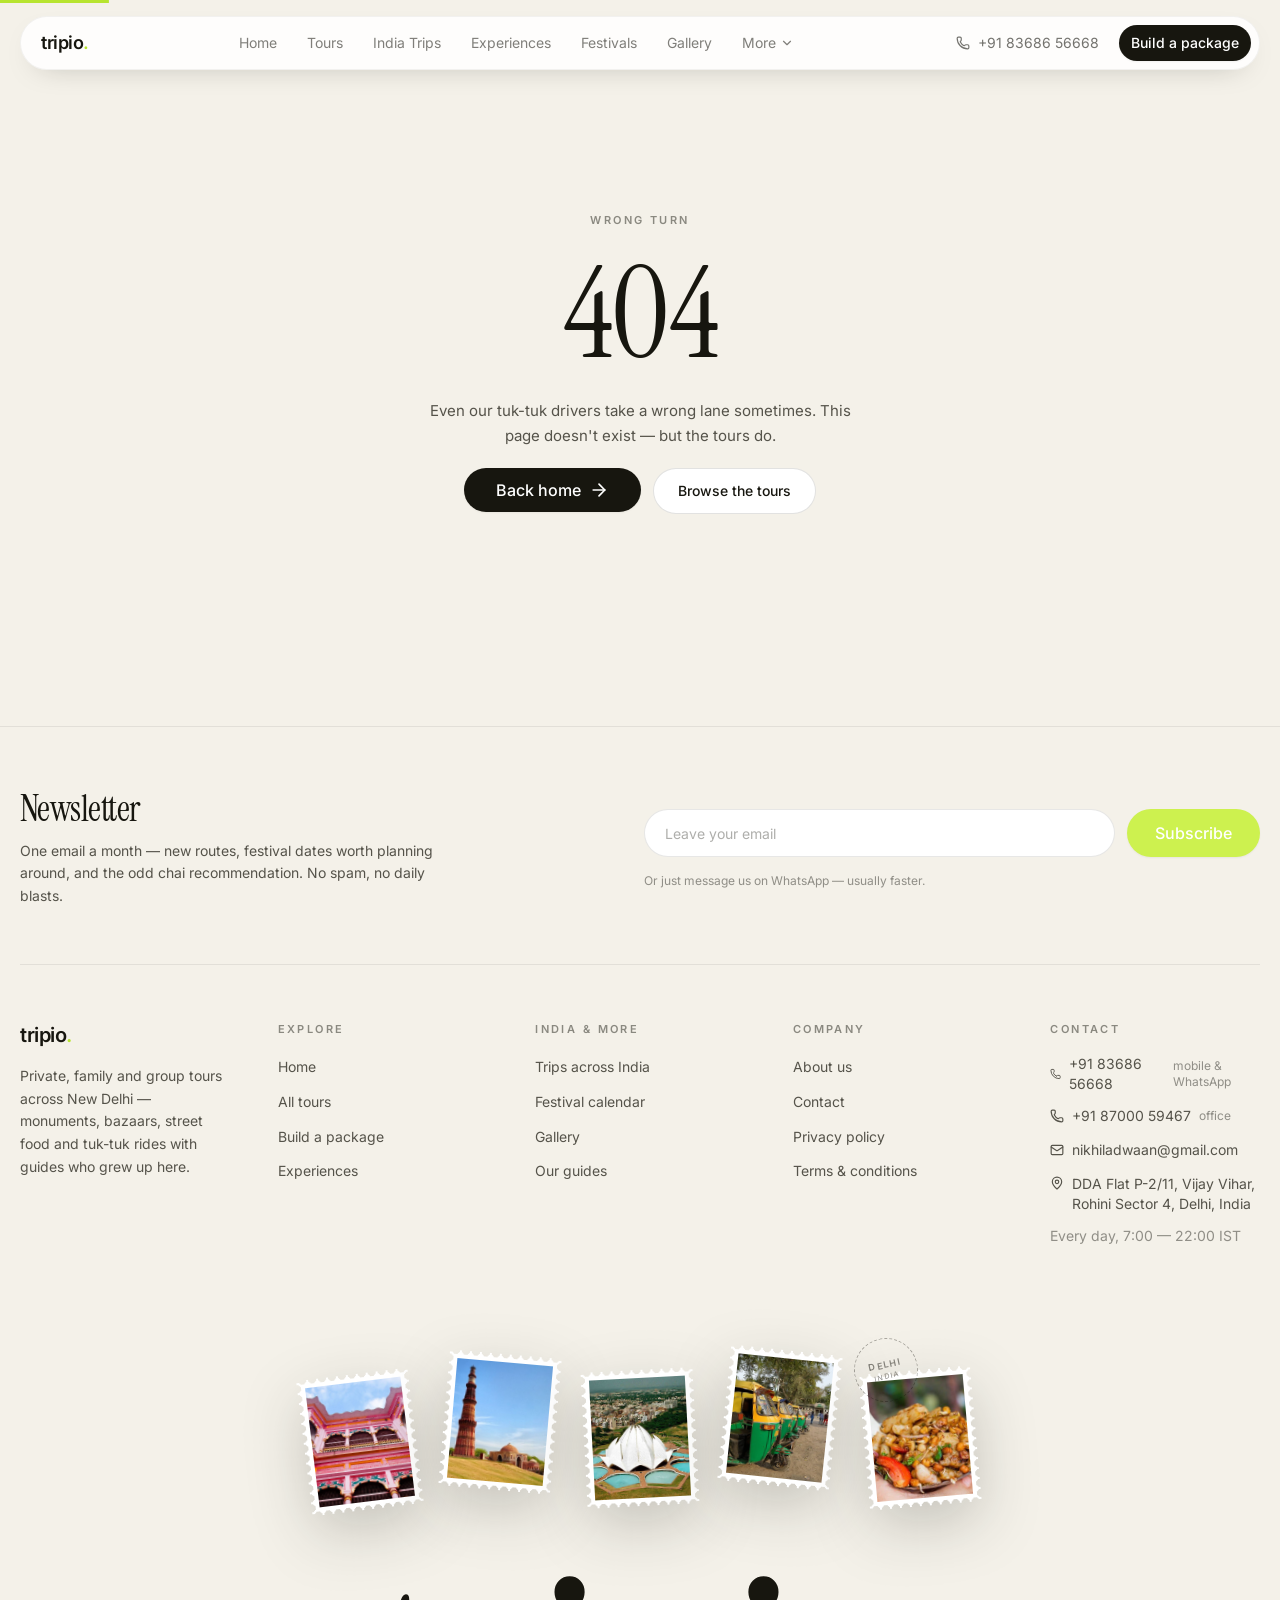
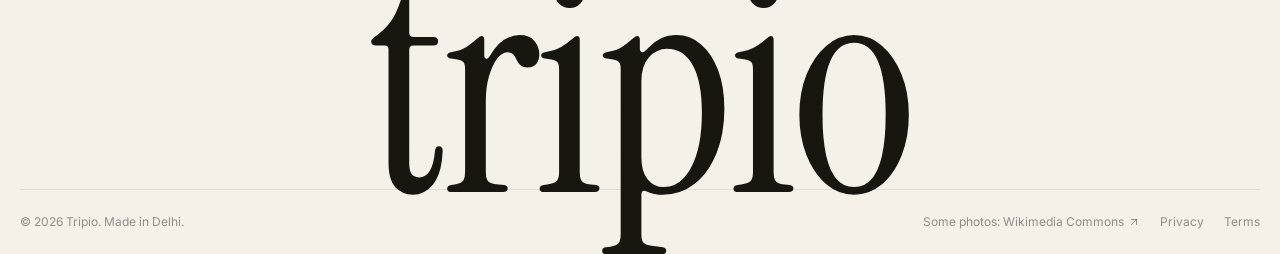
==== about/index.html @ 0447c82b "Deploy 2026-11-09 18:26" ====
<!doctype html>
<html lang="en">
  <head>
    <meta charset="UTF-8" />
    <link rel="icon" href="/favicon.ico" />
    <meta
      name="viewport"
      content="width=device-width, initial-scale=1.0, maximum-scale=1.0, user-scalable=no, viewport-fit=cover"
    />
    <meta name="theme-color" content="#f4f1e9" />
    <meta
      name="description"
      content="Tripio — Delhi tours, walking tours, street food crawls and tuk-tuk rides with local guides. Build your own package and book a guide for New Delhi."
    />
    <title>Tripio — Delhi Tours, Guides & Tuk-Tuk Rides</title>
    <script type="module" crossorigin src="/assets/index-ZAX_zfXi.js"></script>
    <link rel="stylesheet" crossorigin href="/assets/index-BX2Y0q62.css">
  </head>
  <body>
    <div id="root"></div>
  </body>
</html>
---- assets/index-BX2Y0q62.css ----
@font-face{font-family:Instrument Serif;font-style:normal;font-display:swap;font-weight:400;src:url(/assets/instrument-serif-latin-ext-400-normal-C2je3j2s.woff2)format("woff2"),url(/assets/instrument-serif-latin-ext-400-normal-CFCUzsTy.woff)format("woff");unicode-range:U+100-2BA,U+2BD-2C5,U+2C7-2CC,U+2CE-2D7,U+2DD-2FF,U+304,U+308,U+329,U+1D00-1DBF,U+1E00-1E9F,U+1EF2-1EFF,U+2020,U+20A0-20AB,U+20AD-20C0,U+2113,U+2C60-2C7F,U+A720-A7FF}@font-face{font-family:Instrument Serif;font-style:normal;font-display:swap;font-weight:400;src:url(/assets/instrument-serif-latin-400-normal-DnYpCC2O.woff2)format("woff2"),url(/assets/instrument-serif-latin-400-normal-BVbkICAY.woff)format("woff");unicode-range:U+??,U+131,U+152-153,U+2BB-2BC,U+2C6,U+2DA,U+2DC,U+304,U+308,U+329,U+2000-206F,U+20AC,U+2122,U+2191,U+2193,U+2212,U+2215,U+FEFF,U+FFFD}@font-face{font-family:Instrument Serif;font-style:italic;font-display:swap;font-weight:400;src:url(/assets/instrument-serif-latin-ext-400-italic-C9HzH3YL.woff2)format("woff2"),url(/assets/instrument-serif-latin-ext-400-italic-D7-lnxEk.woff)format("woff");unicode-range:U+100-2BA,U+2BD-2C5,U+2C7-2CC,U+2CE-2D7,U+2DD-2FF,U+304,U+308,U+329,U+1D00-1DBF,U+1E00-1E9F,U+1EF2-1EFF,U+2020,U+20A0-20AB,U+20AD-20C0,U+2113,U+2C60-2C7F,U+A720-A7FF}@font-face{font-family:Instrument Serif;font-style:italic;font-display:swap;font-weight:400;src:url(/assets/instrument-serif-latin-400-italic-DKMiL14s.woff2)format("woff2"),url(/assets/instrument-serif-latin-400-italic-u__WvvIK.woff)format("woff");unicode-range:U+??,U+131,U+152-153,U+2BB-2BC,U+2C6,U+2DA,U+2DC,U+304,U+308,U+329,U+2000-206F,U+20AC,U+2122,U+2191,U+2193,U+2212,U+2215,U+FEFF,U+FFFD}@font-face{font-family:Inter Variable;font-style:normal;font-display:swap;font-weight:100 900;src:url(/assets/inter-cyrillic-ext-wght-normal-BOeWTOD4.woff2)format("woff2-variations");unicode-range:U+460-52F,U+1C80-1C8A,U+20B4,U+2DE0-2DFF,U+A640-A69F,U+FE2E-FE2F}@font-face{font-family:Inter Variable;font-style:normal;font-display:swap;font-weight:100 900;src:url(/assets/inter-cyrillic-wght-normal-DqGufNeO.woff2)format("woff2-variations");unicode-range:U+301,U+400-45F,U+490-491,U+4B0-4B1,U+2116}@font-face{font-family:Inter Variable;font-style:normal;font-display:swap;font-weight:100 900;src:url(/assets/inter-greek-ext-wght-normal-DlzME5K_.woff2)format("woff2-variations");unicode-range:U+1F??}@font-face{font-family:Inter Variable;font-style:normal;font-display:swap;font-weight:100 900;src:url(/assets/inter-greek-wght-normal-CkhJZR-_.woff2)format("woff2-variations");unicode-range:U+370-377,U+37A-37F,U+384-38A,U+38C,U+38E-3A1,U+3A3-3FF}@font-face{font-family:Inter Variable;font-style:normal;font-display:swap;font-weight:100 900;src:url(/assets/inter-vietnamese-wght-normal-CBcvBZtf.woff2)format("woff2-variations");unicode-range:U+102-103,U+110-111,U+128-129,U+168-169,U+1A0-1A1,U+1AF-1B0,U+300-301,U+303-304,U+308-309,U+323,U+329,U+1EA0-1EF9,U+20AB}@font-face{font-family:Inter Variable;font-style:normal;font-display:swap;font-weight:100 900;src:url(/assets/inter-latin-ext-wght-normal-DO1Apj_S.woff2)format("woff2-variations");unicode-range:U+100-2BA,U+2BD-2C5,U+2C7-2CC,U+2CE-2D7,U+2DD-2FF,U+304,U+308,U+329,U+1D00-1DBF,U+1E00-1E9F,U+1EF2-1EFF,U+2020,U+20A0-20AB,U+20AD-20C0,U+2113,U+2C60-2C7F,U+A720-A7FF}@font-face{font-family:Inter Variable;font-style:normal;font-display:swap;font-weight:100 900;src:url(/assets/inter-latin-wght-normal-Dx4kXJAl.woff2)format("woff2-variations");unicode-range:U+??,U+131,U+152-153,U+2BB-2BC,U+2C6,U+2DA,U+2DC,U+304,U+308,U+329,U+2000-206F,U+20AC,U+2122,U+2191,U+2193,U+2212,U+2215,U+FEFF,U+FFFD}@layer properties{@supports (((-webkit-hyphens:none)) and (not (margin-trim:inline))) or ((-moz-orient:inline) and (not (color:rgb(from red r g b)))){*,:before,:after,::backdrop{--tw-translate-x:0;--tw-translate-y:0;--tw-translate-z:0;--tw-scale-x:1;--tw-scale-y:1;--tw-scale-z:1;--tw-rotate-x:initial;--tw-rotate-y:initial;--tw-rotate-z:initial;--tw-skew-x:initial;--tw-skew-y:initial;--tw-scroll-snap-strictness:proximity;--tw-divide-y-reverse:0;--tw-border-style:solid;--tw-gradient-position:initial;--tw-gradient-from:#0000;--tw-gradient-via:#0000;--tw-gradient-to:#0000;--tw-gradient-stops:initial;--tw-gradient-via-stops:initial;--tw-gradient-from-position:0%;--tw-gradient-via-position:50%;--tw-gradient-to-position:100%;--tw-leading:initial;--tw-font-weight:initial;--tw-tracking:initial;--tw-ordinal:initial;--tw-slashed-zero:initial;--tw-numeric-figure:initial;--tw-numeric-spacing:initial;--tw-numeric-fraction:initial;--tw-shadow:0 0 #0000;--tw-shadow-color:initial;--tw-shadow-alpha:100%;--tw-inset-shadow:0 0 #0000;--tw-inset-shadow-color:initial;--tw-inset-shadow-alpha:100%;--tw-ring-color:initial;--tw-ring-shadow:0 0 #0000;--tw-inset-ring-color:initial;--tw-inset-ring-shadow:0 0 #0000;--tw-ring-inset:initial;--tw-ring-offset-width:0px;--tw-ring-offset-color:#fff;--tw-ring-offset-shadow:0 0 #0000;--tw-outline-style:solid;--tw-blur:initial;--tw-brightness:initial;--tw-contrast:initial;--tw-grayscale:initial;--tw-hue-rotate:initial;--tw-invert:initial;--tw-opacity:initial;--tw-saturate:initial;--tw-sepia:initial;--tw-drop-shadow:initial;--tw-drop-shadow-color:initial;--tw-drop-shadow-alpha:100%;--tw-drop-shadow-size:initial;--tw-backdrop-blur:initial;--tw-backdrop-brightness:initial;--tw-backdrop-contrast:initial;--tw-backdrop-grayscale:initial;--tw-backdrop-hue-rotate:initial;--tw-backdrop-invert:initial;--tw-backdrop-opacity:initial;--tw-backdrop-saturate:initial;--tw-backdrop-sepia:initial;--tw-duration:initial;--tw-ease:initial;--tw-text-shadow-color:initial;--tw-text-shadow-alpha:100%}}}@layer theme{:root,:host{--font-sans:"Inter Variable", Inter, ui-sans-serif, system-ui, sans-serif;--font-mono:ui-monospace, SFMono-Regular, Menlo, Monaco, Consolas, "Liberation Mono", "Courier New", monospace;--color-red-500:oklch(63.7% .237 25.331);--color-black:#000;--color-white:#fff;--spacing:.25rem;--container-xs:20rem;--container-sm:24rem;--container-md:28rem;--container-xl:36rem;--container-2xl:42rem;--container-3xl:48rem;--container-4xl:56rem;--container-5xl:64rem;--container-6xl:72rem;--container-7xl:80rem;--text-xs:.75rem;--text-xs--line-height:calc(1 / .75);--text-sm:.875rem;--text-sm--line-height:calc(1.25 / .875);--text-base:1rem;--text-base--line-height:calc(1.5 / 1);--text-lg:1.125rem;--text-lg--line-height:calc(1.75 / 1.125);--text-xl:1.25rem;--text-xl--line-height:calc(1.75 / 1.25);--text-2xl:1.5rem;--text-2xl--line-height:calc(2 / 1.5);--text-3xl:1.875rem;--text-3xl--line-height:calc(2.25 / 1.875);--text-4xl:2.25rem;--text-4xl--line-height:calc(2.5 / 2.25);--text-5xl:3rem;--text-5xl--line-height:1;--text-6xl:3.75rem;--text-6xl--line-height:1;--font-weight-medium:500;--font-weight-semibold:600;--font-weight-bold:700;--tracking-tight:-.025em;--tracking-wide:.025em;--tracking-wider:.05em;--tracking-widest:.1em;--leading-tight:1.25;--leading-snug:1.375;--leading-relaxed:1.625;--radius-sm:.25rem;--radius-md:.375rem;--radius-lg:.5rem;--radius-xl:.75rem;--radius-2xl:1rem;--radius-3xl:1.5rem;--drop-shadow-sm:0 1px 2px #00000026;--ease-out:cubic-bezier(0, 0, .2, 1);--animate-spin:spin 1s linear infinite;--blur-sm:8px;--blur-md:12px;--default-transition-duration:.15s;--default-transition-timing-function:cubic-bezier(.4, 0, .2, 1);--default-font-family:var(--font-sans);--default-mono-font-family:var(--font-mono);--font-display:"Instrument Serif", "Iowan Old Style", Georgia, serif;--color-cream:#f4f1e9;--color-sage:#e7ebd5;--color-sage-deep:#dbe3c2;--color-ink:#17160f;--color-ink-soft:#55534a;--color-background:#fff;--color-foreground:#17160f;--color-primary:#17160f;--color-primary-foreground:#fdfcf8;--color-secondary:#efece1;--color-secondary-foreground:#17160f;--color-destructive:#e5484d;--color-ring:#17160f;--color-smooth-900:#2b2a22;--color-brand:#cdf14f;--color-brand-secondary:#b7e42f;--color-amber:#f2b53c;--color-amber-fg:#241c05;--color-amber-hover:#e5a726;--color-blue:#4c7df0;--color-blue-fg:#fff;--color-blue-hover:#3d6ee2;--color-green:#3ea36a;--color-green-fg:#fff;--color-green-hover:#359059;--shadow-card:0 24px 60px -32px #17160f47}}@layer base{*,:after,:before,::backdrop{box-sizing:border-box;border:0 solid;margin:0;padding:0}::file-selector-button{box-sizing:border-box;border:0 solid;margin:0;padding:0}html,:host{-webkit-text-size-adjust:100%;tab-size:4;line-height:1.5;font-family:var(--default-font-family,-apple-system, BlinkMacSystemFont, "Segoe UI", Roboto, "Helvetica Neue", "Noto Sans", Arial, sans-serif, "Apple Color Emoji", "Segoe UI Emoji", "Segoe UI Symbol", "Noto Color Emoji");font-feature-settings:var(--default-font-feature-settings,normal);font-variation-settings:var(--default-font-variation-settings,normal);-webkit-tap-highlight-color:transparent}hr{height:0;color:inherit;border-top-width:1px}abbr:where([title]){-webkit-text-decoration:underline dotted;text-decoration:underline dotted}h1,h2,h3,h4,h5,h6{font-size:inherit;font-weight:inherit}a{color:inherit;-webkit-text-decoration:inherit;-webkit-text-decoration:inherit;-webkit-text-decoration:inherit;-webkit-text-decoration:inherit;text-decoration:inherit}b,strong{font-weight:bolder}code,kbd,samp,pre{font-family:var(--default-mono-font-family,ui-monospace, SFMono-Regular, Menlo, Monaco, Consolas, "Liberation Mono", "Courier New", monospace);font-feature-settings:var(--default-mono-font-feature-settings,normal);font-variation-settings:var(--default-mono-font-variation-settings,normal);font-size:1em}small{font-size:80%}sub,sup{vertical-align:baseline;font-size:75%;line-height:0;position:relative}sub{bottom:-.25em}sup{top:-.5em}table{text-indent:0;border-color:inherit;border-collapse:collapse}:-moz-focusring:where(:not(iframe)){outline:auto}progress{vertical-align:baseline}summary{display:list-item}ol,ul,menu{list-style:none}img,svg,video,canvas,audio,iframe,embed,object{vertical-align:middle;display:block}img,video{max-width:100%;height:auto}button,input,select,optgroup,textarea{font:inherit;font-feature-settings:inherit;font-variation-settings:inherit;letter-spacing:inherit;color:inherit;opacity:1;background-color:#0000;border-radius:0}::file-selector-button{font:inherit;font-feature-settings:inherit;font-variation-settings:inherit;letter-spacing:inherit;color:inherit;opacity:1;background-color:#0000;border-radius:0}:where(select:is([multiple],[size])) optgroup{font-weight:bolder}:where(select:is([multiple],[size])) optgroup option{padding-inline-start:20px}::file-selector-button{margin-inline-end:4px}::placeholder{opacity:1}@supports (not ((-webkit-appearance:-apple-pay-button))) or (contain-intrinsic-size:1px){::placeholder{color:currentColor}@supports (color:color-mix(in lab, red, red)){::placeholder{color:color-mix(in oklab, currentcolor 50%, transparent)}}}textarea{resize:vertical}::-webkit-search-decoration{-webkit-appearance:none}::-webkit-date-and-time-value{min-height:1lh;text-align:inherit}::-webkit-datetime-edit{display:inline-flex}::-webkit-datetime-edit-fields-wrapper{padding:0}::-webkit-datetime-edit{padding-block:0}::-webkit-datetime-edit-year-field{padding-block:0}::-webkit-datetime-edit-month-field{padding-block:0}::-webkit-datetime-edit-day-field{padding-block:0}::-webkit-datetime-edit-hour-field{padding-block:0}::-webkit-datetime-edit-minute-field{padding-block:0}::-webkit-datetime-edit-second-field{padding-block:0}::-webkit-datetime-edit-millisecond-field{padding-block:0}::-webkit-datetime-edit-meridiem-field{padding-block:0}::-webkit-calendar-picker-indicator{line-height:1}:-moz-ui-invalid{box-shadow:none}button,input:where([type=button],[type=reset],[type=submit]){appearance:button}::file-selector-button{appearance:button}::-webkit-inner-spin-button{height:auto}::-webkit-outer-spin-button{height:auto}[hidden]:where(:not([hidden=until-found])){display:none!important}}@layer components;@layer utilities{.pointer-events-auto{pointer-events:auto}.pointer-events-none{pointer-events:none}.invisible{visibility:hidden}.visible{visibility:visible}.sr-only{clip-path:inset(50%);white-space:nowrap;border-width:0;width:1px;height:1px;margin:-1px;padding:0;position:absolute;overflow:hidden}.absolute{position:absolute}.fixed{position:fixed}.relative{position:relative}.static{position:static}.inset-0{inset:0}.inset-x-0{inset-inline:0}.inset-x-6{inset-inline:calc(var(--spacing) * 6)}.inset-y-0{inset-block:0}.-top-3{top:calc(var(--spacing) * -3)}.-top-4{top:calc(var(--spacing) * -4)}.-top-12{top:calc(var(--spacing) * -12)}.top-0{top:0}.top-1{top:var(--spacing)}.top-1\/2{top:50%}.top-3{top:calc(var(--spacing) * 3)}.top-3\.5{top:calc(var(--spacing) * 3.5)}.top-4{top:calc(var(--spacing) * 4)}.top-5{top:calc(var(--spacing) * 5)}.top-7{top:calc(var(--spacing) * 7)}.top-8{top:calc(var(--spacing) * 8)}.top-full{top:100%}.-right-2{right:calc(var(--spacing) * -2)}.-right-3{right:calc(var(--spacing) * -3)}.-right-6{right:calc(var(--spacing) * -6)}.right-0{right:0}.right-3{right:calc(var(--spacing) * 3)}.right-3\.5{right:calc(var(--spacing) * 3.5)}.right-4{right:calc(var(--spacing) * 4)}.right-5{right:calc(var(--spacing) * 5)}.right-6{right:calc(var(--spacing) * 6)}.right-10{right:calc(var(--spacing) * 10)}.right-\[6\%\]{right:6%}.-bottom-10{bottom:calc(var(--spacing) * -10)}.-bottom-\[0\.18em\]{bottom:-.18em}.bottom-0{bottom:0}.bottom-3{bottom:calc(var(--spacing) * 3)}.bottom-3\.5{bottom:calc(var(--spacing) * 3.5)}.bottom-4{bottom:calc(var(--spacing) * 4)}.bottom-5{bottom:calc(var(--spacing) * 5)}.bottom-6{bottom:calc(var(--spacing) * 6)}.bottom-10{bottom:calc(var(--spacing) * 10)}.bottom-16{bottom:calc(var(--spacing) * 16)}.bottom-24{bottom:calc(var(--spacing) * 24)}.-left-2{left:calc(var(--spacing) * -2)}.-left-\[26px\]{left:-26px}.left-0{left:0}.left-1\/2{left:50%}.left-3{left:calc(var(--spacing) * 3)}.left-3\.5{left:calc(var(--spacing) * 3.5)}.left-4{left:calc(var(--spacing) * 4)}.left-5{left:calc(var(--spacing) * 5)}.left-6{left:calc(var(--spacing) * 6)}.-z-10{z-index:calc(10 * -1)}.z-10{z-index:10}.z-20{z-index:20}.z-30{z-index:30}.z-40{z-index:40}.z-50{z-index:50}.z-\[60\]{z-index:60}.z-\[70\]{z-index:70}.col-span-3{grid-column:span 3/span 3}.container{width:100%}@media (width>=30rem){.container{max-width:30rem}}@media (width>=40rem){.container{max-width:40rem}}@media (width>=48rem){.container{max-width:48rem}}@media (width>=64rem){.container{max-width:64rem}}@media (width>=80rem){.container{max-width:80rem}}@media (width>=96rem){.container{max-width:96rem}}.-mx-3{margin-inline:calc(var(--spacing) * -3)}.-mx-5{margin-inline:calc(var(--spacing) * -5)}.mx-auto{margin-inline:auto}.-mt-4{margin-top:calc(var(--spacing) * -4)}.mt-0\.5{margin-top:calc(var(--spacing) * .5)}.mt-1{margin-top:var(--spacing)}.mt-1\.5{margin-top:calc(var(--spacing) * 1.5)}.mt-2{margin-top:calc(var(--spacing) * 2)}.mt-2\.5{margin-top:calc(var(--spacing) * 2.5)}.mt-3{margin-top:calc(var(--spacing) * 3)}.mt-4{margin-top:calc(var(--spacing) * 4)}.mt-5{margin-top:calc(var(--spacing) * 5)}.mt-6{margin-top:calc(var(--spacing) * 6)}.mt-7{margin-top:calc(var(--spacing) * 7)}.mt-8{margin-top:calc(var(--spacing) * 8)}.mt-10{margin-top:calc(var(--spacing) * 10)}.mt-12{margin-top:calc(var(--spacing) * 12)}.mt-14{margin-top:calc(var(--spacing) * 14)}.mt-20{margin-top:calc(var(--spacing) * 20)}.mt-24{margin-top:calc(var(--spacing) * 24)}.mt-auto{margin-top:auto}.mr-2{margin-right:calc(var(--spacing) * 2)}.-mb-\[0\.18em\]{margin-bottom:-.18em}.mb-5{margin-bottom:calc(var(--spacing) * 5)}.mb-10{margin-bottom:calc(var(--spacing) * 10)}.mb-12{margin-bottom:calc(var(--spacing) * 12)}.ml-1\.5{margin-left:calc(var(--spacing) * 1.5)}.ml-2{margin-left:calc(var(--spacing) * 2)}.block{display:block}.flex{display:flex}.grid{display:grid}.hidden{display:none}.inline{display:inline}.inline-block{display:inline-block}.inline-flex{display:inline-flex}.table{display:table}.aspect-\[3\/4\]{aspect-ratio:3/4}.aspect-\[4\/3\]{aspect-ratio:4/3}.aspect-\[4\/5\]{aspect-ratio:4/5}.aspect-\[16\/9\]{aspect-ratio:16/9}.aspect-\[16\/10\]{aspect-ratio:16/10}.aspect-square{aspect-ratio:1}.size-2\.5{width:calc(var(--spacing) * 2.5);height:calc(var(--spacing) * 2.5)}.size-3{width:calc(var(--spacing) * 3);height:calc(var(--spacing) * 3)}.size-3\.5{width:calc(var(--spacing) * 3.5);height:calc(var(--spacing) * 3.5)}.size-4{width:calc(var(--spacing) * 4);height:calc(var(--spacing) * 4)}.size-5{width:calc(var(--spacing) * 5);height:calc(var(--spacing) * 5)}.size-6{width:calc(var(--spacing) * 6);height:calc(var(--spacing) * 6)}.size-8{width:calc(var(--spacing) * 8);height:calc(var(--spacing) * 8)}.size-9{width:calc(var(--spacing) * 9);height:calc(var(--spacing) * 9)}.size-10{width:calc(var(--spacing) * 10);height:calc(var(--spacing) * 10)}.size-11{width:calc(var(--spacing) * 11);height:calc(var(--spacing) * 11)}.size-12{width:calc(var(--spacing) * 12);height:calc(var(--spacing) * 12)}.size-14{width:calc(var(--spacing) * 14);height:calc(var(--spacing) * 14)}.size-16{width:calc(var(--spacing) * 16);height:calc(var(--spacing) * 16)}.size-\[1em\]{width:1em;height:1em}.h-2\.5{height:calc(var(--spacing) * 2.5)}.h-7{height:calc(var(--spacing) * 7)}.h-8{height:calc(var(--spacing) * 8)}.h-9{height:calc(var(--spacing) * 9)}.h-10{height:calc(var(--spacing) * 10)}.h-11{height:calc(var(--spacing) * 11)}.h-12{height:calc(var(--spacing) * 12)}.h-20{height:calc(var(--spacing) * 20)}.h-24{height:calc(var(--spacing) * 24)}.h-\[0\.32em\]{height:.32em}.h-\[3px\]{height:3px}.h-\[62vh\]{height:62vh}.h-\[78vh\]{height:78vh}.h-\[94\%\]{height:94%}.h-\[220px\]{height:220px}.h-\[320px\]{height:320px}.h-\[340px\]{height:340px}.h-\[360px\]{height:360px}.h-\[420px\]{height:420px}.h-\[520px\]{height:520px}.h-full{height:100%}.max-h-\[76vh\]{max-height:76vh}.max-h-full{max-height:100%}.min-h-0{min-height:0}.min-h-\[70vh\]{min-height:70vh}.min-h-\[110px\]{min-height:110px}.min-h-\[220px\]{min-height:220px}.min-h-\[240px\]{min-height:240px}.min-h-\[250px\]{min-height:250px}.min-h-\[320px\]{min-height:320px}.min-h-\[420px\]{min-height:420px}.min-h-\[440px\]{min-height:440px}.min-h-\[520px\]{min-height:520px}.min-h-screen{min-height:100vh}.w-2\.5{width:calc(var(--spacing) * 2.5)}.w-6{width:calc(var(--spacing) * 6)}.w-9{width:calc(var(--spacing) * 9)}.w-10{width:calc(var(--spacing) * 10)}.w-14{width:calc(var(--spacing) * 14)}.w-28{width:calc(var(--spacing) * 28)}.w-32{width:calc(var(--spacing) * 32)}.w-40{width:calc(var(--spacing) * 40)}.w-52{width:calc(var(--spacing) * 52)}.w-56{width:calc(var(--spacing) * 56)}.w-64{width:calc(var(--spacing) * 64)}.w-72{width:calc(var(--spacing) * 72)}.w-\[94\%\]{width:94%}.w-\[97\%\]{width:97%}.w-\[152px\]{width:152px}.w-\[168px\]{width:168px}.w-\[280px\]{width:280px}.w-\[620px\]{width:620px}.w-full{width:100%}.max-w-2xl{max-width:var(--container-2xl)}.max-w-3xl{max-width:var(--container-3xl)}.max-w-4xl{max-width:var(--container-4xl)}.max-w-5xl{max-width:var(--container-5xl)}.max-w-6xl{max-width:var(--container-6xl)}.max-w-7xl{max-width:var(--container-7xl)}.max-w-\[16rem\]{max-width:16rem}.max-w-\[90vw\]{max-width:90vw}.max-w-\[520px\]{max-width:520px}.max-w-md{max-width:var(--container-md)}.max-w-none{max-width:none}.max-w-sm{max-width:var(--container-sm)}.max-w-xl{max-width:var(--container-xl)}.max-w-xs{max-width:var(--container-xs)}.min-w-0{min-width:0}.flex-1{flex:1}.flex-shrink{flex-shrink:1}.shrink-0{flex-shrink:0}.origin-left{transform-origin:0}.-translate-x-1{--tw-translate-x:calc(var(--spacing) * -1);translate:var(--tw-translate-x) var(--tw-translate-y)}.-translate-x-1\/2{--tw-translate-x:calc(calc(1 / 2 * 100%) * -1);translate:var(--tw-translate-x) var(--tw-translate-y)}.-translate-x-8{--tw-translate-x:calc(var(--spacing) * -8);translate:var(--tw-translate-x) var(--tw-translate-y)}.translate-x-1{--tw-translate-x:var(--spacing);translate:var(--tw-translate-x) var(--tw-translate-y)}.translate-x-8{--tw-translate-x:calc(var(--spacing) * 8);translate:var(--tw-translate-x) var(--tw-translate-y)}.-translate-y-1\/2{--tw-translate-y:calc(calc(1 / 2 * 100%) * -1);translate:var(--tw-translate-x) var(--tw-translate-y)}.-translate-y-3{--tw-translate-y:calc(var(--spacing) * -3);translate:var(--tw-translate-x) var(--tw-translate-y)}.-translate-y-4{--tw-translate-y:calc(var(--spacing) * -4);translate:var(--tw-translate-x) var(--tw-translate-y)}.translate-y-1{--tw-translate-y:var(--spacing);translate:var(--tw-translate-x) var(--tw-translate-y)}.translate-y-2{--tw-translate-y:calc(var(--spacing) * 2);translate:var(--tw-translate-x) var(--tw-translate-y)}.translate-y-6{--tw-translate-y:calc(var(--spacing) * 6);translate:var(--tw-translate-x) var(--tw-translate-y)}.scale-90{--tw-scale-x:90%;--tw-scale-y:90%;--tw-scale-z:90%;scale:var(--tw-scale-x) var(--tw-scale-y)}.scale-95{--tw-scale-x:95%;--tw-scale-y:95%;--tw-scale-z:95%;scale:var(--tw-scale-x) var(--tw-scale-y)}.scale-110{--tw-scale-x:110%;--tw-scale-y:110%;--tw-scale-z:110%;scale:var(--tw-scale-x) var(--tw-scale-y)}.scale-\[1\.02\]{scale:1.02}.-rotate-12{rotate:-12deg}.-rotate-\[3deg\]{rotate:-3deg}.transform{transform:var(--tw-rotate-x,) var(--tw-rotate-y,) var(--tw-rotate-z,) var(--tw-skew-x,) var(--tw-skew-y,)}.animate-spin{animation:var(--animate-spin)}.cursor-grab{cursor:grab}.cursor-pointer{cursor:pointer}.resize{resize:both}.resize-y{resize:vertical}.snap-x{scroll-snap-type:x var(--tw-scroll-snap-strictness)}.snap-mandatory{--tw-scroll-snap-strictness:mandatory}.snap-center{scroll-snap-align:center}.columns-1{columns:1}.break-inside-avoid{break-inside:avoid}.grid-cols-2{grid-template-columns:repeat(2,minmax(0,1fr))}.grid-cols-6{grid-template-columns:repeat(6,minmax(0,1fr))}.grid-cols-\[minmax\(0\,1fr\)\]{grid-template-columns:minmax(0,1fr)}.flex-col{flex-direction:column}.flex-row{flex-direction:row}.flex-wrap{flex-wrap:wrap}.place-items-center{place-items:center}.items-baseline{align-items:baseline}.items-center{align-items:center}.items-end{align-items:flex-end}.items-start{align-items:flex-start}.justify-between{justify-content:space-between}.justify-center{justify-content:center}.justify-end{justify-content:flex-end}.justify-start{justify-content:flex-start}.gap-0{gap:0}.gap-0\.5{gap:calc(var(--spacing) * .5)}.gap-1{gap:var(--spacing)}.gap-1\.5{gap:calc(var(--spacing) * 1.5)}.gap-2{gap:calc(var(--spacing) * 2)}.gap-2\.5{gap:calc(var(--spacing) * 2.5)}.gap-3{gap:calc(var(--spacing) * 3)}.gap-3\.5{gap:calc(var(--spacing) * 3.5)}.gap-4{gap:calc(var(--spacing) * 4)}.gap-5{gap:calc(var(--spacing) * 5)}.gap-6{gap:calc(var(--spacing) * 6)}.gap-8{gap:calc(var(--spacing) * 8)}.gap-10{gap:calc(var(--spacing) * 10)}.gap-12{gap:calc(var(--spacing) * 12)}.gap-14{gap:calc(var(--spacing) * 14)}.gap-x-5{column-gap:calc(var(--spacing) * 5)}.gap-y-3{row-gap:calc(var(--spacing) * 3)}:where(.divide-y>:not(:last-child)){--tw-divide-y-reverse:0;border-bottom-style:var(--tw-border-style);border-top-style:var(--tw-border-style);border-top-width:calc(1px * var(--tw-divide-y-reverse));border-bottom-width:calc(1px * calc(1 - var(--tw-divide-y-reverse)))}:where(.divide-ink\/8>:not(:last-child)){border-color:#17160f14}@supports (color:color-mix(in lab, red, red)){:where(.divide-ink\/8>:not(:last-child)){border-color:color-mix(in oklab, var(--color-ink) 8%, transparent)}}.self-center{align-self:center}.truncate{text-overflow:ellipsis;white-space:nowrap;overflow:hidden}.overflow-hidden{overflow:hidden}.overflow-visible{overflow:visible}.overflow-x-auto{overflow-x:auto}.overflow-y-auto{overflow-y:auto}.rounded-2xl{border-radius:var(--radius-2xl)}.rounded-3xl{border-radius:var(--radius-3xl)}.rounded-\[28px\]{border-radius:28px}.rounded-\[32px\]{border-radius:32px}.rounded-\[36px\]{border-radius:36px}.rounded-full{border-radius:2147483647px}.rounded-full\!{border-radius:2147483647px!important}.rounded-lg{border-radius:var(--radius-lg)}.rounded-md{border-radius:var(--radius-md)}.rounded-none\!{border-radius:0!important}.rounded-sm{border-radius:var(--radius-sm)}.rounded-xl{border-radius:var(--radius-xl)}.rounded-t-md{border-top-left-radius:var(--radius-md);border-top-right-radius:var(--radius-md)}.border{border-style:var(--tw-border-style);border-width:1px}.border-4{border-style:var(--tw-border-style);border-width:4px}.border-\[0\.5px\]{border-style:var(--tw-border-style);border-width:.5px}.border-\[1\.5px\]{border-style:var(--tw-border-style);border-width:1.5px}.border-\[5px\]{border-style:var(--tw-border-style);border-width:5px}.border-y{border-block-style:var(--tw-border-style);border-block-width:1px}.border-t{border-top-style:var(--tw-border-style);border-top-width:1px}.border-b{border-bottom-style:var(--tw-border-style);border-bottom-width:1px}.border-l{border-left-style:var(--tw-border-style);border-left-width:1px}.border-dashed{--tw-border-style:dashed;border-style:dashed}.border-amber\/40{border-color:#f2b53c66}@supports (color:color-mix(in lab, red, red)){.border-amber\/40{border-color:color-mix(in oklab, var(--color-amber) 40%, transparent)}}.border-amber\/50{border-color:#f2b53c80}@supports (color:color-mix(in lab, red, red)){.border-amber\/50{border-color:color-mix(in oklab, var(--color-amber) 50%, transparent)}}.border-brand-secondary{border-color:var(--color-brand-secondary)}.border-brand-secondary\/40{border-color:#b7e42f66}@supports (color:color-mix(in lab, red, red)){.border-brand-secondary\/40{border-color:color-mix(in oklab, var(--color-brand-secondary) 40%, transparent)}}.border-brand-secondary\/50{border-color:#b7e42f80}@supports (color:color-mix(in lab, red, red)){.border-brand-secondary\/50{border-color:color-mix(in oklab, var(--color-brand-secondary) 50%, transparent)}}.border-cream{border-color:var(--color-cream)}.border-destructive\/30{border-color:#e5484d4d}@supports (color:color-mix(in lab, red, red)){.border-destructive\/30{border-color:color-mix(in oklab, var(--color-destructive) 30%, transparent)}}.border-foreground\/10{border-color:#17160f1a}@supports (color:color-mix(in lab, red, red)){.border-foreground\/10{border-color:color-mix(in oklab, var(--color-foreground) 10%, transparent)}}.border-ink{border-color:var(--color-ink)}.border-ink\/5{border-color:#17160f0d}@supports (color:color-mix(in lab, red, red)){.border-ink\/5{border-color:color-mix(in oklab, var(--color-ink) 5%, transparent)}}.border-ink\/6{border-color:#17160f0f}@supports (color:color-mix(in lab, red, red)){.border-ink\/6{border-color:color-mix(in oklab, var(--color-ink) 6%, transparent)}}.border-ink\/8{border-color:#17160f14}@supports (color:color-mix(in lab, red, red)){.border-ink\/8{border-color:color-mix(in oklab, var(--color-ink) 8%, transparent)}}.border-ink\/10{border-color:#17160f1a}@supports (color:color-mix(in lab, red, red)){.border-ink\/10{border-color:color-mix(in oklab, var(--color-ink) 10%, transparent)}}.border-ink\/12{border-color:#17160f1f}@supports (color:color-mix(in lab, red, red)){.border-ink\/12{border-color:color-mix(in oklab, var(--color-ink) 12%, transparent)}}.border-ink\/15{border-color:#17160f26}@supports (color:color-mix(in lab, red, red)){.border-ink\/15{border-color:color-mix(in oklab, var(--color-ink) 15%, transparent)}}.border-ink\/35{border-color:#17160f59}@supports (color:color-mix(in lab, red, red)){.border-ink\/35{border-color:color-mix(in oklab, var(--color-ink) 35%, transparent)}}.border-transparent{border-color:#0000}.border-white{border-color:var(--color-white)}.border-white\/25{border-color:#ffffff40}@supports (color:color-mix(in lab, red, red)){.border-white\/25{border-color:color-mix(in oklab, var(--color-white) 25%, transparent)}}.border-white\/30{border-color:#ffffff4d}@supports (color:color-mix(in lab, red, red)){.border-white\/30{border-color:color-mix(in oklab, var(--color-white) 30%, transparent)}}.border-white\/80{border-color:#fffc}@supports (color:color-mix(in lab, red, red)){.border-white\/80{border-color:color-mix(in oklab, var(--color-white) 80%, transparent)}}.border-white\/90{border-color:#ffffffe6}@supports (color:color-mix(in lab, red, red)){.border-white\/90{border-color:color-mix(in oklab, var(--color-white) 90%, transparent)}}.bg-\[color-mix\(in_oklab\,var\(--btn\,var\(--color-foreground\)\)_12\%\,transparent\)\]{background-color:var(--btn,#17160f)}@supports (color:color-mix(in lab, red, red)){.bg-\[color-mix\(in_oklab\,var\(--btn\,var\(--color-foreground\)\)_12\%\,transparent\)\]{background-color:color-mix(in oklab,var(--btn,var(--color-foreground)) 12%,transparent)}}.bg-\[var\(--btn\,var\(--color-foreground\)\)\]{background-color:var(--btn,var(--color-foreground))}.bg-amber\/12{background-color:#f2b53c1f}@supports (color:color-mix(in lab, red, red)){.bg-amber\/12{background-color:color-mix(in oklab, var(--color-amber) 12%, transparent)}}.bg-amber\/15{background-color:#f2b53c26}@supports (color:color-mix(in lab, red, red)){.bg-amber\/15{background-color:color-mix(in oklab, var(--color-amber) 15%, transparent)}}.bg-amber\/80{background-color:#f2b53ccc}@supports (color:color-mix(in lab, red, red)){.bg-amber\/80{background-color:color-mix(in oklab, var(--color-amber) 80%, transparent)}}.bg-background{background-color:var(--color-background)}.bg-brand{background-color:var(--color-brand)}.bg-brand-secondary{background-color:var(--color-brand-secondary)}.bg-brand\/20{background-color:#cdf14f33}@supports (color:color-mix(in lab, red, red)){.bg-brand\/20{background-color:color-mix(in oklab, var(--color-brand) 20%, transparent)}}.bg-brand\/25{background-color:#cdf14f40}@supports (color:color-mix(in lab, red, red)){.bg-brand\/25{background-color:color-mix(in oklab, var(--color-brand) 25%, transparent)}}.bg-brand\/30{background-color:#cdf14f4d}@supports (color:color-mix(in lab, red, red)){.bg-brand\/30{background-color:color-mix(in oklab, var(--color-brand) 30%, transparent)}}.bg-brand\/35{background-color:#cdf14f59}@supports (color:color-mix(in lab, red, red)){.bg-brand\/35{background-color:color-mix(in oklab, var(--color-brand) 35%, transparent)}}.bg-cream{background-color:var(--color-cream)}.bg-cream\/60{background-color:#f4f1e999}@supports (color:color-mix(in lab, red, red)){.bg-cream\/60{background-color:color-mix(in oklab, var(--color-cream) 60%, transparent)}}.bg-cream\/70{background-color:#f4f1e9b3}@supports (color:color-mix(in lab, red, red)){.bg-cream\/70{background-color:color-mix(in oklab, var(--color-cream) 70%, transparent)}}.bg-destructive\/8{background-color:#e5484d14}@supports (color:color-mix(in lab, red, red)){.bg-destructive\/8{background-color:color-mix(in oklab, var(--color-destructive) 8%, transparent)}}.bg-ink{background-color:var(--color-ink)}.bg-ink\/12{background-color:#17160f1f}@supports (color:color-mix(in lab, red, red)){.bg-ink\/12{background-color:color-mix(in oklab, var(--color-ink) 12%, transparent)}}.bg-ink\/20{background-color:#17160f33}@supports (color:color-mix(in lab, red, red)){.bg-ink\/20{background-color:color-mix(in oklab, var(--color-ink) 20%, transparent)}}.bg-ink\/90{background-color:#17160fe6}@supports (color:color-mix(in lab, red, red)){.bg-ink\/90{background-color:color-mix(in oklab, var(--color-ink) 90%, transparent)}}.bg-primary{background-color:var(--color-primary)}.bg-sage{background-color:var(--color-sage)}.bg-sage-deep{background-color:var(--color-sage-deep)}.bg-secondary{background-color:var(--color-secondary)}.bg-white{background-color:var(--color-white)}.bg-white\/10{background-color:#ffffff1a}@supports (color:color-mix(in lab, red, red)){.bg-white\/10{background-color:color-mix(in oklab, var(--color-white) 10%, transparent)}}.bg-white\/15{background-color:#ffffff26}@supports (color:color-mix(in lab, red, red)){.bg-white\/15{background-color:color-mix(in oklab, var(--color-white) 15%, transparent)}}.bg-white\/55{background-color:#ffffff8c}@supports (color:color-mix(in lab, red, red)){.bg-white\/55{background-color:color-mix(in oklab, var(--color-white) 55%, transparent)}}.bg-white\/70{background-color:#ffffffb3}@supports (color:color-mix(in lab, red, red)){.bg-white\/70{background-color:color-mix(in oklab, var(--color-white) 70%, transparent)}}.bg-white\/85{background-color:#ffffffd9}@supports (color:color-mix(in lab, red, red)){.bg-white\/85{background-color:color-mix(in oklab, var(--color-white) 85%, transparent)}}.bg-white\/90{background-color:#ffffffe6}@supports (color:color-mix(in lab, red, red)){.bg-white\/90{background-color:color-mix(in oklab, var(--color-white) 90%, transparent)}}.bg-white\/95{background-color:#fffffff2}@supports (color:color-mix(in lab, red, red)){.bg-white\/95{background-color:color-mix(in oklab, var(--color-white) 95%, transparent)}}.bg-gradient-to-b{--tw-gradient-position:to bottom in oklab;background-image:linear-gradient(var(--tw-gradient-stops))}.bg-gradient-to-t{--tw-gradient-position:to top in oklab;background-image:linear-gradient(var(--tw-gradient-stops))}.from-\[\#FD4B4E\]{--tw-gradient-from:#fd4b4e;--tw-gradient-stops:var(--tw-gradient-via-stops,var(--tw-gradient-position), var(--tw-gradient-from) var(--tw-gradient-from-position), var(--tw-gradient-to) var(--tw-gradient-to-position))}.from-\[var\(--btn\,var\(--color-brand\)\)\]{--tw-gradient-from:var(--btn,var(--color-brand));--tw-gradient-stops:var(--tw-gradient-via-stops,var(--tw-gradient-position), var(--tw-gradient-from) var(--tw-gradient-from-position), var(--tw-gradient-to) var(--tw-gradient-to-position))}.from-black\/55{--tw-gradient-from:#0000008c}@supports (color:color-mix(in lab, red, red)){.from-black\/55{--tw-gradient-from:color-mix(in oklab, var(--color-black) 55%, transparent)}}.from-black\/55{--tw-gradient-stops:var(--tw-gradient-via-stops,var(--tw-gradient-position), var(--tw-gradient-from) var(--tw-gradient-from-position), var(--tw-gradient-to) var(--tw-gradient-to-position))}.from-black\/70{--tw-gradient-from:#000000b3}@supports (color:color-mix(in lab, red, red)){.from-black\/70{--tw-gradient-from:color-mix(in oklab, var(--color-black) 70%, transparent)}}.from-black\/70{--tw-gradient-stops:var(--tw-gradient-via-stops,var(--tw-gradient-position), var(--tw-gradient-from) var(--tw-gradient-from-position), var(--tw-gradient-to) var(--tw-gradient-to-position))}.from-ink\/60{--tw-gradient-from:#17160f99}@supports (color:color-mix(in lab, red, red)){.from-ink\/60{--tw-gradient-from:color-mix(in oklab, var(--color-ink) 60%, transparent)}}.from-ink\/60{--tw-gradient-stops:var(--tw-gradient-via-stops,var(--tw-gradient-position), var(--tw-gradient-from) var(--tw-gradient-from-position), var(--tw-gradient-to) var(--tw-gradient-to-position))}.from-ink\/70{--tw-gradient-from:#17160fb3}@supports (color:color-mix(in lab, red, red)){.from-ink\/70{--tw-gradient-from:color-mix(in oklab, var(--color-ink) 70%, transparent)}}.from-ink\/70{--tw-gradient-stops:var(--tw-gradient-via-stops,var(--tw-gradient-position), var(--tw-gradient-from) var(--tw-gradient-from-position), var(--tw-gradient-to) var(--tw-gradient-to-position))}.from-ink\/75{--tw-gradient-from:#17160fbf}@supports (color:color-mix(in lab, red, red)){.from-ink\/75{--tw-gradient-from:color-mix(in oklab, var(--color-ink) 75%, transparent)}}.from-ink\/75{--tw-gradient-stops:var(--tw-gradient-via-stops,var(--tw-gradient-position), var(--tw-gradient-from) var(--tw-gradient-from-position), var(--tw-gradient-to) var(--tw-gradient-to-position))}.from-ink\/80{--tw-gradient-from:#17160fcc}@supports (color:color-mix(in lab, red, red)){.from-ink\/80{--tw-gradient-from:color-mix(in oklab, var(--color-ink) 80%, transparent)}}.from-ink\/80{--tw-gradient-stops:var(--tw-gradient-via-stops,var(--tw-gradient-position), var(--tw-gradient-from) var(--tw-gradient-from-position), var(--tw-gradient-to) var(--tw-gradient-to-position))}.from-ink\/85{--tw-gradient-from:#17160fd9}@supports (color:color-mix(in lab, red, red)){.from-ink\/85{--tw-gradient-from:color-mix(in oklab, var(--color-ink) 85%, transparent)}}.from-ink\/85{--tw-gradient-stops:var(--tw-gradient-via-stops,var(--tw-gradient-position), var(--tw-gradient-from) var(--tw-gradient-from-position), var(--tw-gradient-to) var(--tw-gradient-to-position))}.from-ink\/90{--tw-gradient-from:#17160fe6}@supports (color:color-mix(in lab, red, red)){.from-ink\/90{--tw-gradient-from:color-mix(in oklab, var(--color-ink) 90%, transparent)}}.from-ink\/90{--tw-gradient-stops:var(--tw-gradient-via-stops,var(--tw-gradient-position), var(--tw-gradient-from) var(--tw-gradient-from-position), var(--tw-gradient-to) var(--tw-gradient-to-position))}.via-black\/10{--tw-gradient-via:#0000001a}@supports (color:color-mix(in lab, red, red)){.via-black\/10{--tw-gradient-via:color-mix(in oklab, var(--color-black) 10%, transparent)}}.via-black\/10{--tw-gradient-via-stops:var(--tw-gradient-position), var(--tw-gradient-from) var(--tw-gradient-from-position), var(--tw-gradient-via) var(--tw-gradient-via-position), var(--tw-gradient-to) var(--tw-gradient-to-position);--tw-gradient-stops:var(--tw-gradient-via-stops)}.via-black\/30{--tw-gradient-via:#0000004d}@supports (color:color-mix(in lab, red, red)){.via-black\/30{--tw-gradient-via:color-mix(in oklab, var(--color-black) 30%, transparent)}}.via-black\/30{--tw-gradient-via-stops:var(--tw-gradient-position), var(--tw-gradient-from) var(--tw-gradient-from-position), var(--tw-gradient-via) var(--tw-gradient-via-position), var(--tw-gradient-to) var(--tw-gradient-to-position);--tw-gradient-stops:var(--tw-gradient-via-stops)}.via-ink\/25{--tw-gradient-via:#17160f40}@supports (color:color-mix(in lab, red, red)){.via-ink\/25{--tw-gradient-via:color-mix(in oklab, var(--color-ink) 25%, transparent)}}.via-ink\/25{--tw-gradient-via-stops:var(--tw-gradient-position), var(--tw-gradient-from) var(--tw-gradient-from-position), var(--tw-gradient-via) var(--tw-gradient-via-position), var(--tw-gradient-to) var(--tw-gradient-to-position);--tw-gradient-stops:var(--tw-gradient-via-stops)}.via-ink\/35{--tw-gradient-via:#17160f59}@supports (color:color-mix(in lab, red, red)){.via-ink\/35{--tw-gradient-via:color-mix(in oklab, var(--color-ink) 35%, transparent)}}.via-ink\/35{--tw-gradient-via-stops:var(--tw-gradient-position), var(--tw-gradient-from) var(--tw-gradient-from-position), var(--tw-gradient-via) var(--tw-gradient-via-position), var(--tw-gradient-to) var(--tw-gradient-to-position);--tw-gradient-stops:var(--tw-gradient-via-stops)}.via-ink\/50{--tw-gradient-via:#17160f80}@supports (color:color-mix(in lab, red, red)){.via-ink\/50{--tw-gradient-via:color-mix(in oklab, var(--color-ink) 50%, transparent)}}.via-ink\/50{--tw-gradient-via-stops:var(--tw-gradient-position), var(--tw-gradient-from) var(--tw-gradient-from-position), var(--tw-gradient-via) var(--tw-gradient-via-position), var(--tw-gradient-to) var(--tw-gradient-to-position);--tw-gradient-stops:var(--tw-gradient-via-stops)}.via-ink\/55{--tw-gradient-via:#17160f8c}@supports (color:color-mix(in lab, red, red)){.via-ink\/55{--tw-gradient-via:color-mix(in oklab, var(--color-ink) 55%, transparent)}}.via-ink\/55{--tw-gradient-via-stops:var(--tw-gradient-position), var(--tw-gradient-from) var(--tw-gradient-from-position), var(--tw-gradient-via) var(--tw-gradient-via-position), var(--tw-gradient-to) var(--tw-gradient-to-position);--tw-gradient-stops:var(--tw-gradient-via-stops)}.via-transparent{--tw-gradient-via:transparent;--tw-gradient-via-stops:var(--tw-gradient-position), var(--tw-gradient-from) var(--tw-gradient-from-position), var(--tw-gradient-via) var(--tw-gradient-via-position), var(--tw-gradient-to) var(--tw-gradient-to-position);--tw-gradient-stops:var(--tw-gradient-via-stops)}.to-\[var\(--btn-hover\,var\(--color-brand-secondary\)\)\]{--tw-gradient-to:var(--btn-hover,var(--color-brand-secondary));--tw-gradient-stops:var(--tw-gradient-via-stops,var(--tw-gradient-position), var(--tw-gradient-from) var(--tw-gradient-from-position), var(--tw-gradient-to) var(--tw-gradient-to-position))}.to-black\/50{--tw-gradient-to:#00000080}@supports (color:color-mix(in lab, red, red)){.to-black\/50{--tw-gradient-to:color-mix(in oklab, var(--color-black) 50%, transparent)}}.to-black\/50{--tw-gradient-stops:var(--tw-gradient-via-stops,var(--tw-gradient-position), var(--tw-gradient-from) var(--tw-gradient-from-position), var(--tw-gradient-to) var(--tw-gradient-to-position))}.to-destructive{--tw-gradient-to:var(--color-destructive);--tw-gradient-stops:var(--tw-gradient-via-stops,var(--tw-gradient-position), var(--tw-gradient-from) var(--tw-gradient-from-position), var(--tw-gradient-to) var(--tw-gradient-to-position))}.to-ink\/5{--tw-gradient-to:#17160f0d}@supports (color:color-mix(in lab, red, red)){.to-ink\/5{--tw-gradient-to:color-mix(in oklab, var(--color-ink) 5%, transparent)}}.to-ink\/5{--tw-gradient-stops:var(--tw-gradient-via-stops,var(--tw-gradient-position), var(--tw-gradient-from) var(--tw-gradient-from-position), var(--tw-gradient-to) var(--tw-gradient-to-position))}.to-ink\/10{--tw-gradient-to:#17160f1a}@supports (color:color-mix(in lab, red, red)){.to-ink\/10{--tw-gradient-to:color-mix(in oklab, var(--color-ink) 10%, transparent)}}.to-ink\/10{--tw-gradient-stops:var(--tw-gradient-via-stops,var(--tw-gradient-position), var(--tw-gradient-from) var(--tw-gradient-from-position), var(--tw-gradient-to) var(--tw-gradient-to-position))}.to-ink\/20{--tw-gradient-to:#17160f33}@supports (color:color-mix(in lab, red, red)){.to-ink\/20{--tw-gradient-to:color-mix(in oklab, var(--color-ink) 20%, transparent)}}.to-ink\/20{--tw-gradient-stops:var(--tw-gradient-via-stops,var(--tw-gradient-position), var(--tw-gradient-from) var(--tw-gradient-from-position), var(--tw-gradient-to) var(--tw-gradient-to-position))}.to-ink\/70{--tw-gradient-to:#17160fb3}@supports (color:color-mix(in lab, red, red)){.to-ink\/70{--tw-gradient-to:color-mix(in oklab, var(--color-ink) 70%, transparent)}}.to-ink\/70{--tw-gradient-stops:var(--tw-gradient-via-stops,var(--tw-gradient-position), var(--tw-gradient-from) var(--tw-gradient-from-position), var(--tw-gradient-to) var(--tw-gradient-to-position))}.to-transparent{--tw-gradient-to:transparent;--tw-gradient-stops:var(--tw-gradient-via-stops,var(--tw-gradient-position), var(--tw-gradient-from) var(--tw-gradient-from-position), var(--tw-gradient-to) var(--tw-gradient-to-position))}.fill-amber{fill:var(--color-amber)}.fill-brand{fill:var(--color-brand)}.fill-red-500{fill:var(--color-red-500)}.object-contain{object-fit:contain}.object-cover{object-fit:cover}.p-1{padding:var(--spacing)}.p-2{padding:calc(var(--spacing) * 2)}.p-2\.5{padding:calc(var(--spacing) * 2.5)}.p-3\.5{padding:calc(var(--spacing) * 3.5)}.p-4{padding:calc(var(--spacing) * 4)}.p-5{padding:calc(var(--spacing) * 5)}.p-6{padding:calc(var(--spacing) * 6)}.p-7{padding:calc(var(--spacing) * 7)}.p-8{padding:calc(var(--spacing) * 8)}.px-1{padding-inline:var(--spacing)}.px-2\.5{padding-inline:calc(var(--spacing) * 2.5)}.px-3{padding-inline:calc(var(--spacing) * 3)}.px-3\.5{padding-inline:calc(var(--spacing) * 3.5)}.px-4{padding-inline:calc(var(--spacing) * 4)}.px-5{padding-inline:calc(var(--spacing) * 5)}.px-6{padding-inline:calc(var(--spacing) * 6)}.px-7{padding-inline:calc(var(--spacing) * 7)}.px-8{padding-inline:calc(var(--spacing) * 8)}.py-0\.5{padding-block:calc(var(--spacing) * .5)}.py-1{padding-block:var(--spacing)}.py-1\.5{padding-block:calc(var(--spacing) * 1.5)}.py-2{padding-block:calc(var(--spacing) * 2)}.py-2\.5{padding-block:calc(var(--spacing) * 2.5)}.py-3{padding-block:calc(var(--spacing) * 3)}.py-3\.5{padding-block:calc(var(--spacing) * 3.5)}.py-4{padding-block:calc(var(--spacing) * 4)}.py-5{padding-block:calc(var(--spacing) * 5)}.py-6{padding-block:calc(var(--spacing) * 6)}.py-10{padding-block:calc(var(--spacing) * 10)}.py-14{padding-block:calc(var(--spacing) * 14)}.py-20{padding-block:calc(var(--spacing) * 20)}.pt-1{padding-top:var(--spacing)}.pt-2{padding-top:calc(var(--spacing) * 2)}.pt-3{padding-top:calc(var(--spacing) * 3)}.pt-4{padding-top:calc(var(--spacing) * 4)}.pt-5{padding-top:calc(var(--spacing) * 5)}.pt-8{padding-top:calc(var(--spacing) * 8)}.pt-10{padding-top:calc(var(--spacing) * 10)}.pt-14{padding-top:calc(var(--spacing) * 14)}.pt-16{padding-top:calc(var(--spacing) * 16)}.pt-24{padding-top:calc(var(--spacing) * 24)}.pt-28{padding-top:calc(var(--spacing) * 28)}.pt-36{padding-top:calc(var(--spacing) * 36)}.pr-2{padding-right:calc(var(--spacing) * 2)}.pr-4{padding-right:calc(var(--spacing) * 4)}.pb-2{padding-bottom:calc(var(--spacing) * 2)}.pb-2\.5{padding-bottom:calc(var(--spacing) * 2.5)}.pb-3\.5{padding-bottom:calc(var(--spacing) * 3.5)}.pb-10{padding-bottom:calc(var(--spacing) * 10)}.pb-14{padding-bottom:calc(var(--spacing) * 14)}.pl-5{padding-left:calc(var(--spacing) * 5)}.text-center{text-align:center}.text-left{text-align:left}.font-display{font-family:var(--font-display)}.font-mono{font-family:var(--font-mono)}.font-sans{font-family:var(--font-sans)}.text-2xl{font-size:var(--text-2xl);line-height:var(--tw-leading,var(--text-2xl--line-height))}.text-3xl{font-size:var(--text-3xl);line-height:var(--tw-leading,var(--text-3xl--line-height))}.text-4xl{font-size:var(--text-4xl);line-height:var(--tw-leading,var(--text-4xl--line-height))}.text-5xl{font-size:var(--text-5xl);line-height:var(--tw-leading,var(--text-5xl--line-height))}.text-base{font-size:var(--text-base);line-height:var(--tw-leading,var(--text-base--line-height))}.text-lg{font-size:var(--text-lg);line-height:var(--tw-leading,var(--text-lg--line-height))}.text-sm{font-size:var(--text-sm);line-height:var(--tw-leading,var(--text-sm--line-height))}.text-xl{font-size:var(--text-xl);line-height:var(--tw-leading,var(--text-xl--line-height))}.text-xs{font-size:var(--text-xs);line-height:var(--tw-leading,var(--text-xs--line-height))}.text-\[6\.5rem\]{font-size:6.5rem}.text-\[7px\]{font-size:7px}.text-\[9px\]{font-size:9px}.text-\[10px\]{font-size:10px}.text-\[11px\]{font-size:11px}.text-\[15px\]{font-size:15px}.text-\[24vw\]{font-size:24vw}.text-\[clamp\(1\.8rem\,3\.4vw\,2\.6rem\)\]{font-size:clamp(1.8rem,3.4vw,2.6rem)}.text-\[clamp\(1\.9rem\,3\.6vw\,2\.7rem\)\]{font-size:clamp(1.9rem,3.6vw,2.7rem)}.text-\[clamp\(1\.9rem\,3\.6vw\,2\.8rem\)\]{font-size:clamp(1.9rem,3.6vw,2.8rem)}.text-\[clamp\(2\.1rem\,4\.4vw\,3\.4rem\)\]{font-size:clamp(2.1rem,4.4vw,3.4rem)}.text-\[clamp\(2\.1rem\,4\.6vw\,3\.6rem\)\]{font-size:clamp(2.1rem,4.6vw,3.6rem)}.text-\[clamp\(2\.4rem\,5\.4vw\,4\.2rem\)\]{font-size:clamp(2.4rem,5.4vw,4.2rem)}.text-\[clamp\(2\.6rem\,6vw\,4\.6rem\)\]{font-size:clamp(2.6rem,6vw,4.6rem)}.text-\[clamp\(2\.9rem\,7\.2vw\,5\.8rem\)\]{font-size:clamp(2.9rem,7.2vw,5.8rem)}.text-\[clamp\(2rem\,3\.6vw\,2\.9rem\)\]{font-size:clamp(2rem,3.6vw,2.9rem)}.text-\[clamp\(2rem\,4vw\,3rem\)\]{font-size:clamp(2rem,4vw,3rem)}.text-\[clamp\(4rem\,12vw\,8rem\)\]{font-size:clamp(4rem,12vw,8rem)}.leading-\[0\.8\]{--tw-leading:.8;line-height:.8}.leading-none{--tw-leading:1;line-height:1}.leading-relaxed{--tw-leading:var(--leading-relaxed);line-height:var(--leading-relaxed)}.leading-snug{--tw-leading:var(--leading-snug);line-height:var(--leading-snug)}.leading-tight{--tw-leading:var(--leading-tight);line-height:var(--leading-tight)}.font-bold{--tw-font-weight:var(--font-weight-bold);font-weight:var(--font-weight-bold)}.font-medium{--tw-font-weight:var(--font-weight-medium);font-weight:var(--font-weight-medium)}.font-semibold{--tw-font-weight:var(--font-weight-semibold);font-weight:var(--font-weight-semibold)}.tracking-\[-0\.04em\]{--tw-tracking:-.04em;letter-spacing:-.04em}.tracking-\[0\.2em\]{--tw-tracking:.2em;letter-spacing:.2em}.tracking-\[0\.16em\]{--tw-tracking:.16em;letter-spacing:.16em}.tracking-\[0\.18em\]{--tw-tracking:.18em;letter-spacing:.18em}.tracking-tight{--tw-tracking:var(--tracking-tight);letter-spacing:var(--tracking-tight)}.tracking-wide{--tw-tracking:var(--tracking-wide);letter-spacing:var(--tracking-wide)}.tracking-wider{--tw-tracking:var(--tracking-wider);letter-spacing:var(--tracking-wider)}.tracking-widest{--tw-tracking:var(--tracking-widest);letter-spacing:var(--tracking-widest)}.whitespace-normal{white-space:normal}.whitespace-nowrap{white-space:nowrap}.text-\[var\(--btn\,var\(--color-foreground\)\)\]{color:var(--btn,var(--color-foreground))}.text-\[var\(--btn-fg\,\#fff\)\]{color:var(--btn-fg,#fff)}.text-\[var\(--btn-fg\,var\(--color-background\)\)\]{color:var(--btn-fg,var(--color-background))}.text-amber{color:var(--color-amber)}.text-brand{color:var(--color-brand)}.text-brand-secondary{color:var(--color-brand-secondary)}.text-cream{color:var(--color-cream)}.text-cream\/50{color:#f4f1e980}@supports (color:color-mix(in lab, red, red)){.text-cream\/50{color:color-mix(in oklab, var(--color-cream) 50%, transparent)}}.text-cream\/70{color:#f4f1e9b3}@supports (color:color-mix(in lab, red, red)){.text-cream\/70{color:color-mix(in oklab, var(--color-cream) 70%, transparent)}}.text-green{color:var(--color-green)}.text-ink{color:var(--color-ink)}.text-ink-soft{color:var(--color-ink-soft)}.text-ink-soft\/85{color:#55534ad9}@supports (color:color-mix(in lab, red, red)){.text-ink-soft\/85{color:color-mix(in oklab, var(--color-ink-soft) 85%, transparent)}}.text-ink\/15{color:#17160f26}@supports (color:color-mix(in lab, red, red)){.text-ink\/15{color:color-mix(in oklab, var(--color-ink) 15%, transparent)}}.text-ink\/25{color:#17160f40}@supports (color:color-mix(in lab, red, red)){.text-ink\/25{color:color-mix(in oklab, var(--color-ink) 25%, transparent)}}.text-ink\/30{color:#17160f4d}@supports (color:color-mix(in lab, red, red)){.text-ink\/30{color:color-mix(in oklab, var(--color-ink) 30%, transparent)}}.text-ink\/35{color:#17160f59}@supports (color:color-mix(in lab, red, red)){.text-ink\/35{color:color-mix(in oklab, var(--color-ink) 35%, transparent)}}.text-ink\/40{color:#17160f66}@supports (color:color-mix(in lab, red, red)){.text-ink\/40{color:color-mix(in oklab, var(--color-ink) 40%, transparent)}}.text-ink\/45{color:#17160f73}@supports (color:color-mix(in lab, red, red)){.text-ink\/45{color:color-mix(in oklab, var(--color-ink) 45%, transparent)}}.text-ink\/50{color:#17160f80}@supports (color:color-mix(in lab, red, red)){.text-ink\/50{color:color-mix(in oklab, var(--color-ink) 50%, transparent)}}.text-ink\/55{color:#17160f8c}@supports (color:color-mix(in lab, red, red)){.text-ink\/55{color:color-mix(in oklab, var(--color-ink) 55%, transparent)}}.text-ink\/60{color:#17160f99}@supports (color:color-mix(in lab, red, red)){.text-ink\/60{color:color-mix(in oklab, var(--color-ink) 60%, transparent)}}.text-ink\/65{color:#17160fa6}@supports (color:color-mix(in lab, red, red)){.text-ink\/65{color:color-mix(in oklab, var(--color-ink) 65%, transparent)}}.text-ink\/70{color:#17160fb3}@supports (color:color-mix(in lab, red, red)){.text-ink\/70{color:color-mix(in oklab, var(--color-ink) 70%, transparent)}}.text-ink\/75{color:#17160fbf}@supports (color:color-mix(in lab, red, red)){.text-ink\/75{color:color-mix(in oklab, var(--color-ink) 75%, transparent)}}.text-primary-foreground{color:var(--color-primary-foreground)}.text-red-500{color:var(--color-red-500)}.text-secondary-foreground{color:var(--color-secondary-foreground)}.text-transparent{color:#0000}.text-white{color:var(--color-white)}.text-white\/50{color:#ffffff80}@supports (color:color-mix(in lab, red, red)){.text-white\/50{color:color-mix(in oklab, var(--color-white) 50%, transparent)}}.text-white\/55{color:#ffffff8c}@supports (color:color-mix(in lab, red, red)){.text-white\/55{color:color-mix(in oklab, var(--color-white) 55%, transparent)}}.text-white\/60{color:#fff9}@supports (color:color-mix(in lab, red, red)){.text-white\/60{color:color-mix(in oklab, var(--color-white) 60%, transparent)}}.text-white\/70{color:#ffffffb3}@supports (color:color-mix(in lab, red, red)){.text-white\/70{color:color-mix(in oklab, var(--color-white) 70%, transparent)}}.text-white\/75{color:#ffffffbf}@supports (color:color-mix(in lab, red, red)){.text-white\/75{color:color-mix(in oklab, var(--color-white) 75%, transparent)}}.text-white\/80{color:#fffc}@supports (color:color-mix(in lab, red, red)){.text-white\/80{color:color-mix(in oklab, var(--color-white) 80%, transparent)}}.text-white\/85{color:#ffffffd9}@supports (color:color-mix(in lab, red, red)){.text-white\/85{color:color-mix(in oklab, var(--color-white) 85%, transparent)}}.text-white\/90{color:#ffffffe6}@supports (color:color-mix(in lab, red, red)){.text-white\/90{color:color-mix(in oklab, var(--color-white) 90%, transparent)}}.lowercase{text-transform:lowercase}.normal-case{text-transform:none}.uppercase{text-transform:uppercase}.italic{font-style:italic}.tabular-nums{--tw-numeric-spacing:tabular-nums;font-variant-numeric:var(--tw-ordinal,) var(--tw-slashed-zero,) var(--tw-numeric-figure,) var(--tw-numeric-spacing,) var(--tw-numeric-fraction,)}.line-through{text-decoration-line:line-through}.underline{text-decoration-line:underline}.underline-offset-4{text-underline-offset:4px}.opacity-0{opacity:0}.opacity-25{opacity:.25}.opacity-55{opacity:.55}.opacity-80{opacity:.8}.opacity-90{opacity:.9}.opacity-100{opacity:1}.shadow{--tw-shadow:0 1px 3px 0 var(--tw-shadow-color,#0000001a), 0 1px 2px -1px var(--tw-shadow-color,#0000001a);box-shadow:var(--tw-inset-shadow), var(--tw-inset-ring-shadow), var(--tw-ring-offset-shadow), var(--tw-ring-shadow), var(--tw-shadow)}.shadow-\[0_2px_8px_rgba\(23\,22\,15\,0\.06\)\]{--tw-shadow:0 2px 8px var(--tw-shadow-color,#17160f0f);box-shadow:var(--tw-inset-shadow), var(--tw-inset-ring-shadow), var(--tw-ring-offset-shadow), var(--tw-ring-shadow), var(--tw-shadow)}.shadow-\[0_4px_14px_rgba\(23\,22\,15\,0\.1\)\]{--tw-shadow:0 4px 14px var(--tw-shadow-color,#17160f1a);box-shadow:var(--tw-inset-shadow), var(--tw-inset-ring-shadow), var(--tw-ring-offset-shadow), var(--tw-ring-shadow), var(--tw-shadow)}.shadow-\[0_8px_24px_rgba\(23\,22\,15\,0\.08\)\]{--tw-shadow:0 8px 24px var(--tw-shadow-color,#17160f14);box-shadow:var(--tw-inset-shadow), var(--tw-inset-ring-shadow), var(--tw-ring-offset-shadow), var(--tw-ring-shadow), var(--tw-shadow)}.shadow-\[0_20px_45px_-10px_rgba\(23\,22\,15\,0\.08\)\]{--tw-shadow:0 20px 45px -10px var(--tw-shadow-color,#17160f14);box-shadow:var(--tw-inset-shadow), var(--tw-inset-ring-shadow), var(--tw-ring-offset-shadow), var(--tw-ring-shadow), var(--tw-shadow)}.shadow-\[0_25px_60px_-15px_rgba\(23\,22\,15\,0\.12\)\]{--tw-shadow:0 25px 60px -15px var(--tw-shadow-color,#17160f1f);box-shadow:var(--tw-inset-shadow), var(--tw-inset-ring-shadow), var(--tw-ring-offset-shadow), var(--tw-ring-shadow), var(--tw-shadow)}.shadow-\[0px_1px_2px_rgba\(0\,0\,0\,0\.4\)\,0px_0px_0px_1px_\#F61418\,inset_0px_0\.75px_0px_rgba\(255\,255\,255\,0\.2\)\]{--tw-shadow:0px 1px 2px var(--tw-shadow-color,#0006), 0px 0px 0px 1px var(--tw-shadow-color,#f61418), inset 0px .75px 0px var(--tw-shadow-color,#fff3);box-shadow:var(--tw-inset-shadow), var(--tw-inset-ring-shadow), var(--tw-ring-offset-shadow), var(--tw-ring-shadow), var(--tw-shadow)}.shadow-card{--tw-shadow:0 24px 60px -32px var(--tw-shadow-color,#17160f47);box-shadow:var(--tw-inset-shadow), var(--tw-inset-ring-shadow), var(--tw-ring-offset-shadow), var(--tw-ring-shadow), var(--tw-shadow)}.shadow-chip{--tw-shadow:0 10px 30px -18px var(--tw-shadow-color,#17160f59);box-shadow:var(--tw-inset-shadow), var(--tw-inset-ring-shadow), var(--tw-ring-offset-shadow), var(--tw-ring-shadow), var(--tw-shadow)}.shadow-inner{--tw-shadow:inset 0 2px 4px 0 var(--tw-shadow-color,#0000000d);box-shadow:var(--tw-inset-shadow), var(--tw-inset-ring-shadow), var(--tw-ring-offset-shadow), var(--tw-ring-shadow), var(--tw-shadow)}.shadow-lg{--tw-shadow:0 10px 15px -3px var(--tw-shadow-color,#0000001a), 0 4px 6px -4px var(--tw-shadow-color,#0000001a);box-shadow:var(--tw-inset-shadow), var(--tw-inset-ring-shadow), var(--tw-ring-offset-shadow), var(--tw-ring-shadow), var(--tw-shadow)}.shadow-md{--tw-shadow:0 4px 6px -1px var(--tw-shadow-color,#0000001a), 0 2px 4px -2px var(--tw-shadow-color,#0000001a);box-shadow:var(--tw-inset-shadow), var(--tw-inset-ring-shadow), var(--tw-ring-offset-shadow), var(--tw-ring-shadow), var(--tw-shadow)}.shadow-sm{--tw-shadow:0 1px 3px 0 var(--tw-shadow-color,#0000001a), 0 1px 2px -1px var(--tw-shadow-color,#0000001a);box-shadow:var(--tw-inset-shadow), var(--tw-inset-ring-shadow), var(--tw-ring-offset-shadow), var(--tw-ring-shadow), var(--tw-shadow)}.shadow-xl{--tw-shadow:0 20px 25px -5px var(--tw-shadow-color,#0000001a), 0 8px 10px -6px var(--tw-shadow-color,#0000001a);box-shadow:var(--tw-inset-shadow), var(--tw-inset-ring-shadow), var(--tw-ring-offset-shadow), var(--tw-ring-shadow), var(--tw-shadow)}.shadow-xs{--tw-shadow:0 1px 2px 0 var(--tw-shadow-color,#0000000d);box-shadow:var(--tw-inset-shadow), var(--tw-inset-ring-shadow), var(--tw-ring-offset-shadow), var(--tw-ring-shadow), var(--tw-shadow)}.ring,.ring-1{--tw-ring-shadow:var(--tw-ring-inset,) 0 0 0 calc(1px + var(--tw-ring-offset-width)) var(--tw-ring-color,currentcolor);box-shadow:var(--tw-inset-shadow), var(--tw-inset-ring-shadow), var(--tw-ring-offset-shadow), var(--tw-ring-shadow), var(--tw-shadow)}.ring-4{--tw-ring-shadow:var(--tw-ring-inset,) 0 0 0 calc(4px + var(--tw-ring-offset-width)) var(--tw-ring-color,currentcolor);box-shadow:var(--tw-inset-shadow), var(--tw-inset-ring-shadow), var(--tw-ring-offset-shadow), var(--tw-ring-shadow), var(--tw-shadow)}.shadow-black\/15{--tw-shadow-color:#00000026}@supports (color:color-mix(in lab, red, red)){.shadow-black\/15{--tw-shadow-color:color-mix(in oklab, color-mix(in oklab, var(--color-black) 15%, transparent) var(--tw-shadow-alpha), transparent)}}.shadow-black\/20{--tw-shadow-color:#0003}@supports (color:color-mix(in lab, red, red)){.shadow-black\/20{--tw-shadow-color:color-mix(in oklab, color-mix(in oklab, var(--color-black) 20%, transparent) var(--tw-shadow-alpha), transparent)}}.ring-\[color-mix\(in_oklab\,var\(--color-foreground\)_15\%\,var\(--btn\,var\(--color-brand\)\)\)\]{--tw-ring-color:#17160f}@supports (color:color-mix(in lab, red, red)){.ring-\[color-mix\(in_oklab\,var\(--color-foreground\)_15\%\,var\(--btn\,var\(--color-brand\)\)\)\]{--tw-ring-color:color-mix(in oklab,var(--color-foreground) 15%,var(--btn,var(--color-brand)))}}.ring-cream{--tw-ring-color:var(--color-cream)}.ring-foreground\/10{--tw-ring-color:#17160f1a}@supports (color:color-mix(in lab, red, red)){.ring-foreground\/10{--tw-ring-color:color-mix(in oklab, var(--color-foreground) 10%, transparent)}}.ring-offset-background{--tw-ring-offset-color:var(--color-background)}.outline{outline-style:var(--tw-outline-style);outline-width:1px}.blur-\[120px\]{--tw-blur:blur(120px);filter:var(--tw-blur,) var(--tw-brightness,) var(--tw-contrast,) var(--tw-grayscale,) var(--tw-hue-rotate,) var(--tw-invert,) var(--tw-saturate,) var(--tw-sepia,) var(--tw-drop-shadow,)}.filter{filter:var(--tw-blur,) var(--tw-brightness,) var(--tw-contrast,) var(--tw-grayscale,) var(--tw-hue-rotate,) var(--tw-invert,) var(--tw-saturate,) var(--tw-sepia,) var(--tw-drop-shadow,)}.backdrop-blur{--tw-backdrop-blur:blur(8px);-webkit-backdrop-filter:var(--tw-backdrop-blur,) var(--tw-backdrop-brightness,) var(--tw-backdrop-contrast,) var(--tw-backdrop-grayscale,) var(--tw-backdrop-hue-rotate,) var(--tw-backdrop-invert,) var(--tw-backdrop-opacity,) var(--tw-backdrop-saturate,) var(--tw-backdrop-sepia,);backdrop-filter:var(--tw-backdrop-blur,) var(--tw-backdrop-brightness,) var(--tw-backdrop-contrast,) var(--tw-backdrop-grayscale,) var(--tw-backdrop-hue-rotate,) var(--tw-backdrop-invert,) var(--tw-backdrop-opacity,) var(--tw-backdrop-saturate,) var(--tw-backdrop-sepia,)}.backdrop-blur-\[2px\]{--tw-backdrop-blur:blur(2px);-webkit-backdrop-filter:var(--tw-backdrop-blur,) var(--tw-backdrop-brightness,) var(--tw-backdrop-contrast,) var(--tw-backdrop-grayscale,) var(--tw-backdrop-hue-rotate,) var(--tw-backdrop-invert,) var(--tw-backdrop-opacity,) var(--tw-backdrop-saturate,) var(--tw-backdrop-sepia,);backdrop-filter:var(--tw-backdrop-blur,) var(--tw-backdrop-brightness,) var(--tw-backdrop-contrast,) var(--tw-backdrop-grayscale,) var(--tw-backdrop-hue-rotate,) var(--tw-backdrop-invert,) var(--tw-backdrop-opacity,) var(--tw-backdrop-saturate,) var(--tw-backdrop-sepia,)}.backdrop-blur-md{--tw-backdrop-blur:blur(var(--blur-md));-webkit-backdrop-filter:var(--tw-backdrop-blur,) var(--tw-backdrop-brightness,) var(--tw-backdrop-contrast,) var(--tw-backdrop-grayscale,) var(--tw-backdrop-hue-rotate,) var(--tw-backdrop-invert,) var(--tw-backdrop-opacity,) var(--tw-backdrop-saturate,) var(--tw-backdrop-sepia,);backdrop-filter:var(--tw-backdrop-blur,) var(--tw-backdrop-brightness,) var(--tw-backdrop-contrast,) var(--tw-backdrop-grayscale,) var(--tw-backdrop-hue-rotate,) var(--tw-backdrop-invert,) var(--tw-backdrop-opacity,) var(--tw-backdrop-saturate,) var(--tw-backdrop-sepia,)}.backdrop-blur-sm{--tw-backdrop-blur:blur(var(--blur-sm));-webkit-backdrop-filter:var(--tw-backdrop-blur,) var(--tw-backdrop-brightness,) var(--tw-backdrop-contrast,) var(--tw-backdrop-grayscale,) var(--tw-backdrop-hue-rotate,) var(--tw-backdrop-invert,) var(--tw-backdrop-opacity,) var(--tw-backdrop-saturate,) var(--tw-backdrop-sepia,);backdrop-filter:var(--tw-backdrop-blur,) var(--tw-backdrop-brightness,) var(--tw-backdrop-contrast,) var(--tw-backdrop-grayscale,) var(--tw-backdrop-hue-rotate,) var(--tw-backdrop-invert,) var(--tw-backdrop-opacity,) var(--tw-backdrop-saturate,) var(--tw-backdrop-sepia,)}.backdrop-filter{-webkit-backdrop-filter:var(--tw-backdrop-blur,) var(--tw-backdrop-brightness,) var(--tw-backdrop-contrast,) var(--tw-backdrop-grayscale,) var(--tw-backdrop-hue-rotate,) var(--tw-backdrop-invert,) var(--tw-backdrop-opacity,) var(--tw-backdrop-saturate,) var(--tw-backdrop-sepia,);backdrop-filter:var(--tw-backdrop-blur,) var(--tw-backdrop-brightness,) var(--tw-backdrop-contrast,) var(--tw-backdrop-grayscale,) var(--tw-backdrop-hue-rotate,) var(--tw-backdrop-invert,) var(--tw-backdrop-opacity,) var(--tw-backdrop-saturate,) var(--tw-backdrop-sepia,)}.transition{transition-property:color,background-color,border-color,outline-color,text-decoration-color,fill,stroke,--tw-gradient-from,--tw-gradient-via,--tw-gradient-to,opacity,box-shadow,transform,translate,scale,rotate,filter,-webkit-backdrop-filter,backdrop-filter,display,content-visibility,overlay,pointer-events;transition-timing-function:var(--tw-ease,var(--default-transition-timing-function));transition-duration:var(--tw-duration,var(--default-transition-duration))}.transition-\[transform\,background-color\,border-color\,color\,box-shadow\]{transition-property:transform,background-color,border-color,color,box-shadow;transition-timing-function:var(--tw-ease,var(--default-transition-timing-function));transition-duration:var(--tw-duration,var(--default-transition-duration))}.transition-\[transform\,box-shadow\]{transition-property:transform,box-shadow;transition-timing-function:var(--tw-ease,var(--default-transition-timing-function));transition-duration:var(--tw-duration,var(--default-transition-duration))}.transition-all{transition-property:all;transition-timing-function:var(--tw-ease,var(--default-transition-timing-function));transition-duration:var(--tw-duration,var(--default-transition-duration))}.transition-colors{transition-property:color,background-color,border-color,outline-color,text-decoration-color,fill,stroke,--tw-gradient-from,--tw-gradient-via,--tw-gradient-to;transition-timing-function:var(--tw-ease,var(--default-transition-timing-function));transition-duration:var(--tw-duration,var(--default-transition-duration))}.transition-shadow{transition-property:box-shadow;transition-timing-function:var(--tw-ease,var(--default-transition-timing-function));transition-duration:var(--tw-duration,var(--default-transition-duration))}.transition-transform{transition-property:transform,translate,scale,rotate;transition-timing-function:var(--tw-ease,var(--default-transition-timing-function));transition-duration:var(--tw-duration,var(--default-transition-duration))}.duration-150{--tw-duration:.15s;transition-duration:.15s}.duration-200{--tw-duration:.2s;transition-duration:.2s}.duration-300{--tw-duration:.3s;transition-duration:.3s}.duration-700{--tw-duration:.7s;transition-duration:.7s}.ease-out{--tw-ease:var(--ease-out);transition-timing-function:var(--ease-out)}.will-change-transform{will-change:transform}.outline-none{--tw-outline-style:none;outline-style:none}.select-none{-webkit-user-select:none;user-select:none}.\[--btn-fg\:\#fff\]{--btn-fg:#fff}.\[--btn-fg\:var\(--color-amber-fg\)\]{--btn-fg:var(--color-amber-fg)}.\[--btn-fg\:var\(--color-background\)\]{--btn-fg:var(--color-background)}.\[--btn-fg\:var\(--color-blue-fg\)\]{--btn-fg:var(--color-blue-fg)}.\[--btn-fg\:var\(--color-green-fg\)\]{--btn-fg:var(--color-green-fg)}.\[--btn-hover\:color-mix\(in_oklab\,var\(--color-destructive\)_85\%\,black\)\]{--btn-hover:#c33d41}@supports (color:color-mix(in lab, red, red)){.\[--btn-hover\:color-mix\(in_oklab\,var\(--color-destructive\)_85\%\,black\)\]{--btn-hover:color-mix(in oklab,var(--color-destructive) 85%,black)}}.\[--btn-hover\:var\(--color-amber-hover\)\]{--btn-hover:var(--color-amber-hover)}.\[--btn-hover\:var\(--color-blue-hover\)\]{--btn-hover:var(--color-blue-hover)}.\[--btn-hover\:var\(--color-brand-secondary\)\]{--btn-hover:var(--color-brand-secondary)}.\[--btn-hover\:var\(--color-green-hover\)\]{--btn-hover:var(--color-green-hover)}.\[--btn-hover\:var\(--color-smooth-900\)\]{--btn-hover:var(--color-smooth-900)}.\[--btn\:var\(--color-amber\)\]{--btn:var(--color-amber)}.\[--btn\:var\(--color-blue\)\]{--btn:var(--color-blue)}.\[--btn\:var\(--color-brand\)\]{--btn:var(--color-brand)}.\[--btn\:var\(--color-destructive\)\]{--btn:var(--color-destructive)}.\[--btn\:var\(--color-foreground\)\]{--btn:var(--color-foreground)}.\[--btn\:var\(--color-green\)\]{--btn:var(--color-green)}.\[perspective\:900px\]{perspective:900px}.text-shadow-sm{text-shadow:0px 1px 0px var(--tw-text-shadow-color,#00000013), 0px 1px 1px var(--tw-text-shadow-color,#00000013), 0px 2px 2px var(--tw-text-shadow-color,#00000013)}.group-focus-within\:visible:is(:where(.group):focus-within *){visibility:visible}.group-focus-within\:opacity-100:is(:where(.group):focus-within *){opacity:1}@media (hover:hover){.group-hover\:visible:is(:where(.group):hover *){visibility:visible}.group-hover\:translate-x-0\.5:is(:where(.group):hover *){--tw-translate-x:calc(var(--spacing) * .5);translate:var(--tw-translate-x) var(--tw-translate-y)}.group-hover\:-translate-y-0\.5:is(:where(.group):hover *){--tw-translate-y:calc(var(--spacing) * -.5);translate:var(--tw-translate-x) var(--tw-translate-y)}.group-hover\:-translate-y-1\.5:is(:where(.group):hover *){--tw-translate-y:calc(var(--spacing) * -1.5);translate:var(--tw-translate-x) var(--tw-translate-y)}.group-hover\:scale-\[1\.04\]:is(:where(.group):hover *){scale:1.04}.group-hover\:scale-\[1\.05\]:is(:where(.group):hover *){scale:1.05}.group-hover\:scale-\[1\.06\]:is(:where(.group):hover *){scale:1.06}.group-hover\:rotate-180:is(:where(.group):hover *){rotate:180deg}.group-hover\:text-ink:is(:where(.group):hover *){color:var(--color-ink)}.group-hover\:opacity-100:is(:where(.group):hover *){opacity:1}.group-hover\:shadow-\[0_30px_70px_-34px_rgb\(23_22_15\/0\.45\)\]:is(:where(.group):hover *){--tw-shadow:0 30px 70px -34px var(--tw-shadow-color,#17160f73);box-shadow:var(--tw-inset-shadow), var(--tw-inset-ring-shadow), var(--tw-ring-offset-shadow), var(--tw-ring-shadow), var(--tw-shadow)}}.placeholder\:text-ink\/35::placeholder{color:#17160f59}@supports (color:color-mix(in lab, red, red)){.placeholder\:text-ink\/35::placeholder{color:color-mix(in oklab, var(--color-ink) 35%, transparent)}}.first\:ml-0:first-child{margin-left:0}@media (hover:hover){.hover\:scale-110:hover{--tw-scale-x:110%;--tw-scale-y:110%;--tw-scale-z:110%;scale:var(--tw-scale-x) var(--tw-scale-y)}.hover\:rotate-0:hover{rotate:0deg}.hover\:border-ink\/25:hover{border-color:#17160f40}@supports (color:color-mix(in lab, red, red)){.hover\:border-ink\/25:hover{border-color:color-mix(in oklab, var(--color-ink) 25%, transparent)}}.hover\:border-ink\/30:hover{border-color:#17160f4d}@supports (color:color-mix(in lab, red, red)){.hover\:border-ink\/30:hover{border-color:color-mix(in oklab, var(--color-ink) 30%, transparent)}}.hover\:border-transparent:hover{border-color:#0000}.hover\:bg-\[color-mix\(in_oklab\,var\(--btn\,var\(--color-foreground\)\)_10\%\,transparent\)\]:hover{background-color:var(--btn,#17160f)}@supports (color:color-mix(in lab, red, red)){.hover\:bg-\[color-mix\(in_oklab\,var\(--btn\,var\(--color-foreground\)\)_10\%\,transparent\)\]:hover{background-color:color-mix(in oklab,var(--btn,var(--color-foreground)) 10%,transparent)}}.hover\:bg-\[color-mix\(in_oklab\,var\(--btn\,var\(--color-foreground\)\)_18\%\,transparent\)\]:hover{background-color:var(--btn,#17160f)}@supports (color:color-mix(in lab, red, red)){.hover\:bg-\[color-mix\(in_oklab\,var\(--btn\,var\(--color-foreground\)\)_18\%\,transparent\)\]:hover{background-color:color-mix(in oklab,var(--btn,var(--color-foreground)) 18%,transparent)}}.hover\:bg-\[var\(--btn-hover\,var\(--color-smooth-900\)\)\]:hover{background-color:var(--btn-hover,var(--color-smooth-900))}.hover\:bg-brand:hover{background-color:var(--color-brand)}.hover\:bg-cream:hover{background-color:var(--color-cream)}.hover\:bg-ink\/35:hover{background-color:#17160f59}@supports (color:color-mix(in lab, red, red)){.hover\:bg-ink\/35:hover{background-color:color-mix(in oklab, var(--color-ink) 35%, transparent)}}.hover\:bg-primary:hover{background-color:var(--color-primary)}.hover\:bg-primary\/90:hover{background-color:#17160fe6}@supports (color:color-mix(in lab, red, red)){.hover\:bg-primary\/90:hover{background-color:color-mix(in oklab, var(--color-primary) 90%, transparent)}}.hover\:bg-sage-deep:hover{background-color:var(--color-sage-deep)}.hover\:bg-secondary\/80:hover{background-color:#efece1cc}@supports (color:color-mix(in lab, red, red)){.hover\:bg-secondary\/80:hover{background-color:color-mix(in oklab, var(--color-secondary) 80%, transparent)}}.hover\:bg-white\/10:hover{background-color:#ffffff1a}@supports (color:color-mix(in lab, red, red)){.hover\:bg-white\/10:hover{background-color:color-mix(in oklab, var(--color-white) 10%, transparent)}}.hover\:bg-white\/20:hover{background-color:#fff3}@supports (color:color-mix(in lab, red, red)){.hover\:bg-white\/20:hover{background-color:color-mix(in oklab, var(--color-white) 20%, transparent)}}.hover\:from-\[var\(--btn-hover\,var\(--color-brand-secondary\)\)\]:hover{--tw-gradient-from:var(--btn-hover,var(--color-brand-secondary));--tw-gradient-stops:var(--tw-gradient-via-stops,var(--tw-gradient-position), var(--tw-gradient-from) var(--tw-gradient-from-position), var(--tw-gradient-to) var(--tw-gradient-to-position))}.hover\:from-destructive:hover{--tw-gradient-from:var(--color-destructive);--tw-gradient-stops:var(--tw-gradient-via-stops,var(--tw-gradient-position), var(--tw-gradient-from) var(--tw-gradient-from-position), var(--tw-gradient-to) var(--tw-gradient-to-position))}.hover\:to-\[var\(--btn-hover\,var\(--color-brand-secondary\)\)\]:hover{--tw-gradient-to:var(--btn-hover,var(--color-brand-secondary));--tw-gradient-stops:var(--tw-gradient-via-stops,var(--tw-gradient-position), var(--tw-gradient-from) var(--tw-gradient-from-position), var(--tw-gradient-to) var(--tw-gradient-to-position))}.hover\:to-destructive:hover{--tw-gradient-to:var(--color-destructive);--tw-gradient-stops:var(--tw-gradient-via-stops,var(--tw-gradient-position), var(--tw-gradient-from) var(--tw-gradient-from-position), var(--tw-gradient-to) var(--tw-gradient-to-position))}.hover\:text-ink:hover{color:var(--color-ink)}.hover\:underline:hover{text-decoration-line:underline}.hover\:opacity-100:hover{opacity:1}}.focus\:ring-2:focus{--tw-ring-shadow:var(--tw-ring-inset,) 0 0 0 calc(2px + var(--tw-ring-offset-width)) var(--tw-ring-color,currentcolor);box-shadow:var(--tw-inset-shadow), var(--tw-inset-ring-shadow), var(--tw-ring-offset-shadow), var(--tw-ring-shadow), var(--tw-shadow)}.focus\:ring-brand:focus{--tw-ring-color:var(--color-brand)}.focus-visible\:ring-2:focus-visible{--tw-ring-shadow:var(--tw-ring-inset,) 0 0 0 calc(2px + var(--tw-ring-offset-width)) var(--tw-ring-color,currentcolor);box-shadow:var(--tw-inset-shadow), var(--tw-inset-ring-shadow), var(--tw-ring-offset-shadow), var(--tw-ring-shadow), var(--tw-shadow)}.focus-visible\:ring-brand:focus-visible{--tw-ring-color:var(--color-brand)}.focus-visible\:ring-ring:focus-visible{--tw-ring-color:var(--color-ring)}.focus-visible\:ring-offset-2:focus-visible{--tw-ring-offset-width:2px;--tw-ring-offset-shadow:var(--tw-ring-inset,) 0 0 0 var(--tw-ring-offset-width) var(--tw-ring-offset-color)}.focus-visible\:outline-none:focus-visible{--tw-outline-style:none;outline-style:none}.active\:scale-90:active{--tw-scale-x:90%;--tw-scale-y:90%;--tw-scale-z:90%;scale:var(--tw-scale-x) var(--tw-scale-y)}.active\:scale-95:active{--tw-scale-x:95%;--tw-scale-y:95%;--tw-scale-z:95%;scale:var(--tw-scale-x) var(--tw-scale-y)}.active\:scale-\[0\.97\]:active{scale:.97}.active\:cursor-grabbing:active{cursor:grabbing}.disabled\:pointer-events-none:disabled{pointer-events:none}.disabled\:opacity-30:disabled{opacity:.3}.disabled\:opacity-50:disabled{opacity:.5}@media (prefers-reduced-motion:reduce){.motion-reduce\:transition-none{transition-property:none}.motion-reduce\:active\:scale-100:active{--tw-scale-x:100%;--tw-scale-y:100%;--tw-scale-z:100%;scale:var(--tw-scale-x) var(--tw-scale-y)}}@media (width>=30rem){.xs\:w-\[168px\]{width:168px}}@media (width>=40rem){.sm\:-top-16{top:calc(var(--spacing) * -16)}.sm\:-right-10{right:calc(var(--spacing) * -10)}.sm\:right-10{right:calc(var(--spacing) * 10)}.sm\:-left-\[38px\]{left:-38px}.sm\:-mt-10{margin-top:calc(var(--spacing) * -10)}.sm\:mt-8{margin-top:calc(var(--spacing) * 8)}.sm\:block{display:block}.sm\:flex{display:flex}.sm\:inline{display:inline}.sm\:h-\[86vh\]{height:86vh}.sm\:min-h-\[640px\]{min-height:640px}.sm\:w-20{width:calc(var(--spacing) * 20)}.sm\:w-40{width:calc(var(--spacing) * 40)}.sm\:w-\[106\%\]{width:106%}.sm\:w-\[190px\]{width:190px}.sm\:w-\[200px\]{width:200px}.sm\:w-\[330px\]{width:330px}.sm\:columns-2{columns:2}.sm\:grid-cols-2{grid-template-columns:repeat(2,minmax(0,1fr))}.sm\:grid-cols-3{grid-template-columns:repeat(3,minmax(0,1fr))}.sm\:flex-row{flex-direction:row}.sm\:justify-between{justify-content:space-between}.sm\:justify-start{justify-content:flex-start}.sm\:gap-4{gap:calc(var(--spacing) * 4)}.sm\:gap-5{gap:calc(var(--spacing) * 5)}.sm\:p-7{padding:calc(var(--spacing) * 7)}.sm\:p-8{padding:calc(var(--spacing) * 8)}.sm\:p-9{padding:calc(var(--spacing) * 9)}.sm\:p-10{padding:calc(var(--spacing) * 10)}.sm\:p-12{padding:calc(var(--spacing) * 12)}.sm\:px-4{padding-inline:calc(var(--spacing) * 4)}.sm\:px-5{padding-inline:calc(var(--spacing) * 5)}.sm\:px-16{padding-inline:calc(var(--spacing) * 16)}.sm\:py-12{padding-block:calc(var(--spacing) * 12)}.sm\:py-24{padding-block:calc(var(--spacing) * 24)}.sm\:pt-4{padding-top:calc(var(--spacing) * 4)}.sm\:pt-12{padding-top:calc(var(--spacing) * 12)}.sm\:pt-28{padding-top:calc(var(--spacing) * 28)}.sm\:pt-32{padding-top:calc(var(--spacing) * 32)}.sm\:pt-36{padding-top:calc(var(--spacing) * 36)}.sm\:pt-44{padding-top:calc(var(--spacing) * 44)}.sm\:pb-20{padding-bottom:calc(var(--spacing) * 20)}.sm\:pl-8{padding-left:calc(var(--spacing) * 8)}.sm\:text-left{text-align:left}.sm\:text-4xl{font-size:var(--text-4xl);line-height:var(--tw-leading,var(--text-4xl--line-height))}.sm\:text-5xl{font-size:var(--text-5xl);line-height:var(--tw-leading,var(--text-5xl--line-height))}.sm\:text-6xl{font-size:var(--text-6xl);line-height:var(--tw-leading,var(--text-6xl--line-height))}.sm\:text-\[1\.7rem\]{font-size:1.7rem}.sm\:text-\[1\.75rem\]{font-size:1.75rem}}@media (width>=48rem){.md\:w-\[370px\]{width:370px}}@media (width>=64rem){.lg\:sticky{position:sticky}.lg\:top-28{top:calc(var(--spacing) * 28)}.lg\:right-\[19\%\]{right:19%}.lg\:col-span-3{grid-column:span 3/span 3}.lg\:col-span-4{grid-column:span 4/span 4}.lg\:col-span-5{grid-column:span 5/span 5}.lg\:row-span-2{grid-row:span 2/span 2}.lg\:mx-0{margin-inline:0}.lg\:block{display:block}.lg\:flex{display:flex}.lg\:grid{display:grid}.lg\:hidden{display:none}.lg\:w-24{width:calc(var(--spacing) * 24)}.lg\:w-\[210px\]{width:210px}.lg\:w-auto{width:auto}.lg\:columns-3{columns:3}.lg\:grid-cols-2{grid-template-columns:repeat(2,minmax(0,1fr))}.lg\:grid-cols-3{grid-template-columns:repeat(3,minmax(0,1fr))}.lg\:grid-cols-4{grid-template-columns:repeat(4,minmax(0,1fr))}.lg\:grid-cols-5{grid-template-columns:repeat(5,minmax(0,1fr))}.lg\:grid-cols-6{grid-template-columns:repeat(6,minmax(0,1fr))}.lg\:grid-cols-12{grid-template-columns:repeat(12,minmax(0,1fr))}.lg\:grid-cols-\[1\.4fr_1fr\]{grid-template-columns:1.4fr 1fr}.lg\:grid-cols-\[1\.05fr_1fr\]{grid-template-columns:1.05fr 1fr}.lg\:grid-cols-\[1\.6fr_1fr\]{grid-template-columns:1.6fr 1fr}.lg\:grid-cols-\[1\.55fr_1fr\]{grid-template-columns:1.55fr 1fr}.lg\:grid-cols-\[1fr_1\.1fr\]{grid-template-columns:1fr 1.1fr}.lg\:grid-cols-\[1fr_1\.2fr\]{grid-template-columns:1fr 1.2fr}.lg\:grid-cols-\[1fr_1\.35fr\]{grid-template-columns:1fr 1.35fr}.lg\:flex-row{flex-direction:row}.lg\:items-center{align-items:center}.lg\:gap-7{gap:calc(var(--spacing) * 7)}.lg\:gap-12{gap:calc(var(--spacing) * 12)}.lg\:gap-16{gap:calc(var(--spacing) * 16)}.lg\:gap-20{gap:calc(var(--spacing) * 20)}.lg\:overflow-visible{overflow:visible}.lg\:bg-gradient-to-r{--tw-gradient-position:to right in oklab;background-image:linear-gradient(var(--tw-gradient-stops))}.lg\:from-transparent{--tw-gradient-from:transparent;--tw-gradient-stops:var(--tw-gradient-via-stops,var(--tw-gradient-position), var(--tw-gradient-from) var(--tw-gradient-from-position), var(--tw-gradient-to) var(--tw-gradient-to-position))}.lg\:to-white\/10{--tw-gradient-to:#ffffff1a}@supports (color:color-mix(in lab, red, red)){.lg\:to-white\/10{--tw-gradient-to:color-mix(in oklab, var(--color-white) 10%, transparent)}}.lg\:to-white\/10{--tw-gradient-stops:var(--tw-gradient-via-stops,var(--tw-gradient-position), var(--tw-gradient-from) var(--tw-gradient-from-position), var(--tw-gradient-to) var(--tw-gradient-to-position))}.lg\:px-0{padding-inline:0}.lg\:pb-0{padding-bottom:0}.lg\:text-\[19rem\]{font-size:19rem}}@media (width>=80rem){.xl\:mx-auto{margin-inline:auto}.xl\:flex{display:flex}.xl\:justify-center{justify-content:center}.xl\:overflow-visible{overflow:visible}.xl\:px-0{padding-inline:0}.xl\:px-3\.5{padding-inline:calc(var(--spacing) * 3.5)}}@media (prefers-color-scheme:dark){.dark\:ring-foreground\/15{--tw-ring-color:#17160f26}@supports (color:color-mix(in lab, red, red)){.dark\:ring-foreground\/15{--tw-ring-color:color-mix(in oklab, var(--color-foreground) 15%, transparent)}}}.\[\&_svg\]\:pointer-events-none svg{pointer-events:none}.\[\&_svg\]\:size-3\.5 svg{width:calc(var(--spacing) * 3.5);height:calc(var(--spacing) * 3.5)}.\[\&_svg\]\:size-4 svg{width:calc(var(--spacing) * 4);height:calc(var(--spacing) * 4)}.\[\&_svg\]\:size-5 svg{width:calc(var(--spacing) * 5);height:calc(var(--spacing) * 5)}.\[\&_svg\]\:shrink-0 svg{flex-shrink:0}.\[\&_svg\]\:drop-shadow-sm svg{--tw-drop-shadow-size:drop-shadow(0 1px 2px var(--tw-drop-shadow-color,#00000026));--tw-drop-shadow:drop-shadow(var(--drop-shadow-sm));filter:var(--tw-blur,) var(--tw-brightness,) var(--tw-contrast,) var(--tw-grayscale,) var(--tw-hue-rotate,) var(--tw-invert,) var(--tw-saturate,) var(--tw-sepia,) var(--tw-drop-shadow,)}.font-display{font-family:var(--font-display);letter-spacing:-.015em;font-weight:400;line-height:1.02}.eyebrow{letter-spacing:.22em;text-transform:uppercase;color:#17160f7a;font-size:11px;font-weight:600}@supports (color:color-mix(in lab, red, red)){.eyebrow{color:color-mix(in oklab, var(--color-ink) 48%, transparent)}}.card-surface{background:var(--color-background);border:1px solid #17160f12}@supports (color:color-mix(in lab, red, red)){.card-surface{border:1px solid color-mix(in oklab, var(--color-ink) 7%, transparent)}}.card-surface{box-shadow:var(--shadow-card);border-radius:24px}.polaroid{background:#fff;border-radius:14px;padding:8px 8px 30px;box-shadow:0 1px #17160f0a,0 18px 40px -22px #17160f66}.polaroid img{border-radius:8px;display:block}.text-balance{text-wrap:balance}.scrollbar-none{scrollbar-width:none}.scrollbar-none::-webkit-scrollbar{display:none}.stamp-shadow{filter:drop-shadow(0 20px 30px #17160f38)}.stamp{--notch:4px;--step:10px;padding:calc(var(--notch) + 4px);--stamp-mask:radial-gradient(var(--notch) at 50% 0, #0000 98%, #000 100%) 50% 0 / var(--step) 100% repeat-x, radial-gradient(var(--notch) at 50% 100%, #0000 98%, #000 100%) 50% 100% / var(--step) 100% repeat-x, radial-gradient(var(--notch) at 0 50%, #0000 98%, #000 100%) 0 50% / 100% var(--step) repeat-y, radial-gradient(var(--notch) at 100% 50%, #0000 98%, #000 100%) 100% 50% / 100% var(--step) repeat-y;-webkit-mask:var(--stamp-mask);-webkit-mask:var(--stamp-mask);-webkit-mask:var(--stamp-mask);-webkit-mask:var(--stamp-mask);mask:var(--stamp-mask);-webkit-mask-composite:source-in;-webkit-mask-composite:source-in;-webkit-mask-composite:source-in;background:#fff;-webkit-mask-composite:source-in;mask-composite:intersect}}@keyframes squiggle-draw{to{stroke-dashoffset:0}}@keyframes float-soft{0%,to{transform:translateY(0)}50%{transform:translateY(-10px)}}html{scroll-behavior:smooth;touch-action:pan-x pan-y;-webkit-text-size-adjust:100%;-moz-text-size-adjust:100%;text-size-adjust:100%;overflow-x:clip}body{background:var(--color-cream);color:var(--color-ink);font-family:var(--font-sans);touch-action:pan-x pan-y;-webkit-font-smoothing:antialiased;-moz-osx-font-smoothing:grayscale;text-rendering:optimizelegibility;margin:0;font-size:16px;line-height:1.55;overflow-x:clip}@supports not (overflow-x:clip){body{overflow-x:hidden}}::selection{background:var(--color-brand);color:var(--color-ink)}::-webkit-scrollbar{width:10px;height:10px}::-webkit-scrollbar-track{background:var(--color-cream)}::-webkit-scrollbar-thumb{border:2px solid var(--color-cream);background:#d5cfbe;border-radius:999px}::-webkit-scrollbar-thumb:hover{background:#c2bba6}@media (prefers-reduced-motion:reduce){html{scroll-behavior:auto}}@property --tw-translate-x{syntax:"*";inherits:false;initial-value:0}@property --tw-translate-y{syntax:"*";inherits:false;initial-value:0}@property --tw-translate-z{syntax:"*";inherits:false;initial-value:0}@property --tw-scale-x{syntax:"*";inherits:false;initial-value:1}@property --tw-scale-y{syntax:"*";inherits:false;initial-value:1}@property --tw-scale-z{syntax:"*";inherits:false;initial-value:1}@property --tw-rotate-x{syntax:"*";inherits:false}@property --tw-rotate-y{syntax:"*";inherits:false}@property --tw-rotate-z{syntax:"*";inherits:false}@property --tw-skew-x{syntax:"*";inherits:false}@property --tw-skew-y{syntax:"*";inherits:false}@property --tw-scroll-snap-strictness{syntax:"*";inherits:false;initial-value:proximity}@property --tw-divide-y-reverse{syntax:"*";inherits:false;initial-value:0}@property --tw-border-style{syntax:"*";inherits:false;initial-value:solid}@property --tw-gradient-position{syntax:"*";inherits:false}@property --tw-gradient-from{syntax:"<color>";inherits:false;initial-value:#0000}@property --tw-gradient-via{syntax:"<color>";inherits:false;initial-value:#0000}@property --tw-gradient-to{syntax:"<color>";inherits:false;initial-value:#0000}@property --tw-gradient-stops{syntax:"*";inherits:false}@property --tw-gradient-via-stops{syntax:"*";inherits:false}@property --tw-gradient-from-position{syntax:"<length-percentage>";inherits:false;initial-value:0%}@property --tw-gradient-via-position{syntax:"<length-percentage>";inherits:false;initial-value:50%}@property --tw-gradient-to-position{syntax:"<length-percentage>";inherits:false;initial-value:100%}@property --tw-leading{syntax:"*";inherits:false}@property --tw-font-weight{syntax:"*";inherits:false}@property --tw-tracking{syntax:"*";inherits:false}@property --tw-ordinal{syntax:"*";inherits:false}@property --tw-slashed-zero{syntax:"*";inherits:false}@property --tw-numeric-figure{syntax:"*";inherits:false}@property --tw-numeric-spacing{syntax:"*";inherits:false}@property --tw-numeric-fraction{syntax:"*";inherits:false}@property --tw-shadow{syntax:"*";inherits:false;initial-value:0 0 #0000}@property --tw-shadow-color{syntax:"*";inherits:false}@property --tw-shadow-alpha{syntax:"<percentage>";inherits:false;initial-value:100%}@property --tw-inset-shadow{syntax:"*";inherits:false;initial-value:0 0 #0000}@property --tw-inset-shadow-color{syntax:"*";inherits:false}@property --tw-inset-shadow-alpha{syntax:"<percentage>";inherits:false;initial-value:100%}@property --tw-ring-color{syntax:"*";inherits:false}@property --tw-ring-shadow{syntax:"*";inherits:false;initial-value:0 0 #0000}@property --tw-inset-ring-color{syntax:"*";inherits:false}@property --tw-inset-ring-shadow{syntax:"*";inherits:false;initial-value:0 0 #0000}@property --tw-ring-inset{syntax:"*";inherits:false}@property --tw-ring-offset-width{syntax:"<length>";inherits:false;initial-value:0}@property --tw-ring-offset-color{syntax:"*";inherits:false;initial-value:#fff}@property --tw-ring-offset-shadow{syntax:"*";inherits:false;initial-value:0 0 #0000}@property --tw-outline-style{syntax:"*";inherits:false;initial-value:solid}@property --tw-blur{syntax:"*";inherits:false}@property --tw-brightness{syntax:"*";inherits:false}@property --tw-contrast{syntax:"*";inherits:false}@property --tw-grayscale{syntax:"*";inherits:false}@property --tw-hue-rotate{syntax:"*";inherits:false}@property --tw-invert{syntax:"*";inherits:false}@property --tw-opacity{syntax:"*";inherits:false}@property --tw-saturate{syntax:"*";inherits:false}@property --tw-sepia{syntax:"*";inherits:false}@property --tw-drop-shadow{syntax:"*";inherits:false}@property --tw-drop-shadow-color{syntax:"*";inherits:false}@property --tw-drop-shadow-alpha{syntax:"<percentage>";inherits:false;initial-value:100%}@property --tw-drop-shadow-size{syntax:"*";inherits:false}@property --tw-backdrop-blur{syntax:"*";inherits:false}@property --tw-backdrop-brightness{syntax:"*";inherits:false}@property --tw-backdrop-contrast{syntax:"*";inherits:false}@property --tw-backdrop-grayscale{syntax:"*";inherits:false}@property --tw-backdrop-hue-rotate{syntax:"*";inherits:false}@property --tw-backdrop-invert{syntax:"*";inherits:false}@property --tw-backdrop-opacity{syntax:"*";inherits:false}@property --tw-backdrop-saturate{syntax:"*";inherits:false}@property --tw-backdrop-sepia{syntax:"*";inherits:false}@property --tw-duration{syntax:"*";inherits:false}@property --tw-ease{syntax:"*";inherits:false}@property --tw-text-shadow-color{syntax:"*";inherits:false}@property --tw-text-shadow-alpha{syntax:"<percentage>";inherits:false;initial-value:100%}@keyframes spin{to{transform:rotate(360deg)}}
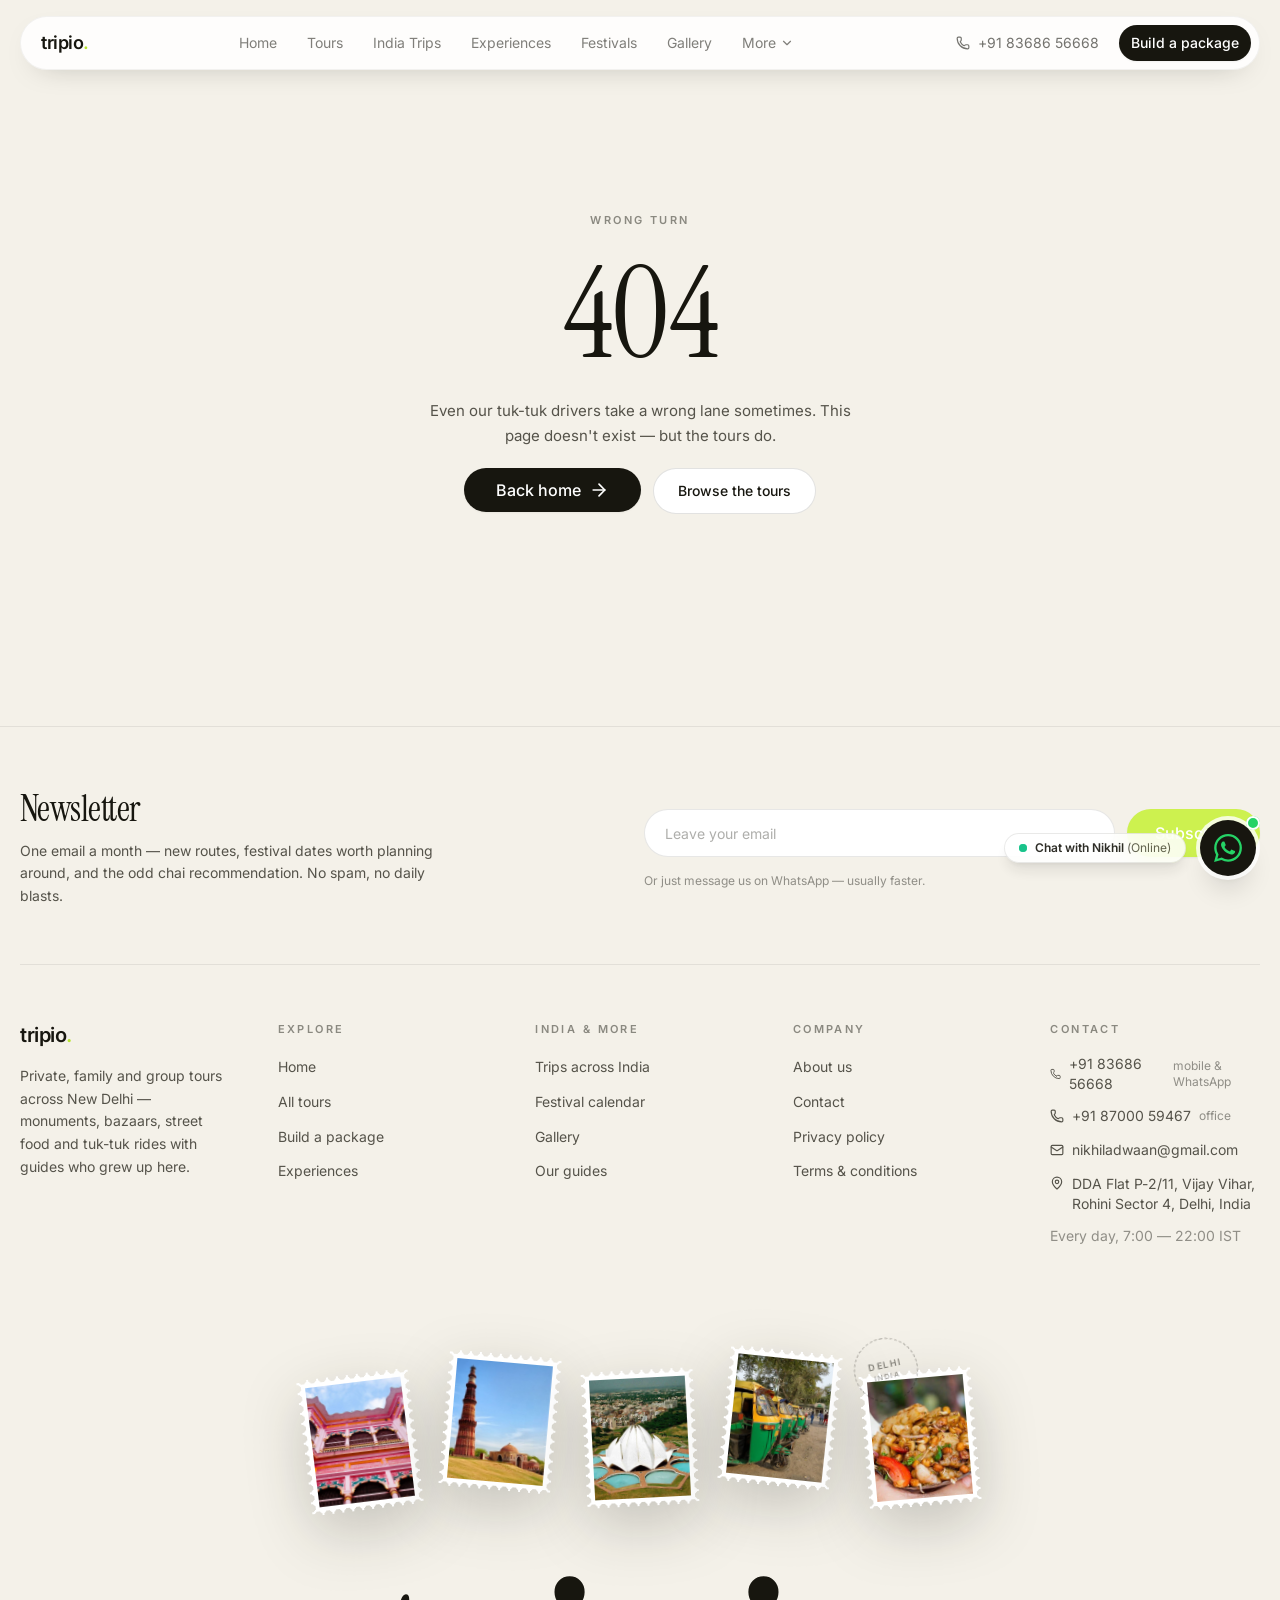
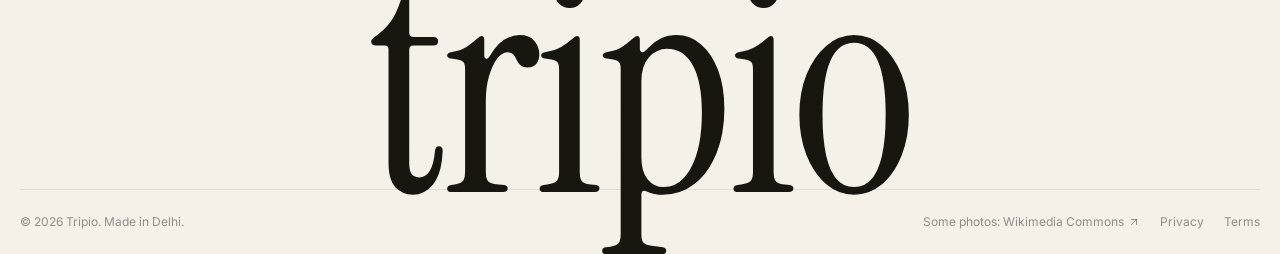
==== commit 61826c98: "Deploy 2026-11-09 18:41" ====
--- a/about/index.html
+++ b/about/index.html
@@ -13,8 +13,8 @@
       content="Tripio — Delhi tours, walking tours, street food crawls and tuk-tuk rides with local guides. Build your own package and book a guide for New Delhi."
     />
     <title>Tripio — Delhi Tours, Guides & Tuk-Tuk Rides</title>
-    <script type="module" crossorigin src="/assets/index-ZAX_zfXi.js"></script>
-    <link rel="stylesheet" crossorigin href="/assets/index-BX2Y0q62.css">
+    <script type="module" crossorigin src="/assets/index-CdH1IULU.js"></script>
+    <link rel="stylesheet" crossorigin href="/assets/index-CUhOho3H.css">
   </head>
   <body>
     <div id="root"></div>
--- a/assets/index-CUhOho3H.css
+++ b/assets/index-CUhOho3H.css
@@ -0,0 +1 @@
+@font-face{font-family:Instrument Serif;font-style:normal;font-display:swap;font-weight:400;src:url(/assets/instrument-serif-latin-ext-400-normal-C2je3j2s.woff2)format("woff2"),url(/assets/instrument-serif-latin-ext-400-normal-CFCUzsTy.woff)format("woff");unicode-range:U+100-2BA,U+2BD-2C5,U+2C7-2CC,U+2CE-2D7,U+2DD-2FF,U+304,U+308,U+329,U+1D00-1DBF,U+1E00-1E9F,U+1EF2-1EFF,U+2020,U+20A0-20AB,U+20AD-20C0,U+2113,U+2C60-2C7F,U+A720-A7FF}@font-face{font-family:Instrument Serif;font-style:normal;font-display:swap;font-weight:400;src:url(/assets/instrument-serif-latin-400-normal-DnYpCC2O.woff2)format("woff2"),url(/assets/instrument-serif-latin-400-normal-BVbkICAY.woff)format("woff");unicode-range:U+??,U+131,U+152-153,U+2BB-2BC,U+2C6,U+2DA,U+2DC,U+304,U+308,U+329,U+2000-206F,U+20AC,U+2122,U+2191,U+2193,U+2212,U+2215,U+FEFF,U+FFFD}@font-face{font-family:Instrument Serif;font-style:italic;font-display:swap;font-weight:400;src:url(/assets/instrument-serif-latin-ext-400-italic-C9HzH3YL.woff2)format("woff2"),url(/assets/instrument-serif-latin-ext-400-italic-D7-lnxEk.woff)format("woff");unicode-range:U+100-2BA,U+2BD-2C5,U+2C7-2CC,U+2CE-2D7,U+2DD-2FF,U+304,U+308,U+329,U+1D00-1DBF,U+1E00-1E9F,U+1EF2-1EFF,U+2020,U+20A0-20AB,U+20AD-20C0,U+2113,U+2C60-2C7F,U+A720-A7FF}@font-face{font-family:Instrument Serif;font-style:italic;font-display:swap;font-weight:400;src:url(/assets/instrument-serif-latin-400-italic-DKMiL14s.woff2)format("woff2"),url(/assets/instrument-serif-latin-400-italic-u__WvvIK.woff)format("woff");unicode-range:U+??,U+131,U+152-153,U+2BB-2BC,U+2C6,U+2DA,U+2DC,U+304,U+308,U+329,U+2000-206F,U+20AC,U+2122,U+2191,U+2193,U+2212,U+2215,U+FEFF,U+FFFD}@font-face{font-family:Inter Variable;font-style:normal;font-display:swap;font-weight:100 900;src:url(/assets/inter-cyrillic-ext-wght-normal-BOeWTOD4.woff2)format("woff2-variations");unicode-range:U+460-52F,U+1C80-1C8A,U+20B4,U+2DE0-2DFF,U+A640-A69F,U+FE2E-FE2F}@font-face{font-family:Inter Variable;font-style:normal;font-display:swap;font-weight:100 900;src:url(/assets/inter-cyrillic-wght-normal-DqGufNeO.woff2)format("woff2-variations");unicode-range:U+301,U+400-45F,U+490-491,U+4B0-4B1,U+2116}@font-face{font-family:Inter Variable;font-style:normal;font-display:swap;font-weight:100 900;src:url(/assets/inter-greek-ext-wght-normal-DlzME5K_.woff2)format("woff2-variations");unicode-range:U+1F??}@font-face{font-family:Inter Variable;font-style:normal;font-display:swap;font-weight:100 900;src:url(/assets/inter-greek-wght-normal-CkhJZR-_.woff2)format("woff2-variations");unicode-range:U+370-377,U+37A-37F,U+384-38A,U+38C,U+38E-3A1,U+3A3-3FF}@font-face{font-family:Inter Variable;font-style:normal;font-display:swap;font-weight:100 900;src:url(/assets/inter-vietnamese-wght-normal-CBcvBZtf.woff2)format("woff2-variations");unicode-range:U+102-103,U+110-111,U+128-129,U+168-169,U+1A0-1A1,U+1AF-1B0,U+300-301,U+303-304,U+308-309,U+323,U+329,U+1EA0-1EF9,U+20AB}@font-face{font-family:Inter Variable;font-style:normal;font-display:swap;font-weight:100 900;src:url(/assets/inter-latin-ext-wght-normal-DO1Apj_S.woff2)format("woff2-variations");unicode-range:U+100-2BA,U+2BD-2C5,U+2C7-2CC,U+2CE-2D7,U+2DD-2FF,U+304,U+308,U+329,U+1D00-1DBF,U+1E00-1E9F,U+1EF2-1EFF,U+2020,U+20A0-20AB,U+20AD-20C0,U+2113,U+2C60-2C7F,U+A720-A7FF}@font-face{font-family:Inter Variable;font-style:normal;font-display:swap;font-weight:100 900;src:url(/assets/inter-latin-wght-normal-Dx4kXJAl.woff2)format("woff2-variations");unicode-range:U+??,U+131,U+152-153,U+2BB-2BC,U+2C6,U+2DA,U+2DC,U+304,U+308,U+329,U+2000-206F,U+20AC,U+2122,U+2191,U+2193,U+2212,U+2215,U+FEFF,U+FFFD}@layer properties{@supports (((-webkit-hyphens:none)) and (not (margin-trim:inline))) or ((-moz-orient:inline) and (not (color:rgb(from red r g b)))){*,:before,:after,::backdrop{--tw-translate-x:0;--tw-translate-y:0;--tw-translate-z:0;--tw-scale-x:1;--tw-scale-y:1;--tw-scale-z:1;--tw-rotate-x:initial;--tw-rotate-y:initial;--tw-rotate-z:initial;--tw-skew-x:initial;--tw-skew-y:initial;--tw-scroll-snap-strictness:proximity;--tw-divide-y-reverse:0;--tw-border-style:solid;--tw-gradient-position:initial;--tw-gradient-from:#0000;--tw-gradient-via:#0000;--tw-gradient-to:#0000;--tw-gradient-stops:initial;--tw-gradient-via-stops:initial;--tw-gradient-from-position:0%;--tw-gradient-via-position:50%;--tw-gradient-to-position:100%;--tw-leading:initial;--tw-font-weight:initial;--tw-tracking:initial;--tw-ordinal:initial;--tw-slashed-zero:initial;--tw-numeric-figure:initial;--tw-numeric-spacing:initial;--tw-numeric-fraction:initial;--tw-shadow:0 0 #0000;--tw-shadow-color:initial;--tw-shadow-alpha:100%;--tw-inset-shadow:0 0 #0000;--tw-inset-shadow-color:initial;--tw-inset-shadow-alpha:100%;--tw-ring-color:initial;--tw-ring-shadow:0 0 #0000;--tw-inset-ring-color:initial;--tw-inset-ring-shadow:0 0 #0000;--tw-ring-inset:initial;--tw-ring-offset-width:0px;--tw-ring-offset-color:#fff;--tw-ring-offset-shadow:0 0 #0000;--tw-outline-style:solid;--tw-blur:initial;--tw-brightness:initial;--tw-contrast:initial;--tw-grayscale:initial;--tw-hue-rotate:initial;--tw-invert:initial;--tw-opacity:initial;--tw-saturate:initial;--tw-sepia:initial;--tw-drop-shadow:initial;--tw-drop-shadow-color:initial;--tw-drop-shadow-alpha:100%;--tw-drop-shadow-size:initial;--tw-backdrop-blur:initial;--tw-backdrop-brightness:initial;--tw-backdrop-contrast:initial;--tw-backdrop-grayscale:initial;--tw-backdrop-hue-rotate:initial;--tw-backdrop-invert:initial;--tw-backdrop-opacity:initial;--tw-backdrop-saturate:initial;--tw-backdrop-sepia:initial;--tw-duration:initial;--tw-ease:initial;--tw-text-shadow-color:initial;--tw-text-shadow-alpha:100%}}}@layer theme{:root,:host{--font-sans:"Inter Variable", Inter, ui-sans-serif, system-ui, sans-serif;--font-mono:ui-monospace, SFMono-Regular, Menlo, Monaco, Consolas, "Liberation Mono", "Courier New", monospace;--color-red-500:oklch(63.7% .237 25.331);--color-emerald-400:oklch(76.5% .177 163.223);--color-emerald-500:oklch(69.6% .17 162.48);--color-black:#000;--color-white:#fff;--spacing:.25rem;--container-xs:20rem;--container-sm:24rem;--container-md:28rem;--container-xl:36rem;--container-2xl:42rem;--container-3xl:48rem;--container-4xl:56rem;--container-5xl:64rem;--container-6xl:72rem;--container-7xl:80rem;--text-xs:.75rem;--text-xs--line-height:calc(1 / .75);--text-sm:.875rem;--text-sm--line-height:calc(1.25 / .875);--text-base:1rem;--text-base--line-height:calc(1.5 / 1);--text-lg:1.125rem;--text-lg--line-height:calc(1.75 / 1.125);--text-xl:1.25rem;--text-xl--line-height:calc(1.75 / 1.25);--text-2xl:1.5rem;--text-2xl--line-height:calc(2 / 1.5);--text-3xl:1.875rem;--text-3xl--line-height:calc(2.25 / 1.875);--text-4xl:2.25rem;--text-4xl--line-height:calc(2.5 / 2.25);--text-5xl:3rem;--text-5xl--line-height:1;--text-6xl:3.75rem;--text-6xl--line-height:1;--font-weight-normal:400;--font-weight-medium:500;--font-weight-semibold:600;--font-weight-bold:700;--tracking-tight:-.025em;--tracking-wide:.025em;--tracking-wider:.05em;--tracking-widest:.1em;--leading-tight:1.25;--leading-snug:1.375;--leading-relaxed:1.625;--radius-sm:.25rem;--radius-md:.375rem;--radius-lg:.5rem;--radius-xl:.75rem;--radius-2xl:1rem;--radius-3xl:1.5rem;--drop-shadow-sm:0 1px 2px #00000026;--ease-out:cubic-bezier(0, 0, .2, 1);--animate-spin:spin 1s linear infinite;--animate-ping:ping 1s cubic-bezier(0, 0, .2, 1) infinite;--blur-sm:8px;--blur-md:12px;--default-transition-duration:.15s;--default-transition-timing-function:cubic-bezier(.4, 0, .2, 1);--default-font-family:var(--font-sans);--default-mono-font-family:var(--font-mono);--font-display:"Instrument Serif", "Iowan Old Style", Georgia, serif;--color-cream:#f4f1e9;--color-sage:#e7ebd5;--color-sage-deep:#dbe3c2;--color-ink:#17160f;--color-ink-soft:#55534a;--color-background:#fff;--color-foreground:#17160f;--color-primary:#17160f;--color-primary-foreground:#fdfcf8;--color-secondary:#efece1;--color-secondary-foreground:#17160f;--color-destructive:#e5484d;--color-ring:#17160f;--color-smooth-900:#2b2a22;--color-brand:#cdf14f;--color-brand-secondary:#b7e42f;--color-amber:#f2b53c;--color-amber-fg:#241c05;--color-amber-hover:#e5a726;--color-blue:#4c7df0;--color-blue-fg:#fff;--color-blue-hover:#3d6ee2;--color-green:#3ea36a;--color-green-fg:#fff;--color-green-hover:#359059;--shadow-card:0 24px 60px -32px #17160f47}}@layer base{*,:after,:before,::backdrop{box-sizing:border-box;border:0 solid;margin:0;padding:0}::file-selector-button{box-sizing:border-box;border:0 solid;margin:0;padding:0}html,:host{-webkit-text-size-adjust:100%;tab-size:4;line-height:1.5;font-family:var(--default-font-family,-apple-system, BlinkMacSystemFont, "Segoe UI", Roboto, "Helvetica Neue", "Noto Sans", Arial, sans-serif, "Apple Color Emoji", "Segoe UI Emoji", "Segoe UI Symbol", "Noto Color Emoji");font-feature-settings:var(--default-font-feature-settings,normal);font-variation-settings:var(--default-font-variation-settings,normal);-webkit-tap-highlight-color:transparent}hr{height:0;color:inherit;border-top-width:1px}abbr:where([title]){-webkit-text-decoration:underline dotted;text-decoration:underline dotted}h1,h2,h3,h4,h5,h6{font-size:inherit;font-weight:inherit}a{color:inherit;-webkit-text-decoration:inherit;-webkit-text-decoration:inherit;-webkit-text-decoration:inherit;-webkit-text-decoration:inherit;text-decoration:inherit}b,strong{font-weight:bolder}code,kbd,samp,pre{font-family:var(--default-mono-font-family,ui-monospace, SFMono-Regular, Menlo, Monaco, Consolas, "Liberation Mono", "Courier New", monospace);font-feature-settings:var(--default-mono-font-feature-settings,normal);font-variation-settings:var(--default-mono-font-variation-settings,normal);font-size:1em}small{font-size:80%}sub,sup{vertical-align:baseline;font-size:75%;line-height:0;position:relative}sub{bottom:-.25em}sup{top:-.5em}table{text-indent:0;border-color:inherit;border-collapse:collapse}:-moz-focusring:where(:not(iframe)){outline:auto}progress{vertical-align:baseline}summary{display:list-item}ol,ul,menu{list-style:none}img,svg,video,canvas,audio,iframe,embed,object{vertical-align:middle;display:block}img,video{max-width:100%;height:auto}button,input,select,optgroup,textarea{font:inherit;font-feature-settings:inherit;font-variation-settings:inherit;letter-spacing:inherit;color:inherit;opacity:1;background-color:#0000;border-radius:0}::file-selector-button{font:inherit;font-feature-settings:inherit;font-variation-settings:inherit;letter-spacing:inherit;color:inherit;opacity:1;background-color:#0000;border-radius:0}:where(select:is([multiple],[size])) optgroup{font-weight:bolder}:where(select:is([multiple],[size])) optgroup option{padding-inline-start:20px}::file-selector-button{margin-inline-end:4px}::placeholder{opacity:1}@supports (not ((-webkit-appearance:-apple-pay-button))) or (contain-intrinsic-size:1px){::placeholder{color:currentColor}@supports (color:color-mix(in lab, red, red)){::placeholder{color:color-mix(in oklab, currentcolor 50%, transparent)}}}textarea{resize:vertical}::-webkit-search-decoration{-webkit-appearance:none}::-webkit-date-and-time-value{min-height:1lh;text-align:inherit}::-webkit-datetime-edit{display:inline-flex}::-webkit-datetime-edit-fields-wrapper{padding:0}::-webkit-datetime-edit{padding-block:0}::-webkit-datetime-edit-year-field{padding-block:0}::-webkit-datetime-edit-month-field{padding-block:0}::-webkit-datetime-edit-day-field{padding-block:0}::-webkit-datetime-edit-hour-field{padding-block:0}::-webkit-datetime-edit-minute-field{padding-block:0}::-webkit-datetime-edit-second-field{padding-block:0}::-webkit-datetime-edit-millisecond-field{padding-block:0}::-webkit-datetime-edit-meridiem-field{padding-block:0}::-webkit-calendar-picker-indicator{line-height:1}:-moz-ui-invalid{box-shadow:none}button,input:where([type=button],[type=reset],[type=submit]){appearance:button}::file-selector-button{appearance:button}::-webkit-inner-spin-button{height:auto}::-webkit-outer-spin-button{height:auto}[hidden]:where(:not([hidden=until-found])){display:none!important}}@layer components;@layer utilities{.pointer-events-auto{pointer-events:auto}.pointer-events-none{pointer-events:none}.invisible{visibility:hidden}.visible{visibility:visible}.sr-only{clip-path:inset(50%);white-space:nowrap;border-width:0;width:1px;height:1px;margin:-1px;padding:0;position:absolute;overflow:hidden}.absolute{position:absolute}.fixed{position:fixed}.relative{position:relative}.static{position:static}.inset-0{inset:0}.inset-x-0{inset-inline:0}.inset-x-6{inset-inline:calc(var(--spacing) * 6)}.inset-y-0{inset-block:0}.-top-1{top:calc(var(--spacing) * -1)}.-top-3{top:calc(var(--spacing) * -3)}.-top-4{top:calc(var(--spacing) * -4)}.-top-12{top:calc(var(--spacing) * -12)}.top-0{top:0}.top-1{top:var(--spacing)}.top-1\/2{top:50%}.top-3{top:calc(var(--spacing) * 3)}.top-3\.5{top:calc(var(--spacing) * 3.5)}.top-4{top:calc(var(--spacing) * 4)}.top-5{top:calc(var(--spacing) * 5)}.top-7{top:calc(var(--spacing) * 7)}.top-8{top:calc(var(--spacing) * 8)}.top-full{top:100%}.-right-1{right:calc(var(--spacing) * -1)}.-right-2{right:calc(var(--spacing) * -2)}.-right-3{right:calc(var(--spacing) * -3)}.-right-6{right:calc(var(--spacing) * -6)}.right-0{right:0}.right-3{right:calc(var(--spacing) * 3)}.right-3\.5{right:calc(var(--spacing) * 3.5)}.right-4{right:calc(var(--spacing) * 4)}.right-5{right:calc(var(--spacing) * 5)}.right-6{right:calc(var(--spacing) * 6)}.right-10{right:calc(var(--spacing) * 10)}.right-\[6\%\]{right:6%}.-bottom-10{bottom:calc(var(--spacing) * -10)}.-bottom-\[0\.18em\]{bottom:-.18em}.bottom-0{bottom:0}.bottom-3{bottom:calc(var(--spacing) * 3)}.bottom-3\.5{bottom:calc(var(--spacing) * 3.5)}.bottom-4{bottom:calc(var(--spacing) * 4)}.bottom-5{bottom:calc(var(--spacing) * 5)}.bottom-6{bottom:calc(var(--spacing) * 6)}.bottom-10{bottom:calc(var(--spacing) * 10)}.bottom-16{bottom:calc(var(--spacing) * 16)}.bottom-24{bottom:calc(var(--spacing) * 24)}.-left-2{left:calc(var(--spacing) * -2)}.-left-\[26px\]{left:-26px}.left-0{left:0}.left-1\/2{left:50%}.left-3{left:calc(var(--spacing) * 3)}.left-3\.5{left:calc(var(--spacing) * 3.5)}.left-4{left:calc(var(--spacing) * 4)}.left-5{left:calc(var(--spacing) * 5)}.left-6{left:calc(var(--spacing) * 6)}.-z-10{z-index:calc(10 * -1)}.z-10{z-index:10}.z-20{z-index:20}.z-30{z-index:30}.z-40{z-index:40}.z-50{z-index:50}.z-\[60\]{z-index:60}.z-\[70\]{z-index:70}.col-span-3{grid-column:span 3/span 3}.container{width:100%}@media (width>=30rem){.container{max-width:30rem}}@media (width>=40rem){.container{max-width:40rem}}@media (width>=48rem){.container{max-width:48rem}}@media (width>=64rem){.container{max-width:64rem}}@media (width>=80rem){.container{max-width:80rem}}@media (width>=96rem){.container{max-width:96rem}}.-mx-3{margin-inline:calc(var(--spacing) * -3)}.-mx-5{margin-inline:calc(var(--spacing) * -5)}.mx-auto{margin-inline:auto}.-mt-4{margin-top:calc(var(--spacing) * -4)}.mt-0\.5{margin-top:calc(var(--spacing) * .5)}.mt-1{margin-top:var(--spacing)}.mt-1\.5{margin-top:calc(var(--spacing) * 1.5)}.mt-2{margin-top:calc(var(--spacing) * 2)}.mt-2\.5{margin-top:calc(var(--spacing) * 2.5)}.mt-3{margin-top:calc(var(--spacing) * 3)}.mt-4{margin-top:calc(var(--spacing) * 4)}.mt-5{margin-top:calc(var(--spacing) * 5)}.mt-6{margin-top:calc(var(--spacing) * 6)}.mt-7{margin-top:calc(var(--spacing) * 7)}.mt-8{margin-top:calc(var(--spacing) * 8)}.mt-10{margin-top:calc(var(--spacing) * 10)}.mt-12{margin-top:calc(var(--spacing) * 12)}.mt-14{margin-top:calc(var(--spacing) * 14)}.mt-20{margin-top:calc(var(--spacing) * 20)}.mt-24{margin-top:calc(var(--spacing) * 24)}.mt-auto{margin-top:auto}.mr-2{margin-right:calc(var(--spacing) * 2)}.-mb-\[0\.18em\]{margin-bottom:-.18em}.mb-5{margin-bottom:calc(var(--spacing) * 5)}.mb-10{margin-bottom:calc(var(--spacing) * 10)}.mb-12{margin-bottom:calc(var(--spacing) * 12)}.ml-1\.5{margin-left:calc(var(--spacing) * 1.5)}.ml-2{margin-left:calc(var(--spacing) * 2)}.block{display:block}.flex{display:flex}.grid{display:grid}.hidden{display:none}.inline{display:inline}.inline-block{display:inline-block}.inline-flex{display:inline-flex}.table{display:table}.aspect-\[3\/4\]{aspect-ratio:3/4}.aspect-\[4\/3\]{aspect-ratio:4/3}.aspect-\[4\/5\]{aspect-ratio:4/5}.aspect-\[16\/9\]{aspect-ratio:16/9}.aspect-\[16\/10\]{aspect-ratio:16/10}.aspect-square{aspect-ratio:1}.size-2{width:calc(var(--spacing) * 2);height:calc(var(--spacing) * 2)}.size-2\.5{width:calc(var(--spacing) * 2.5);height:calc(var(--spacing) * 2.5)}.size-3{width:calc(var(--spacing) * 3);height:calc(var(--spacing) * 3)}.size-3\.5{width:calc(var(--spacing) * 3.5);height:calc(var(--spacing) * 3.5)}.size-4{width:calc(var(--spacing) * 4);height:calc(var(--spacing) * 4)}.size-5{width:calc(var(--spacing) * 5);height:calc(var(--spacing) * 5)}.size-6{width:calc(var(--spacing) * 6);height:calc(var(--spacing) * 6)}.size-7{width:calc(var(--spacing) * 7);height:calc(var(--spacing) * 7)}.size-8{width:calc(var(--spacing) * 8);height:calc(var(--spacing) * 8)}.size-9{width:calc(var(--spacing) * 9);height:calc(var(--spacing) * 9)}.size-10{width:calc(var(--spacing) * 10);height:calc(var(--spacing) * 10)}.size-11{width:calc(var(--spacing) * 11);height:calc(var(--spacing) * 11)}.size-12{width:calc(var(--spacing) * 12);height:calc(var(--spacing) * 12)}.size-14{width:calc(var(--spacing) * 14);height:calc(var(--spacing) * 14)}.size-16{width:calc(var(--spacing) * 16);height:calc(var(--spacing) * 16)}.size-\[1em\]{width:1em;height:1em}.h-2\.5{height:calc(var(--spacing) * 2.5)}.h-7{height:calc(var(--spacing) * 7)}.h-8{height:calc(var(--spacing) * 8)}.h-9{height:calc(var(--spacing) * 9)}.h-10{height:calc(var(--spacing) * 10)}.h-11{height:calc(var(--spacing) * 11)}.h-12{height:calc(var(--spacing) * 12)}.h-20{height:calc(var(--spacing) * 20)}.h-24{height:calc(var(--spacing) * 24)}.h-\[0\.32em\]{height:.32em}.h-\[3px\]{height:3px}.h-\[62vh\]{height:62vh}.h-\[78vh\]{height:78vh}.h-\[94\%\]{height:94%}.h-\[220px\]{height:220px}.h-\[320px\]{height:320px}.h-\[340px\]{height:340px}.h-\[360px\]{height:360px}.h-\[420px\]{height:420px}.h-\[520px\]{height:520px}.h-full{height:100%}.max-h-\[76vh\]{max-height:76vh}.max-h-full{max-height:100%}.min-h-0{min-height:0}.min-h-\[70vh\]{min-height:70vh}.min-h-\[110px\]{min-height:110px}.min-h-\[220px\]{min-height:220px}.min-h-\[240px\]{min-height:240px}.min-h-\[250px\]{min-height:250px}.min-h-\[320px\]{min-height:320px}.min-h-\[420px\]{min-height:420px}.min-h-\[440px\]{min-height:440px}.min-h-\[520px\]{min-height:520px}.min-h-screen{min-height:100vh}.w-2\.5{width:calc(var(--spacing) * 2.5)}.w-6{width:calc(var(--spacing) * 6)}.w-9{width:calc(var(--spacing) * 9)}.w-10{width:calc(var(--spacing) * 10)}.w-14{width:calc(var(--spacing) * 14)}.w-28{width:calc(var(--spacing) * 28)}.w-32{width:calc(var(--spacing) * 32)}.w-40{width:calc(var(--spacing) * 40)}.w-52{width:calc(var(--spacing) * 52)}.w-56{width:calc(var(--spacing) * 56)}.w-64{width:calc(var(--spacing) * 64)}.w-72{width:calc(var(--spacing) * 72)}.w-\[94\%\]{width:94%}.w-\[97\%\]{width:97%}.w-\[152px\]{width:152px}.w-\[168px\]{width:168px}.w-\[280px\]{width:280px}.w-\[620px\]{width:620px}.w-full{width:100%}.max-w-2xl{max-width:var(--container-2xl)}.max-w-3xl{max-width:var(--container-3xl)}.max-w-4xl{max-width:var(--container-4xl)}.max-w-5xl{max-width:var(--container-5xl)}.max-w-6xl{max-width:var(--container-6xl)}.max-w-7xl{max-width:var(--container-7xl)}.max-w-\[16rem\]{max-width:16rem}.max-w-\[90vw\]{max-width:90vw}.max-w-\[520px\]{max-width:520px}.max-w-md{max-width:var(--container-md)}.max-w-none{max-width:none}.max-w-sm{max-width:var(--container-sm)}.max-w-xl{max-width:var(--container-xl)}.max-w-xs{max-width:var(--container-xs)}.min-w-0{min-width:0}.flex-1{flex:1}.flex-shrink{flex-shrink:1}.shrink-0{flex-shrink:0}.origin-left{transform-origin:0}.-translate-x-1{--tw-translate-x:calc(var(--spacing) * -1);translate:var(--tw-translate-x) var(--tw-translate-y)}.-translate-x-1\/2{--tw-translate-x:calc(calc(1 / 2 * 100%) * -1);translate:var(--tw-translate-x) var(--tw-translate-y)}.-translate-x-8{--tw-translate-x:calc(var(--spacing) * -8);translate:var(--tw-translate-x) var(--tw-translate-y)}.translate-x-0{--tw-translate-x:0px;translate:var(--tw-translate-x) var(--tw-translate-y)}.translate-x-1{--tw-translate-x:var(--spacing);translate:var(--tw-translate-x) var(--tw-translate-y)}.translate-x-8{--tw-translate-x:calc(var(--spacing) * 8);translate:var(--tw-translate-x) var(--tw-translate-y)}.-translate-y-1\/2{--tw-translate-y:calc(calc(1 / 2 * 100%) * -1);translate:var(--tw-translate-x) var(--tw-translate-y)}.-translate-y-3{--tw-translate-y:calc(var(--spacing) * -3);translate:var(--tw-translate-x) var(--tw-translate-y)}.-translate-y-4{--tw-translate-y:calc(var(--spacing) * -4);translate:var(--tw-translate-x) var(--tw-translate-y)}.translate-y-1{--tw-translate-y:var(--spacing);translate:var(--tw-translate-x) var(--tw-translate-y)}.translate-y-2{--tw-translate-y:calc(var(--spacing) * 2);translate:var(--tw-translate-x) var(--tw-translate-y)}.translate-y-6{--tw-translate-y:calc(var(--spacing) * 6);translate:var(--tw-translate-x) var(--tw-translate-y)}.scale-90{--tw-scale-x:90%;--tw-scale-y:90%;--tw-scale-z:90%;scale:var(--tw-scale-x) var(--tw-scale-y)}.scale-95{--tw-scale-x:95%;--tw-scale-y:95%;--tw-scale-z:95%;scale:var(--tw-scale-x) var(--tw-scale-y)}.scale-110{--tw-scale-x:110%;--tw-scale-y:110%;--tw-scale-z:110%;scale:var(--tw-scale-x) var(--tw-scale-y)}.scale-\[1\.02\]{scale:1.02}.-rotate-12{rotate:-12deg}.-rotate-\[3deg\]{rotate:-3deg}.transform{transform:var(--tw-rotate-x,) var(--tw-rotate-y,) var(--tw-rotate-z,) var(--tw-skew-x,) var(--tw-skew-y,)}.animate-ping{animation:var(--animate-ping)}.animate-spin{animation:var(--animate-spin)}.cursor-grab{cursor:grab}.cursor-pointer{cursor:pointer}.resize{resize:both}.resize-y{resize:vertical}.snap-x{scroll-snap-type:x var(--tw-scroll-snap-strictness)}.snap-mandatory{--tw-scroll-snap-strictness:mandatory}.snap-center{scroll-snap-align:center}.columns-1{columns:1}.break-inside-avoid{break-inside:avoid}.grid-cols-2{grid-template-columns:repeat(2,minmax(0,1fr))}.grid-cols-6{grid-template-columns:repeat(6,minmax(0,1fr))}.grid-cols-\[minmax\(0\,1fr\)\]{grid-template-columns:minmax(0,1fr)}.flex-col{flex-direction:column}.flex-row{flex-direction:row}.flex-wrap{flex-wrap:wrap}.place-items-center{place-items:center}.items-baseline{align-items:baseline}.items-center{align-items:center}.items-end{align-items:flex-end}.items-start{align-items:flex-start}.justify-between{justify-content:space-between}.justify-center{justify-content:center}.justify-end{justify-content:flex-end}.justify-start{justify-content:flex-start}.gap-0{gap:0}.gap-0\.5{gap:calc(var(--spacing) * .5)}.gap-1{gap:var(--spacing)}.gap-1\.5{gap:calc(var(--spacing) * 1.5)}.gap-2{gap:calc(var(--spacing) * 2)}.gap-2\.5{gap:calc(var(--spacing) * 2.5)}.gap-3{gap:calc(var(--spacing) * 3)}.gap-3\.5{gap:calc(var(--spacing) * 3.5)}.gap-4{gap:calc(var(--spacing) * 4)}.gap-5{gap:calc(var(--spacing) * 5)}.gap-6{gap:calc(var(--spacing) * 6)}.gap-8{gap:calc(var(--spacing) * 8)}.gap-10{gap:calc(var(--spacing) * 10)}.gap-12{gap:calc(var(--spacing) * 12)}.gap-14{gap:calc(var(--spacing) * 14)}.gap-x-5{column-gap:calc(var(--spacing) * 5)}.gap-y-3{row-gap:calc(var(--spacing) * 3)}:where(.divide-y>:not(:last-child)){--tw-divide-y-reverse:0;border-bottom-style:var(--tw-border-style);border-top-style:var(--tw-border-style);border-top-width:calc(1px * var(--tw-divide-y-reverse));border-bottom-width:calc(1px * calc(1 - var(--tw-divide-y-reverse)))}:where(.divide-ink\/8>:not(:last-child)){border-color:#17160f14}@supports (color:color-mix(in lab, red, red)){:where(.divide-ink\/8>:not(:last-child)){border-color:color-mix(in oklab, var(--color-ink) 8%, transparent)}}.self-center{align-self:center}.truncate{text-overflow:ellipsis;white-space:nowrap;overflow:hidden}.overflow-hidden{overflow:hidden}.overflow-visible{overflow:visible}.overflow-x-auto{overflow-x:auto}.overflow-y-auto{overflow-y:auto}.rounded-2xl{border-radius:var(--radius-2xl)}.rounded-3xl{border-radius:var(--radius-3xl)}.rounded-\[28px\]{border-radius:28px}.rounded-\[32px\]{border-radius:32px}.rounded-\[36px\]{border-radius:36px}.rounded-full{border-radius:2147483647px}.rounded-full\!{border-radius:2147483647px!important}.rounded-lg{border-radius:var(--radius-lg)}.rounded-md{border-radius:var(--radius-md)}.rounded-none\!{border-radius:0!important}.rounded-sm{border-radius:var(--radius-sm)}.rounded-xl{border-radius:var(--radius-xl)}.rounded-t-md{border-top-left-radius:var(--radius-md);border-top-right-radius:var(--radius-md)}.border{border-style:var(--tw-border-style);border-width:1px}.border-2{border-style:var(--tw-border-style);border-width:2px}.border-4{border-style:var(--tw-border-style);border-width:4px}.border-\[0\.5px\]{border-style:var(--tw-border-style);border-width:.5px}.border-\[1\.5px\]{border-style:var(--tw-border-style);border-width:1.5px}.border-\[5px\]{border-style:var(--tw-border-style);border-width:5px}.border-y{border-block-style:var(--tw-border-style);border-block-width:1px}.border-t{border-top-style:var(--tw-border-style);border-top-width:1px}.border-b{border-bottom-style:var(--tw-border-style);border-bottom-width:1px}.border-l{border-left-style:var(--tw-border-style);border-left-width:1px}.border-dashed{--tw-border-style:dashed;border-style:dashed}.border-amber\/40{border-color:#f2b53c66}@supports (color:color-mix(in lab, red, red)){.border-amber\/40{border-color:color-mix(in oklab, var(--color-amber) 40%, transparent)}}.border-amber\/50{border-color:#f2b53c80}@supports (color:color-mix(in lab, red, red)){.border-amber\/50{border-color:color-mix(in oklab, var(--color-amber) 50%, transparent)}}.border-brand-secondary{border-color:var(--color-brand-secondary)}.border-brand-secondary\/40{border-color:#b7e42f66}@supports (color:color-mix(in lab, red, red)){.border-brand-secondary\/40{border-color:color-mix(in oklab, var(--color-brand-secondary) 40%, transparent)}}.border-brand-secondary\/50{border-color:#b7e42f80}@supports (color:color-mix(in lab, red, red)){.border-brand-secondary\/50{border-color:color-mix(in oklab, var(--color-brand-secondary) 50%, transparent)}}.border-cream{border-color:var(--color-cream)}.border-destructive\/30{border-color:#e5484d4d}@supports (color:color-mix(in lab, red, red)){.border-destructive\/30{border-color:color-mix(in oklab, var(--color-destructive) 30%, transparent)}}.border-foreground\/10{border-color:#17160f1a}@supports (color:color-mix(in lab, red, red)){.border-foreground\/10{border-color:color-mix(in oklab, var(--color-foreground) 10%, transparent)}}.border-ink{border-color:var(--color-ink)}.border-ink\/5{border-color:#17160f0d}@supports (color:color-mix(in lab, red, red)){.border-ink\/5{border-color:color-mix(in oklab, var(--color-ink) 5%, transparent)}}.border-ink\/6{border-color:#17160f0f}@supports (color:color-mix(in lab, red, red)){.border-ink\/6{border-color:color-mix(in oklab, var(--color-ink) 6%, transparent)}}.border-ink\/8{border-color:#17160f14}@supports (color:color-mix(in lab, red, red)){.border-ink\/8{border-color:color-mix(in oklab, var(--color-ink) 8%, transparent)}}.border-ink\/10{border-color:#17160f1a}@supports (color:color-mix(in lab, red, red)){.border-ink\/10{border-color:color-mix(in oklab, var(--color-ink) 10%, transparent)}}.border-ink\/12{border-color:#17160f1f}@supports (color:color-mix(in lab, red, red)){.border-ink\/12{border-color:color-mix(in oklab, var(--color-ink) 12%, transparent)}}.border-ink\/15{border-color:#17160f26}@supports (color:color-mix(in lab, red, red)){.border-ink\/15{border-color:color-mix(in oklab, var(--color-ink) 15%, transparent)}}.border-ink\/35{border-color:#17160f59}@supports (color:color-mix(in lab, red, red)){.border-ink\/35{border-color:color-mix(in oklab, var(--color-ink) 35%, transparent)}}.border-transparent{border-color:#0000}.border-white{border-color:var(--color-white)}.border-white\/25{border-color:#ffffff40}@supports (color:color-mix(in lab, red, red)){.border-white\/25{border-color:color-mix(in oklab, var(--color-white) 25%, transparent)}}.border-white\/30{border-color:#ffffff4d}@supports (color:color-mix(in lab, red, red)){.border-white\/30{border-color:color-mix(in oklab, var(--color-white) 30%, transparent)}}.border-white\/80{border-color:#fffc}@supports (color:color-mix(in lab, red, red)){.border-white\/80{border-color:color-mix(in oklab, var(--color-white) 80%, transparent)}}.border-white\/90{border-color:#ffffffe6}@supports (color:color-mix(in lab, red, red)){.border-white\/90{border-color:color-mix(in oklab, var(--color-white) 90%, transparent)}}.bg-\[\#25d366\]{background-color:#25d366}.bg-\[\#17160f\]{background-color:#17160f}.bg-\[color-mix\(in_oklab\,var\(--btn\,var\(--color-foreground\)\)_12\%\,transparent\)\]{background-color:var(--btn,#17160f)}@supports (color:color-mix(in lab, red, red)){.bg-\[color-mix\(in_oklab\,var\(--btn\,var\(--color-foreground\)\)_12\%\,transparent\)\]{background-color:color-mix(in oklab,var(--btn,var(--color-foreground)) 12%,transparent)}}.bg-\[var\(--btn\,var\(--color-foreground\)\)\]{background-color:var(--btn,var(--color-foreground))}.bg-amber\/12{background-color:#f2b53c1f}@supports (color:color-mix(in lab, red, red)){.bg-amber\/12{background-color:color-mix(in oklab, var(--color-amber) 12%, transparent)}}.bg-amber\/15{background-color:#f2b53c26}@supports (color:color-mix(in lab, red, red)){.bg-amber\/15{background-color:color-mix(in oklab, var(--color-amber) 15%, transparent)}}.bg-amber\/80{background-color:#f2b53ccc}@supports (color:color-mix(in lab, red, red)){.bg-amber\/80{background-color:color-mix(in oklab, var(--color-amber) 80%, transparent)}}.bg-background{background-color:var(--color-background)}.bg-brand{background-color:var(--color-brand)}.bg-brand-secondary{background-color:var(--color-brand-secondary)}.bg-brand\/20{background-color:#cdf14f33}@supports (color:color-mix(in lab, red, red)){.bg-brand\/20{background-color:color-mix(in oklab, var(--color-brand) 20%, transparent)}}.bg-brand\/25{background-color:#cdf14f40}@supports (color:color-mix(in lab, red, red)){.bg-brand\/25{background-color:color-mix(in oklab, var(--color-brand) 25%, transparent)}}.bg-brand\/30{background-color:#cdf14f4d}@supports (color:color-mix(in lab, red, red)){.bg-brand\/30{background-color:color-mix(in oklab, var(--color-brand) 30%, transparent)}}.bg-brand\/35{background-color:#cdf14f59}@supports (color:color-mix(in lab, red, red)){.bg-brand\/35{background-color:color-mix(in oklab, var(--color-brand) 35%, transparent)}}.bg-cream{background-color:var(--color-cream)}.bg-cream\/60{background-color:#f4f1e999}@supports (color:color-mix(in lab, red, red)){.bg-cream\/60{background-color:color-mix(in oklab, var(--color-cream) 60%, transparent)}}.bg-cream\/70{background-color:#f4f1e9b3}@supports (color:color-mix(in lab, red, red)){.bg-cream\/70{background-color:color-mix(in oklab, var(--color-cream) 70%, transparent)}}.bg-destructive\/8{background-color:#e5484d14}@supports (color:color-mix(in lab, red, red)){.bg-destructive\/8{background-color:color-mix(in oklab, var(--color-destructive) 8%, transparent)}}.bg-emerald-400{background-color:var(--color-emerald-400)}.bg-emerald-500{background-color:var(--color-emerald-500)}.bg-ink{background-color:var(--color-ink)}.bg-ink\/12{background-color:#17160f1f}@supports (color:color-mix(in lab, red, red)){.bg-ink\/12{background-color:color-mix(in oklab, var(--color-ink) 12%, transparent)}}.bg-ink\/20{background-color:#17160f33}@supports (color:color-mix(in lab, red, red)){.bg-ink\/20{background-color:color-mix(in oklab, var(--color-ink) 20%, transparent)}}.bg-ink\/90{background-color:#17160fe6}@supports (color:color-mix(in lab, red, red)){.bg-ink\/90{background-color:color-mix(in oklab, var(--color-ink) 90%, transparent)}}.bg-primary{background-color:var(--color-primary)}.bg-sage{background-color:var(--color-sage)}.bg-sage-deep{background-color:var(--color-sage-deep)}.bg-secondary{background-color:var(--color-secondary)}.bg-white{background-color:var(--color-white)}.bg-white\/10{background-color:#ffffff1a}@supports (color:color-mix(in lab, red, red)){.bg-white\/10{background-color:color-mix(in oklab, var(--color-white) 10%, transparent)}}.bg-white\/15{background-color:#ffffff26}@supports (color:color-mix(in lab, red, red)){.bg-white\/15{background-color:color-mix(in oklab, var(--color-white) 15%, transparent)}}.bg-white\/55{background-color:#ffffff8c}@supports (color:color-mix(in lab, red, red)){.bg-white\/55{background-color:color-mix(in oklab, var(--color-white) 55%, transparent)}}.bg-white\/70{background-color:#ffffffb3}@supports (color:color-mix(in lab, red, red)){.bg-white\/70{background-color:color-mix(in oklab, var(--color-white) 70%, transparent)}}.bg-white\/85{background-color:#ffffffd9}@supports (color:color-mix(in lab, red, red)){.bg-white\/85{background-color:color-mix(in oklab, var(--color-white) 85%, transparent)}}.bg-white\/90{background-color:#ffffffe6}@supports (color:color-mix(in lab, red, red)){.bg-white\/90{background-color:color-mix(in oklab, var(--color-white) 90%, transparent)}}.bg-white\/95{background-color:#fffffff2}@supports (color:color-mix(in lab, red, red)){.bg-white\/95{background-color:color-mix(in oklab, var(--color-white) 95%, transparent)}}.bg-gradient-to-b{--tw-gradient-position:to bottom in oklab;background-image:linear-gradient(var(--tw-gradient-stops))}.bg-gradient-to-t{--tw-gradient-position:to top in oklab;background-image:linear-gradient(var(--tw-gradient-stops))}.from-\[\#FD4B4E\]{--tw-gradient-from:#fd4b4e;--tw-gradient-stops:var(--tw-gradient-via-stops,var(--tw-gradient-position), var(--tw-gradient-from) var(--tw-gradient-from-position), var(--tw-gradient-to) var(--tw-gradient-to-position))}.from-\[var\(--btn\,var\(--color-brand\)\)\]{--tw-gradient-from:var(--btn,var(--color-brand));--tw-gradient-stops:var(--tw-gradient-via-stops,var(--tw-gradient-position), var(--tw-gradient-from) var(--tw-gradient-from-position), var(--tw-gradient-to) var(--tw-gradient-to-position))}.from-black\/55{--tw-gradient-from:#0000008c}@supports (color:color-mix(in lab, red, red)){.from-black\/55{--tw-gradient-from:color-mix(in oklab, var(--color-black) 55%, transparent)}}.from-black\/55{--tw-gradient-stops:var(--tw-gradient-via-stops,var(--tw-gradient-position), var(--tw-gradient-from) var(--tw-gradient-from-position), var(--tw-gradient-to) var(--tw-gradient-to-position))}.from-black\/70{--tw-gradient-from:#000000b3}@supports (color:color-mix(in lab, red, red)){.from-black\/70{--tw-gradient-from:color-mix(in oklab, var(--color-black) 70%, transparent)}}.from-black\/70{--tw-gradient-stops:var(--tw-gradient-via-stops,var(--tw-gradient-position), var(--tw-gradient-from) var(--tw-gradient-from-position), var(--tw-gradient-to) var(--tw-gradient-to-position))}.from-ink\/60{--tw-gradient-from:#17160f99}@supports (color:color-mix(in lab, red, red)){.from-ink\/60{--tw-gradient-from:color-mix(in oklab, var(--color-ink) 60%, transparent)}}.from-ink\/60{--tw-gradient-stops:var(--tw-gradient-via-stops,var(--tw-gradient-position), var(--tw-gradient-from) var(--tw-gradient-from-position), var(--tw-gradient-to) var(--tw-gradient-to-position))}.from-ink\/70{--tw-gradient-from:#17160fb3}@supports (color:color-mix(in lab, red, red)){.from-ink\/70{--tw-gradient-from:color-mix(in oklab, var(--color-ink) 70%, transparent)}}.from-ink\/70{--tw-gradient-stops:var(--tw-gradient-via-stops,var(--tw-gradient-position), var(--tw-gradient-from) var(--tw-gradient-from-position), var(--tw-gradient-to) var(--tw-gradient-to-position))}.from-ink\/75{--tw-gradient-from:#17160fbf}@supports (color:color-mix(in lab, red, red)){.from-ink\/75{--tw-gradient-from:color-mix(in oklab, var(--color-ink) 75%, transparent)}}.from-ink\/75{--tw-gradient-stops:var(--tw-gradient-via-stops,var(--tw-gradient-position), var(--tw-gradient-from) var(--tw-gradient-from-position), var(--tw-gradient-to) var(--tw-gradient-to-position))}.from-ink\/80{--tw-gradient-from:#17160fcc}@supports (color:color-mix(in lab, red, red)){.from-ink\/80{--tw-gradient-from:color-mix(in oklab, var(--color-ink) 80%, transparent)}}.from-ink\/80{--tw-gradient-stops:var(--tw-gradient-via-stops,var(--tw-gradient-position), var(--tw-gradient-from) var(--tw-gradient-from-position), var(--tw-gradient-to) var(--tw-gradient-to-position))}.from-ink\/85{--tw-gradient-from:#17160fd9}@supports (color:color-mix(in lab, red, red)){.from-ink\/85{--tw-gradient-from:color-mix(in oklab, var(--color-ink) 85%, transparent)}}.from-ink\/85{--tw-gradient-stops:var(--tw-gradient-via-stops,var(--tw-gradient-position), var(--tw-gradient-from) var(--tw-gradient-from-position), var(--tw-gradient-to) var(--tw-gradient-to-position))}.from-ink\/90{--tw-gradient-from:#17160fe6}@supports (color:color-mix(in lab, red, red)){.from-ink\/90{--tw-gradient-from:color-mix(in oklab, var(--color-ink) 90%, transparent)}}.from-ink\/90{--tw-gradient-stops:var(--tw-gradient-via-stops,var(--tw-gradient-position), var(--tw-gradient-from) var(--tw-gradient-from-position), var(--tw-gradient-to) var(--tw-gradient-to-position))}.via-black\/10{--tw-gradient-via:#0000001a}@supports (color:color-mix(in lab, red, red)){.via-black\/10{--tw-gradient-via:color-mix(in oklab, var(--color-black) 10%, transparent)}}.via-black\/10{--tw-gradient-via-stops:var(--tw-gradient-position), var(--tw-gradient-from) var(--tw-gradient-from-position), var(--tw-gradient-via) var(--tw-gradient-via-position), var(--tw-gradient-to) var(--tw-gradient-to-position);--tw-gradient-stops:var(--tw-gradient-via-stops)}.via-black\/30{--tw-gradient-via:#0000004d}@supports (color:color-mix(in lab, red, red)){.via-black\/30{--tw-gradient-via:color-mix(in oklab, var(--color-black) 30%, transparent)}}.via-black\/30{--tw-gradient-via-stops:var(--tw-gradient-position), var(--tw-gradient-from) var(--tw-gradient-from-position), var(--tw-gradient-via) var(--tw-gradient-via-position), var(--tw-gradient-to) var(--tw-gradient-to-position);--tw-gradient-stops:var(--tw-gradient-via-stops)}.via-ink\/25{--tw-gradient-via:#17160f40}@supports (color:color-mix(in lab, red, red)){.via-ink\/25{--tw-gradient-via:color-mix(in oklab, var(--color-ink) 25%, transparent)}}.via-ink\/25{--tw-gradient-via-stops:var(--tw-gradient-position), var(--tw-gradient-from) var(--tw-gradient-from-position), var(--tw-gradient-via) var(--tw-gradient-via-position), var(--tw-gradient-to) var(--tw-gradient-to-position);--tw-gradient-stops:var(--tw-gradient-via-stops)}.via-ink\/35{--tw-gradient-via:#17160f59}@supports (color:color-mix(in lab, red, red)){.via-ink\/35{--tw-gradient-via:color-mix(in oklab, var(--color-ink) 35%, transparent)}}.via-ink\/35{--tw-gradient-via-stops:var(--tw-gradient-position), var(--tw-gradient-from) var(--tw-gradient-from-position), var(--tw-gradient-via) var(--tw-gradient-via-position), var(--tw-gradient-to) var(--tw-gradient-to-position);--tw-gradient-stops:var(--tw-gradient-via-stops)}.via-ink\/50{--tw-gradient-via:#17160f80}@supports (color:color-mix(in lab, red, red)){.via-ink\/50{--tw-gradient-via:color-mix(in oklab, var(--color-ink) 50%, transparent)}}.via-ink\/50{--tw-gradient-via-stops:var(--tw-gradient-position), var(--tw-gradient-from) var(--tw-gradient-from-position), var(--tw-gradient-via) var(--tw-gradient-via-position), var(--tw-gradient-to) var(--tw-gradient-to-position);--tw-gradient-stops:var(--tw-gradient-via-stops)}.via-ink\/55{--tw-gradient-via:#17160f8c}@supports (color:color-mix(in lab, red, red)){.via-ink\/55{--tw-gradient-via:color-mix(in oklab, var(--color-ink) 55%, transparent)}}.via-ink\/55{--tw-gradient-via-stops:var(--tw-gradient-position), var(--tw-gradient-from) var(--tw-gradient-from-position), var(--tw-gradient-via) var(--tw-gradient-via-position), var(--tw-gradient-to) var(--tw-gradient-to-position);--tw-gradient-stops:var(--tw-gradient-via-stops)}.via-transparent{--tw-gradient-via:transparent;--tw-gradient-via-stops:var(--tw-gradient-position), var(--tw-gradient-from) var(--tw-gradient-from-position), var(--tw-gradient-via) var(--tw-gradient-via-position), var(--tw-gradient-to) var(--tw-gradient-to-position);--tw-gradient-stops:var(--tw-gradient-via-stops)}.to-\[var\(--btn-hover\,var\(--color-brand-secondary\)\)\]{--tw-gradient-to:var(--btn-hover,var(--color-brand-secondary));--tw-gradient-stops:var(--tw-gradient-via-stops,var(--tw-gradient-position), var(--tw-gradient-from) var(--tw-gradient-from-position), var(--tw-gradient-to) var(--tw-gradient-to-position))}.to-black\/50{--tw-gradient-to:#00000080}@supports (color:color-mix(in lab, red, red)){.to-black\/50{--tw-gradient-to:color-mix(in oklab, var(--color-black) 50%, transparent)}}.to-black\/50{--tw-gradient-stops:var(--tw-gradient-via-stops,var(--tw-gradient-position), var(--tw-gradient-from) var(--tw-gradient-from-position), var(--tw-gradient-to) var(--tw-gradient-to-position))}.to-destructive{--tw-gradient-to:var(--color-destructive);--tw-gradient-stops:var(--tw-gradient-via-stops,var(--tw-gradient-position), var(--tw-gradient-from) var(--tw-gradient-from-position), var(--tw-gradient-to) var(--tw-gradient-to-position))}.to-ink\/5{--tw-gradient-to:#17160f0d}@supports (color:color-mix(in lab, red, red)){.to-ink\/5{--tw-gradient-to:color-mix(in oklab, var(--color-ink) 5%, transparent)}}.to-ink\/5{--tw-gradient-stops:var(--tw-gradient-via-stops,var(--tw-gradient-position), var(--tw-gradient-from) var(--tw-gradient-from-position), var(--tw-gradient-to) var(--tw-gradient-to-position))}.to-ink\/10{--tw-gradient-to:#17160f1a}@supports (color:color-mix(in lab, red, red)){.to-ink\/10{--tw-gradient-to:color-mix(in oklab, var(--color-ink) 10%, transparent)}}.to-ink\/10{--tw-gradient-stops:var(--tw-gradient-via-stops,var(--tw-gradient-position), var(--tw-gradient-from) var(--tw-gradient-from-position), var(--tw-gradient-to) var(--tw-gradient-to-position))}.to-ink\/20{--tw-gradient-to:#17160f33}@supports (color:color-mix(in lab, red, red)){.to-ink\/20{--tw-gradient-to:color-mix(in oklab, var(--color-ink) 20%, transparent)}}.to-ink\/20{--tw-gradient-stops:var(--tw-gradient-via-stops,var(--tw-gradient-position), var(--tw-gradient-from) var(--tw-gradient-from-position), var(--tw-gradient-to) var(--tw-gradient-to-position))}.to-ink\/70{--tw-gradient-to:#17160fb3}@supports (color:color-mix(in lab, red, red)){.to-ink\/70{--tw-gradient-to:color-mix(in oklab, var(--color-ink) 70%, transparent)}}.to-ink\/70{--tw-gradient-stops:var(--tw-gradient-via-stops,var(--tw-gradient-position), var(--tw-gradient-from) var(--tw-gradient-from-position), var(--tw-gradient-to) var(--tw-gradient-to-position))}.to-transparent{--tw-gradient-to:transparent;--tw-gradient-stops:var(--tw-gradient-via-stops,var(--tw-gradient-position), var(--tw-gradient-from) var(--tw-gradient-from-position), var(--tw-gradient-to) var(--tw-gradient-to-position))}.fill-\[\#25d366\]{fill:#25d366}.fill-amber{fill:var(--color-amber)}.fill-brand{fill:var(--color-brand)}.fill-red-500{fill:var(--color-red-500)}.object-contain{object-fit:contain}.object-cover{object-fit:cover}.p-1{padding:var(--spacing)}.p-2{padding:calc(var(--spacing) * 2)}.p-2\.5{padding:calc(var(--spacing) * 2.5)}.p-3\.5{padding:calc(var(--spacing) * 3.5)}.p-4{padding:calc(var(--spacing) * 4)}.p-5{padding:calc(var(--spacing) * 5)}.p-6{padding:calc(var(--spacing) * 6)}.p-7{padding:calc(var(--spacing) * 7)}.p-8{padding:calc(var(--spacing) * 8)}.px-1{padding-inline:var(--spacing)}.px-2\.5{padding-inline:calc(var(--spacing) * 2.5)}.px-3{padding-inline:calc(var(--spacing) * 3)}.px-3\.5{padding-inline:calc(var(--spacing) * 3.5)}.px-4{padding-inline:calc(var(--spacing) * 4)}.px-5{padding-inline:calc(var(--spacing) * 5)}.px-6{padding-inline:calc(var(--spacing) * 6)}.px-7{padding-inline:calc(var(--spacing) * 7)}.px-8{padding-inline:calc(var(--spacing) * 8)}.py-0\.5{padding-block:calc(var(--spacing) * .5)}.py-1{padding-block:var(--spacing)}.py-1\.5{padding-block:calc(var(--spacing) * 1.5)}.py-2{padding-block:calc(var(--spacing) * 2)}.py-2\.5{padding-block:calc(var(--spacing) * 2.5)}.py-3{padding-block:calc(var(--spacing) * 3)}.py-3\.5{padding-block:calc(var(--spacing) * 3.5)}.py-4{padding-block:calc(var(--spacing) * 4)}.py-5{padding-block:calc(var(--spacing) * 5)}.py-6{padding-block:calc(var(--spacing) * 6)}.py-10{padding-block:calc(var(--spacing) * 10)}.py-14{padding-block:calc(var(--spacing) * 14)}.py-20{padding-block:calc(var(--spacing) * 20)}.pt-1{padding-top:var(--spacing)}.pt-2{padding-top:calc(var(--spacing) * 2)}.pt-3{padding-top:calc(var(--spacing) * 3)}.pt-4{padding-top:calc(var(--spacing) * 4)}.pt-5{padding-top:calc(var(--spacing) * 5)}.pt-8{padding-top:calc(var(--spacing) * 8)}.pt-10{padding-top:calc(var(--spacing) * 10)}.pt-14{padding-top:calc(var(--spacing) * 14)}.pt-16{padding-top:calc(var(--spacing) * 16)}.pt-24{padding-top:calc(var(--spacing) * 24)}.pt-28{padding-top:calc(var(--spacing) * 28)}.pt-36{padding-top:calc(var(--spacing) * 36)}.pr-2{padding-right:calc(var(--spacing) * 2)}.pr-4{padding-right:calc(var(--spacing) * 4)}.pb-2{padding-bottom:calc(var(--spacing) * 2)}.pb-2\.5{padding-bottom:calc(var(--spacing) * 2.5)}.pb-3\.5{padding-bottom:calc(var(--spacing) * 3.5)}.pb-10{padding-bottom:calc(var(--spacing) * 10)}.pb-14{padding-bottom:calc(var(--spacing) * 14)}.pl-5{padding-left:calc(var(--spacing) * 5)}.text-center{text-align:center}.text-left{text-align:left}.font-display{font-family:var(--font-display)}.font-mono{font-family:var(--font-mono)}.font-sans{font-family:var(--font-sans)}.text-2xl{font-size:var(--text-2xl);line-height:var(--tw-leading,var(--text-2xl--line-height))}.text-3xl{font-size:var(--text-3xl);line-height:var(--tw-leading,var(--text-3xl--line-height))}.text-4xl{font-size:var(--text-4xl);line-height:var(--tw-leading,var(--text-4xl--line-height))}.text-5xl{font-size:var(--text-5xl);line-height:var(--tw-leading,var(--text-5xl--line-height))}.text-base{font-size:var(--text-base);line-height:var(--tw-leading,var(--text-base--line-height))}.text-lg{font-size:var(--text-lg);line-height:var(--tw-leading,var(--text-lg--line-height))}.text-sm{font-size:var(--text-sm);line-height:var(--tw-leading,var(--text-sm--line-height))}.text-xl{font-size:var(--text-xl);line-height:var(--tw-leading,var(--text-xl--line-height))}.text-xs{font-size:var(--text-xs);line-height:var(--tw-leading,var(--text-xs--line-height))}.text-\[6\.5rem\]{font-size:6.5rem}.text-\[7px\]{font-size:7px}.text-\[9px\]{font-size:9px}.text-\[10px\]{font-size:10px}.text-\[11px\]{font-size:11px}.text-\[15px\]{font-size:15px}.text-\[24vw\]{font-size:24vw}.text-\[clamp\(1\.8rem\,3\.4vw\,2\.6rem\)\]{font-size:clamp(1.8rem,3.4vw,2.6rem)}.text-\[clamp\(1\.9rem\,3\.6vw\,2\.7rem\)\]{font-size:clamp(1.9rem,3.6vw,2.7rem)}.text-\[clamp\(1\.9rem\,3\.6vw\,2\.8rem\)\]{font-size:clamp(1.9rem,3.6vw,2.8rem)}.text-\[clamp\(2\.1rem\,4\.4vw\,3\.4rem\)\]{font-size:clamp(2.1rem,4.4vw,3.4rem)}.text-\[clamp\(2\.1rem\,4\.6vw\,3\.6rem\)\]{font-size:clamp(2.1rem,4.6vw,3.6rem)}.text-\[clamp\(2\.4rem\,5\.4vw\,4\.2rem\)\]{font-size:clamp(2.4rem,5.4vw,4.2rem)}.text-\[clamp\(2\.6rem\,6vw\,4\.6rem\)\]{font-size:clamp(2.6rem,6vw,4.6rem)}.text-\[clamp\(2\.9rem\,7\.2vw\,5\.8rem\)\]{font-size:clamp(2.9rem,7.2vw,5.8rem)}.text-\[clamp\(2rem\,3\.6vw\,2\.9rem\)\]{font-size:clamp(2rem,3.6vw,2.9rem)}.text-\[clamp\(2rem\,4vw\,3rem\)\]{font-size:clamp(2rem,4vw,3rem)}.text-\[clamp\(4rem\,12vw\,8rem\)\]{font-size:clamp(4rem,12vw,8rem)}.leading-\[0\.8\]{--tw-leading:.8;line-height:.8}.leading-none{--tw-leading:1;line-height:1}.leading-relaxed{--tw-leading:var(--leading-relaxed);line-height:var(--leading-relaxed)}.leading-snug{--tw-leading:var(--leading-snug);line-height:var(--leading-snug)}.leading-tight{--tw-leading:var(--leading-tight);line-height:var(--leading-tight)}.font-bold{--tw-font-weight:var(--font-weight-bold);font-weight:var(--font-weight-bold)}.font-medium{--tw-font-weight:var(--font-weight-medium);font-weight:var(--font-weight-medium)}.font-normal{--tw-font-weight:var(--font-weight-normal);font-weight:var(--font-weight-normal)}.font-semibold{--tw-font-weight:var(--font-weight-semibold);font-weight:var(--font-weight-semibold)}.tracking-\[-0\.04em\]{--tw-tracking:-.04em;letter-spacing:-.04em}.tracking-\[0\.2em\]{--tw-tracking:.2em;letter-spacing:.2em}.tracking-\[0\.16em\]{--tw-tracking:.16em;letter-spacing:.16em}.tracking-\[0\.18em\]{--tw-tracking:.18em;letter-spacing:.18em}.tracking-tight{--tw-tracking:var(--tracking-tight);letter-spacing:var(--tracking-tight)}.tracking-wide{--tw-tracking:var(--tracking-wide);letter-spacing:var(--tracking-wide)}.tracking-wider{--tw-tracking:var(--tracking-wider);letter-spacing:var(--tracking-wider)}.tracking-widest{--tw-tracking:var(--tracking-widest);letter-spacing:var(--tracking-widest)}.whitespace-normal{white-space:normal}.whitespace-nowrap{white-space:nowrap}.text-\[var\(--btn\,var\(--color-foreground\)\)\]{color:var(--btn,var(--color-foreground))}.text-\[var\(--btn-fg\,\#fff\)\]{color:var(--btn-fg,#fff)}.text-\[var\(--btn-fg\,var\(--color-background\)\)\]{color:var(--btn-fg,var(--color-background))}.text-amber{color:var(--color-amber)}.text-brand{color:var(--color-brand)}.text-brand-secondary{color:var(--color-brand-secondary)}.text-cream{color:var(--color-cream)}.text-cream\/50{color:#f4f1e980}@supports (color:color-mix(in lab, red, red)){.text-cream\/50{color:color-mix(in oklab, var(--color-cream) 50%, transparent)}}.text-cream\/70{color:#f4f1e9b3}@supports (color:color-mix(in lab, red, red)){.text-cream\/70{color:color-mix(in oklab, var(--color-cream) 70%, transparent)}}.text-green{color:var(--color-green)}.text-ink{color:var(--color-ink)}.text-ink-soft{color:var(--color-ink-soft)}.text-ink-soft\/85{color:#55534ad9}@supports (color:color-mix(in lab, red, red)){.text-ink-soft\/85{color:color-mix(in oklab, var(--color-ink-soft) 85%, transparent)}}.text-ink\/15{color:#17160f26}@supports (color:color-mix(in lab, red, red)){.text-ink\/15{color:color-mix(in oklab, var(--color-ink) 15%, transparent)}}.text-ink\/25{color:#17160f40}@supports (color:color-mix(in lab, red, red)){.text-ink\/25{color:color-mix(in oklab, var(--color-ink) 25%, transparent)}}.text-ink\/30{color:#17160f4d}@supports (color:color-mix(in lab, red, red)){.text-ink\/30{color:color-mix(in oklab, var(--color-ink) 30%, transparent)}}.text-ink\/35{color:#17160f59}@supports (color:color-mix(in lab, red, red)){.text-ink\/35{color:color-mix(in oklab, var(--color-ink) 35%, transparent)}}.text-ink\/40{color:#17160f66}@supports (color:color-mix(in lab, red, red)){.text-ink\/40{color:color-mix(in oklab, var(--color-ink) 40%, transparent)}}.text-ink\/45{color:#17160f73}@supports (color:color-mix(in lab, red, red)){.text-ink\/45{color:color-mix(in oklab, var(--color-ink) 45%, transparent)}}.text-ink\/50{color:#17160f80}@supports (color:color-mix(in lab, red, red)){.text-ink\/50{color:color-mix(in oklab, var(--color-ink) 50%, transparent)}}.text-ink\/55{color:#17160f8c}@supports (color:color-mix(in lab, red, red)){.text-ink\/55{color:color-mix(in oklab, var(--color-ink) 55%, transparent)}}.text-ink\/60{color:#17160f99}@supports (color:color-mix(in lab, red, red)){.text-ink\/60{color:color-mix(in oklab, var(--color-ink) 60%, transparent)}}.text-ink\/65{color:#17160fa6}@supports (color:color-mix(in lab, red, red)){.text-ink\/65{color:color-mix(in oklab, var(--color-ink) 65%, transparent)}}.text-ink\/70{color:#17160fb3}@supports (color:color-mix(in lab, red, red)){.text-ink\/70{color:color-mix(in oklab, var(--color-ink) 70%, transparent)}}.text-ink\/75{color:#17160fbf}@supports (color:color-mix(in lab, red, red)){.text-ink\/75{color:color-mix(in oklab, var(--color-ink) 75%, transparent)}}.text-primary-foreground{color:var(--color-primary-foreground)}.text-red-500{color:var(--color-red-500)}.text-secondary-foreground{color:var(--color-secondary-foreground)}.text-transparent{color:#0000}.text-white{color:var(--color-white)}.text-white\/50{color:#ffffff80}@supports (color:color-mix(in lab, red, red)){.text-white\/50{color:color-mix(in oklab, var(--color-white) 50%, transparent)}}.text-white\/55{color:#ffffff8c}@supports (color:color-mix(in lab, red, red)){.text-white\/55{color:color-mix(in oklab, var(--color-white) 55%, transparent)}}.text-white\/60{color:#fff9}@supports (color:color-mix(in lab, red, red)){.text-white\/60{color:color-mix(in oklab, var(--color-white) 60%, transparent)}}.text-white\/70{color:#ffffffb3}@supports (color:color-mix(in lab, red, red)){.text-white\/70{color:color-mix(in oklab, var(--color-white) 70%, transparent)}}.text-white\/75{color:#ffffffbf}@supports (color:color-mix(in lab, red, red)){.text-white\/75{color:color-mix(in oklab, var(--color-white) 75%, transparent)}}.text-white\/80{color:#fffc}@supports (color:color-mix(in lab, red, red)){.text-white\/80{color:color-mix(in oklab, var(--color-white) 80%, transparent)}}.text-white\/85{color:#ffffffd9}@supports (color:color-mix(in lab, red, red)){.text-white\/85{color:color-mix(in oklab, var(--color-white) 85%, transparent)}}.text-white\/90{color:#ffffffe6}@supports (color:color-mix(in lab, red, red)){.text-white\/90{color:color-mix(in oklab, var(--color-white) 90%, transparent)}}.lowercase{text-transform:lowercase}.normal-case{text-transform:none}.uppercase{text-transform:uppercase}.italic{font-style:italic}.tabular-nums{--tw-numeric-spacing:tabular-nums;font-variant-numeric:var(--tw-ordinal,) var(--tw-slashed-zero,) var(--tw-numeric-figure,) var(--tw-numeric-spacing,) var(--tw-numeric-fraction,)}.line-through{text-decoration-line:line-through}.underline{text-decoration-line:underline}.underline-offset-4{text-underline-offset:4px}.opacity-0{opacity:0}.opacity-25{opacity:.25}.opacity-55{opacity:.55}.opacity-75{opacity:.75}.opacity-80{opacity:.8}.opacity-90{opacity:.9}.opacity-100{opacity:1}.shadow{--tw-shadow:0 1px 3px 0 var(--tw-shadow-color,#0000001a), 0 1px 2px -1px var(--tw-shadow-color,#0000001a);box-shadow:var(--tw-inset-shadow), var(--tw-inset-ring-shadow), var(--tw-ring-offset-shadow), var(--tw-ring-shadow), var(--tw-shadow)}.shadow-\[0_2px_8px_rgba\(23\,22\,15\,0\.06\)\]{--tw-shadow:0 2px 8px var(--tw-shadow-color,#17160f0f);box-shadow:var(--tw-inset-shadow), var(--tw-inset-ring-shadow), var(--tw-ring-offset-shadow), var(--tw-ring-shadow), var(--tw-shadow)}.shadow-\[0_4px_14px_rgba\(23\,22\,15\,0\.1\)\]{--tw-shadow:0 4px 14px var(--tw-shadow-color,#17160f1a);box-shadow:var(--tw-inset-shadow), var(--tw-inset-ring-shadow), var(--tw-ring-offset-shadow), var(--tw-ring-shadow), var(--tw-shadow)}.shadow-\[0_8px_24px_rgba\(23\,22\,15\,0\.08\)\]{--tw-shadow:0 8px 24px var(--tw-shadow-color,#17160f14);box-shadow:var(--tw-inset-shadow), var(--tw-inset-ring-shadow), var(--tw-ring-offset-shadow), var(--tw-ring-shadow), var(--tw-shadow)}.shadow-\[0_20px_45px_-10px_rgba\(23\,22\,15\,0\.08\)\]{--tw-shadow:0 20px 45px -10px var(--tw-shadow-color,#17160f14);box-shadow:var(--tw-inset-shadow), var(--tw-inset-ring-shadow), var(--tw-ring-offset-shadow), var(--tw-ring-shadow), var(--tw-shadow)}.shadow-\[0_25px_60px_-15px_rgba\(23\,22\,15\,0\.12\)\]{--tw-shadow:0 25px 60px -15px var(--tw-shadow-color,#17160f1f);box-shadow:var(--tw-inset-shadow), var(--tw-inset-ring-shadow), var(--tw-ring-offset-shadow), var(--tw-ring-shadow), var(--tw-shadow)}.shadow-\[0px_1px_2px_rgba\(0\,0\,0\,0\.4\)\,0px_0px_0px_1px_\#F61418\,inset_0px_0\.75px_0px_rgba\(255\,255\,255\,0\.2\)\]{--tw-shadow:0px 1px 2px var(--tw-shadow-color,#0006), 0px 0px 0px 1px var(--tw-shadow-color,#f61418), inset 0px .75px 0px var(--tw-shadow-color,#fff3);box-shadow:var(--tw-inset-shadow), var(--tw-inset-ring-shadow), var(--tw-ring-offset-shadow), var(--tw-ring-shadow), var(--tw-shadow)}.shadow-card{--tw-shadow:0 24px 60px -32px var(--tw-shadow-color,#17160f47);box-shadow:var(--tw-inset-shadow), var(--tw-inset-ring-shadow), var(--tw-ring-offset-shadow), var(--tw-ring-shadow), var(--tw-shadow)}.shadow-chip{--tw-shadow:0 10px 30px -18px var(--tw-shadow-color,#17160f59);box-shadow:var(--tw-inset-shadow), var(--tw-inset-ring-shadow), var(--tw-ring-offset-shadow), var(--tw-ring-shadow), var(--tw-shadow)}.shadow-inner{--tw-shadow:inset 0 2px 4px 0 var(--tw-shadow-color,#0000000d);box-shadow:var(--tw-inset-shadow), var(--tw-inset-ring-shadow), var(--tw-ring-offset-shadow), var(--tw-ring-shadow), var(--tw-shadow)}.shadow-lg{--tw-shadow:0 10px 15px -3px var(--tw-shadow-color,#0000001a), 0 4px 6px -4px var(--tw-shadow-color,#0000001a);box-shadow:var(--tw-inset-shadow), var(--tw-inset-ring-shadow), var(--tw-ring-offset-shadow), var(--tw-ring-shadow), var(--tw-shadow)}.shadow-md{--tw-shadow:0 4px 6px -1px var(--tw-shadow-color,#0000001a), 0 2px 4px -2px var(--tw-shadow-color,#0000001a);box-shadow:var(--tw-inset-shadow), var(--tw-inset-ring-shadow), var(--tw-ring-offset-shadow), var(--tw-ring-shadow), var(--tw-shadow)}.shadow-sm{--tw-shadow:0 1px 3px 0 var(--tw-shadow-color,#0000001a), 0 1px 2px -1px var(--tw-shadow-color,#0000001a);box-shadow:var(--tw-inset-shadow), var(--tw-inset-ring-shadow), var(--tw-ring-offset-shadow), var(--tw-ring-shadow), var(--tw-shadow)}.shadow-xl{--tw-shadow:0 20px 25px -5px var(--tw-shadow-color,#0000001a), 0 8px 10px -6px var(--tw-shadow-color,#0000001a);box-shadow:var(--tw-inset-shadow), var(--tw-inset-ring-shadow), var(--tw-ring-offset-shadow), var(--tw-ring-shadow), var(--tw-shadow)}.shadow-xs{--tw-shadow:0 1px 2px 0 var(--tw-shadow-color,#0000000d);box-shadow:var(--tw-inset-shadow), var(--tw-inset-ring-shadow), var(--tw-ring-offset-shadow), var(--tw-ring-shadow), var(--tw-shadow)}.ring,.ring-1{--tw-ring-shadow:var(--tw-ring-inset,) 0 0 0 calc(1px + var(--tw-ring-offset-width)) var(--tw-ring-color,currentcolor);box-shadow:var(--tw-inset-shadow), var(--tw-inset-ring-shadow), var(--tw-ring-offset-shadow), var(--tw-ring-shadow), var(--tw-shadow)}.ring-4{--tw-ring-shadow:var(--tw-ring-inset,) 0 0 0 calc(4px + var(--tw-ring-offset-width)) var(--tw-ring-color,currentcolor);box-shadow:var(--tw-inset-shadow), var(--tw-inset-ring-shadow), var(--tw-ring-offset-shadow), var(--tw-ring-shadow), var(--tw-shadow)}.shadow-black\/15{--tw-shadow-color:#00000026}@supports (color:color-mix(in lab, red, red)){.shadow-black\/15{--tw-shadow-color:color-mix(in oklab, color-mix(in oklab, var(--color-black) 15%, transparent) var(--tw-shadow-alpha), transparent)}}.shadow-black\/20{--tw-shadow-color:#0003}@supports (color:color-mix(in lab, red, red)){.shadow-black\/20{--tw-shadow-color:color-mix(in oklab, color-mix(in oklab, var(--color-black) 20%, transparent) var(--tw-shadow-alpha), transparent)}}.ring-\[color-mix\(in_oklab\,var\(--color-foreground\)_15\%\,var\(--btn\,var\(--color-brand\)\)\)\]{--tw-ring-color:#17160f}@supports (color:color-mix(in lab, red, red)){.ring-\[color-mix\(in_oklab\,var\(--color-foreground\)_15\%\,var\(--btn\,var\(--color-brand\)\)\)\]{--tw-ring-color:color-mix(in oklab,var(--color-foreground) 15%,var(--btn,var(--color-brand)))}}.ring-cream{--tw-ring-color:var(--color-cream)}.ring-foreground\/10{--tw-ring-color:#17160f1a}@supports (color:color-mix(in lab, red, red)){.ring-foreground\/10{--tw-ring-color:color-mix(in oklab, var(--color-foreground) 10%, transparent)}}.ring-white\/80{--tw-ring-color:#fffc}@supports (color:color-mix(in lab, red, red)){.ring-white\/80{--tw-ring-color:color-mix(in oklab, var(--color-white) 80%, transparent)}}.ring-offset-background{--tw-ring-offset-color:var(--color-background)}.outline{outline-style:var(--tw-outline-style);outline-width:1px}.blur-\[120px\]{--tw-blur:blur(120px);filter:var(--tw-blur,) var(--tw-brightness,) var(--tw-contrast,) var(--tw-grayscale,) var(--tw-hue-rotate,) var(--tw-invert,) var(--tw-saturate,) var(--tw-sepia,) var(--tw-drop-shadow,)}.filter{filter:var(--tw-blur,) var(--tw-brightness,) var(--tw-contrast,) var(--tw-grayscale,) var(--tw-hue-rotate,) var(--tw-invert,) var(--tw-saturate,) var(--tw-sepia,) var(--tw-drop-shadow,)}.backdrop-blur{--tw-backdrop-blur:blur(8px);-webkit-backdrop-filter:var(--tw-backdrop-blur,) var(--tw-backdrop-brightness,) var(--tw-backdrop-contrast,) var(--tw-backdrop-grayscale,) var(--tw-backdrop-hue-rotate,) var(--tw-backdrop-invert,) var(--tw-backdrop-opacity,) var(--tw-backdrop-saturate,) var(--tw-backdrop-sepia,);backdrop-filter:var(--tw-backdrop-blur,) var(--tw-backdrop-brightness,) var(--tw-backdrop-contrast,) var(--tw-backdrop-grayscale,) var(--tw-backdrop-hue-rotate,) var(--tw-backdrop-invert,) var(--tw-backdrop-opacity,) var(--tw-backdrop-saturate,) var(--tw-backdrop-sepia,)}.backdrop-blur-\[2px\]{--tw-backdrop-blur:blur(2px);-webkit-backdrop-filter:var(--tw-backdrop-blur,) var(--tw-backdrop-brightness,) var(--tw-backdrop-contrast,) var(--tw-backdrop-grayscale,) var(--tw-backdrop-hue-rotate,) var(--tw-backdrop-invert,) var(--tw-backdrop-opacity,) var(--tw-backdrop-saturate,) var(--tw-backdrop-sepia,);backdrop-filter:var(--tw-backdrop-blur,) var(--tw-backdrop-brightness,) var(--tw-backdrop-contrast,) var(--tw-backdrop-grayscale,) var(--tw-backdrop-hue-rotate,) var(--tw-backdrop-invert,) var(--tw-backdrop-opacity,) var(--tw-backdrop-saturate,) var(--tw-backdrop-sepia,)}.backdrop-blur-md{--tw-backdrop-blur:blur(var(--blur-md));-webkit-backdrop-filter:var(--tw-backdrop-blur,) var(--tw-backdrop-brightness,) var(--tw-backdrop-contrast,) var(--tw-backdrop-grayscale,) var(--tw-backdrop-hue-rotate,) var(--tw-backdrop-invert,) var(--tw-backdrop-opacity,) var(--tw-backdrop-saturate,) var(--tw-backdrop-sepia,);backdrop-filter:var(--tw-backdrop-blur,) var(--tw-backdrop-brightness,) var(--tw-backdrop-contrast,) var(--tw-backdrop-grayscale,) var(--tw-backdrop-hue-rotate,) var(--tw-backdrop-invert,) var(--tw-backdrop-opacity,) var(--tw-backdrop-saturate,) var(--tw-backdrop-sepia,)}.backdrop-blur-sm{--tw-backdrop-blur:blur(var(--blur-sm));-webkit-backdrop-filter:var(--tw-backdrop-blur,) var(--tw-backdrop-brightness,) var(--tw-backdrop-contrast,) var(--tw-backdrop-grayscale,) var(--tw-backdrop-hue-rotate,) var(--tw-backdrop-invert,) var(--tw-backdrop-opacity,) var(--tw-backdrop-saturate,) var(--tw-backdrop-sepia,);backdrop-filter:var(--tw-backdrop-blur,) var(--tw-backdrop-brightness,) var(--tw-backdrop-contrast,) var(--tw-backdrop-grayscale,) var(--tw-backdrop-hue-rotate,) var(--tw-backdrop-invert,) var(--tw-backdrop-opacity,) var(--tw-backdrop-saturate,) var(--tw-backdrop-sepia,)}.backdrop-filter{-webkit-backdrop-filter:var(--tw-backdrop-blur,) var(--tw-backdrop-brightness,) var(--tw-backdrop-contrast,) var(--tw-backdrop-grayscale,) var(--tw-backdrop-hue-rotate,) var(--tw-backdrop-invert,) var(--tw-backdrop-opacity,) var(--tw-backdrop-saturate,) var(--tw-backdrop-sepia,);backdrop-filter:var(--tw-backdrop-blur,) var(--tw-backdrop-brightness,) var(--tw-backdrop-contrast,) var(--tw-backdrop-grayscale,) var(--tw-backdrop-hue-rotate,) var(--tw-backdrop-invert,) var(--tw-backdrop-opacity,) var(--tw-backdrop-saturate,) var(--tw-backdrop-sepia,)}.transition{transition-property:color,background-color,border-color,outline-color,text-decoration-color,fill,stroke,--tw-gradient-from,--tw-gradient-via,--tw-gradient-to,opacity,box-shadow,transform,translate,scale,rotate,filter,-webkit-backdrop-filter,backdrop-filter,display,content-visibility,overlay,pointer-events;transition-timing-function:var(--tw-ease,var(--default-transition-timing-function));transition-duration:var(--tw-duration,var(--default-transition-duration))}.transition-\[transform\,background-color\,border-color\,color\,box-shadow\]{transition-property:transform,background-color,border-color,color,box-shadow;transition-timing-function:var(--tw-ease,var(--default-transition-timing-function));transition-duration:var(--tw-duration,var(--default-transition-duration))}.transition-\[transform\,box-shadow\]{transition-property:transform,box-shadow;transition-timing-function:var(--tw-ease,var(--default-transition-timing-function));transition-duration:var(--tw-duration,var(--default-transition-duration))}.transition-all{transition-property:all;transition-timing-function:var(--tw-ease,var(--default-transition-timing-function));transition-duration:var(--tw-duration,var(--default-transition-duration))}.transition-colors{transition-property:color,background-color,border-color,outline-color,text-decoration-color,fill,stroke,--tw-gradient-from,--tw-gradient-via,--tw-gradient-to;transition-timing-function:var(--tw-ease,var(--default-transition-timing-function));transition-duration:var(--tw-duration,var(--default-transition-duration))}.transition-shadow{transition-property:box-shadow;transition-timing-function:var(--tw-ease,var(--default-transition-timing-function));transition-duration:var(--tw-duration,var(--default-transition-duration))}.transition-transform{transition-property:transform,translate,scale,rotate;transition-timing-function:var(--tw-ease,var(--default-transition-timing-function));transition-duration:var(--tw-duration,var(--default-transition-duration))}.duration-150{--tw-duration:.15s;transition-duration:.15s}.duration-200{--tw-duration:.2s;transition-duration:.2s}.duration-300{--tw-duration:.3s;transition-duration:.3s}.duration-700{--tw-duration:.7s;transition-duration:.7s}.ease-out{--tw-ease:var(--ease-out);transition-timing-function:var(--ease-out)}.will-change-transform{will-change:transform}.outline-none{--tw-outline-style:none;outline-style:none}.select-none{-webkit-user-select:none;user-select:none}.\[--btn-fg\:\#fff\]{--btn-fg:#fff}.\[--btn-fg\:var\(--color-amber-fg\)\]{--btn-fg:var(--color-amber-fg)}.\[--btn-fg\:var\(--color-background\)\]{--btn-fg:var(--color-background)}.\[--btn-fg\:var\(--color-blue-fg\)\]{--btn-fg:var(--color-blue-fg)}.\[--btn-fg\:var\(--color-green-fg\)\]{--btn-fg:var(--color-green-fg)}.\[--btn-hover\:color-mix\(in_oklab\,var\(--color-destructive\)_85\%\,black\)\]{--btn-hover:#c33d41}@supports (color:color-mix(in lab, red, red)){.\[--btn-hover\:color-mix\(in_oklab\,var\(--color-destructive\)_85\%\,black\)\]{--btn-hover:color-mix(in oklab,var(--color-destructive) 85%,black)}}.\[--btn-hover\:var\(--color-amber-hover\)\]{--btn-hover:var(--color-amber-hover)}.\[--btn-hover\:var\(--color-blue-hover\)\]{--btn-hover:var(--color-blue-hover)}.\[--btn-hover\:var\(--color-brand-secondary\)\]{--btn-hover:var(--color-brand-secondary)}.\[--btn-hover\:var\(--color-green-hover\)\]{--btn-hover:var(--color-green-hover)}.\[--btn-hover\:var\(--color-smooth-900\)\]{--btn-hover:var(--color-smooth-900)}.\[--btn\:var\(--color-amber\)\]{--btn:var(--color-amber)}.\[--btn\:var\(--color-blue\)\]{--btn:var(--color-blue)}.\[--btn\:var\(--color-brand\)\]{--btn:var(--color-brand)}.\[--btn\:var\(--color-destructive\)\]{--btn:var(--color-destructive)}.\[--btn\:var\(--color-foreground\)\]{--btn:var(--color-foreground)}.\[--btn\:var\(--color-green\)\]{--btn:var(--color-green)}.\[perspective\:900px\]{perspective:900px}.text-shadow-sm{text-shadow:0px 1px 0px var(--tw-text-shadow-color,#00000013), 0px 1px 1px var(--tw-text-shadow-color,#00000013), 0px 2px 2px var(--tw-text-shadow-color,#00000013)}.group-focus-within\:visible:is(:where(.group):focus-within *){visibility:visible}.group-focus-within\:opacity-100:is(:where(.group):focus-within *){opacity:1}@media (hover:hover){.group-hover\:visible:is(:where(.group):hover *){visibility:visible}.group-hover\:translate-x-0\.5:is(:where(.group):hover *){--tw-translate-x:calc(var(--spacing) * .5);translate:var(--tw-translate-x) var(--tw-translate-y)}.group-hover\:-translate-y-0\.5:is(:where(.group):hover *){--tw-translate-y:calc(var(--spacing) * -.5);translate:var(--tw-translate-x) var(--tw-translate-y)}.group-hover\:-translate-y-1\.5:is(:where(.group):hover *){--tw-translate-y:calc(var(--spacing) * -1.5);translate:var(--tw-translate-x) var(--tw-translate-y)}.group-hover\:scale-110:is(:where(.group):hover *){--tw-scale-x:110%;--tw-scale-y:110%;--tw-scale-z:110%;scale:var(--tw-scale-x) var(--tw-scale-y)}.group-hover\:scale-\[1\.04\]:is(:where(.group):hover *){scale:1.04}.group-hover\:scale-\[1\.05\]:is(:where(.group):hover *){scale:1.05}.group-hover\:scale-\[1\.06\]:is(:where(.group):hover *){scale:1.06}.group-hover\:rotate-180:is(:where(.group):hover *){rotate:180deg}.group-hover\:text-ink:is(:where(.group):hover *){color:var(--color-ink)}.group-hover\:opacity-100:is(:where(.group):hover *){opacity:1}.group-hover\:shadow-\[0_30px_70px_-34px_rgb\(23_22_15\/0\.45\)\]:is(:where(.group):hover *){--tw-shadow:0 30px 70px -34px var(--tw-shadow-color,#17160f73);box-shadow:var(--tw-inset-shadow), var(--tw-inset-ring-shadow), var(--tw-ring-offset-shadow), var(--tw-ring-shadow), var(--tw-shadow)}}.placeholder\:text-ink\/35::placeholder{color:#17160f59}@supports (color:color-mix(in lab, red, red)){.placeholder\:text-ink\/35::placeholder{color:color-mix(in oklab, var(--color-ink) 35%, transparent)}}.first\:ml-0:first-child{margin-left:0}@media (hover:hover){.hover\:scale-105:hover{--tw-scale-x:105%;--tw-scale-y:105%;--tw-scale-z:105%;scale:var(--tw-scale-x) var(--tw-scale-y)}.hover\:scale-110:hover{--tw-scale-x:110%;--tw-scale-y:110%;--tw-scale-z:110%;scale:var(--tw-scale-x) var(--tw-scale-y)}.hover\:rotate-0:hover{rotate:0deg}.hover\:border-ink\/25:hover{border-color:#17160f40}@supports (color:color-mix(in lab, red, red)){.hover\:border-ink\/25:hover{border-color:color-mix(in oklab, var(--color-ink) 25%, transparent)}}.hover\:border-ink\/30:hover{border-color:#17160f4d}@supports (color:color-mix(in lab, red, red)){.hover\:border-ink\/30:hover{border-color:color-mix(in oklab, var(--color-ink) 30%, transparent)}}.hover\:border-transparent:hover{border-color:#0000}.hover\:bg-\[\#201e14\]:hover{background-color:#201e14}.hover\:bg-\[color-mix\(in_oklab\,var\(--btn\,var\(--color-foreground\)\)_10\%\,transparent\)\]:hover{background-color:var(--btn,#17160f)}@supports (color:color-mix(in lab, red, red)){.hover\:bg-\[color-mix\(in_oklab\,var\(--btn\,var\(--color-foreground\)\)_10\%\,transparent\)\]:hover{background-color:color-mix(in oklab,var(--btn,var(--color-foreground)) 10%,transparent)}}.hover\:bg-\[color-mix\(in_oklab\,var\(--btn\,var\(--color-foreground\)\)_18\%\,transparent\)\]:hover{background-color:var(--btn,#17160f)}@supports (color:color-mix(in lab, red, red)){.hover\:bg-\[color-mix\(in_oklab\,var\(--btn\,var\(--color-foreground\)\)_18\%\,transparent\)\]:hover{background-color:color-mix(in oklab,var(--btn,var(--color-foreground)) 18%,transparent)}}.hover\:bg-\[var\(--btn-hover\,var\(--color-smooth-900\)\)\]:hover{background-color:var(--btn-hover,var(--color-smooth-900))}.hover\:bg-brand:hover{background-color:var(--color-brand)}.hover\:bg-cream:hover{background-color:var(--color-cream)}.hover\:bg-ink\/35:hover{background-color:#17160f59}@supports (color:color-mix(in lab, red, red)){.hover\:bg-ink\/35:hover{background-color:color-mix(in oklab, var(--color-ink) 35%, transparent)}}.hover\:bg-primary:hover{background-color:var(--color-primary)}.hover\:bg-primary\/90:hover{background-color:#17160fe6}@supports (color:color-mix(in lab, red, red)){.hover\:bg-primary\/90:hover{background-color:color-mix(in oklab, var(--color-primary) 90%, transparent)}}.hover\:bg-sage-deep:hover{background-color:var(--color-sage-deep)}.hover\:bg-secondary\/80:hover{background-color:#efece1cc}@supports (color:color-mix(in lab, red, red)){.hover\:bg-secondary\/80:hover{background-color:color-mix(in oklab, var(--color-secondary) 80%, transparent)}}.hover\:bg-white\/10:hover{background-color:#ffffff1a}@supports (color:color-mix(in lab, red, red)){.hover\:bg-white\/10:hover{background-color:color-mix(in oklab, var(--color-white) 10%, transparent)}}.hover\:bg-white\/20:hover{background-color:#fff3}@supports (color:color-mix(in lab, red, red)){.hover\:bg-white\/20:hover{background-color:color-mix(in oklab, var(--color-white) 20%, transparent)}}.hover\:from-\[var\(--btn-hover\,var\(--color-brand-secondary\)\)\]:hover{--tw-gradient-from:var(--btn-hover,var(--color-brand-secondary));--tw-gradient-stops:var(--tw-gradient-via-stops,var(--tw-gradient-position), var(--tw-gradient-from) var(--tw-gradient-from-position), var(--tw-gradient-to) var(--tw-gradient-to-position))}.hover\:from-destructive:hover{--tw-gradient-from:var(--color-destructive);--tw-gradient-stops:var(--tw-gradient-via-stops,var(--tw-gradient-position), var(--tw-gradient-from) var(--tw-gradient-from-position), var(--tw-gradient-to) var(--tw-gradient-to-position))}.hover\:to-\[var\(--btn-hover\,var\(--color-brand-secondary\)\)\]:hover{--tw-gradient-to:var(--btn-hover,var(--color-brand-secondary));--tw-gradient-stops:var(--tw-gradient-via-stops,var(--tw-gradient-position), var(--tw-gradient-from) var(--tw-gradient-from-position), var(--tw-gradient-to) var(--tw-gradient-to-position))}.hover\:to-destructive:hover{--tw-gradient-to:var(--color-destructive);--tw-gradient-stops:var(--tw-gradient-via-stops,var(--tw-gradient-position), var(--tw-gradient-from) var(--tw-gradient-from-position), var(--tw-gradient-to) var(--tw-gradient-to-position))}.hover\:text-ink:hover{color:var(--color-ink)}.hover\:underline:hover{text-decoration-line:underline}.hover\:opacity-100:hover{opacity:1}.hover\:shadow-2xl:hover{--tw-shadow:0 25px 50px -12px var(--tw-shadow-color,#00000040);box-shadow:var(--tw-inset-shadow), var(--tw-inset-ring-shadow), var(--tw-ring-offset-shadow), var(--tw-ring-shadow), var(--tw-shadow)}}.focus\:ring-2:focus{--tw-ring-shadow:var(--tw-ring-inset,) 0 0 0 calc(2px + var(--tw-ring-offset-width)) var(--tw-ring-color,currentcolor);box-shadow:var(--tw-inset-shadow), var(--tw-inset-ring-shadow), var(--tw-ring-offset-shadow), var(--tw-ring-shadow), var(--tw-shadow)}.focus\:ring-brand:focus{--tw-ring-color:var(--color-brand)}.focus-visible\:ring-2:focus-visible{--tw-ring-shadow:var(--tw-ring-inset,) 0 0 0 calc(2px + var(--tw-ring-offset-width)) var(--tw-ring-color,currentcolor);box-shadow:var(--tw-inset-shadow), var(--tw-inset-ring-shadow), var(--tw-ring-offset-shadow), var(--tw-ring-shadow), var(--tw-shadow)}.focus-visible\:ring-brand:focus-visible{--tw-ring-color:var(--color-brand)}.focus-visible\:ring-ring:focus-visible{--tw-ring-color:var(--color-ring)}.focus-visible\:ring-offset-2:focus-visible{--tw-ring-offset-width:2px;--tw-ring-offset-shadow:var(--tw-ring-inset,) 0 0 0 var(--tw-ring-offset-width) var(--tw-ring-offset-color)}.focus-visible\:outline-none:focus-visible{--tw-outline-style:none;outline-style:none}.active\:scale-90:active{--tw-scale-x:90%;--tw-scale-y:90%;--tw-scale-z:90%;scale:var(--tw-scale-x) var(--tw-scale-y)}.active\:scale-95:active{--tw-scale-x:95%;--tw-scale-y:95%;--tw-scale-z:95%;scale:var(--tw-scale-x) var(--tw-scale-y)}.active\:scale-\[0\.97\]:active{scale:.97}.active\:cursor-grabbing:active{cursor:grabbing}.disabled\:pointer-events-none:disabled{pointer-events:none}.disabled\:opacity-30:disabled{opacity:.3}.disabled\:opacity-50:disabled{opacity:.5}@media (prefers-reduced-motion:reduce){.motion-reduce\:transition-none{transition-property:none}.motion-reduce\:active\:scale-100:active{--tw-scale-x:100%;--tw-scale-y:100%;--tw-scale-z:100%;scale:var(--tw-scale-x) var(--tw-scale-y)}}@media (width>=30rem){.xs\:w-\[168px\]{width:168px}}@media (width>=40rem){.sm\:-top-16{top:calc(var(--spacing) * -16)}.sm\:-right-10{right:calc(var(--spacing) * -10)}.sm\:right-10{right:calc(var(--spacing) * 10)}.sm\:-left-\[38px\]{left:-38px}.sm\:-mt-10{margin-top:calc(var(--spacing) * -10)}.sm\:mt-8{margin-top:calc(var(--spacing) * 8)}.sm\:block{display:block}.sm\:flex{display:flex}.sm\:inline{display:inline}.sm\:h-\[86vh\]{height:86vh}.sm\:min-h-\[640px\]{min-height:640px}.sm\:w-20{width:calc(var(--spacing) * 20)}.sm\:w-40{width:calc(var(--spacing) * 40)}.sm\:w-\[106\%\]{width:106%}.sm\:w-\[190px\]{width:190px}.sm\:w-\[200px\]{width:200px}.sm\:w-\[330px\]{width:330px}.sm\:columns-2{columns:2}.sm\:grid-cols-2{grid-template-columns:repeat(2,minmax(0,1fr))}.sm\:grid-cols-3{grid-template-columns:repeat(3,minmax(0,1fr))}.sm\:flex-row{flex-direction:row}.sm\:justify-between{justify-content:space-between}.sm\:justify-start{justify-content:flex-start}.sm\:gap-4{gap:calc(var(--spacing) * 4)}.sm\:gap-5{gap:calc(var(--spacing) * 5)}.sm\:p-7{padding:calc(var(--spacing) * 7)}.sm\:p-8{padding:calc(var(--spacing) * 8)}.sm\:p-9{padding:calc(var(--spacing) * 9)}.sm\:p-10{padding:calc(var(--spacing) * 10)}.sm\:p-12{padding:calc(var(--spacing) * 12)}.sm\:px-4{padding-inline:calc(var(--spacing) * 4)}.sm\:px-5{padding-inline:calc(var(--spacing) * 5)}.sm\:px-16{padding-inline:calc(var(--spacing) * 16)}.sm\:py-12{padding-block:calc(var(--spacing) * 12)}.sm\:py-24{padding-block:calc(var(--spacing) * 24)}.sm\:pt-4{padding-top:calc(var(--spacing) * 4)}.sm\:pt-12{padding-top:calc(var(--spacing) * 12)}.sm\:pt-28{padding-top:calc(var(--spacing) * 28)}.sm\:pt-32{padding-top:calc(var(--spacing) * 32)}.sm\:pt-36{padding-top:calc(var(--spacing) * 36)}.sm\:pt-44{padding-top:calc(var(--spacing) * 44)}.sm\:pb-20{padding-bottom:calc(var(--spacing) * 20)}.sm\:pl-8{padding-left:calc(var(--spacing) * 8)}.sm\:text-left{text-align:left}.sm\:text-4xl{font-size:var(--text-4xl);line-height:var(--tw-leading,var(--text-4xl--line-height))}.sm\:text-5xl{font-size:var(--text-5xl);line-height:var(--tw-leading,var(--text-5xl--line-height))}.sm\:text-6xl{font-size:var(--text-6xl);line-height:var(--tw-leading,var(--text-6xl--line-height))}.sm\:text-\[1\.7rem\]{font-size:1.7rem}.sm\:text-\[1\.75rem\]{font-size:1.75rem}}@media (width>=48rem){.md\:w-\[370px\]{width:370px}}@media (width>=64rem){.lg\:sticky{position:sticky}.lg\:top-28{top:calc(var(--spacing) * 28)}.lg\:right-\[19\%\]{right:19%}.lg\:col-span-3{grid-column:span 3/span 3}.lg\:col-span-4{grid-column:span 4/span 4}.lg\:col-span-5{grid-column:span 5/span 5}.lg\:row-span-2{grid-row:span 2/span 2}.lg\:mx-0{margin-inline:0}.lg\:block{display:block}.lg\:flex{display:flex}.lg\:grid{display:grid}.lg\:hidden{display:none}.lg\:w-24{width:calc(var(--spacing) * 24)}.lg\:w-\[210px\]{width:210px}.lg\:w-auto{width:auto}.lg\:columns-3{columns:3}.lg\:grid-cols-2{grid-template-columns:repeat(2,minmax(0,1fr))}.lg\:grid-cols-3{grid-template-columns:repeat(3,minmax(0,1fr))}.lg\:grid-cols-4{grid-template-columns:repeat(4,minmax(0,1fr))}.lg\:grid-cols-5{grid-template-columns:repeat(5,minmax(0,1fr))}.lg\:grid-cols-6{grid-template-columns:repeat(6,minmax(0,1fr))}.lg\:grid-cols-12{grid-template-columns:repeat(12,minmax(0,1fr))}.lg\:grid-cols-\[1\.4fr_1fr\]{grid-template-columns:1.4fr 1fr}.lg\:grid-cols-\[1\.05fr_1fr\]{grid-template-columns:1.05fr 1fr}.lg\:grid-cols-\[1\.6fr_1fr\]{grid-template-columns:1.6fr 1fr}.lg\:grid-cols-\[1\.55fr_1fr\]{grid-template-columns:1.55fr 1fr}.lg\:grid-cols-\[1fr_1\.1fr\]{grid-template-columns:1fr 1.1fr}.lg\:grid-cols-\[1fr_1\.2fr\]{grid-template-columns:1fr 1.2fr}.lg\:grid-cols-\[1fr_1\.35fr\]{grid-template-columns:1fr 1.35fr}.lg\:flex-row{flex-direction:row}.lg\:items-center{align-items:center}.lg\:gap-7{gap:calc(var(--spacing) * 7)}.lg\:gap-12{gap:calc(var(--spacing) * 12)}.lg\:gap-16{gap:calc(var(--spacing) * 16)}.lg\:gap-20{gap:calc(var(--spacing) * 20)}.lg\:overflow-visible{overflow:visible}.lg\:bg-gradient-to-r{--tw-gradient-position:to right in oklab;background-image:linear-gradient(var(--tw-gradient-stops))}.lg\:from-transparent{--tw-gradient-from:transparent;--tw-gradient-stops:var(--tw-gradient-via-stops,var(--tw-gradient-position), var(--tw-gradient-from) var(--tw-gradient-from-position), var(--tw-gradient-to) var(--tw-gradient-to-position))}.lg\:to-white\/10{--tw-gradient-to:#ffffff1a}@supports (color:color-mix(in lab, red, red)){.lg\:to-white\/10{--tw-gradient-to:color-mix(in oklab, var(--color-white) 10%, transparent)}}.lg\:to-white\/10{--tw-gradient-stops:var(--tw-gradient-via-stops,var(--tw-gradient-position), var(--tw-gradient-from) var(--tw-gradient-from-position), var(--tw-gradient-to) var(--tw-gradient-to-position))}.lg\:px-0{padding-inline:0}.lg\:pb-0{padding-bottom:0}.lg\:text-\[19rem\]{font-size:19rem}}@media (width>=80rem){.xl\:mx-auto{margin-inline:auto}.xl\:flex{display:flex}.xl\:justify-center{justify-content:center}.xl\:overflow-visible{overflow:visible}.xl\:px-0{padding-inline:0}.xl\:px-3\.5{padding-inline:calc(var(--spacing) * 3.5)}}@media (prefers-color-scheme:dark){.dark\:ring-foreground\/15{--tw-ring-color:#17160f26}@supports (color:color-mix(in lab, red, red)){.dark\:ring-foreground\/15{--tw-ring-color:color-mix(in oklab, var(--color-foreground) 15%, transparent)}}}.\[\&_svg\]\:pointer-events-none svg{pointer-events:none}.\[\&_svg\]\:size-3\.5 svg{width:calc(var(--spacing) * 3.5);height:calc(var(--spacing) * 3.5)}.\[\&_svg\]\:size-4 svg{width:calc(var(--spacing) * 4);height:calc(var(--spacing) * 4)}.\[\&_svg\]\:size-5 svg{width:calc(var(--spacing) * 5);height:calc(var(--spacing) * 5)}.\[\&_svg\]\:shrink-0 svg{flex-shrink:0}.\[\&_svg\]\:drop-shadow-sm svg{--tw-drop-shadow-size:drop-shadow(0 1px 2px var(--tw-drop-shadow-color,#00000026));--tw-drop-shadow:drop-shadow(var(--drop-shadow-sm));filter:var(--tw-blur,) var(--tw-brightness,) var(--tw-contrast,) var(--tw-grayscale,) var(--tw-hue-rotate,) var(--tw-invert,) var(--tw-saturate,) var(--tw-sepia,) var(--tw-drop-shadow,)}.font-display{font-family:var(--font-display);letter-spacing:-.015em;font-weight:400;line-height:1.02}.eyebrow{letter-spacing:.22em;text-transform:uppercase;color:#17160f7a;font-size:11px;font-weight:600}@supports (color:color-mix(in lab, red, red)){.eyebrow{color:color-mix(in oklab, var(--color-ink) 48%, transparent)}}.card-surface{background:var(--color-background);border:1px solid #17160f12}@supports (color:color-mix(in lab, red, red)){.card-surface{border:1px solid color-mix(in oklab, var(--color-ink) 7%, transparent)}}.card-surface{box-shadow:var(--shadow-card);border-radius:24px}.polaroid{background:#fff;border-radius:14px;padding:8px 8px 30px;box-shadow:0 1px #17160f0a,0 18px 40px -22px #17160f66}.polaroid img{border-radius:8px;display:block}.text-balance{text-wrap:balance}.scrollbar-none{scrollbar-width:none}.scrollbar-none::-webkit-scrollbar{display:none}.stamp-shadow{filter:drop-shadow(0 20px 30px #17160f38)}.stamp{--notch:4px;--step:10px;padding:calc(var(--notch) + 4px);--stamp-mask:radial-gradient(var(--notch) at 50% 0, #0000 98%, #000 100%) 50% 0 / var(--step) 100% repeat-x, radial-gradient(var(--notch) at 50% 100%, #0000 98%, #000 100%) 50% 100% / var(--step) 100% repeat-x, radial-gradient(var(--notch) at 0 50%, #0000 98%, #000 100%) 0 50% / 100% var(--step) repeat-y, radial-gradient(var(--notch) at 100% 50%, #0000 98%, #000 100%) 100% 50% / 100% var(--step) repeat-y;-webkit-mask:var(--stamp-mask);-webkit-mask:var(--stamp-mask);-webkit-mask:var(--stamp-mask);-webkit-mask:var(--stamp-mask);mask:var(--stamp-mask);-webkit-mask-composite:source-in;-webkit-mask-composite:source-in;-webkit-mask-composite:source-in;background:#fff;-webkit-mask-composite:source-in;mask-composite:intersect}}@keyframes squiggle-draw{to{stroke-dashoffset:0}}@keyframes float-soft{0%,to{transform:translateY(0)}50%{transform:translateY(-10px)}}html{touch-action:pan-x pan-y;-webkit-text-size-adjust:100%;-moz-text-size-adjust:100%;text-size-adjust:100%;-webkit-overflow-scrolling:touch;overflow-x:clip}body{background:var(--color-cream);color:var(--color-ink);font-family:var(--font-sans);touch-action:pan-x pan-y;-webkit-font-smoothing:antialiased;-moz-osx-font-smoothing:grayscale;text-rendering:optimizespeed;margin:0;font-size:16px;line-height:1.55;overflow-x:clip}main>section{content-visibility:auto;contain-intrinsic-size:auto 650px}img,video{backface-visibility:hidden;transform:translateZ(0)}@supports not (overflow-x:clip){body{overflow-x:hidden}}::selection{background:var(--color-brand);color:var(--color-ink)}::-webkit-scrollbar{width:10px;height:10px}::-webkit-scrollbar-track{background:var(--color-cream)}::-webkit-scrollbar-thumb{border:2px solid var(--color-cream);background:#d5cfbe;border-radius:999px}::-webkit-scrollbar-thumb:hover{background:#c2bba6}@media (prefers-reduced-motion:reduce){html{scroll-behavior:auto}}@property --tw-translate-x{syntax:"*";inherits:false;initial-value:0}@property --tw-translate-y{syntax:"*";inherits:false;initial-value:0}@property --tw-translate-z{syntax:"*";inherits:false;initial-value:0}@property --tw-scale-x{syntax:"*";inherits:false;initial-value:1}@property --tw-scale-y{syntax:"*";inherits:false;initial-value:1}@property --tw-scale-z{syntax:"*";inherits:false;initial-value:1}@property --tw-rotate-x{syntax:"*";inherits:false}@property --tw-rotate-y{syntax:"*";inherits:false}@property --tw-rotate-z{syntax:"*";inherits:false}@property --tw-skew-x{syntax:"*";inherits:false}@property --tw-skew-y{syntax:"*";inherits:false}@property --tw-scroll-snap-strictness{syntax:"*";inherits:false;initial-value:proximity}@property --tw-divide-y-reverse{syntax:"*";inherits:false;initial-value:0}@property --tw-border-style{syntax:"*";inherits:false;initial-value:solid}@property --tw-gradient-position{syntax:"*";inherits:false}@property --tw-gradient-from{syntax:"<color>";inherits:false;initial-value:#0000}@property --tw-gradient-via{syntax:"<color>";inherits:false;initial-value:#0000}@property --tw-gradient-to{syntax:"<color>";inherits:false;initial-value:#0000}@property --tw-gradient-stops{syntax:"*";inherits:false}@property --tw-gradient-via-stops{syntax:"*";inherits:false}@property --tw-gradient-from-position{syntax:"<length-percentage>";inherits:false;initial-value:0%}@property --tw-gradient-via-position{syntax:"<length-percentage>";inherits:false;initial-value:50%}@property --tw-gradient-to-position{syntax:"<length-percentage>";inherits:false;initial-value:100%}@property --tw-leading{syntax:"*";inherits:false}@property --tw-font-weight{syntax:"*";inherits:false}@property --tw-tracking{syntax:"*";inherits:false}@property --tw-ordinal{syntax:"*";inherits:false}@property --tw-slashed-zero{syntax:"*";inherits:false}@property --tw-numeric-figure{syntax:"*";inherits:false}@property --tw-numeric-spacing{syntax:"*";inherits:false}@property --tw-numeric-fraction{syntax:"*";inherits:false}@property --tw-shadow{syntax:"*";inherits:false;initial-value:0 0 #0000}@property --tw-shadow-color{syntax:"*";inherits:false}@property --tw-shadow-alpha{syntax:"<percentage>";inherits:false;initial-value:100%}@property --tw-inset-shadow{syntax:"*";inherits:false;initial-value:0 0 #0000}@property --tw-inset-shadow-color{syntax:"*";inherits:false}@property --tw-inset-shadow-alpha{syntax:"<percentage>";inherits:false;initial-value:100%}@property --tw-ring-color{syntax:"*";inherits:false}@property --tw-ring-shadow{syntax:"*";inherits:false;initial-value:0 0 #0000}@property --tw-inset-ring-color{syntax:"*";inherits:false}@property --tw-inset-ring-shadow{syntax:"*";inherits:false;initial-value:0 0 #0000}@property --tw-ring-inset{syntax:"*";inherits:false}@property --tw-ring-offset-width{syntax:"<length>";inherits:false;initial-value:0}@property --tw-ring-offset-color{syntax:"*";inherits:false;initial-value:#fff}@property --tw-ring-offset-shadow{syntax:"*";inherits:false;initial-value:0 0 #0000}@property --tw-outline-style{syntax:"*";inherits:false;initial-value:solid}@property --tw-blur{syntax:"*";inherits:false}@property --tw-brightness{syntax:"*";inherits:false}@property --tw-contrast{syntax:"*";inherits:false}@property --tw-grayscale{syntax:"*";inherits:false}@property --tw-hue-rotate{syntax:"*";inherits:false}@property --tw-invert{syntax:"*";inherits:false}@property --tw-opacity{syntax:"*";inherits:false}@property --tw-saturate{syntax:"*";inherits:false}@property --tw-sepia{syntax:"*";inherits:false}@property --tw-drop-shadow{syntax:"*";inherits:false}@property --tw-drop-shadow-color{syntax:"*";inherits:false}@property --tw-drop-shadow-alpha{syntax:"<percentage>";inherits:false;initial-value:100%}@property --tw-drop-shadow-size{syntax:"*";inherits:false}@property --tw-backdrop-blur{syntax:"*";inherits:false}@property --tw-backdrop-brightness{syntax:"*";inherits:false}@property --tw-backdrop-contrast{syntax:"*";inherits:false}@property --tw-backdrop-grayscale{syntax:"*";inherits:false}@property --tw-backdrop-hue-rotate{syntax:"*";inherits:false}@property --tw-backdrop-invert{syntax:"*";inherits:false}@property --tw-backdrop-opacity{syntax:"*";inherits:false}@property --tw-backdrop-saturate{syntax:"*";inherits:false}@property --tw-backdrop-sepia{syntax:"*";inherits:false}@property --tw-duration{syntax:"*";inherits:false}@property --tw-ease{syntax:"*";inherits:false}@property --tw-text-shadow-color{syntax:"*";inherits:false}@property --tw-text-shadow-alpha{syntax:"<percentage>";inherits:false;initial-value:100%}@keyframes spin{to{transform:rotate(360deg)}}@keyframes ping{75%,to{opacity:0;transform:scale(2)}}
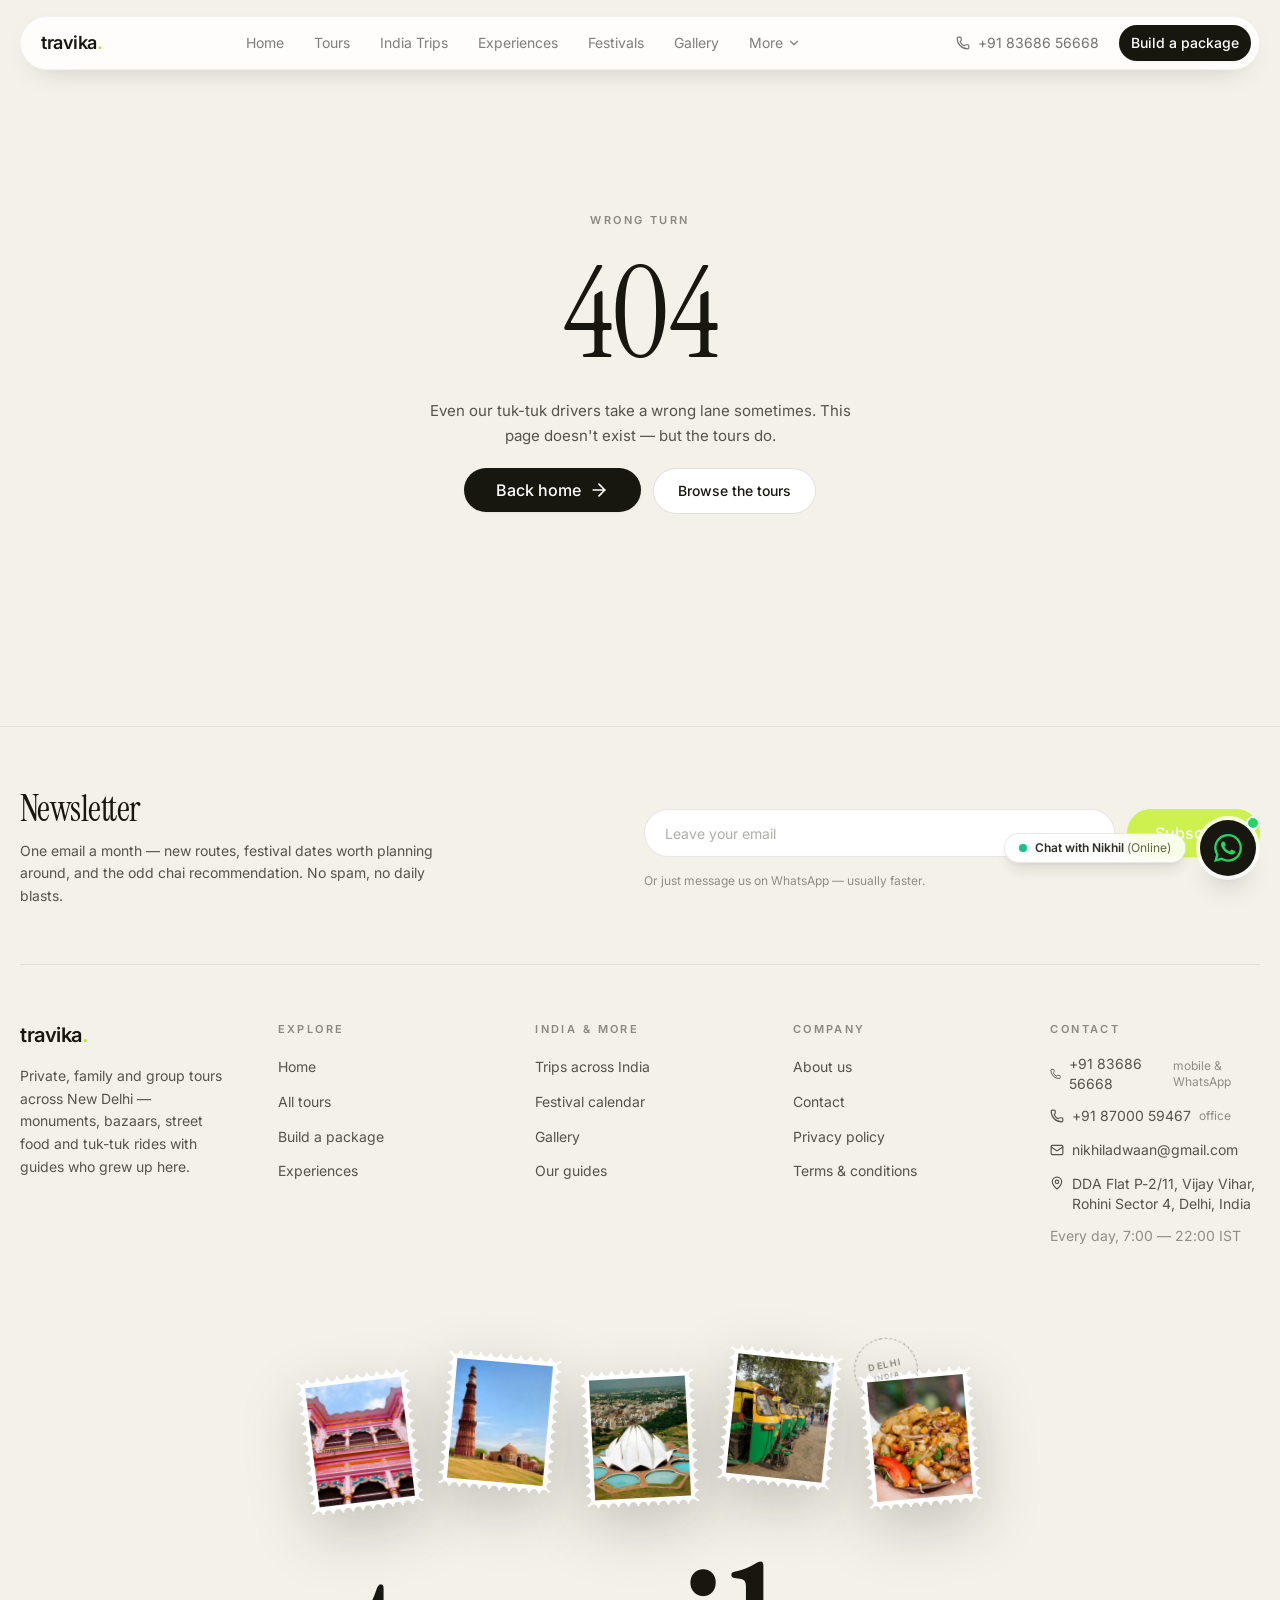
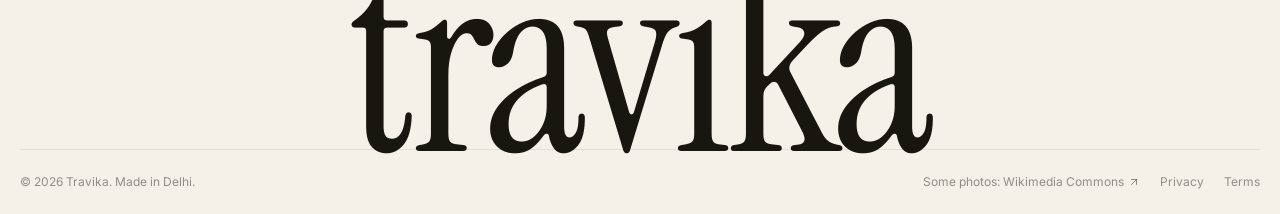
==== commit 822b4e43: "Deploy 2026-11-19 13:52" ====
--- a/about/index.html
+++ b/about/index.html
@@ -2,7 +2,6 @@
 <html lang="en">
   <head>
     <meta charset="UTF-8" />
-    <link rel="icon" href="/favicon.ico" />
     <meta
       name="viewport"
       content="width=device-width, initial-scale=1.0, maximum-scale=1.0, user-scalable=no, viewport-fit=cover"
@@ -10,11 +9,32 @@
     <meta name="theme-color" content="#f4f1e9" />
     <meta
       name="description"
-      content="Tripio — Delhi tours, walking tours, street food crawls and tuk-tuk rides with local guides. Build your own package and book a guide for New Delhi."
+      content="Travika — Delhi tours, walking tours, street food crawls and tuk-tuk rides with local guides. Build your own package and book a guide for New Delhi."
     />
-    <title>Tripio — Delhi Tours, Guides & Tuk-Tuk Rides</title>
-    <script type="module" crossorigin src="/assets/index-CdH1IULU.js"></script>
-    <link rel="stylesheet" crossorigin href="/assets/index-CUhOho3H.css">
+    <meta property="og:site_name" content="Travika" />
+    <meta property="og:type" content="website" />
+    <meta property="og:title" content="Travika — Private Delhi Tours With a Local Guide" />
+    <meta
+      property="og:description"
+      content="Private, family and group tours across New Delhi — monuments, bazaars, street food and tuk-tuk rides with a guide who grew up here. Book on WhatsApp."
+    />
+    <meta property="og:url" content="https://travika.in/" />
+    <meta property="og:image" content="https://travika.in/images/hero-lotus-poster.jpg" />
+    <meta name="twitter:card" content="summary_large_image" />
+    <meta name="twitter:title" content="Travika — Private Delhi Tours With a Local Guide" />
+    <meta
+      name="twitter:description"
+      content="Private, family and group tours across New Delhi — monuments, bazaars, street food and tuk-tuk rides with a guide who grew up here."
+    />
+    <meta
+      name="twitter:image"
+      content="https://travika.in/images/hero-lotus-poster.jpg"
+    />
+    <link rel="canonical" href="https://travika.in/" />
+    <link rel="icon" href="/favicon.ico" />
+    <title>Travika — Private Delhi Tours With a Local Guide</title>
+    <script type="module" crossorigin src="/assets/index-OiaG4SOx.js"></script>
+    <link rel="stylesheet" crossorigin href="/assets/index-D2230x7L.css">
   </head>
   <body>
     <div id="root"></div>
--- a/assets/index-D2230x7L.css
+++ b/assets/index-D2230x7L.css
@@ -0,0 +1 @@
+@font-face{font-family:Instrument Serif;font-style:normal;font-display:swap;font-weight:400;src:url(/assets/instrument-serif-latin-ext-400-normal-C2je3j2s.woff2)format("woff2"),url(/assets/instrument-serif-latin-ext-400-normal-CFCUzsTy.woff)format("woff");unicode-range:U+100-2BA,U+2BD-2C5,U+2C7-2CC,U+2CE-2D7,U+2DD-2FF,U+304,U+308,U+329,U+1D00-1DBF,U+1E00-1E9F,U+1EF2-1EFF,U+2020,U+20A0-20AB,U+20AD-20C0,U+2113,U+2C60-2C7F,U+A720-A7FF}@font-face{font-family:Instrument Serif;font-style:normal;font-display:swap;font-weight:400;src:url(/assets/instrument-serif-latin-400-normal-DnYpCC2O.woff2)format("woff2"),url(/assets/instrument-serif-latin-400-normal-BVbkICAY.woff)format("woff");unicode-range:U+??,U+131,U+152-153,U+2BB-2BC,U+2C6,U+2DA,U+2DC,U+304,U+308,U+329,U+2000-206F,U+20AC,U+2122,U+2191,U+2193,U+2212,U+2215,U+FEFF,U+FFFD}@font-face{font-family:Instrument Serif;font-style:italic;font-display:swap;font-weight:400;src:url(/assets/instrument-serif-latin-ext-400-italic-C9HzH3YL.woff2)format("woff2"),url(/assets/instrument-serif-latin-ext-400-italic-D7-lnxEk.woff)format("woff");unicode-range:U+100-2BA,U+2BD-2C5,U+2C7-2CC,U+2CE-2D7,U+2DD-2FF,U+304,U+308,U+329,U+1D00-1DBF,U+1E00-1E9F,U+1EF2-1EFF,U+2020,U+20A0-20AB,U+20AD-20C0,U+2113,U+2C60-2C7F,U+A720-A7FF}@font-face{font-family:Instrument Serif;font-style:italic;font-display:swap;font-weight:400;src:url(/assets/instrument-serif-latin-400-italic-DKMiL14s.woff2)format("woff2"),url(/assets/instrument-serif-latin-400-italic-u__WvvIK.woff)format("woff");unicode-range:U+??,U+131,U+152-153,U+2BB-2BC,U+2C6,U+2DA,U+2DC,U+304,U+308,U+329,U+2000-206F,U+20AC,U+2122,U+2191,U+2193,U+2212,U+2215,U+FEFF,U+FFFD}@font-face{font-family:Inter Variable;font-style:normal;font-display:swap;font-weight:100 900;src:url(/assets/inter-cyrillic-ext-wght-normal-BOeWTOD4.woff2)format("woff2-variations");unicode-range:U+460-52F,U+1C80-1C8A,U+20B4,U+2DE0-2DFF,U+A640-A69F,U+FE2E-FE2F}@font-face{font-family:Inter Variable;font-style:normal;font-display:swap;font-weight:100 900;src:url(/assets/inter-cyrillic-wght-normal-DqGufNeO.woff2)format("woff2-variations");unicode-range:U+301,U+400-45F,U+490-491,U+4B0-4B1,U+2116}@font-face{font-family:Inter Variable;font-style:normal;font-display:swap;font-weight:100 900;src:url(/assets/inter-greek-ext-wght-normal-DlzME5K_.woff2)format("woff2-variations");unicode-range:U+1F??}@font-face{font-family:Inter Variable;font-style:normal;font-display:swap;font-weight:100 900;src:url(/assets/inter-greek-wght-normal-CkhJZR-_.woff2)format("woff2-variations");unicode-range:U+370-377,U+37A-37F,U+384-38A,U+38C,U+38E-3A1,U+3A3-3FF}@font-face{font-family:Inter Variable;font-style:normal;font-display:swap;font-weight:100 900;src:url(/assets/inter-vietnamese-wght-normal-CBcvBZtf.woff2)format("woff2-variations");unicode-range:U+102-103,U+110-111,U+128-129,U+168-169,U+1A0-1A1,U+1AF-1B0,U+300-301,U+303-304,U+308-309,U+323,U+329,U+1EA0-1EF9,U+20AB}@font-face{font-family:Inter Variable;font-style:normal;font-display:swap;font-weight:100 900;src:url(/assets/inter-latin-ext-wght-normal-DO1Apj_S.woff2)format("woff2-variations");unicode-range:U+100-2BA,U+2BD-2C5,U+2C7-2CC,U+2CE-2D7,U+2DD-2FF,U+304,U+308,U+329,U+1D00-1DBF,U+1E00-1E9F,U+1EF2-1EFF,U+2020,U+20A0-20AB,U+20AD-20C0,U+2113,U+2C60-2C7F,U+A720-A7FF}@font-face{font-family:Inter Variable;font-style:normal;font-display:swap;font-weight:100 900;src:url(/assets/inter-latin-wght-normal-Dx4kXJAl.woff2)format("woff2-variations");unicode-range:U+??,U+131,U+152-153,U+2BB-2BC,U+2C6,U+2DA,U+2DC,U+304,U+308,U+329,U+2000-206F,U+20AC,U+2122,U+2191,U+2193,U+2212,U+2215,U+FEFF,U+FFFD}@layer properties{@supports (((-webkit-hyphens:none)) and (not (margin-trim:inline))) or ((-moz-orient:inline) and (not (color:rgb(from red r g b)))){*,:before,:after,::backdrop{--tw-translate-x:0;--tw-translate-y:0;--tw-translate-z:0;--tw-scale-x:1;--tw-scale-y:1;--tw-scale-z:1;--tw-rotate-x:initial;--tw-rotate-y:initial;--tw-rotate-z:initial;--tw-skew-x:initial;--tw-skew-y:initial;--tw-scroll-snap-strictness:proximity;--tw-divide-y-reverse:0;--tw-border-style:solid;--tw-gradient-position:initial;--tw-gradient-from:#0000;--tw-gradient-via:#0000;--tw-gradient-to:#0000;--tw-gradient-stops:initial;--tw-gradient-via-stops:initial;--tw-gradient-from-position:0%;--tw-gradient-via-position:50%;--tw-gradient-to-position:100%;--tw-leading:initial;--tw-font-weight:initial;--tw-tracking:initial;--tw-ordinal:initial;--tw-slashed-zero:initial;--tw-numeric-figure:initial;--tw-numeric-spacing:initial;--tw-numeric-fraction:initial;--tw-shadow:0 0 #0000;--tw-shadow-color:initial;--tw-shadow-alpha:100%;--tw-inset-shadow:0 0 #0000;--tw-inset-shadow-color:initial;--tw-inset-shadow-alpha:100%;--tw-ring-color:initial;--tw-ring-shadow:0 0 #0000;--tw-inset-ring-color:initial;--tw-inset-ring-shadow:0 0 #0000;--tw-ring-inset:initial;--tw-ring-offset-width:0px;--tw-ring-offset-color:#fff;--tw-ring-offset-shadow:0 0 #0000;--tw-outline-style:solid;--tw-blur:initial;--tw-brightness:initial;--tw-contrast:initial;--tw-grayscale:initial;--tw-hue-rotate:initial;--tw-invert:initial;--tw-opacity:initial;--tw-saturate:initial;--tw-sepia:initial;--tw-drop-shadow:initial;--tw-drop-shadow-color:initial;--tw-drop-shadow-alpha:100%;--tw-drop-shadow-size:initial;--tw-backdrop-blur:initial;--tw-backdrop-brightness:initial;--tw-backdrop-contrast:initial;--tw-backdrop-grayscale:initial;--tw-backdrop-hue-rotate:initial;--tw-backdrop-invert:initial;--tw-backdrop-opacity:initial;--tw-backdrop-saturate:initial;--tw-backdrop-sepia:initial;--tw-duration:initial;--tw-ease:initial;--tw-text-shadow-color:initial;--tw-text-shadow-alpha:100%}}}@layer theme{:root,:host{--font-sans:"Inter Variable", Inter, ui-sans-serif, system-ui, sans-serif;--font-mono:ui-monospace, SFMono-Regular, Menlo, Monaco, Consolas, "Liberation Mono", "Courier New", monospace;--color-red-500:oklch(63.7% .237 25.331);--color-emerald-400:oklch(76.5% .177 163.223);--color-emerald-500:oklch(69.6% .17 162.48);--color-black:#000;--color-white:#fff;--spacing:.25rem;--container-xs:20rem;--container-sm:24rem;--container-md:28rem;--container-xl:36rem;--container-2xl:42rem;--container-3xl:48rem;--container-4xl:56rem;--container-5xl:64rem;--container-6xl:72rem;--container-7xl:80rem;--text-xs:.75rem;--text-xs--line-height:calc(1 / .75);--text-sm:.875rem;--text-sm--line-height:calc(1.25 / .875);--text-base:1rem;--text-base--line-height:calc(1.5 / 1);--text-lg:1.125rem;--text-lg--line-height:calc(1.75 / 1.125);--text-xl:1.25rem;--text-xl--line-height:calc(1.75 / 1.25);--text-2xl:1.5rem;--text-2xl--line-height:calc(2 / 1.5);--text-3xl:1.875rem;--text-3xl--line-height:calc(2.25 / 1.875);--text-4xl:2.25rem;--text-4xl--line-height:calc(2.5 / 2.25);--text-5xl:3rem;--text-5xl--line-height:1;--text-6xl:3.75rem;--text-6xl--line-height:1;--font-weight-normal:400;--font-weight-medium:500;--font-weight-semibold:600;--font-weight-bold:700;--tracking-tight:-.025em;--tracking-wide:.025em;--tracking-wider:.05em;--tracking-widest:.1em;--leading-tight:1.25;--leading-snug:1.375;--leading-relaxed:1.625;--radius-sm:.25rem;--radius-md:.375rem;--radius-lg:.5rem;--radius-xl:.75rem;--radius-2xl:1rem;--radius-3xl:1.5rem;--drop-shadow-sm:0 1px 2px #00000026;--ease-out:cubic-bezier(0, 0, .2, 1);--animate-spin:spin 1s linear infinite;--animate-ping:ping 1s cubic-bezier(0, 0, .2, 1) infinite;--blur-sm:8px;--blur-md:12px;--default-transition-duration:.15s;--default-transition-timing-function:cubic-bezier(.4, 0, .2, 1);--default-font-family:var(--font-sans);--default-mono-font-family:var(--font-mono);--font-display:"Instrument Serif", "Iowan Old Style", Georgia, serif;--color-cream:#f4f1e9;--color-sage:#e7ebd5;--color-sage-deep:#dbe3c2;--color-ink:#17160f;--color-ink-soft:#55534a;--color-background:#fff;--color-foreground:#17160f;--color-primary:#17160f;--color-primary-foreground:#fdfcf8;--color-secondary:#efece1;--color-secondary-foreground:#17160f;--color-destructive:#e5484d;--color-ring:#17160f;--color-smooth-900:#2b2a22;--color-brand:#cdf14f;--color-brand-secondary:#b7e42f;--color-amber:#f2b53c;--color-amber-fg:#241c05;--color-amber-hover:#e5a726;--color-blue:#4c7df0;--color-blue-fg:#fff;--color-blue-hover:#3d6ee2;--color-green:#3ea36a;--color-green-fg:#fff;--color-green-hover:#359059;--shadow-card:0 24px 60px -32px #17160f47}}@layer base{*,:after,:before,::backdrop{box-sizing:border-box;border:0 solid;margin:0;padding:0}::file-selector-button{box-sizing:border-box;border:0 solid;margin:0;padding:0}html,:host{-webkit-text-size-adjust:100%;tab-size:4;line-height:1.5;font-family:var(--default-font-family,-apple-system, BlinkMacSystemFont, "Segoe UI", Roboto, "Helvetica Neue", "Noto Sans", Arial, sans-serif, "Apple Color Emoji", "Segoe UI Emoji", "Segoe UI Symbol", "Noto Color Emoji");font-feature-settings:var(--default-font-feature-settings,normal);font-variation-settings:var(--default-font-variation-settings,normal);-webkit-tap-highlight-color:transparent}hr{height:0;color:inherit;border-top-width:1px}abbr:where([title]){-webkit-text-decoration:underline dotted;text-decoration:underline dotted}h1,h2,h3,h4,h5,h6{font-size:inherit;font-weight:inherit}a{color:inherit;-webkit-text-decoration:inherit;-webkit-text-decoration:inherit;-webkit-text-decoration:inherit;-webkit-text-decoration:inherit;text-decoration:inherit}b,strong{font-weight:bolder}code,kbd,samp,pre{font-family:var(--default-mono-font-family,ui-monospace, SFMono-Regular, Menlo, Monaco, Consolas, "Liberation Mono", "Courier New", monospace);font-feature-settings:var(--default-mono-font-feature-settings,normal);font-variation-settings:var(--default-mono-font-variation-settings,normal);font-size:1em}small{font-size:80%}sub,sup{vertical-align:baseline;font-size:75%;line-height:0;position:relative}sub{bottom:-.25em}sup{top:-.5em}table{text-indent:0;border-color:inherit;border-collapse:collapse}:-moz-focusring:where(:not(iframe)){outline:auto}progress{vertical-align:baseline}summary{display:list-item}ol,ul,menu{list-style:none}img,svg,video,canvas,audio,iframe,embed,object{vertical-align:middle;display:block}img,video{max-width:100%;height:auto}button,input,select,optgroup,textarea{font:inherit;font-feature-settings:inherit;font-variation-settings:inherit;letter-spacing:inherit;color:inherit;opacity:1;background-color:#0000;border-radius:0}::file-selector-button{font:inherit;font-feature-settings:inherit;font-variation-settings:inherit;letter-spacing:inherit;color:inherit;opacity:1;background-color:#0000;border-radius:0}:where(select:is([multiple],[size])) optgroup{font-weight:bolder}:where(select:is([multiple],[size])) optgroup option{padding-inline-start:20px}::file-selector-button{margin-inline-end:4px}::placeholder{opacity:1}@supports (not ((-webkit-appearance:-apple-pay-button))) or (contain-intrinsic-size:1px){::placeholder{color:currentColor}@supports (color:color-mix(in lab, red, red)){::placeholder{color:color-mix(in oklab, currentcolor 50%, transparent)}}}textarea{resize:vertical}::-webkit-search-decoration{-webkit-appearance:none}::-webkit-date-and-time-value{min-height:1lh;text-align:inherit}::-webkit-datetime-edit{display:inline-flex}::-webkit-datetime-edit-fields-wrapper{padding:0}::-webkit-datetime-edit{padding-block:0}::-webkit-datetime-edit-year-field{padding-block:0}::-webkit-datetime-edit-month-field{padding-block:0}::-webkit-datetime-edit-day-field{padding-block:0}::-webkit-datetime-edit-hour-field{padding-block:0}::-webkit-datetime-edit-minute-field{padding-block:0}::-webkit-datetime-edit-second-field{padding-block:0}::-webkit-datetime-edit-millisecond-field{padding-block:0}::-webkit-datetime-edit-meridiem-field{padding-block:0}::-webkit-calendar-picker-indicator{line-height:1}:-moz-ui-invalid{box-shadow:none}button,input:where([type=button],[type=reset],[type=submit]){appearance:button}::file-selector-button{appearance:button}::-webkit-inner-spin-button{height:auto}::-webkit-outer-spin-button{height:auto}[hidden]:where(:not([hidden=until-found])){display:none!important}}@layer components;@layer utilities{.pointer-events-none{pointer-events:none}.collapse{visibility:collapse}.invisible{visibility:hidden}.visible{visibility:visible}.sr-only{clip-path:inset(50%);white-space:nowrap;border-width:0;width:1px;height:1px;margin:-1px;padding:0;position:absolute;overflow:hidden}.absolute{position:absolute}.fixed{position:fixed}.relative{position:relative}.static{position:static}.inset-0{inset:0}.inset-x-0{inset-inline:0}.inset-x-6{inset-inline:calc(var(--spacing) * 6)}.-top-1{top:calc(var(--spacing) * -1)}.-top-3{top:calc(var(--spacing) * -3)}.-top-4{top:calc(var(--spacing) * -4)}.-top-12{top:calc(var(--spacing) * -12)}.top-0{top:0}.top-1{top:var(--spacing)}.top-1\/2{top:50%}.top-3{top:calc(var(--spacing) * 3)}.top-3\.5{top:calc(var(--spacing) * 3.5)}.top-4{top:calc(var(--spacing) * 4)}.top-5{top:calc(var(--spacing) * 5)}.top-7{top:calc(var(--spacing) * 7)}.top-8{top:calc(var(--spacing) * 8)}.top-10{top:calc(var(--spacing) * 10)}.top-full{top:100%}.-right-1{right:calc(var(--spacing) * -1)}.-right-2{right:calc(var(--spacing) * -2)}.-right-3{right:calc(var(--spacing) * -3)}.-right-6{right:calc(var(--spacing) * -6)}.right-0{right:0}.right-3{right:calc(var(--spacing) * 3)}.right-3\.5{right:calc(var(--spacing) * 3.5)}.right-4{right:calc(var(--spacing) * 4)}.right-5{right:calc(var(--spacing) * 5)}.right-6{right:calc(var(--spacing) * 6)}.right-10{right:calc(var(--spacing) * 10)}.right-\[6\%\]{right:6%}.-bottom-10{bottom:calc(var(--spacing) * -10)}.-bottom-\[0\.18em\]{bottom:-.18em}.bottom-0{bottom:0}.bottom-3{bottom:calc(var(--spacing) * 3)}.bottom-3\.5{bottom:calc(var(--spacing) * 3.5)}.bottom-4{bottom:calc(var(--spacing) * 4)}.bottom-5{bottom:calc(var(--spacing) * 5)}.bottom-6{bottom:calc(var(--spacing) * 6)}.bottom-10{bottom:calc(var(--spacing) * 10)}.bottom-16{bottom:calc(var(--spacing) * 16)}.bottom-24{bottom:calc(var(--spacing) * 24)}.-left-2{left:calc(var(--spacing) * -2)}.-left-\[26px\]{left:-26px}.left-0{left:0}.left-1\/2{left:50%}.left-3{left:calc(var(--spacing) * 3)}.left-3\.5{left:calc(var(--spacing) * 3.5)}.left-4{left:calc(var(--spacing) * 4)}.left-5{left:calc(var(--spacing) * 5)}.left-6{left:calc(var(--spacing) * 6)}.-z-10{z-index:calc(10 * -1)}.z-10{z-index:10}.z-20{z-index:20}.z-30{z-index:30}.z-40{z-index:40}.z-50{z-index:50}.z-\[60\]{z-index:60}.z-\[70\]{z-index:70}.col-span-3{grid-column:span 3/span 3}.container{width:100%}@media (width>=30rem){.container{max-width:30rem}}@media (width>=40rem){.container{max-width:40rem}}@media (width>=48rem){.container{max-width:48rem}}@media (width>=64rem){.container{max-width:64rem}}@media (width>=80rem){.container{max-width:80rem}}@media (width>=96rem){.container{max-width:96rem}}.-mx-3{margin-inline:calc(var(--spacing) * -3)}.-mx-5{margin-inline:calc(var(--spacing) * -5)}.mx-auto{margin-inline:auto}.-mt-4{margin-top:calc(var(--spacing) * -4)}.mt-0\.5{margin-top:calc(var(--spacing) * .5)}.mt-1{margin-top:var(--spacing)}.mt-1\.5{margin-top:calc(var(--spacing) * 1.5)}.mt-2{margin-top:calc(var(--spacing) * 2)}.mt-2\.5{margin-top:calc(var(--spacing) * 2.5)}.mt-3{margin-top:calc(var(--spacing) * 3)}.mt-4{margin-top:calc(var(--spacing) * 4)}.mt-5{margin-top:calc(var(--spacing) * 5)}.mt-6{margin-top:calc(var(--spacing) * 6)}.mt-7{margin-top:calc(var(--spacing) * 7)}.mt-8{margin-top:calc(var(--spacing) * 8)}.mt-10{margin-top:calc(var(--spacing) * 10)}.mt-12{margin-top:calc(var(--spacing) * 12)}.mt-14{margin-top:calc(var(--spacing) * 14)}.mt-20{margin-top:calc(var(--spacing) * 20)}.mt-24{margin-top:calc(var(--spacing) * 24)}.mt-auto{margin-top:auto}.mr-2{margin-right:calc(var(--spacing) * 2)}.-mb-\[0\.18em\]{margin-bottom:-.18em}.mb-5{margin-bottom:calc(var(--spacing) * 5)}.mb-10{margin-bottom:calc(var(--spacing) * 10)}.mb-12{margin-bottom:calc(var(--spacing) * 12)}.ml-1{margin-left:var(--spacing)}.ml-1\.5{margin-left:calc(var(--spacing) * 1.5)}.ml-2{margin-left:calc(var(--spacing) * 2)}.block{display:block}.flex{display:flex}.grid{display:grid}.hidden{display:none}.inline{display:inline}.inline-block{display:inline-block}.inline-flex{display:inline-flex}.table{display:table}.aspect-\[3\/4\]{aspect-ratio:3/4}.aspect-\[4\/3\]{aspect-ratio:4/3}.aspect-\[4\/5\]{aspect-ratio:4/5}.aspect-\[16\/9\]{aspect-ratio:16/9}.aspect-\[16\/10\]{aspect-ratio:16/10}.aspect-square{aspect-ratio:1}.size-2{width:calc(var(--spacing) * 2);height:calc(var(--spacing) * 2)}.size-2\.5{width:calc(var(--spacing) * 2.5);height:calc(var(--spacing) * 2.5)}.size-3{width:calc(var(--spacing) * 3);height:calc(var(--spacing) * 3)}.size-3\.5{width:calc(var(--spacing) * 3.5);height:calc(var(--spacing) * 3.5)}.size-4{width:calc(var(--spacing) * 4);height:calc(var(--spacing) * 4)}.size-5{width:calc(var(--spacing) * 5);height:calc(var(--spacing) * 5)}.size-6{width:calc(var(--spacing) * 6);height:calc(var(--spacing) * 6)}.size-7{width:calc(var(--spacing) * 7);height:calc(var(--spacing) * 7)}.size-8{width:calc(var(--spacing) * 8);height:calc(var(--spacing) * 8)}.size-9{width:calc(var(--spacing) * 9);height:calc(var(--spacing) * 9)}.size-10{width:calc(var(--spacing) * 10);height:calc(var(--spacing) * 10)}.size-11{width:calc(var(--spacing) * 11);height:calc(var(--spacing) * 11)}.size-12{width:calc(var(--spacing) * 12);height:calc(var(--spacing) * 12)}.size-14{width:calc(var(--spacing) * 14);height:calc(var(--spacing) * 14)}.size-16{width:calc(var(--spacing) * 16);height:calc(var(--spacing) * 16)}.size-\[1em\]{width:1em;height:1em}.h-2\.5{height:calc(var(--spacing) * 2.5)}.h-7{height:calc(var(--spacing) * 7)}.h-8{height:calc(var(--spacing) * 8)}.h-9{height:calc(var(--spacing) * 9)}.h-10{height:calc(var(--spacing) * 10)}.h-11{height:calc(var(--spacing) * 11)}.h-12{height:calc(var(--spacing) * 12)}.h-20{height:calc(var(--spacing) * 20)}.h-24{height:calc(var(--spacing) * 24)}.h-\[0\.32em\]{height:.32em}.h-\[3px\]{height:3px}.h-\[62vh\]{height:62vh}.h-\[78vh\]{height:78vh}.h-\[94\%\]{height:94%}.h-\[220px\]{height:220px}.h-\[320px\]{height:320px}.h-\[340px\]{height:340px}.h-\[360px\]{height:360px}.h-\[420px\]{height:420px}.h-\[520px\]{height:520px}.h-full{height:100%}.max-h-\[76vh\]{max-height:76vh}.max-h-full{max-height:100%}.min-h-0{min-height:0}.min-h-\[70vh\]{min-height:70vh}.min-h-\[110px\]{min-height:110px}.min-h-\[220px\]{min-height:220px}.min-h-\[240px\]{min-height:240px}.min-h-\[250px\]{min-height:250px}.min-h-\[320px\]{min-height:320px}.min-h-\[420px\]{min-height:420px}.min-h-\[440px\]{min-height:440px}.min-h-\[520px\]{min-height:520px}.min-h-screen{min-height:100vh}.w-2\.5{width:calc(var(--spacing) * 2.5)}.w-6{width:calc(var(--spacing) * 6)}.w-9{width:calc(var(--spacing) * 9)}.w-10{width:calc(var(--spacing) * 10)}.w-14{width:calc(var(--spacing) * 14)}.w-32{width:calc(var(--spacing) * 32)}.w-40{width:calc(var(--spacing) * 40)}.w-52{width:calc(var(--spacing) * 52)}.w-56{width:calc(var(--spacing) * 56)}.w-64{width:calc(var(--spacing) * 64)}.w-72{width:calc(var(--spacing) * 72)}.w-\[94\%\]{width:94%}.w-\[97\%\]{width:97%}.w-\[152px\]{width:152px}.w-\[168px\]{width:168px}.w-\[280px\]{width:280px}.w-\[620px\]{width:620px}.w-full{width:100%}.max-w-2xl{max-width:var(--container-2xl)}.max-w-3xl{max-width:var(--container-3xl)}.max-w-4xl{max-width:var(--container-4xl)}.max-w-5xl{max-width:var(--container-5xl)}.max-w-6xl{max-width:var(--container-6xl)}.max-w-7xl{max-width:var(--container-7xl)}.max-w-\[16rem\]{max-width:16rem}.max-w-\[90vw\]{max-width:90vw}.max-w-\[520px\]{max-width:520px}.max-w-md{max-width:var(--container-md)}.max-w-none{max-width:none}.max-w-sm{max-width:var(--container-sm)}.max-w-xl{max-width:var(--container-xl)}.max-w-xs{max-width:var(--container-xs)}.min-w-0{min-width:0}.flex-1{flex:1}.flex-shrink{flex-shrink:1}.shrink-0{flex-shrink:0}.origin-left{transform-origin:0}.-translate-x-1{--tw-translate-x:calc(var(--spacing) * -1);translate:var(--tw-translate-x) var(--tw-translate-y)}.-translate-x-1\/2{--tw-translate-x:calc(calc(1 / 2 * 100%) * -1);translate:var(--tw-translate-x) var(--tw-translate-y)}.translate-x-0{--tw-translate-x:0px;translate:var(--tw-translate-x) var(--tw-translate-y)}.-translate-y-1\/2{--tw-translate-y:calc(calc(1 / 2 * 100%) * -1);translate:var(--tw-translate-x) var(--tw-translate-y)}.-translate-y-3{--tw-translate-y:calc(var(--spacing) * -3);translate:var(--tw-translate-x) var(--tw-translate-y)}.-translate-y-4{--tw-translate-y:calc(var(--spacing) * -4);translate:var(--tw-translate-x) var(--tw-translate-y)}.translate-y-1{--tw-translate-y:var(--spacing);translate:var(--tw-translate-x) var(--tw-translate-y)}.translate-y-2{--tw-translate-y:calc(var(--spacing) * 2);translate:var(--tw-translate-x) var(--tw-translate-y)}.translate-y-6{--tw-translate-y:calc(var(--spacing) * 6);translate:var(--tw-translate-x) var(--tw-translate-y)}.scale-95{--tw-scale-x:95%;--tw-scale-y:95%;--tw-scale-z:95%;scale:var(--tw-scale-x) var(--tw-scale-y)}.scale-\[1\.02\]{scale:1.02}.-rotate-12{rotate:-12deg}.-rotate-\[3deg\]{rotate:-3deg}.transform{transform:var(--tw-rotate-x,) var(--tw-rotate-y,) var(--tw-rotate-z,) var(--tw-skew-x,) var(--tw-skew-y,)}.animate-ping{animation:var(--animate-ping)}.animate-spin{animation:var(--animate-spin)}.cursor-grab{cursor:grab}.cursor-pointer{cursor:pointer}.resize{resize:both}.resize-y{resize:vertical}.snap-x{scroll-snap-type:x var(--tw-scroll-snap-strictness)}.snap-mandatory{--tw-scroll-snap-strictness:mandatory}.snap-center{scroll-snap-align:center}.columns-1{columns:1}.break-inside-avoid{break-inside:avoid}.grid-cols-2{grid-template-columns:repeat(2,minmax(0,1fr))}.grid-cols-6{grid-template-columns:repeat(6,minmax(0,1fr))}.grid-cols-\[minmax\(0\,1fr\)\]{grid-template-columns:minmax(0,1fr)}.flex-col{flex-direction:column}.flex-row{flex-direction:row}.flex-wrap{flex-wrap:wrap}.place-items-center{place-items:center}.items-baseline{align-items:baseline}.items-center{align-items:center}.items-end{align-items:flex-end}.items-start{align-items:flex-start}.justify-between{justify-content:space-between}.justify-center{justify-content:center}.justify-end{justify-content:flex-end}.justify-start{justify-content:flex-start}.gap-0\.5{gap:calc(var(--spacing) * .5)}.gap-1{gap:var(--spacing)}.gap-1\.5{gap:calc(var(--spacing) * 1.5)}.gap-2{gap:calc(var(--spacing) * 2)}.gap-2\.5{gap:calc(var(--spacing) * 2.5)}.gap-3{gap:calc(var(--spacing) * 3)}.gap-3\.5{gap:calc(var(--spacing) * 3.5)}.gap-4{gap:calc(var(--spacing) * 4)}.gap-5{gap:calc(var(--spacing) * 5)}.gap-6{gap:calc(var(--spacing) * 6)}.gap-8{gap:calc(var(--spacing) * 8)}.gap-10{gap:calc(var(--spacing) * 10)}.gap-12{gap:calc(var(--spacing) * 12)}.gap-14{gap:calc(var(--spacing) * 14)}.gap-x-5{column-gap:calc(var(--spacing) * 5)}.gap-y-3{row-gap:calc(var(--spacing) * 3)}:where(.divide-y>:not(:last-child)){--tw-divide-y-reverse:0;border-bottom-style:var(--tw-border-style);border-top-style:var(--tw-border-style);border-top-width:calc(1px * var(--tw-divide-y-reverse));border-bottom-width:calc(1px * calc(1 - var(--tw-divide-y-reverse)))}:where(.divide-ink\/8>:not(:last-child)){border-color:#17160f14}@supports (color:color-mix(in lab, red, red)){:where(.divide-ink\/8>:not(:last-child)){border-color:color-mix(in oklab, var(--color-ink) 8%, transparent)}}.truncate{text-overflow:ellipsis;white-space:nowrap;overflow:hidden}.overflow-hidden{overflow:hidden}.overflow-visible{overflow:visible}.overflow-x-auto{overflow-x:auto}.overflow-y-auto{overflow-y:auto}.rounded-2xl{border-radius:var(--radius-2xl)}.rounded-3xl{border-radius:var(--radius-3xl)}.rounded-\[28px\]{border-radius:28px}.rounded-\[32px\]{border-radius:32px}.rounded-\[36px\]{border-radius:36px}.rounded-full{border-radius:2147483647px}.rounded-full\!{border-radius:2147483647px!important}.rounded-lg{border-radius:var(--radius-lg)}.rounded-md{border-radius:var(--radius-md)}.rounded-none\!{border-radius:0!important}.rounded-sm{border-radius:var(--radius-sm)}.rounded-xl{border-radius:var(--radius-xl)}.rounded-t-md{border-top-left-radius:var(--radius-md);border-top-right-radius:var(--radius-md)}.border{border-style:var(--tw-border-style);border-width:1px}.border-2{border-style:var(--tw-border-style);border-width:2px}.border-4{border-style:var(--tw-border-style);border-width:4px}.border-\[0\.5px\]{border-style:var(--tw-border-style);border-width:.5px}.border-\[1\.5px\]{border-style:var(--tw-border-style);border-width:1.5px}.border-\[5px\]{border-style:var(--tw-border-style);border-width:5px}.border-y{border-block-style:var(--tw-border-style);border-block-width:1px}.border-t{border-top-style:var(--tw-border-style);border-top-width:1px}.border-b{border-bottom-style:var(--tw-border-style);border-bottom-width:1px}.border-l{border-left-style:var(--tw-border-style);border-left-width:1px}.border-dashed{--tw-border-style:dashed;border-style:dashed}.border-amber\/40{border-color:#f2b53c66}@supports (color:color-mix(in lab, red, red)){.border-amber\/40{border-color:color-mix(in oklab, var(--color-amber) 40%, transparent)}}.border-amber\/50{border-color:#f2b53c80}@supports (color:color-mix(in lab, red, red)){.border-amber\/50{border-color:color-mix(in oklab, var(--color-amber) 50%, transparent)}}.border-brand-secondary{border-color:var(--color-brand-secondary)}.border-brand-secondary\/40{border-color:#b7e42f66}@supports (color:color-mix(in lab, red, red)){.border-brand-secondary\/40{border-color:color-mix(in oklab, var(--color-brand-secondary) 40%, transparent)}}.border-brand-secondary\/50{border-color:#b7e42f80}@supports (color:color-mix(in lab, red, red)){.border-brand-secondary\/50{border-color:color-mix(in oklab, var(--color-brand-secondary) 50%, transparent)}}.border-destructive\/30{border-color:#e5484d4d}@supports (color:color-mix(in lab, red, red)){.border-destructive\/30{border-color:color-mix(in oklab, var(--color-destructive) 30%, transparent)}}.border-foreground\/10{border-color:#17160f1a}@supports (color:color-mix(in lab, red, red)){.border-foreground\/10{border-color:color-mix(in oklab, var(--color-foreground) 10%, transparent)}}.border-ink{border-color:var(--color-ink)}.border-ink\/5{border-color:#17160f0d}@supports (color:color-mix(in lab, red, red)){.border-ink\/5{border-color:color-mix(in oklab, var(--color-ink) 5%, transparent)}}.border-ink\/6{border-color:#17160f0f}@supports (color:color-mix(in lab, red, red)){.border-ink\/6{border-color:color-mix(in oklab, var(--color-ink) 6%, transparent)}}.border-ink\/8{border-color:#17160f14}@supports (color:color-mix(in lab, red, red)){.border-ink\/8{border-color:color-mix(in oklab, var(--color-ink) 8%, transparent)}}.border-ink\/10{border-color:#17160f1a}@supports (color:color-mix(in lab, red, red)){.border-ink\/10{border-color:color-mix(in oklab, var(--color-ink) 10%, transparent)}}.border-ink\/12{border-color:#17160f1f}@supports (color:color-mix(in lab, red, red)){.border-ink\/12{border-color:color-mix(in oklab, var(--color-ink) 12%, transparent)}}.border-ink\/15{border-color:#17160f26}@supports (color:color-mix(in lab, red, red)){.border-ink\/15{border-color:color-mix(in oklab, var(--color-ink) 15%, transparent)}}.border-ink\/35{border-color:#17160f59}@supports (color:color-mix(in lab, red, red)){.border-ink\/35{border-color:color-mix(in oklab, var(--color-ink) 35%, transparent)}}.border-transparent{border-color:#0000}.border-white{border-color:var(--color-white)}.border-white\/25{border-color:#ffffff40}@supports (color:color-mix(in lab, red, red)){.border-white\/25{border-color:color-mix(in oklab, var(--color-white) 25%, transparent)}}.border-white\/30{border-color:#ffffff4d}@supports (color:color-mix(in lab, red, red)){.border-white\/30{border-color:color-mix(in oklab, var(--color-white) 30%, transparent)}}.border-white\/80{border-color:#fffc}@supports (color:color-mix(in lab, red, red)){.border-white\/80{border-color:color-mix(in oklab, var(--color-white) 80%, transparent)}}.border-white\/90{border-color:#ffffffe6}@supports (color:color-mix(in lab, red, red)){.border-white\/90{border-color:color-mix(in oklab, var(--color-white) 90%, transparent)}}.bg-\[\#25d366\]{background-color:#25d366}.bg-\[\#17160f\]{background-color:#17160f}.bg-\[color-mix\(in_oklab\,var\(--btn\,var\(--color-foreground\)\)_12\%\,transparent\)\]{background-color:var(--btn,#17160f)}@supports (color:color-mix(in lab, red, red)){.bg-\[color-mix\(in_oklab\,var\(--btn\,var\(--color-foreground\)\)_12\%\,transparent\)\]{background-color:color-mix(in oklab,var(--btn,var(--color-foreground)) 12%,transparent)}}.bg-\[var\(--btn\,var\(--color-foreground\)\)\]{background-color:var(--btn,var(--color-foreground))}.bg-amber\/10{background-color:#f2b53c1a}@supports (color:color-mix(in lab, red, red)){.bg-amber\/10{background-color:color-mix(in oklab, var(--color-amber) 10%, transparent)}}.bg-amber\/12{background-color:#f2b53c1f}@supports (color:color-mix(in lab, red, red)){.bg-amber\/12{background-color:color-mix(in oklab, var(--color-amber) 12%, transparent)}}.bg-amber\/15{background-color:#f2b53c26}@supports (color:color-mix(in lab, red, red)){.bg-amber\/15{background-color:color-mix(in oklab, var(--color-amber) 15%, transparent)}}.bg-background{background-color:var(--color-background)}.bg-brand{background-color:var(--color-brand)}.bg-brand-secondary{background-color:var(--color-brand-secondary)}.bg-brand\/20{background-color:#cdf14f33}@supports (color:color-mix(in lab, red, red)){.bg-brand\/20{background-color:color-mix(in oklab, var(--color-brand) 20%, transparent)}}.bg-brand\/25{background-color:#cdf14f40}@supports (color:color-mix(in lab, red, red)){.bg-brand\/25{background-color:color-mix(in oklab, var(--color-brand) 25%, transparent)}}.bg-brand\/30{background-color:#cdf14f4d}@supports (color:color-mix(in lab, red, red)){.bg-brand\/30{background-color:color-mix(in oklab, var(--color-brand) 30%, transparent)}}.bg-brand\/35{background-color:#cdf14f59}@supports (color:color-mix(in lab, red, red)){.bg-brand\/35{background-color:color-mix(in oklab, var(--color-brand) 35%, transparent)}}.bg-cream{background-color:var(--color-cream)}.bg-cream\/60{background-color:#f4f1e999}@supports (color:color-mix(in lab, red, red)){.bg-cream\/60{background-color:color-mix(in oklab, var(--color-cream) 60%, transparent)}}.bg-cream\/70{background-color:#f4f1e9b3}@supports (color:color-mix(in lab, red, red)){.bg-cream\/70{background-color:color-mix(in oklab, var(--color-cream) 70%, transparent)}}.bg-destructive\/8{background-color:#e5484d14}@supports (color:color-mix(in lab, red, red)){.bg-destructive\/8{background-color:color-mix(in oklab, var(--color-destructive) 8%, transparent)}}.bg-emerald-400{background-color:var(--color-emerald-400)}.bg-emerald-500{background-color:var(--color-emerald-500)}.bg-ink{background-color:var(--color-ink)}.bg-ink\/12{background-color:#17160f1f}@supports (color:color-mix(in lab, red, red)){.bg-ink\/12{background-color:color-mix(in oklab, var(--color-ink) 12%, transparent)}}.bg-ink\/20{background-color:#17160f33}@supports (color:color-mix(in lab, red, red)){.bg-ink\/20{background-color:color-mix(in oklab, var(--color-ink) 20%, transparent)}}.bg-ink\/90{background-color:#17160fe6}@supports (color:color-mix(in lab, red, red)){.bg-ink\/90{background-color:color-mix(in oklab, var(--color-ink) 90%, transparent)}}.bg-primary{background-color:var(--color-primary)}.bg-sage{background-color:var(--color-sage)}.bg-secondary{background-color:var(--color-secondary)}.bg-white{background-color:var(--color-white)}.bg-white\/10{background-color:#ffffff1a}@supports (color:color-mix(in lab, red, red)){.bg-white\/10{background-color:color-mix(in oklab, var(--color-white) 10%, transparent)}}.bg-white\/15{background-color:#ffffff26}@supports (color:color-mix(in lab, red, red)){.bg-white\/15{background-color:color-mix(in oklab, var(--color-white) 15%, transparent)}}.bg-white\/55{background-color:#ffffff8c}@supports (color:color-mix(in lab, red, red)){.bg-white\/55{background-color:color-mix(in oklab, var(--color-white) 55%, transparent)}}.bg-white\/70{background-color:#ffffffb3}@supports (color:color-mix(in lab, red, red)){.bg-white\/70{background-color:color-mix(in oklab, var(--color-white) 70%, transparent)}}.bg-white\/85{background-color:#ffffffd9}@supports (color:color-mix(in lab, red, red)){.bg-white\/85{background-color:color-mix(in oklab, var(--color-white) 85%, transparent)}}.bg-white\/90{background-color:#ffffffe6}@supports (color:color-mix(in lab, red, red)){.bg-white\/90{background-color:color-mix(in oklab, var(--color-white) 90%, transparent)}}.bg-white\/95{background-color:#fffffff2}@supports (color:color-mix(in lab, red, red)){.bg-white\/95{background-color:color-mix(in oklab, var(--color-white) 95%, transparent)}}.bg-gradient-to-b{--tw-gradient-position:to bottom in oklab;background-image:linear-gradient(var(--tw-gradient-stops))}.bg-gradient-to-t{--tw-gradient-position:to top in oklab;background-image:linear-gradient(var(--tw-gradient-stops))}.from-\[\#FD4B4E\]{--tw-gradient-from:#fd4b4e;--tw-gradient-stops:var(--tw-gradient-via-stops,var(--tw-gradient-position), var(--tw-gradient-from) var(--tw-gradient-from-position), var(--tw-gradient-to) var(--tw-gradient-to-position))}.from-\[var\(--btn\,var\(--color-brand\)\)\]{--tw-gradient-from:var(--btn,var(--color-brand));--tw-gradient-stops:var(--tw-gradient-via-stops,var(--tw-gradient-position), var(--tw-gradient-from) var(--tw-gradient-from-position), var(--tw-gradient-to) var(--tw-gradient-to-position))}.from-black\/55{--tw-gradient-from:#0000008c}@supports (color:color-mix(in lab, red, red)){.from-black\/55{--tw-gradient-from:color-mix(in oklab, var(--color-black) 55%, transparent)}}.from-black\/55{--tw-gradient-stops:var(--tw-gradient-via-stops,var(--tw-gradient-position), var(--tw-gradient-from) var(--tw-gradient-from-position), var(--tw-gradient-to) var(--tw-gradient-to-position))}.from-black\/70{--tw-gradient-from:#000000b3}@supports (color:color-mix(in lab, red, red)){.from-black\/70{--tw-gradient-from:color-mix(in oklab, var(--color-black) 70%, transparent)}}.from-black\/70{--tw-gradient-stops:var(--tw-gradient-via-stops,var(--tw-gradient-position), var(--tw-gradient-from) var(--tw-gradient-from-position), var(--tw-gradient-to) var(--tw-gradient-to-position))}.from-ink\/70{--tw-gradient-from:#17160fb3}@supports (color:color-mix(in lab, red, red)){.from-ink\/70{--tw-gradient-from:color-mix(in oklab, var(--color-ink) 70%, transparent)}}.from-ink\/70{--tw-gradient-stops:var(--tw-gradient-via-stops,var(--tw-gradient-position), var(--tw-gradient-from) var(--tw-gradient-from-position), var(--tw-gradient-to) var(--tw-gradient-to-position))}.from-ink\/75{--tw-gradient-from:#17160fbf}@supports (color:color-mix(in lab, red, red)){.from-ink\/75{--tw-gradient-from:color-mix(in oklab, var(--color-ink) 75%, transparent)}}.from-ink\/75{--tw-gradient-stops:var(--tw-gradient-via-stops,var(--tw-gradient-position), var(--tw-gradient-from) var(--tw-gradient-from-position), var(--tw-gradient-to) var(--tw-gradient-to-position))}.from-ink\/80{--tw-gradient-from:#17160fcc}@supports (color:color-mix(in lab, red, red)){.from-ink\/80{--tw-gradient-from:color-mix(in oklab, var(--color-ink) 80%, transparent)}}.from-ink\/80{--tw-gradient-stops:var(--tw-gradient-via-stops,var(--tw-gradient-position), var(--tw-gradient-from) var(--tw-gradient-from-position), var(--tw-gradient-to) var(--tw-gradient-to-position))}.from-ink\/85{--tw-gradient-from:#17160fd9}@supports (color:color-mix(in lab, red, red)){.from-ink\/85{--tw-gradient-from:color-mix(in oklab, var(--color-ink) 85%, transparent)}}.from-ink\/85{--tw-gradient-stops:var(--tw-gradient-via-stops,var(--tw-gradient-position), var(--tw-gradient-from) var(--tw-gradient-from-position), var(--tw-gradient-to) var(--tw-gradient-to-position))}.from-ink\/90{--tw-gradient-from:#17160fe6}@supports (color:color-mix(in lab, red, red)){.from-ink\/90{--tw-gradient-from:color-mix(in oklab, var(--color-ink) 90%, transparent)}}.from-ink\/90{--tw-gradient-stops:var(--tw-gradient-via-stops,var(--tw-gradient-position), var(--tw-gradient-from) var(--tw-gradient-from-position), var(--tw-gradient-to) var(--tw-gradient-to-position))}.via-black\/10{--tw-gradient-via:#0000001a}@supports (color:color-mix(in lab, red, red)){.via-black\/10{--tw-gradient-via:color-mix(in oklab, var(--color-black) 10%, transparent)}}.via-black\/10{--tw-gradient-via-stops:var(--tw-gradient-position), var(--tw-gradient-from) var(--tw-gradient-from-position), var(--tw-gradient-via) var(--tw-gradient-via-position), var(--tw-gradient-to) var(--tw-gradient-to-position);--tw-gradient-stops:var(--tw-gradient-via-stops)}.via-black\/30{--tw-gradient-via:#0000004d}@supports (color:color-mix(in lab, red, red)){.via-black\/30{--tw-gradient-via:color-mix(in oklab, var(--color-black) 30%, transparent)}}.via-black\/30{--tw-gradient-via-stops:var(--tw-gradient-position), var(--tw-gradient-from) var(--tw-gradient-from-position), var(--tw-gradient-via) var(--tw-gradient-via-position), var(--tw-gradient-to) var(--tw-gradient-to-position);--tw-gradient-stops:var(--tw-gradient-via-stops)}.via-ink\/25{--tw-gradient-via:#17160f40}@supports (color:color-mix(in lab, red, red)){.via-ink\/25{--tw-gradient-via:color-mix(in oklab, var(--color-ink) 25%, transparent)}}.via-ink\/25{--tw-gradient-via-stops:var(--tw-gradient-position), var(--tw-gradient-from) var(--tw-gradient-from-position), var(--tw-gradient-via) var(--tw-gradient-via-position), var(--tw-gradient-to) var(--tw-gradient-to-position);--tw-gradient-stops:var(--tw-gradient-via-stops)}.via-ink\/35{--tw-gradient-via:#17160f59}@supports (color:color-mix(in lab, red, red)){.via-ink\/35{--tw-gradient-via:color-mix(in oklab, var(--color-ink) 35%, transparent)}}.via-ink\/35{--tw-gradient-via-stops:var(--tw-gradient-position), var(--tw-gradient-from) var(--tw-gradient-from-position), var(--tw-gradient-via) var(--tw-gradient-via-position), var(--tw-gradient-to) var(--tw-gradient-to-position);--tw-gradient-stops:var(--tw-gradient-via-stops)}.via-ink\/50{--tw-gradient-via:#17160f80}@supports (color:color-mix(in lab, red, red)){.via-ink\/50{--tw-gradient-via:color-mix(in oklab, var(--color-ink) 50%, transparent)}}.via-ink\/50{--tw-gradient-via-stops:var(--tw-gradient-position), var(--tw-gradient-from) var(--tw-gradient-from-position), var(--tw-gradient-via) var(--tw-gradient-via-position), var(--tw-gradient-to) var(--tw-gradient-to-position);--tw-gradient-stops:var(--tw-gradient-via-stops)}.via-ink\/55{--tw-gradient-via:#17160f8c}@supports (color:color-mix(in lab, red, red)){.via-ink\/55{--tw-gradient-via:color-mix(in oklab, var(--color-ink) 55%, transparent)}}.via-ink\/55{--tw-gradient-via-stops:var(--tw-gradient-position), var(--tw-gradient-from) var(--tw-gradient-from-position), var(--tw-gradient-via) var(--tw-gradient-via-position), var(--tw-gradient-to) var(--tw-gradient-to-position);--tw-gradient-stops:var(--tw-gradient-via-stops)}.via-transparent{--tw-gradient-via:transparent;--tw-gradient-via-stops:var(--tw-gradient-position), var(--tw-gradient-from) var(--tw-gradient-from-position), var(--tw-gradient-via) var(--tw-gradient-via-position), var(--tw-gradient-to) var(--tw-gradient-to-position);--tw-gradient-stops:var(--tw-gradient-via-stops)}.to-\[var\(--btn-hover\,var\(--color-brand-secondary\)\)\]{--tw-gradient-to:var(--btn-hover,var(--color-brand-secondary));--tw-gradient-stops:var(--tw-gradient-via-stops,var(--tw-gradient-position), var(--tw-gradient-from) var(--tw-gradient-from-position), var(--tw-gradient-to) var(--tw-gradient-to-position))}.to-black\/50{--tw-gradient-to:#00000080}@supports (color:color-mix(in lab, red, red)){.to-black\/50{--tw-gradient-to:color-mix(in oklab, var(--color-black) 50%, transparent)}}.to-black\/50{--tw-gradient-stops:var(--tw-gradient-via-stops,var(--tw-gradient-position), var(--tw-gradient-from) var(--tw-gradient-from-position), var(--tw-gradient-to) var(--tw-gradient-to-position))}.to-destructive{--tw-gradient-to:var(--color-destructive);--tw-gradient-stops:var(--tw-gradient-via-stops,var(--tw-gradient-position), var(--tw-gradient-from) var(--tw-gradient-from-position), var(--tw-gradient-to) var(--tw-gradient-to-position))}.to-ink\/5{--tw-gradient-to:#17160f0d}@supports (color:color-mix(in lab, red, red)){.to-ink\/5{--tw-gradient-to:color-mix(in oklab, var(--color-ink) 5%, transparent)}}.to-ink\/5{--tw-gradient-stops:var(--tw-gradient-via-stops,var(--tw-gradient-position), var(--tw-gradient-from) var(--tw-gradient-from-position), var(--tw-gradient-to) var(--tw-gradient-to-position))}.to-ink\/10{--tw-gradient-to:#17160f1a}@supports (color:color-mix(in lab, red, red)){.to-ink\/10{--tw-gradient-to:color-mix(in oklab, var(--color-ink) 10%, transparent)}}.to-ink\/10{--tw-gradient-stops:var(--tw-gradient-via-stops,var(--tw-gradient-position), var(--tw-gradient-from) var(--tw-gradient-from-position), var(--tw-gradient-to) var(--tw-gradient-to-position))}.to-ink\/20{--tw-gradient-to:#17160f33}@supports (color:color-mix(in lab, red, red)){.to-ink\/20{--tw-gradient-to:color-mix(in oklab, var(--color-ink) 20%, transparent)}}.to-ink\/20{--tw-gradient-stops:var(--tw-gradient-via-stops,var(--tw-gradient-position), var(--tw-gradient-from) var(--tw-gradient-from-position), var(--tw-gradient-to) var(--tw-gradient-to-position))}.to-ink\/70{--tw-gradient-to:#17160fb3}@supports (color:color-mix(in lab, red, red)){.to-ink\/70{--tw-gradient-to:color-mix(in oklab, var(--color-ink) 70%, transparent)}}.to-ink\/70{--tw-gradient-stops:var(--tw-gradient-via-stops,var(--tw-gradient-position), var(--tw-gradient-from) var(--tw-gradient-from-position), var(--tw-gradient-to) var(--tw-gradient-to-position))}.to-transparent{--tw-gradient-to:transparent;--tw-gradient-stops:var(--tw-gradient-via-stops,var(--tw-gradient-position), var(--tw-gradient-from) var(--tw-gradient-from-position), var(--tw-gradient-to) var(--tw-gradient-to-position))}.fill-\[\#25d366\]{fill:#25d366}.fill-amber{fill:var(--color-amber)}.fill-brand{fill:var(--color-brand)}.fill-red-500{fill:var(--color-red-500)}.object-contain{object-fit:contain}.object-cover{object-fit:cover}.p-1{padding:var(--spacing)}.p-2{padding:calc(var(--spacing) * 2)}.p-2\.5{padding:calc(var(--spacing) * 2.5)}.p-3\.5{padding:calc(var(--spacing) * 3.5)}.p-4{padding:calc(var(--spacing) * 4)}.p-5{padding:calc(var(--spacing) * 5)}.p-6{padding:calc(var(--spacing) * 6)}.p-7{padding:calc(var(--spacing) * 7)}.p-8{padding:calc(var(--spacing) * 8)}.px-1{padding-inline:var(--spacing)}.px-2\.5{padding-inline:calc(var(--spacing) * 2.5)}.px-3{padding-inline:calc(var(--spacing) * 3)}.px-3\.5{padding-inline:calc(var(--spacing) * 3.5)}.px-4{padding-inline:calc(var(--spacing) * 4)}.px-5{padding-inline:calc(var(--spacing) * 5)}.px-6{padding-inline:calc(var(--spacing) * 6)}.px-7{padding-inline:calc(var(--spacing) * 7)}.px-8{padding-inline:calc(var(--spacing) * 8)}.py-0\.5{padding-block:calc(var(--spacing) * .5)}.py-1{padding-block:var(--spacing)}.py-1\.5{padding-block:calc(var(--spacing) * 1.5)}.py-2{padding-block:calc(var(--spacing) * 2)}.py-2\.5{padding-block:calc(var(--spacing) * 2.5)}.py-3{padding-block:calc(var(--spacing) * 3)}.py-3\.5{padding-block:calc(var(--spacing) * 3.5)}.py-4{padding-block:calc(var(--spacing) * 4)}.py-5{padding-block:calc(var(--spacing) * 5)}.py-6{padding-block:calc(var(--spacing) * 6)}.py-14{padding-block:calc(var(--spacing) * 14)}.py-20{padding-block:calc(var(--spacing) * 20)}.pt-1{padding-top:var(--spacing)}.pt-2{padding-top:calc(var(--spacing) * 2)}.pt-3{padding-top:calc(var(--spacing) * 3)}.pt-4{padding-top:calc(var(--spacing) * 4)}.pt-5{padding-top:calc(var(--spacing) * 5)}.pt-8{padding-top:calc(var(--spacing) * 8)}.pt-10{padding-top:calc(var(--spacing) * 10)}.pt-14{padding-top:calc(var(--spacing) * 14)}.pt-16{padding-top:calc(var(--spacing) * 16)}.pt-24{padding-top:calc(var(--spacing) * 24)}.pt-28{padding-top:calc(var(--spacing) * 28)}.pt-36{padding-top:calc(var(--spacing) * 36)}.pr-2{padding-right:calc(var(--spacing) * 2)}.pr-4{padding-right:calc(var(--spacing) * 4)}.pb-2{padding-bottom:calc(var(--spacing) * 2)}.pb-2\.5{padding-bottom:calc(var(--spacing) * 2.5)}.pb-3\.5{padding-bottom:calc(var(--spacing) * 3.5)}.pb-10{padding-bottom:calc(var(--spacing) * 10)}.pb-14{padding-bottom:calc(var(--spacing) * 14)}.pl-5{padding-left:calc(var(--spacing) * 5)}.text-center{text-align:center}.text-left{text-align:left}.font-display{font-family:var(--font-display)}.font-mono{font-family:var(--font-mono)}.font-sans{font-family:var(--font-sans)}.text-2xl{font-size:var(--text-2xl);line-height:var(--tw-leading,var(--text-2xl--line-height))}.text-3xl{font-size:var(--text-3xl);line-height:var(--tw-leading,var(--text-3xl--line-height))}.text-4xl{font-size:var(--text-4xl);line-height:var(--tw-leading,var(--text-4xl--line-height))}.text-5xl{font-size:var(--text-5xl);line-height:var(--tw-leading,var(--text-5xl--line-height))}.text-base{font-size:var(--text-base);line-height:var(--tw-leading,var(--text-base--line-height))}.text-lg{font-size:var(--text-lg);line-height:var(--tw-leading,var(--text-lg--line-height))}.text-sm{font-size:var(--text-sm);line-height:var(--tw-leading,var(--text-sm--line-height))}.text-xl{font-size:var(--text-xl);line-height:var(--tw-leading,var(--text-xl--line-height))}.text-xs{font-size:var(--text-xs);line-height:var(--tw-leading,var(--text-xs--line-height))}.text-\[6\.5rem\]{font-size:6.5rem}.text-\[7px\]{font-size:7px}.text-\[9px\]{font-size:9px}.text-\[10px\]{font-size:10px}.text-\[11px\]{font-size:11px}.text-\[15px\]{font-size:15px}.text-\[19vw\]{font-size:19vw}.text-\[clamp\(1\.8rem\,3\.4vw\,2\.6rem\)\]{font-size:clamp(1.8rem,3.4vw,2.6rem)}.text-\[clamp\(1\.9rem\,3\.6vw\,2\.7rem\)\]{font-size:clamp(1.9rem,3.6vw,2.7rem)}.text-\[clamp\(1\.9rem\,3\.6vw\,2\.8rem\)\]{font-size:clamp(1.9rem,3.6vw,2.8rem)}.text-\[clamp\(2\.1rem\,4\.4vw\,3\.4rem\)\]{font-size:clamp(2.1rem,4.4vw,3.4rem)}.text-\[clamp\(2\.1rem\,4\.6vw\,3\.6rem\)\]{font-size:clamp(2.1rem,4.6vw,3.6rem)}.text-\[clamp\(2\.4rem\,5\.4vw\,4\.2rem\)\]{font-size:clamp(2.4rem,5.4vw,4.2rem)}.text-\[clamp\(2\.6rem\,6vw\,4\.6rem\)\]{font-size:clamp(2.6rem,6vw,4.6rem)}.text-\[clamp\(2\.9rem\,7\.2vw\,5\.8rem\)\]{font-size:clamp(2.9rem,7.2vw,5.8rem)}.text-\[clamp\(2rem\,4vw\,3rem\)\]{font-size:clamp(2rem,4vw,3rem)}.text-\[clamp\(4rem\,12vw\,8rem\)\]{font-size:clamp(4rem,12vw,8rem)}.leading-\[0\.8\]{--tw-leading:.8;line-height:.8}.leading-none{--tw-leading:1;line-height:1}.leading-relaxed{--tw-leading:var(--leading-relaxed);line-height:var(--leading-relaxed)}.leading-snug{--tw-leading:var(--leading-snug);line-height:var(--leading-snug)}.leading-tight{--tw-leading:var(--leading-tight);line-height:var(--leading-tight)}.font-bold{--tw-font-weight:var(--font-weight-bold);font-weight:var(--font-weight-bold)}.font-medium{--tw-font-weight:var(--font-weight-medium);font-weight:var(--font-weight-medium)}.font-normal{--tw-font-weight:var(--font-weight-normal);font-weight:var(--font-weight-normal)}.font-semibold{--tw-font-weight:var(--font-weight-semibold);font-weight:var(--font-weight-semibold)}.tracking-\[-0\.04em\]{--tw-tracking:-.04em;letter-spacing:-.04em}.tracking-\[0\.2em\]{--tw-tracking:.2em;letter-spacing:.2em}.tracking-\[0\.16em\]{--tw-tracking:.16em;letter-spacing:.16em}.tracking-\[0\.18em\]{--tw-tracking:.18em;letter-spacing:.18em}.tracking-tight{--tw-tracking:var(--tracking-tight);letter-spacing:var(--tracking-tight)}.tracking-wide{--tw-tracking:var(--tracking-wide);letter-spacing:var(--tracking-wide)}.tracking-wider{--tw-tracking:var(--tracking-wider);letter-spacing:var(--tracking-wider)}.tracking-widest{--tw-tracking:var(--tracking-widest);letter-spacing:var(--tracking-widest)}.whitespace-normal{white-space:normal}.whitespace-nowrap{white-space:nowrap}.text-\[var\(--btn\,var\(--color-foreground\)\)\]{color:var(--btn,var(--color-foreground))}.text-\[var\(--btn-fg\,\#fff\)\]{color:var(--btn-fg,#fff)}.text-\[var\(--btn-fg\,var\(--color-background\)\)\]{color:var(--btn-fg,var(--color-background))}.text-amber{color:var(--color-amber)}.text-brand{color:var(--color-brand)}.text-brand-secondary{color:var(--color-brand-secondary)}.text-cream{color:var(--color-cream)}.text-cream\/50{color:#f4f1e980}@supports (color:color-mix(in lab, red, red)){.text-cream\/50{color:color-mix(in oklab, var(--color-cream) 50%, transparent)}}.text-cream\/70{color:#f4f1e9b3}@supports (color:color-mix(in lab, red, red)){.text-cream\/70{color:color-mix(in oklab, var(--color-cream) 70%, transparent)}}.text-green{color:var(--color-green)}.text-ink{color:var(--color-ink)}.text-ink-soft{color:var(--color-ink-soft)}.text-ink-soft\/85{color:#55534ad9}@supports (color:color-mix(in lab, red, red)){.text-ink-soft\/85{color:color-mix(in oklab, var(--color-ink-soft) 85%, transparent)}}.text-ink\/25{color:#17160f40}@supports (color:color-mix(in lab, red, red)){.text-ink\/25{color:color-mix(in oklab, var(--color-ink) 25%, transparent)}}.text-ink\/30{color:#17160f4d}@supports (color:color-mix(in lab, red, red)){.text-ink\/30{color:color-mix(in oklab, var(--color-ink) 30%, transparent)}}.text-ink\/35{color:#17160f59}@supports (color:color-mix(in lab, red, red)){.text-ink\/35{color:color-mix(in oklab, var(--color-ink) 35%, transparent)}}.text-ink\/40{color:#17160f66}@supports (color:color-mix(in lab, red, red)){.text-ink\/40{color:color-mix(in oklab, var(--color-ink) 40%, transparent)}}.text-ink\/45{color:#17160f73}@supports (color:color-mix(in lab, red, red)){.text-ink\/45{color:color-mix(in oklab, var(--color-ink) 45%, transparent)}}.text-ink\/50{color:#17160f80}@supports (color:color-mix(in lab, red, red)){.text-ink\/50{color:color-mix(in oklab, var(--color-ink) 50%, transparent)}}.text-ink\/55{color:#17160f8c}@supports (color:color-mix(in lab, red, red)){.text-ink\/55{color:color-mix(in oklab, var(--color-ink) 55%, transparent)}}.text-ink\/60{color:#17160f99}@supports (color:color-mix(in lab, red, red)){.text-ink\/60{color:color-mix(in oklab, var(--color-ink) 60%, transparent)}}.text-ink\/65{color:#17160fa6}@supports (color:color-mix(in lab, red, red)){.text-ink\/65{color:color-mix(in oklab, var(--color-ink) 65%, transparent)}}.text-ink\/70{color:#17160fb3}@supports (color:color-mix(in lab, red, red)){.text-ink\/70{color:color-mix(in oklab, var(--color-ink) 70%, transparent)}}.text-ink\/75{color:#17160fbf}@supports (color:color-mix(in lab, red, red)){.text-ink\/75{color:color-mix(in oklab, var(--color-ink) 75%, transparent)}}.text-primary-foreground{color:var(--color-primary-foreground)}.text-red-500{color:var(--color-red-500)}.text-secondary-foreground{color:var(--color-secondary-foreground)}.text-transparent{color:#0000}.text-white{color:var(--color-white)}.text-white\/50{color:#ffffff80}@supports (color:color-mix(in lab, red, red)){.text-white\/50{color:color-mix(in oklab, var(--color-white) 50%, transparent)}}.text-white\/55{color:#ffffff8c}@supports (color:color-mix(in lab, red, red)){.text-white\/55{color:color-mix(in oklab, var(--color-white) 55%, transparent)}}.text-white\/60{color:#fff9}@supports (color:color-mix(in lab, red, red)){.text-white\/60{color:color-mix(in oklab, var(--color-white) 60%, transparent)}}.text-white\/70{color:#ffffffb3}@supports (color:color-mix(in lab, red, red)){.text-white\/70{color:color-mix(in oklab, var(--color-white) 70%, transparent)}}.text-white\/75{color:#ffffffbf}@supports (color:color-mix(in lab, red, red)){.text-white\/75{color:color-mix(in oklab, var(--color-white) 75%, transparent)}}.text-white\/80{color:#fffc}@supports (color:color-mix(in lab, red, red)){.text-white\/80{color:color-mix(in oklab, var(--color-white) 80%, transparent)}}.text-white\/85{color:#ffffffd9}@supports (color:color-mix(in lab, red, red)){.text-white\/85{color:color-mix(in oklab, var(--color-white) 85%, transparent)}}.text-white\/90{color:#ffffffe6}@supports (color:color-mix(in lab, red, red)){.text-white\/90{color:color-mix(in oklab, var(--color-white) 90%, transparent)}}.lowercase{text-transform:lowercase}.normal-case{text-transform:none}.uppercase{text-transform:uppercase}.italic{font-style:italic}.tabular-nums{--tw-numeric-spacing:tabular-nums;font-variant-numeric:var(--tw-ordinal,) var(--tw-slashed-zero,) var(--tw-numeric-figure,) var(--tw-numeric-spacing,) var(--tw-numeric-fraction,)}.line-through{text-decoration-line:line-through}.underline{text-decoration-line:underline}.underline-offset-4{text-underline-offset:4px}.opacity-0{opacity:0}.opacity-25{opacity:.25}.opacity-70{opacity:.7}.opacity-75{opacity:.75}.opacity-80{opacity:.8}.opacity-90{opacity:.9}.opacity-100{opacity:1}.shadow{--tw-shadow:0 1px 3px 0 var(--tw-shadow-color,#0000001a), 0 1px 2px -1px var(--tw-shadow-color,#0000001a);box-shadow:var(--tw-inset-shadow), var(--tw-inset-ring-shadow), var(--tw-ring-offset-shadow), var(--tw-ring-shadow), var(--tw-shadow)}.shadow-\[0_2px_8px_rgba\(23\,22\,15\,0\.06\)\]{--tw-shadow:0 2px 8px var(--tw-shadow-color,#17160f0f);box-shadow:var(--tw-inset-shadow), var(--tw-inset-ring-shadow), var(--tw-ring-offset-shadow), var(--tw-ring-shadow), var(--tw-shadow)}.shadow-\[0_4px_14px_rgba\(23\,22\,15\,0\.1\)\]{--tw-shadow:0 4px 14px var(--tw-shadow-color,#17160f1a);box-shadow:var(--tw-inset-shadow), var(--tw-inset-ring-shadow), var(--tw-ring-offset-shadow), var(--tw-ring-shadow), var(--tw-shadow)}.shadow-\[0_8px_24px_rgba\(23\,22\,15\,0\.08\)\]{--tw-shadow:0 8px 24px var(--tw-shadow-color,#17160f14);box-shadow:var(--tw-inset-shadow), var(--tw-inset-ring-shadow), var(--tw-ring-offset-shadow), var(--tw-ring-shadow), var(--tw-shadow)}.shadow-\[0_20px_45px_-10px_rgba\(23\,22\,15\,0\.08\)\]{--tw-shadow:0 20px 45px -10px var(--tw-shadow-color,#17160f14);box-shadow:var(--tw-inset-shadow), var(--tw-inset-ring-shadow), var(--tw-ring-offset-shadow), var(--tw-ring-shadow), var(--tw-shadow)}.shadow-\[0_25px_60px_-15px_rgba\(23\,22\,15\,0\.12\)\]{--tw-shadow:0 25px 60px -15px var(--tw-shadow-color,#17160f1f);box-shadow:var(--tw-inset-shadow), var(--tw-inset-ring-shadow), var(--tw-ring-offset-shadow), var(--tw-ring-shadow), var(--tw-shadow)}.shadow-\[0px_1px_2px_rgba\(0\,0\,0\,0\.4\)\,0px_0px_0px_1px_\#F61418\,inset_0px_0\.75px_0px_rgba\(255\,255\,255\,0\.2\)\]{--tw-shadow:0px 1px 2px var(--tw-shadow-color,#0006), 0px 0px 0px 1px var(--tw-shadow-color,#f61418), inset 0px .75px 0px var(--tw-shadow-color,#fff3);box-shadow:var(--tw-inset-shadow), var(--tw-inset-ring-shadow), var(--tw-ring-offset-shadow), var(--tw-ring-shadow), var(--tw-shadow)}.shadow-card{--tw-shadow:0 24px 60px -32px var(--tw-shadow-color,#17160f47);box-shadow:var(--tw-inset-shadow), var(--tw-inset-ring-shadow), var(--tw-ring-offset-shadow), var(--tw-ring-shadow), var(--tw-shadow)}.shadow-chip{--tw-shadow:0 10px 30px -18px var(--tw-shadow-color,#17160f59);box-shadow:var(--tw-inset-shadow), var(--tw-inset-ring-shadow), var(--tw-ring-offset-shadow), var(--tw-ring-shadow), var(--tw-shadow)}.shadow-inner{--tw-shadow:inset 0 2px 4px 0 var(--tw-shadow-color,#0000000d);box-shadow:var(--tw-inset-shadow), var(--tw-inset-ring-shadow), var(--tw-ring-offset-shadow), var(--tw-ring-shadow), var(--tw-shadow)}.shadow-lg{--tw-shadow:0 10px 15px -3px var(--tw-shadow-color,#0000001a), 0 4px 6px -4px var(--tw-shadow-color,#0000001a);box-shadow:var(--tw-inset-shadow), var(--tw-inset-ring-shadow), var(--tw-ring-offset-shadow), var(--tw-ring-shadow), var(--tw-shadow)}.shadow-md{--tw-shadow:0 4px 6px -1px var(--tw-shadow-color,#0000001a), 0 2px 4px -2px var(--tw-shadow-color,#0000001a);box-shadow:var(--tw-inset-shadow), var(--tw-inset-ring-shadow), var(--tw-ring-offset-shadow), var(--tw-ring-shadow), var(--tw-shadow)}.shadow-sm{--tw-shadow:0 1px 3px 0 var(--tw-shadow-color,#0000001a), 0 1px 2px -1px var(--tw-shadow-color,#0000001a);box-shadow:var(--tw-inset-shadow), var(--tw-inset-ring-shadow), var(--tw-ring-offset-shadow), var(--tw-ring-shadow), var(--tw-shadow)}.shadow-xl{--tw-shadow:0 20px 25px -5px var(--tw-shadow-color,#0000001a), 0 8px 10px -6px var(--tw-shadow-color,#0000001a);box-shadow:var(--tw-inset-shadow), var(--tw-inset-ring-shadow), var(--tw-ring-offset-shadow), var(--tw-ring-shadow), var(--tw-shadow)}.shadow-xs{--tw-shadow:0 1px 2px 0 var(--tw-shadow-color,#0000000d);box-shadow:var(--tw-inset-shadow), var(--tw-inset-ring-shadow), var(--tw-ring-offset-shadow), var(--tw-ring-shadow), var(--tw-shadow)}.ring,.ring-1{--tw-ring-shadow:var(--tw-ring-inset,) 0 0 0 calc(1px + var(--tw-ring-offset-width)) var(--tw-ring-color,currentcolor);box-shadow:var(--tw-inset-shadow), var(--tw-inset-ring-shadow), var(--tw-ring-offset-shadow), var(--tw-ring-shadow), var(--tw-shadow)}.ring-4{--tw-ring-shadow:var(--tw-ring-inset,) 0 0 0 calc(4px + var(--tw-ring-offset-width)) var(--tw-ring-color,currentcolor);box-shadow:var(--tw-inset-shadow), var(--tw-inset-ring-shadow), var(--tw-ring-offset-shadow), var(--tw-ring-shadow), var(--tw-shadow)}.shadow-black\/15{--tw-shadow-color:#00000026}@supports (color:color-mix(in lab, red, red)){.shadow-black\/15{--tw-shadow-color:color-mix(in oklab, color-mix(in oklab, var(--color-black) 15%, transparent) var(--tw-shadow-alpha), transparent)}}.shadow-black\/20{--tw-shadow-color:#0003}@supports (color:color-mix(in lab, red, red)){.shadow-black\/20{--tw-shadow-color:color-mix(in oklab, color-mix(in oklab, var(--color-black) 20%, transparent) var(--tw-shadow-alpha), transparent)}}.ring-\[color-mix\(in_oklab\,var\(--color-foreground\)_15\%\,var\(--btn\,var\(--color-brand\)\)\)\]{--tw-ring-color:#17160f}@supports (color:color-mix(in lab, red, red)){.ring-\[color-mix\(in_oklab\,var\(--color-foreground\)_15\%\,var\(--btn\,var\(--color-brand\)\)\)\]{--tw-ring-color:color-mix(in oklab,var(--color-foreground) 15%,var(--btn,var(--color-brand)))}}.ring-cream{--tw-ring-color:var(--color-cream)}.ring-foreground\/10{--tw-ring-color:#17160f1a}@supports (color:color-mix(in lab, red, red)){.ring-foreground\/10{--tw-ring-color:color-mix(in oklab, var(--color-foreground) 10%, transparent)}}.ring-white\/80{--tw-ring-color:#fffc}@supports (color:color-mix(in lab, red, red)){.ring-white\/80{--tw-ring-color:color-mix(in oklab, var(--color-white) 80%, transparent)}}.ring-offset-background{--tw-ring-offset-color:var(--color-background)}.outline{outline-style:var(--tw-outline-style);outline-width:1px}.blur-\[120px\]{--tw-blur:blur(120px);filter:var(--tw-blur,) var(--tw-brightness,) var(--tw-contrast,) var(--tw-grayscale,) var(--tw-hue-rotate,) var(--tw-invert,) var(--tw-saturate,) var(--tw-sepia,) var(--tw-drop-shadow,)}.filter{filter:var(--tw-blur,) var(--tw-brightness,) var(--tw-contrast,) var(--tw-grayscale,) var(--tw-hue-rotate,) var(--tw-invert,) var(--tw-saturate,) var(--tw-sepia,) var(--tw-drop-shadow,)}.backdrop-blur{--tw-backdrop-blur:blur(8px);-webkit-backdrop-filter:var(--tw-backdrop-blur,) var(--tw-backdrop-brightness,) var(--tw-backdrop-contrast,) var(--tw-backdrop-grayscale,) var(--tw-backdrop-hue-rotate,) var(--tw-backdrop-invert,) var(--tw-backdrop-opacity,) var(--tw-backdrop-saturate,) var(--tw-backdrop-sepia,);backdrop-filter:var(--tw-backdrop-blur,) var(--tw-backdrop-brightness,) var(--tw-backdrop-contrast,) var(--tw-backdrop-grayscale,) var(--tw-backdrop-hue-rotate,) var(--tw-backdrop-invert,) var(--tw-backdrop-opacity,) var(--tw-backdrop-saturate,) var(--tw-backdrop-sepia,)}.backdrop-blur-\[2px\]{--tw-backdrop-blur:blur(2px);-webkit-backdrop-filter:var(--tw-backdrop-blur,) var(--tw-backdrop-brightness,) var(--tw-backdrop-contrast,) var(--tw-backdrop-grayscale,) var(--tw-backdrop-hue-rotate,) var(--tw-backdrop-invert,) var(--tw-backdrop-opacity,) var(--tw-backdrop-saturate,) var(--tw-backdrop-sepia,);backdrop-filter:var(--tw-backdrop-blur,) var(--tw-backdrop-brightness,) var(--tw-backdrop-contrast,) var(--tw-backdrop-grayscale,) var(--tw-backdrop-hue-rotate,) var(--tw-backdrop-invert,) var(--tw-backdrop-opacity,) var(--tw-backdrop-saturate,) var(--tw-backdrop-sepia,)}.backdrop-blur-md{--tw-backdrop-blur:blur(var(--blur-md));-webkit-backdrop-filter:var(--tw-backdrop-blur,) var(--tw-backdrop-brightness,) var(--tw-backdrop-contrast,) var(--tw-backdrop-grayscale,) var(--tw-backdrop-hue-rotate,) var(--tw-backdrop-invert,) var(--tw-backdrop-opacity,) var(--tw-backdrop-saturate,) var(--tw-backdrop-sepia,);backdrop-filter:var(--tw-backdrop-blur,) var(--tw-backdrop-brightness,) var(--tw-backdrop-contrast,) var(--tw-backdrop-grayscale,) var(--tw-backdrop-hue-rotate,) var(--tw-backdrop-invert,) var(--tw-backdrop-opacity,) var(--tw-backdrop-saturate,) var(--tw-backdrop-sepia,)}.backdrop-blur-sm{--tw-backdrop-blur:blur(var(--blur-sm));-webkit-backdrop-filter:var(--tw-backdrop-blur,) var(--tw-backdrop-brightness,) var(--tw-backdrop-contrast,) var(--tw-backdrop-grayscale,) var(--tw-backdrop-hue-rotate,) var(--tw-backdrop-invert,) var(--tw-backdrop-opacity,) var(--tw-backdrop-saturate,) var(--tw-backdrop-sepia,);backdrop-filter:var(--tw-backdrop-blur,) var(--tw-backdrop-brightness,) var(--tw-backdrop-contrast,) var(--tw-backdrop-grayscale,) var(--tw-backdrop-hue-rotate,) var(--tw-backdrop-invert,) var(--tw-backdrop-opacity,) var(--tw-backdrop-saturate,) var(--tw-backdrop-sepia,)}.backdrop-filter{-webkit-backdrop-filter:var(--tw-backdrop-blur,) var(--tw-backdrop-brightness,) var(--tw-backdrop-contrast,) var(--tw-backdrop-grayscale,) var(--tw-backdrop-hue-rotate,) var(--tw-backdrop-invert,) var(--tw-backdrop-opacity,) var(--tw-backdrop-saturate,) var(--tw-backdrop-sepia,);backdrop-filter:var(--tw-backdrop-blur,) var(--tw-backdrop-brightness,) var(--tw-backdrop-contrast,) var(--tw-backdrop-grayscale,) var(--tw-backdrop-hue-rotate,) var(--tw-backdrop-invert,) var(--tw-backdrop-opacity,) var(--tw-backdrop-saturate,) var(--tw-backdrop-sepia,)}.transition{transition-property:color,background-color,border-color,outline-color,text-decoration-color,fill,stroke,--tw-gradient-from,--tw-gradient-via,--tw-gradient-to,opacity,box-shadow,transform,translate,scale,rotate,filter,-webkit-backdrop-filter,backdrop-filter,display,content-visibility,overlay,pointer-events;transition-timing-function:var(--tw-ease,var(--default-transition-timing-function));transition-duration:var(--tw-duration,var(--default-transition-duration))}.transition-\[transform\,background-color\,border-color\,color\,box-shadow\]{transition-property:transform,background-color,border-color,color,box-shadow;transition-timing-function:var(--tw-ease,var(--default-transition-timing-function));transition-duration:var(--tw-duration,var(--default-transition-duration))}.transition-\[transform\,box-shadow\]{transition-property:transform,box-shadow;transition-timing-function:var(--tw-ease,var(--default-transition-timing-function));transition-duration:var(--tw-duration,var(--default-transition-duration))}.transition-all{transition-property:all;transition-timing-function:var(--tw-ease,var(--default-transition-timing-function));transition-duration:var(--tw-duration,var(--default-transition-duration))}.transition-colors{transition-property:color,background-color,border-color,outline-color,text-decoration-color,fill,stroke,--tw-gradient-from,--tw-gradient-via,--tw-gradient-to;transition-timing-function:var(--tw-ease,var(--default-transition-timing-function));transition-duration:var(--tw-duration,var(--default-transition-duration))}.transition-shadow{transition-property:box-shadow;transition-timing-function:var(--tw-ease,var(--default-transition-timing-function));transition-duration:var(--tw-duration,var(--default-transition-duration))}.transition-transform{transition-property:transform,translate,scale,rotate;transition-timing-function:var(--tw-ease,var(--default-transition-timing-function));transition-duration:var(--tw-duration,var(--default-transition-duration))}.duration-150{--tw-duration:.15s;transition-duration:.15s}.duration-200{--tw-duration:.2s;transition-duration:.2s}.duration-300{--tw-duration:.3s;transition-duration:.3s}.duration-700{--tw-duration:.7s;transition-duration:.7s}.ease-out{--tw-ease:var(--ease-out);transition-timing-function:var(--ease-out)}.will-change-transform{will-change:transform}.outline-none{--tw-outline-style:none;outline-style:none}.select-none{-webkit-user-select:none;user-select:none}.\[--btn-fg\:\#fff\]{--btn-fg:#fff}.\[--btn-fg\:var\(--color-amber-fg\)\]{--btn-fg:var(--color-amber-fg)}.\[--btn-fg\:var\(--color-background\)\]{--btn-fg:var(--color-background)}.\[--btn-fg\:var\(--color-blue-fg\)\]{--btn-fg:var(--color-blue-fg)}.\[--btn-fg\:var\(--color-green-fg\)\]{--btn-fg:var(--color-green-fg)}.\[--btn-hover\:color-mix\(in_oklab\,var\(--color-destructive\)_85\%\,black\)\]{--btn-hover:#c33d41}@supports (color:color-mix(in lab, red, red)){.\[--btn-hover\:color-mix\(in_oklab\,var\(--color-destructive\)_85\%\,black\)\]{--btn-hover:color-mix(in oklab,var(--color-destructive) 85%,black)}}.\[--btn-hover\:var\(--color-amber-hover\)\]{--btn-hover:var(--color-amber-hover)}.\[--btn-hover\:var\(--color-blue-hover\)\]{--btn-hover:var(--color-blue-hover)}.\[--btn-hover\:var\(--color-brand-secondary\)\]{--btn-hover:var(--color-brand-secondary)}.\[--btn-hover\:var\(--color-green-hover\)\]{--btn-hover:var(--color-green-hover)}.\[--btn-hover\:var\(--color-smooth-900\)\]{--btn-hover:var(--color-smooth-900)}.\[--btn\:var\(--color-amber\)\]{--btn:var(--color-amber)}.\[--btn\:var\(--color-blue\)\]{--btn:var(--color-blue)}.\[--btn\:var\(--color-brand\)\]{--btn:var(--color-brand)}.\[--btn\:var\(--color-destructive\)\]{--btn:var(--color-destructive)}.\[--btn\:var\(--color-foreground\)\]{--btn:var(--color-foreground)}.\[--btn\:var\(--color-green\)\]{--btn:var(--color-green)}.\[perspective\:900px\]{perspective:900px}.text-shadow-sm{text-shadow:0px 1px 0px var(--tw-text-shadow-color,#00000013), 0px 1px 1px var(--tw-text-shadow-color,#00000013), 0px 2px 2px var(--tw-text-shadow-color,#00000013)}.group-focus-within\:visible:is(:where(.group):focus-within *){visibility:visible}.group-focus-within\:opacity-100:is(:where(.group):focus-within *){opacity:1}@media (hover:hover){.group-hover\:visible:is(:where(.group):hover *){visibility:visible}.group-hover\:translate-x-0\.5:is(:where(.group):hover *){--tw-translate-x:calc(var(--spacing) * .5);translate:var(--tw-translate-x) var(--tw-translate-y)}.group-hover\:-translate-y-0\.5:is(:where(.group):hover *){--tw-translate-y:calc(var(--spacing) * -.5);translate:var(--tw-translate-x) var(--tw-translate-y)}.group-hover\:-translate-y-1\.5:is(:where(.group):hover *){--tw-translate-y:calc(var(--spacing) * -1.5);translate:var(--tw-translate-x) var(--tw-translate-y)}.group-hover\:scale-110:is(:where(.group):hover *){--tw-scale-x:110%;--tw-scale-y:110%;--tw-scale-z:110%;scale:var(--tw-scale-x) var(--tw-scale-y)}.group-hover\:scale-\[1\.04\]:is(:where(.group):hover *){scale:1.04}.group-hover\:scale-\[1\.05\]:is(:where(.group):hover *){scale:1.05}.group-hover\:scale-\[1\.06\]:is(:where(.group):hover *){scale:1.06}.group-hover\:rotate-180:is(:where(.group):hover *){rotate:180deg}.group-hover\:text-ink:is(:where(.group):hover *){color:var(--color-ink)}.group-hover\:opacity-100:is(:where(.group):hover *){opacity:1}.group-hover\:shadow-\[0_30px_70px_-34px_rgb\(23_22_15\/0\.45\)\]:is(:where(.group):hover *){--tw-shadow:0 30px 70px -34px var(--tw-shadow-color,#17160f73);box-shadow:var(--tw-inset-shadow), var(--tw-inset-ring-shadow), var(--tw-ring-offset-shadow), var(--tw-ring-shadow), var(--tw-shadow)}}.placeholder\:text-ink\/35::placeholder{color:#17160f59}@supports (color:color-mix(in lab, red, red)){.placeholder\:text-ink\/35::placeholder{color:color-mix(in oklab, var(--color-ink) 35%, transparent)}}.first\:ml-0:first-child{margin-left:0}@media (hover:hover){.hover\:scale-105:hover{--tw-scale-x:105%;--tw-scale-y:105%;--tw-scale-z:105%;scale:var(--tw-scale-x) var(--tw-scale-y)}.hover\:scale-110:hover{--tw-scale-x:110%;--tw-scale-y:110%;--tw-scale-z:110%;scale:var(--tw-scale-x) var(--tw-scale-y)}.hover\:rotate-0:hover{rotate:0deg}.hover\:border-ink\/25:hover{border-color:#17160f40}@supports (color:color-mix(in lab, red, red)){.hover\:border-ink\/25:hover{border-color:color-mix(in oklab, var(--color-ink) 25%, transparent)}}.hover\:border-ink\/30:hover{border-color:#17160f4d}@supports (color:color-mix(in lab, red, red)){.hover\:border-ink\/30:hover{border-color:color-mix(in oklab, var(--color-ink) 30%, transparent)}}.hover\:border-transparent:hover{border-color:#0000}.hover\:bg-\[\#201e14\]:hover{background-color:#201e14}.hover\:bg-\[color-mix\(in_oklab\,var\(--btn\,var\(--color-foreground\)\)_10\%\,transparent\)\]:hover{background-color:var(--btn,#17160f)}@supports (color:color-mix(in lab, red, red)){.hover\:bg-\[color-mix\(in_oklab\,var\(--btn\,var\(--color-foreground\)\)_10\%\,transparent\)\]:hover{background-color:color-mix(in oklab,var(--btn,var(--color-foreground)) 10%,transparent)}}.hover\:bg-\[color-mix\(in_oklab\,var\(--btn\,var\(--color-foreground\)\)_18\%\,transparent\)\]:hover{background-color:var(--btn,#17160f)}@supports (color:color-mix(in lab, red, red)){.hover\:bg-\[color-mix\(in_oklab\,var\(--btn\,var\(--color-foreground\)\)_18\%\,transparent\)\]:hover{background-color:color-mix(in oklab,var(--btn,var(--color-foreground)) 18%,transparent)}}.hover\:bg-\[var\(--btn-hover\,var\(--color-smooth-900\)\)\]:hover{background-color:var(--btn-hover,var(--color-smooth-900))}.hover\:bg-brand:hover{background-color:var(--color-brand)}.hover\:bg-cream:hover{background-color:var(--color-cream)}.hover\:bg-ink\/35:hover{background-color:#17160f59}@supports (color:color-mix(in lab, red, red)){.hover\:bg-ink\/35:hover{background-color:color-mix(in oklab, var(--color-ink) 35%, transparent)}}.hover\:bg-primary:hover{background-color:var(--color-primary)}.hover\:bg-primary\/90:hover{background-color:#17160fe6}@supports (color:color-mix(in lab, red, red)){.hover\:bg-primary\/90:hover{background-color:color-mix(in oklab, var(--color-primary) 90%, transparent)}}.hover\:bg-sage-deep:hover{background-color:var(--color-sage-deep)}.hover\:bg-secondary\/80:hover{background-color:#efece1cc}@supports (color:color-mix(in lab, red, red)){.hover\:bg-secondary\/80:hover{background-color:color-mix(in oklab, var(--color-secondary) 80%, transparent)}}.hover\:bg-white\/10:hover{background-color:#ffffff1a}@supports (color:color-mix(in lab, red, red)){.hover\:bg-white\/10:hover{background-color:color-mix(in oklab, var(--color-white) 10%, transparent)}}.hover\:bg-white\/20:hover{background-color:#fff3}@supports (color:color-mix(in lab, red, red)){.hover\:bg-white\/20:hover{background-color:color-mix(in oklab, var(--color-white) 20%, transparent)}}.hover\:from-\[var\(--btn-hover\,var\(--color-brand-secondary\)\)\]:hover{--tw-gradient-from:var(--btn-hover,var(--color-brand-secondary));--tw-gradient-stops:var(--tw-gradient-via-stops,var(--tw-gradient-position), var(--tw-gradient-from) var(--tw-gradient-from-position), var(--tw-gradient-to) var(--tw-gradient-to-position))}.hover\:from-destructive:hover{--tw-gradient-from:var(--color-destructive);--tw-gradient-stops:var(--tw-gradient-via-stops,var(--tw-gradient-position), var(--tw-gradient-from) var(--tw-gradient-from-position), var(--tw-gradient-to) var(--tw-gradient-to-position))}.hover\:to-\[var\(--btn-hover\,var\(--color-brand-secondary\)\)\]:hover{--tw-gradient-to:var(--btn-hover,var(--color-brand-secondary));--tw-gradient-stops:var(--tw-gradient-via-stops,var(--tw-gradient-position), var(--tw-gradient-from) var(--tw-gradient-from-position), var(--tw-gradient-to) var(--tw-gradient-to-position))}.hover\:to-destructive:hover{--tw-gradient-to:var(--color-destructive);--tw-gradient-stops:var(--tw-gradient-via-stops,var(--tw-gradient-position), var(--tw-gradient-from) var(--tw-gradient-from-position), var(--tw-gradient-to) var(--tw-gradient-to-position))}.hover\:text-ink:hover{color:var(--color-ink)}.hover\:underline:hover{text-decoration-line:underline}.hover\:shadow-2xl:hover{--tw-shadow:0 25px 50px -12px var(--tw-shadow-color,#00000040);box-shadow:var(--tw-inset-shadow), var(--tw-inset-ring-shadow), var(--tw-ring-offset-shadow), var(--tw-ring-shadow), var(--tw-shadow)}}.focus\:ring-2:focus{--tw-ring-shadow:var(--tw-ring-inset,) 0 0 0 calc(2px + var(--tw-ring-offset-width)) var(--tw-ring-color,currentcolor);box-shadow:var(--tw-inset-shadow), var(--tw-inset-ring-shadow), var(--tw-ring-offset-shadow), var(--tw-ring-shadow), var(--tw-shadow)}.focus\:ring-brand:focus{--tw-ring-color:var(--color-brand)}.focus-visible\:ring-2:focus-visible{--tw-ring-shadow:var(--tw-ring-inset,) 0 0 0 calc(2px + var(--tw-ring-offset-width)) var(--tw-ring-color,currentcolor);box-shadow:var(--tw-inset-shadow), var(--tw-inset-ring-shadow), var(--tw-ring-offset-shadow), var(--tw-ring-shadow), var(--tw-shadow)}.focus-visible\:ring-brand:focus-visible{--tw-ring-color:var(--color-brand)}.focus-visible\:ring-ring:focus-visible{--tw-ring-color:var(--color-ring)}.focus-visible\:ring-offset-2:focus-visible{--tw-ring-offset-width:2px;--tw-ring-offset-shadow:var(--tw-ring-inset,) 0 0 0 var(--tw-ring-offset-width) var(--tw-ring-offset-color)}.focus-visible\:outline-none:focus-visible{--tw-outline-style:none;outline-style:none}.active\:scale-90:active{--tw-scale-x:90%;--tw-scale-y:90%;--tw-scale-z:90%;scale:var(--tw-scale-x) var(--tw-scale-y)}.active\:scale-95:active{--tw-scale-x:95%;--tw-scale-y:95%;--tw-scale-z:95%;scale:var(--tw-scale-x) var(--tw-scale-y)}.active\:scale-\[0\.97\]:active{scale:.97}.active\:cursor-grabbing:active{cursor:grabbing}.disabled\:pointer-events-none:disabled{pointer-events:none}.disabled\:opacity-30:disabled{opacity:.3}.disabled\:opacity-50:disabled{opacity:.5}@media (prefers-reduced-motion:reduce){.motion-reduce\:transition-none{transition-property:none}.motion-reduce\:active\:scale-100:active{--tw-scale-x:100%;--tw-scale-y:100%;--tw-scale-z:100%;scale:var(--tw-scale-x) var(--tw-scale-y)}}@media (width>=30rem){.xs\:w-\[168px\]{width:168px}}@media (width>=40rem){.sm\:-top-16{top:calc(var(--spacing) * -16)}.sm\:-right-10{right:calc(var(--spacing) * -10)}.sm\:right-10{right:calc(var(--spacing) * 10)}.sm\:-left-\[38px\]{left:-38px}.sm\:-mt-10{margin-top:calc(var(--spacing) * -10)}.sm\:mt-8{margin-top:calc(var(--spacing) * 8)}.sm\:block{display:block}.sm\:flex{display:flex}.sm\:inline{display:inline}.sm\:h-\[86vh\]{height:86vh}.sm\:min-h-\[640px\]{min-height:640px}.sm\:w-20{width:calc(var(--spacing) * 20)}.sm\:w-40{width:calc(var(--spacing) * 40)}.sm\:w-\[106\%\]{width:106%}.sm\:w-\[190px\]{width:190px}.sm\:w-\[200px\]{width:200px}.sm\:w-\[330px\]{width:330px}.sm\:columns-2{columns:2}.sm\:grid-cols-2{grid-template-columns:repeat(2,minmax(0,1fr))}.sm\:grid-cols-3{grid-template-columns:repeat(3,minmax(0,1fr))}.sm\:flex-row{flex-direction:row}.sm\:justify-between{justify-content:space-between}.sm\:justify-start{justify-content:flex-start}.sm\:gap-4{gap:calc(var(--spacing) * 4)}.sm\:gap-5{gap:calc(var(--spacing) * 5)}.sm\:p-7{padding:calc(var(--spacing) * 7)}.sm\:p-8{padding:calc(var(--spacing) * 8)}.sm\:p-9{padding:calc(var(--spacing) * 9)}.sm\:p-10{padding:calc(var(--spacing) * 10)}.sm\:p-12{padding:calc(var(--spacing) * 12)}.sm\:px-4{padding-inline:calc(var(--spacing) * 4)}.sm\:px-5{padding-inline:calc(var(--spacing) * 5)}.sm\:py-24{padding-block:calc(var(--spacing) * 24)}.sm\:pt-4{padding-top:calc(var(--spacing) * 4)}.sm\:pt-12{padding-top:calc(var(--spacing) * 12)}.sm\:pt-28{padding-top:calc(var(--spacing) * 28)}.sm\:pt-32{padding-top:calc(var(--spacing) * 32)}.sm\:pt-36{padding-top:calc(var(--spacing) * 36)}.sm\:pt-44{padding-top:calc(var(--spacing) * 44)}.sm\:pb-20{padding-bottom:calc(var(--spacing) * 20)}.sm\:pl-8{padding-left:calc(var(--spacing) * 8)}.sm\:text-left{text-align:left}.sm\:text-4xl{font-size:var(--text-4xl);line-height:var(--tw-leading,var(--text-4xl--line-height))}.sm\:text-5xl{font-size:var(--text-5xl);line-height:var(--tw-leading,var(--text-5xl--line-height))}.sm\:text-6xl{font-size:var(--text-6xl);line-height:var(--tw-leading,var(--text-6xl--line-height))}.sm\:text-\[1\.7rem\]{font-size:1.7rem}}@media (width>=48rem){.md\:w-\[370px\]{width:370px}}@media (width>=64rem){.lg\:sticky{position:sticky}.lg\:top-28{top:calc(var(--spacing) * 28)}.lg\:right-\[19\%\]{right:19%}.lg\:col-span-3{grid-column:span 3/span 3}.lg\:col-span-4{grid-column:span 4/span 4}.lg\:col-span-5{grid-column:span 5/span 5}.lg\:row-span-2{grid-row:span 2/span 2}.lg\:mx-0{margin-inline:0}.lg\:block{display:block}.lg\:flex{display:flex}.lg\:grid{display:grid}.lg\:hidden{display:none}.lg\:w-24{width:calc(var(--spacing) * 24)}.lg\:w-\[210px\]{width:210px}.lg\:w-auto{width:auto}.lg\:columns-3{columns:3}.lg\:grid-cols-2{grid-template-columns:repeat(2,minmax(0,1fr))}.lg\:grid-cols-3{grid-template-columns:repeat(3,minmax(0,1fr))}.lg\:grid-cols-4{grid-template-columns:repeat(4,minmax(0,1fr))}.lg\:grid-cols-5{grid-template-columns:repeat(5,minmax(0,1fr))}.lg\:grid-cols-6{grid-template-columns:repeat(6,minmax(0,1fr))}.lg\:grid-cols-12{grid-template-columns:repeat(12,minmax(0,1fr))}.lg\:grid-cols-\[1\.4fr_1fr\]{grid-template-columns:1.4fr 1fr}.lg\:grid-cols-\[1\.6fr_1fr\]{grid-template-columns:1.6fr 1fr}.lg\:grid-cols-\[1\.55fr_1fr\]{grid-template-columns:1.55fr 1fr}.lg\:grid-cols-\[1fr_1\.1fr\]{grid-template-columns:1fr 1.1fr}.lg\:grid-cols-\[1fr_1\.2fr\]{grid-template-columns:1fr 1.2fr}.lg\:grid-cols-\[1fr_1\.35fr\]{grid-template-columns:1fr 1.35fr}.lg\:flex-row{flex-direction:row}.lg\:items-center{align-items:center}.lg\:gap-7{gap:calc(var(--spacing) * 7)}.lg\:gap-12{gap:calc(var(--spacing) * 12)}.lg\:gap-16{gap:calc(var(--spacing) * 16)}.lg\:gap-20{gap:calc(var(--spacing) * 20)}.lg\:overflow-visible{overflow:visible}.lg\:px-0{padding-inline:0}.lg\:pb-0{padding-bottom:0}.lg\:text-\[16rem\]{font-size:16rem}}@media (width>=80rem){.xl\:mx-auto{margin-inline:auto}.xl\:flex{display:flex}.xl\:justify-center{justify-content:center}.xl\:overflow-visible{overflow:visible}.xl\:px-0{padding-inline:0}.xl\:px-3\.5{padding-inline:calc(var(--spacing) * 3.5)}}@media (prefers-color-scheme:dark){.dark\:ring-foreground\/15{--tw-ring-color:#17160f26}@supports (color:color-mix(in lab, red, red)){.dark\:ring-foreground\/15{--tw-ring-color:color-mix(in oklab, var(--color-foreground) 15%, transparent)}}}.\[\&_svg\]\:pointer-events-none svg{pointer-events:none}.\[\&_svg\]\:size-3\.5 svg{width:calc(var(--spacing) * 3.5);height:calc(var(--spacing) * 3.5)}.\[\&_svg\]\:size-4 svg{width:calc(var(--spacing) * 4);height:calc(var(--spacing) * 4)}.\[\&_svg\]\:size-5 svg{width:calc(var(--spacing) * 5);height:calc(var(--spacing) * 5)}.\[\&_svg\]\:shrink-0 svg{flex-shrink:0}.\[\&_svg\]\:drop-shadow-sm svg{--tw-drop-shadow-size:drop-shadow(0 1px 2px var(--tw-drop-shadow-color,#00000026));--tw-drop-shadow:drop-shadow(var(--drop-shadow-sm));filter:var(--tw-blur,) var(--tw-brightness,) var(--tw-contrast,) var(--tw-grayscale,) var(--tw-hue-rotate,) var(--tw-invert,) var(--tw-saturate,) var(--tw-sepia,) var(--tw-drop-shadow,)}.font-display{font-family:var(--font-display);letter-spacing:-.015em;font-weight:400;line-height:1.02}.eyebrow{letter-spacing:.22em;text-transform:uppercase;color:#17160f7a;font-size:11px;font-weight:600}@supports (color:color-mix(in lab, red, red)){.eyebrow{color:color-mix(in oklab, var(--color-ink) 48%, transparent)}}.card-surface{background:var(--color-background);border:1px solid #17160f12}@supports (color:color-mix(in lab, red, red)){.card-surface{border:1px solid color-mix(in oklab, var(--color-ink) 7%, transparent)}}.card-surface{box-shadow:var(--shadow-card);border-radius:24px}.polaroid{background:#fff;border-radius:14px;padding:8px 8px 30px;box-shadow:0 1px #17160f0a,0 18px 40px -22px #17160f66}.polaroid img{border-radius:8px;display:block}.text-balance{text-wrap:balance}.scrollbar-none{scrollbar-width:none}.scrollbar-none::-webkit-scrollbar{display:none}.stamp-shadow{filter:drop-shadow(0 20px 30px #17160f38)}.stamp{--notch:4px;--step:10px;padding:calc(var(--notch) + 4px);--stamp-mask:radial-gradient(var(--notch) at 50% 0, #0000 98%, #000 100%) 50% 0 / var(--step) 100% repeat-x, radial-gradient(var(--notch) at 50% 100%, #0000 98%, #000 100%) 50% 100% / var(--step) 100% repeat-x, radial-gradient(var(--notch) at 0 50%, #0000 98%, #000 100%) 0 50% / 100% var(--step) repeat-y, radial-gradient(var(--notch) at 100% 50%, #0000 98%, #000 100%) 100% 50% / 100% var(--step) repeat-y;-webkit-mask:var(--stamp-mask);-webkit-mask:var(--stamp-mask);-webkit-mask:var(--stamp-mask);-webkit-mask:var(--stamp-mask);mask:var(--stamp-mask);-webkit-mask-composite:source-in;-webkit-mask-composite:source-in;-webkit-mask-composite:source-in;background:#fff;-webkit-mask-composite:source-in;mask-composite:intersect}}@keyframes squiggle-draw{to{stroke-dashoffset:0}}@keyframes float-soft{0%,to{transform:translateY(0)}50%{transform:translateY(-10px)}}html{touch-action:pan-x pan-y;-webkit-text-size-adjust:100%;-moz-text-size-adjust:100%;text-size-adjust:100%;-webkit-overflow-scrolling:touch;overflow-x:clip}body{background:var(--color-cream);color:var(--color-ink);font-family:var(--font-sans);touch-action:pan-x pan-y;-webkit-font-smoothing:antialiased;-moz-osx-font-smoothing:grayscale;text-rendering:optimizespeed;margin:0;font-size:16px;line-height:1.55;overflow-x:clip}main>section{content-visibility:auto;contain-intrinsic-size:auto 650px}img,video{backface-visibility:hidden;transform:translateZ(0)}@supports not (overflow-x:clip){body{overflow-x:hidden}}::selection{background:var(--color-brand);color:var(--color-ink)}::-webkit-scrollbar{width:10px;height:10px}::-webkit-scrollbar-track{background:var(--color-cream)}::-webkit-scrollbar-thumb{border:2px solid var(--color-cream);background:#d5cfbe;border-radius:999px}::-webkit-scrollbar-thumb:hover{background:#c2bba6}@media (prefers-reduced-motion:reduce){html{scroll-behavior:auto}}@property --tw-translate-x{syntax:"*";inherits:false;initial-value:0}@property --tw-translate-y{syntax:"*";inherits:false;initial-value:0}@property --tw-translate-z{syntax:"*";inherits:false;initial-value:0}@property --tw-scale-x{syntax:"*";inherits:false;initial-value:1}@property --tw-scale-y{syntax:"*";inherits:false;initial-value:1}@property --tw-scale-z{syntax:"*";inherits:false;initial-value:1}@property --tw-rotate-x{syntax:"*";inherits:false}@property --tw-rotate-y{syntax:"*";inherits:false}@property --tw-rotate-z{syntax:"*";inherits:false}@property --tw-skew-x{syntax:"*";inherits:false}@property --tw-skew-y{syntax:"*";inherits:false}@property --tw-scroll-snap-strictness{syntax:"*";inherits:false;initial-value:proximity}@property --tw-divide-y-reverse{syntax:"*";inherits:false;initial-value:0}@property --tw-border-style{syntax:"*";inherits:false;initial-value:solid}@property --tw-gradient-position{syntax:"*";inherits:false}@property --tw-gradient-from{syntax:"<color>";inherits:false;initial-value:#0000}@property --tw-gradient-via{syntax:"<color>";inherits:false;initial-value:#0000}@property --tw-gradient-to{syntax:"<color>";inherits:false;initial-value:#0000}@property --tw-gradient-stops{syntax:"*";inherits:false}@property --tw-gradient-via-stops{syntax:"*";inherits:false}@property --tw-gradient-from-position{syntax:"<length-percentage>";inherits:false;initial-value:0%}@property --tw-gradient-via-position{syntax:"<length-percentage>";inherits:false;initial-value:50%}@property --tw-gradient-to-position{syntax:"<length-percentage>";inherits:false;initial-value:100%}@property --tw-leading{syntax:"*";inherits:false}@property --tw-font-weight{syntax:"*";inherits:false}@property --tw-tracking{syntax:"*";inherits:false}@property --tw-ordinal{syntax:"*";inherits:false}@property --tw-slashed-zero{syntax:"*";inherits:false}@property --tw-numeric-figure{syntax:"*";inherits:false}@property --tw-numeric-spacing{syntax:"*";inherits:false}@property --tw-numeric-fraction{syntax:"*";inherits:false}@property --tw-shadow{syntax:"*";inherits:false;initial-value:0 0 #0000}@property --tw-shadow-color{syntax:"*";inherits:false}@property --tw-shadow-alpha{syntax:"<percentage>";inherits:false;initial-value:100%}@property --tw-inset-shadow{syntax:"*";inherits:false;initial-value:0 0 #0000}@property --tw-inset-shadow-color{syntax:"*";inherits:false}@property --tw-inset-shadow-alpha{syntax:"<percentage>";inherits:false;initial-value:100%}@property --tw-ring-color{syntax:"*";inherits:false}@property --tw-ring-shadow{syntax:"*";inherits:false;initial-value:0 0 #0000}@property --tw-inset-ring-color{syntax:"*";inherits:false}@property --tw-inset-ring-shadow{syntax:"*";inherits:false;initial-value:0 0 #0000}@property --tw-ring-inset{syntax:"*";inherits:false}@property --tw-ring-offset-width{syntax:"<length>";inherits:false;initial-value:0}@property --tw-ring-offset-color{syntax:"*";inherits:false;initial-value:#fff}@property --tw-ring-offset-shadow{syntax:"*";inherits:false;initial-value:0 0 #0000}@property --tw-outline-style{syntax:"*";inherits:false;initial-value:solid}@property --tw-blur{syntax:"*";inherits:false}@property --tw-brightness{syntax:"*";inherits:false}@property --tw-contrast{syntax:"*";inherits:false}@property --tw-grayscale{syntax:"*";inherits:false}@property --tw-hue-rotate{syntax:"*";inherits:false}@property --tw-invert{syntax:"*";inherits:false}@property --tw-opacity{syntax:"*";inherits:false}@property --tw-saturate{syntax:"*";inherits:false}@property --tw-sepia{syntax:"*";inherits:false}@property --tw-drop-shadow{syntax:"*";inherits:false}@property --tw-drop-shadow-color{syntax:"*";inherits:false}@property --tw-drop-shadow-alpha{syntax:"<percentage>";inherits:false;initial-value:100%}@property --tw-drop-shadow-size{syntax:"*";inherits:false}@property --tw-backdrop-blur{syntax:"*";inherits:false}@property --tw-backdrop-brightness{syntax:"*";inherits:false}@property --tw-backdrop-contrast{syntax:"*";inherits:false}@property --tw-backdrop-grayscale{syntax:"*";inherits:false}@property --tw-backdrop-hue-rotate{syntax:"*";inherits:false}@property --tw-backdrop-invert{syntax:"*";inherits:false}@property --tw-backdrop-opacity{syntax:"*";inherits:false}@property --tw-backdrop-saturate{syntax:"*";inherits:false}@property --tw-backdrop-sepia{syntax:"*";inherits:false}@property --tw-duration{syntax:"*";inherits:false}@property --tw-ease{syntax:"*";inherits:false}@property --tw-text-shadow-color{syntax:"*";inherits:false}@property --tw-text-shadow-alpha{syntax:"<percentage>";inherits:false;initial-value:100%}@keyframes spin{to{transform:rotate(360deg)}}@keyframes ping{75%,to{opacity:0;transform:scale(2)}}
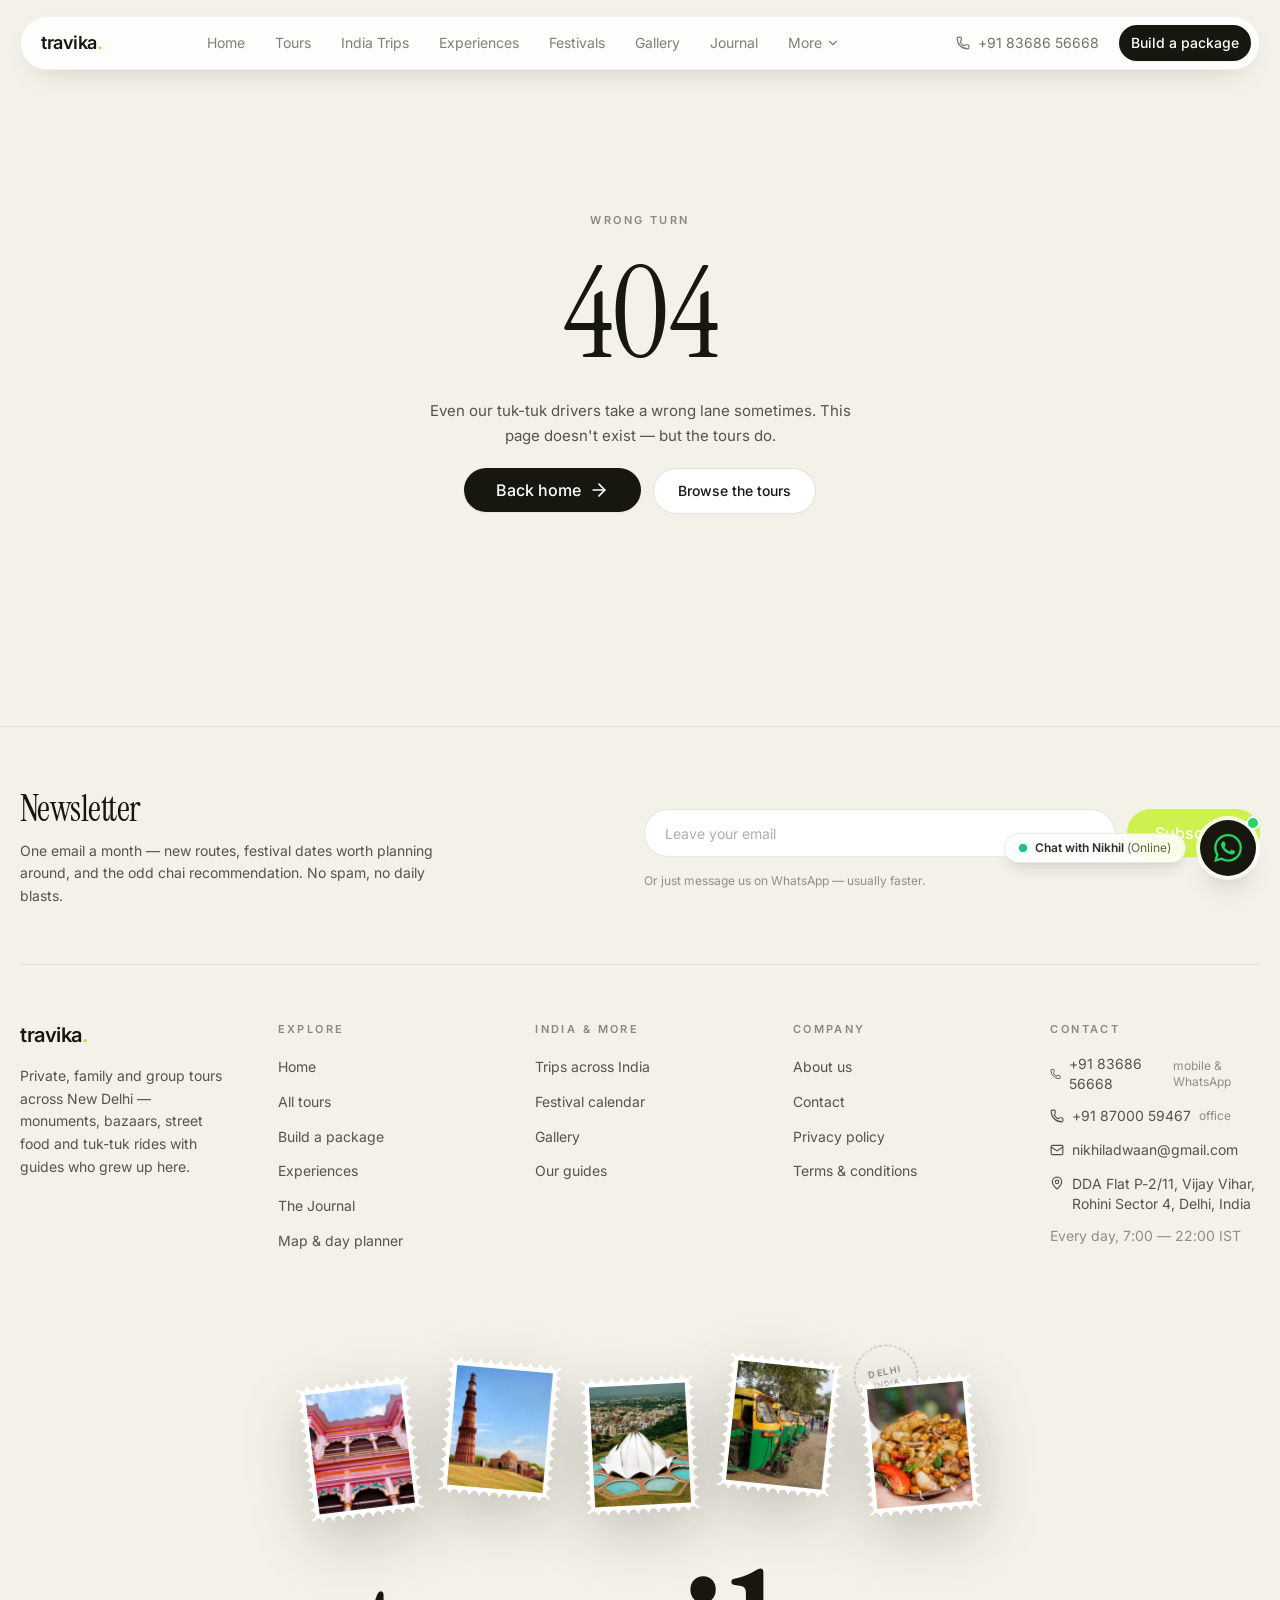
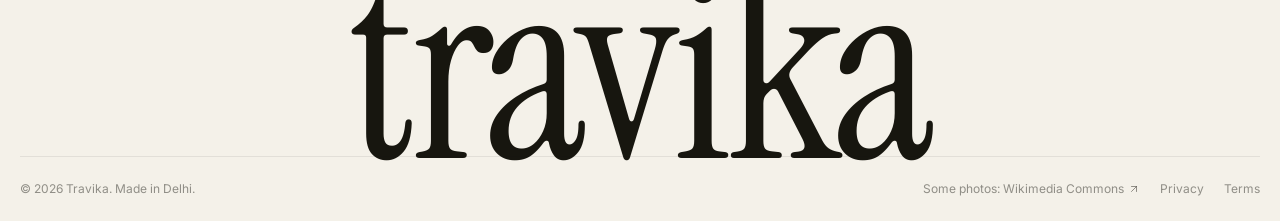
==== commit e6d12297: "Deploy 2026-11-19 17:02" ====
--- a/about/index.html
+++ b/about/index.html
@@ -33,8 +33,8 @@
     <link rel="canonical" href="https://travika.in/" />
     <link rel="icon" href="/favicon.ico" />
     <title>Travika — Private Delhi Tours With a Local Guide</title>
-    <script type="module" crossorigin src="/assets/index-OiaG4SOx.js"></script>
-    <link rel="stylesheet" crossorigin href="/assets/index-D2230x7L.css">
+    <script type="module" crossorigin src="/assets/index-VTXdZ08D.js"></script>
+    <link rel="stylesheet" crossorigin href="/assets/index-CrRYyrcX.css">
   </head>
   <body>
     <div id="root"></div>
--- a/assets/index-CrRYyrcX.css
+++ b/assets/index-CrRYyrcX.css
@@ -0,0 +1 @@
+@font-face{font-family:Instrument Serif;font-style:normal;font-display:swap;font-weight:400;src:url(/assets/instrument-serif-latin-ext-400-normal-C2je3j2s.woff2)format("woff2"),url(/assets/instrument-serif-latin-ext-400-normal-CFCUzsTy.woff)format("woff");unicode-range:U+100-2BA,U+2BD-2C5,U+2C7-2CC,U+2CE-2D7,U+2DD-2FF,U+304,U+308,U+329,U+1D00-1DBF,U+1E00-1E9F,U+1EF2-1EFF,U+2020,U+20A0-20AB,U+20AD-20C0,U+2113,U+2C60-2C7F,U+A720-A7FF}@font-face{font-family:Instrument Serif;font-style:normal;font-display:swap;font-weight:400;src:url(/assets/instrument-serif-latin-400-normal-DnYpCC2O.woff2)format("woff2"),url(/assets/instrument-serif-latin-400-normal-BVbkICAY.woff)format("woff");unicode-range:U+??,U+131,U+152-153,U+2BB-2BC,U+2C6,U+2DA,U+2DC,U+304,U+308,U+329,U+2000-206F,U+20AC,U+2122,U+2191,U+2193,U+2212,U+2215,U+FEFF,U+FFFD}@font-face{font-family:Instrument Serif;font-style:italic;font-display:swap;font-weight:400;src:url(/assets/instrument-serif-latin-ext-400-italic-C9HzH3YL.woff2)format("woff2"),url(/assets/instrument-serif-latin-ext-400-italic-D7-lnxEk.woff)format("woff");unicode-range:U+100-2BA,U+2BD-2C5,U+2C7-2CC,U+2CE-2D7,U+2DD-2FF,U+304,U+308,U+329,U+1D00-1DBF,U+1E00-1E9F,U+1EF2-1EFF,U+2020,U+20A0-20AB,U+20AD-20C0,U+2113,U+2C60-2C7F,U+A720-A7FF}@font-face{font-family:Instrument Serif;font-style:italic;font-display:swap;font-weight:400;src:url(/assets/instrument-serif-latin-400-italic-DKMiL14s.woff2)format("woff2"),url(/assets/instrument-serif-latin-400-italic-u__WvvIK.woff)format("woff");unicode-range:U+??,U+131,U+152-153,U+2BB-2BC,U+2C6,U+2DA,U+2DC,U+304,U+308,U+329,U+2000-206F,U+20AC,U+2122,U+2191,U+2193,U+2212,U+2215,U+FEFF,U+FFFD}@font-face{font-family:Inter Variable;font-style:normal;font-display:swap;font-weight:100 900;src:url(/assets/inter-cyrillic-ext-wght-normal-BOeWTOD4.woff2)format("woff2-variations");unicode-range:U+460-52F,U+1C80-1C8A,U+20B4,U+2DE0-2DFF,U+A640-A69F,U+FE2E-FE2F}@font-face{font-family:Inter Variable;font-style:normal;font-display:swap;font-weight:100 900;src:url(/assets/inter-cyrillic-wght-normal-DqGufNeO.woff2)format("woff2-variations");unicode-range:U+301,U+400-45F,U+490-491,U+4B0-4B1,U+2116}@font-face{font-family:Inter Variable;font-style:normal;font-display:swap;font-weight:100 900;src:url(/assets/inter-greek-ext-wght-normal-DlzME5K_.woff2)format("woff2-variations");unicode-range:U+1F??}@font-face{font-family:Inter Variable;font-style:normal;font-display:swap;font-weight:100 900;src:url(/assets/inter-greek-wght-normal-CkhJZR-_.woff2)format("woff2-variations");unicode-range:U+370-377,U+37A-37F,U+384-38A,U+38C,U+38E-3A1,U+3A3-3FF}@font-face{font-family:Inter Variable;font-style:normal;font-display:swap;font-weight:100 900;src:url(/assets/inter-vietnamese-wght-normal-CBcvBZtf.woff2)format("woff2-variations");unicode-range:U+102-103,U+110-111,U+128-129,U+168-169,U+1A0-1A1,U+1AF-1B0,U+300-301,U+303-304,U+308-309,U+323,U+329,U+1EA0-1EF9,U+20AB}@font-face{font-family:Inter Variable;font-style:normal;font-display:swap;font-weight:100 900;src:url(/assets/inter-latin-ext-wght-normal-DO1Apj_S.woff2)format("woff2-variations");unicode-range:U+100-2BA,U+2BD-2C5,U+2C7-2CC,U+2CE-2D7,U+2DD-2FF,U+304,U+308,U+329,U+1D00-1DBF,U+1E00-1E9F,U+1EF2-1EFF,U+2020,U+20A0-20AB,U+20AD-20C0,U+2113,U+2C60-2C7F,U+A720-A7FF}@font-face{font-family:Inter Variable;font-style:normal;font-display:swap;font-weight:100 900;src:url(/assets/inter-latin-wght-normal-Dx4kXJAl.woff2)format("woff2-variations");unicode-range:U+??,U+131,U+152-153,U+2BB-2BC,U+2C6,U+2DA,U+2DC,U+304,U+308,U+329,U+2000-206F,U+20AC,U+2122,U+2191,U+2193,U+2212,U+2215,U+FEFF,U+FFFD}@layer properties{@supports (((-webkit-hyphens:none)) and (not (margin-trim:inline))) or ((-moz-orient:inline) and (not (color:rgb(from red r g b)))){*,:before,:after,::backdrop{--tw-translate-x:0;--tw-translate-y:0;--tw-translate-z:0;--tw-scale-x:1;--tw-scale-y:1;--tw-scale-z:1;--tw-rotate-x:initial;--tw-rotate-y:initial;--tw-rotate-z:initial;--tw-skew-x:initial;--tw-skew-y:initial;--tw-scroll-snap-strictness:proximity;--tw-divide-y-reverse:0;--tw-border-style:solid;--tw-gradient-position:initial;--tw-gradient-from:#0000;--tw-gradient-via:#0000;--tw-gradient-to:#0000;--tw-gradient-stops:initial;--tw-gradient-via-stops:initial;--tw-gradient-from-position:0%;--tw-gradient-via-position:50%;--tw-gradient-to-position:100%;--tw-leading:initial;--tw-font-weight:initial;--tw-tracking:initial;--tw-ordinal:initial;--tw-slashed-zero:initial;--tw-numeric-figure:initial;--tw-numeric-spacing:initial;--tw-numeric-fraction:initial;--tw-shadow:0 0 #0000;--tw-shadow-color:initial;--tw-shadow-alpha:100%;--tw-inset-shadow:0 0 #0000;--tw-inset-shadow-color:initial;--tw-inset-shadow-alpha:100%;--tw-ring-color:initial;--tw-ring-shadow:0 0 #0000;--tw-inset-ring-color:initial;--tw-inset-ring-shadow:0 0 #0000;--tw-ring-inset:initial;--tw-ring-offset-width:0px;--tw-ring-offset-color:#fff;--tw-ring-offset-shadow:0 0 #0000;--tw-outline-style:solid;--tw-blur:initial;--tw-brightness:initial;--tw-contrast:initial;--tw-grayscale:initial;--tw-hue-rotate:initial;--tw-invert:initial;--tw-opacity:initial;--tw-saturate:initial;--tw-sepia:initial;--tw-drop-shadow:initial;--tw-drop-shadow-color:initial;--tw-drop-shadow-alpha:100%;--tw-drop-shadow-size:initial;--tw-backdrop-blur:initial;--tw-backdrop-brightness:initial;--tw-backdrop-contrast:initial;--tw-backdrop-grayscale:initial;--tw-backdrop-hue-rotate:initial;--tw-backdrop-invert:initial;--tw-backdrop-opacity:initial;--tw-backdrop-saturate:initial;--tw-backdrop-sepia:initial;--tw-duration:initial;--tw-ease:initial;--tw-text-shadow-color:initial;--tw-text-shadow-alpha:100%}}}@layer theme{:root,:host{--font-sans:"Inter Variable", Inter, ui-sans-serif, system-ui, sans-serif;--font-mono:ui-monospace, SFMono-Regular, Menlo, Monaco, Consolas, "Liberation Mono", "Courier New", monospace;--color-red-500:oklch(63.7% .237 25.331);--color-emerald-400:oklch(76.5% .177 163.223);--color-emerald-500:oklch(69.6% .17 162.48);--color-black:#000;--color-white:#fff;--spacing:.25rem;--container-xs:20rem;--container-sm:24rem;--container-md:28rem;--container-xl:36rem;--container-2xl:42rem;--container-3xl:48rem;--container-4xl:56rem;--container-5xl:64rem;--container-6xl:72rem;--container-7xl:80rem;--text-xs:.75rem;--text-xs--line-height:calc(1 / .75);--text-sm:.875rem;--text-sm--line-height:calc(1.25 / .875);--text-base:1rem;--text-base--line-height:calc(1.5 / 1);--text-lg:1.125rem;--text-lg--line-height:calc(1.75 / 1.125);--text-xl:1.25rem;--text-xl--line-height:calc(1.75 / 1.25);--text-2xl:1.5rem;--text-2xl--line-height:calc(2 / 1.5);--text-3xl:1.875rem;--text-3xl--line-height:calc(2.25 / 1.875);--text-4xl:2.25rem;--text-4xl--line-height:calc(2.5 / 2.25);--text-5xl:3rem;--text-5xl--line-height:1;--text-6xl:3.75rem;--text-6xl--line-height:1;--font-weight-normal:400;--font-weight-medium:500;--font-weight-semibold:600;--font-weight-bold:700;--tracking-tight:-.025em;--tracking-wide:.025em;--tracking-wider:.05em;--tracking-widest:.1em;--leading-tight:1.25;--leading-snug:1.375;--leading-relaxed:1.625;--radius-sm:.25rem;--radius-md:.375rem;--radius-lg:.5rem;--radius-xl:.75rem;--radius-2xl:1rem;--radius-3xl:1.5rem;--drop-shadow-sm:0 1px 2px #00000026;--ease-out:cubic-bezier(0, 0, .2, 1);--animate-spin:spin 1s linear infinite;--animate-ping:ping 1s cubic-bezier(0, 0, .2, 1) infinite;--blur-sm:8px;--blur-md:12px;--default-transition-duration:.15s;--default-transition-timing-function:cubic-bezier(.4, 0, .2, 1);--default-font-family:var(--font-sans);--default-mono-font-family:var(--font-mono);--font-display:"Instrument Serif", "Iowan Old Style", Georgia, serif;--color-cream:#f4f1e9;--color-cream-deep:#ebe6d9;--color-sage:#e7ebd5;--color-sage-deep:#dbe3c2;--color-ink:#17160f;--color-ink-soft:#55534a;--color-background:#fff;--color-foreground:#17160f;--color-primary:#17160f;--color-primary-foreground:#fdfcf8;--color-secondary:#efece1;--color-secondary-foreground:#17160f;--color-destructive:#e5484d;--color-ring:#17160f;--color-smooth-900:#2b2a22;--color-brand:#cdf14f;--color-brand-secondary:#b7e42f;--color-amber:#f2b53c;--color-amber-fg:#241c05;--color-amber-hover:#e5a726;--color-blue:#4c7df0;--color-blue-fg:#fff;--color-blue-hover:#3d6ee2;--color-green:#3ea36a;--color-green-fg:#fff;--color-green-hover:#359059;--shadow-card:0 24px 60px -32px #17160f47}}@layer base{*,:after,:before,::backdrop{box-sizing:border-box;border:0 solid;margin:0;padding:0}::file-selector-button{box-sizing:border-box;border:0 solid;margin:0;padding:0}html,:host{-webkit-text-size-adjust:100%;tab-size:4;line-height:1.5;font-family:var(--default-font-family,-apple-system, BlinkMacSystemFont, "Segoe UI", Roboto, "Helvetica Neue", "Noto Sans", Arial, sans-serif, "Apple Color Emoji", "Segoe UI Emoji", "Segoe UI Symbol", "Noto Color Emoji");font-feature-settings:var(--default-font-feature-settings,normal);font-variation-settings:var(--default-font-variation-settings,normal);-webkit-tap-highlight-color:transparent}hr{height:0;color:inherit;border-top-width:1px}abbr:where([title]){-webkit-text-decoration:underline dotted;text-decoration:underline dotted}h1,h2,h3,h4,h5,h6{font-size:inherit;font-weight:inherit}a{color:inherit;-webkit-text-decoration:inherit;-webkit-text-decoration:inherit;-webkit-text-decoration:inherit;-webkit-text-decoration:inherit;text-decoration:inherit}b,strong{font-weight:bolder}code,kbd,samp,pre{font-family:var(--default-mono-font-family,ui-monospace, SFMono-Regular, Menlo, Monaco, Consolas, "Liberation Mono", "Courier New", monospace);font-feature-settings:var(--default-mono-font-feature-settings,normal);font-variation-settings:var(--default-mono-font-variation-settings,normal);font-size:1em}small{font-size:80%}sub,sup{vertical-align:baseline;font-size:75%;line-height:0;position:relative}sub{bottom:-.25em}sup{top:-.5em}table{text-indent:0;border-color:inherit;border-collapse:collapse}:-moz-focusring:where(:not(iframe)){outline:auto}progress{vertical-align:baseline}summary{display:list-item}ol,ul,menu{list-style:none}img,svg,video,canvas,audio,iframe,embed,object{vertical-align:middle;display:block}img,video{max-width:100%;height:auto}button,input,select,optgroup,textarea{font:inherit;font-feature-settings:inherit;font-variation-settings:inherit;letter-spacing:inherit;color:inherit;opacity:1;background-color:#0000;border-radius:0}::file-selector-button{font:inherit;font-feature-settings:inherit;font-variation-settings:inherit;letter-spacing:inherit;color:inherit;opacity:1;background-color:#0000;border-radius:0}:where(select:is([multiple],[size])) optgroup{font-weight:bolder}:where(select:is([multiple],[size])) optgroup option{padding-inline-start:20px}::file-selector-button{margin-inline-end:4px}::placeholder{opacity:1}@supports (not ((-webkit-appearance:-apple-pay-button))) or (contain-intrinsic-size:1px){::placeholder{color:currentColor}@supports (color:color-mix(in lab, red, red)){::placeholder{color:color-mix(in oklab, currentcolor 50%, transparent)}}}textarea{resize:vertical}::-webkit-search-decoration{-webkit-appearance:none}::-webkit-date-and-time-value{min-height:1lh;text-align:inherit}::-webkit-datetime-edit{display:inline-flex}::-webkit-datetime-edit-fields-wrapper{padding:0}::-webkit-datetime-edit{padding-block:0}::-webkit-datetime-edit-year-field{padding-block:0}::-webkit-datetime-edit-month-field{padding-block:0}::-webkit-datetime-edit-day-field{padding-block:0}::-webkit-datetime-edit-hour-field{padding-block:0}::-webkit-datetime-edit-minute-field{padding-block:0}::-webkit-datetime-edit-second-field{padding-block:0}::-webkit-datetime-edit-millisecond-field{padding-block:0}::-webkit-datetime-edit-meridiem-field{padding-block:0}::-webkit-calendar-picker-indicator{line-height:1}:-moz-ui-invalid{box-shadow:none}button,input:where([type=button],[type=reset],[type=submit]){appearance:button}::file-selector-button{appearance:button}::-webkit-inner-spin-button{height:auto}::-webkit-outer-spin-button{height:auto}[hidden]:where(:not([hidden=until-found])){display:none!important}}@layer components;@layer utilities{.pointer-events-auto{pointer-events:auto}.pointer-events-none{pointer-events:none}.collapse{visibility:collapse}.invisible{visibility:hidden}.visible{visibility:visible}.sr-only{clip-path:inset(50%);white-space:nowrap;border-width:0;width:1px;height:1px;margin:-1px;padding:0;position:absolute;overflow:hidden}.absolute{position:absolute}.fixed{position:fixed}.relative{position:relative}.static{position:static}.sticky{position:sticky}.inset-0{inset:0}.inset-x-0{inset-inline:0}.inset-x-6{inset-inline:calc(var(--spacing) * 6)}.-top-1{top:calc(var(--spacing) * -1)}.-top-3{top:calc(var(--spacing) * -3)}.-top-4{top:calc(var(--spacing) * -4)}.-top-12{top:calc(var(--spacing) * -12)}.top-0{top:0}.top-1{top:var(--spacing)}.top-1\/2{top:50%}.top-3{top:calc(var(--spacing) * 3)}.top-3\.5{top:calc(var(--spacing) * 3.5)}.top-4{top:calc(var(--spacing) * 4)}.top-5{top:calc(var(--spacing) * 5)}.top-7{top:calc(var(--spacing) * 7)}.top-8{top:calc(var(--spacing) * 8)}.top-10{top:calc(var(--spacing) * 10)}.top-full{top:100%}.-right-1{right:calc(var(--spacing) * -1)}.-right-2{right:calc(var(--spacing) * -2)}.-right-3{right:calc(var(--spacing) * -3)}.-right-6{right:calc(var(--spacing) * -6)}.right-0{right:0}.right-3{right:calc(var(--spacing) * 3)}.right-3\.5{right:calc(var(--spacing) * 3.5)}.right-4{right:calc(var(--spacing) * 4)}.right-5{right:calc(var(--spacing) * 5)}.right-6{right:calc(var(--spacing) * 6)}.right-10{right:calc(var(--spacing) * 10)}.right-\[6\%\]{right:6%}.-bottom-10{bottom:calc(var(--spacing) * -10)}.-bottom-\[0\.18em\]{bottom:-.18em}.bottom-0{bottom:0}.bottom-3{bottom:calc(var(--spacing) * 3)}.bottom-3\.5{bottom:calc(var(--spacing) * 3.5)}.bottom-4{bottom:calc(var(--spacing) * 4)}.bottom-5{bottom:calc(var(--spacing) * 5)}.bottom-6{bottom:calc(var(--spacing) * 6)}.bottom-10{bottom:calc(var(--spacing) * 10)}.bottom-16{bottom:calc(var(--spacing) * 16)}.bottom-24{bottom:calc(var(--spacing) * 24)}.-left-2{left:calc(var(--spacing) * -2)}.-left-\[26px\]{left:-26px}.left-0{left:0}.left-1\/2{left:50%}.left-3{left:calc(var(--spacing) * 3)}.left-3\.5{left:calc(var(--spacing) * 3.5)}.left-4{left:calc(var(--spacing) * 4)}.left-5{left:calc(var(--spacing) * 5)}.left-6{left:calc(var(--spacing) * 6)}.isolate{isolation:isolate}.-z-10{z-index:calc(10 * -1)}.z-10{z-index:10}.z-20{z-index:20}.z-30{z-index:30}.z-40{z-index:40}.z-50{z-index:50}.z-\[60\]{z-index:60}.z-\[70\]{z-index:70}.z-\[700\]{z-index:700}.order-first{order:-9999}.col-span-3{grid-column:span 3/span 3}.container{width:100%}@media (width>=30rem){.container{max-width:30rem}}@media (width>=40rem){.container{max-width:40rem}}@media (width>=48rem){.container{max-width:48rem}}@media (width>=64rem){.container{max-width:64rem}}@media (width>=80rem){.container{max-width:80rem}}@media (width>=96rem){.container{max-width:96rem}}.-mx-1{margin-inline:calc(var(--spacing) * -1)}.-mx-3{margin-inline:calc(var(--spacing) * -3)}.-mx-5{margin-inline:calc(var(--spacing) * -5)}.mx-auto{margin-inline:auto}.-mt-4{margin-top:calc(var(--spacing) * -4)}.mt-0\.5{margin-top:calc(var(--spacing) * .5)}.mt-1{margin-top:var(--spacing)}.mt-1\.5{margin-top:calc(var(--spacing) * 1.5)}.mt-2{margin-top:calc(var(--spacing) * 2)}.mt-2\.5{margin-top:calc(var(--spacing) * 2.5)}.mt-3{margin-top:calc(var(--spacing) * 3)}.mt-4{margin-top:calc(var(--spacing) * 4)}.mt-5{margin-top:calc(var(--spacing) * 5)}.mt-6{margin-top:calc(var(--spacing) * 6)}.mt-7{margin-top:calc(var(--spacing) * 7)}.mt-8{margin-top:calc(var(--spacing) * 8)}.mt-9{margin-top:calc(var(--spacing) * 9)}.mt-10{margin-top:calc(var(--spacing) * 10)}.mt-12{margin-top:calc(var(--spacing) * 12)}.mt-14{margin-top:calc(var(--spacing) * 14)}.mt-20{margin-top:calc(var(--spacing) * 20)}.mt-24{margin-top:calc(var(--spacing) * 24)}.mt-auto{margin-top:auto}.mr-2{margin-right:calc(var(--spacing) * 2)}.-mb-\[0\.18em\]{margin-bottom:-.18em}.mb-5{margin-bottom:calc(var(--spacing) * 5)}.mb-10{margin-bottom:calc(var(--spacing) * 10)}.mb-12{margin-bottom:calc(var(--spacing) * 12)}.ml-1{margin-left:var(--spacing)}.ml-1\.5{margin-left:calc(var(--spacing) * 1.5)}.ml-2{margin-left:calc(var(--spacing) * 2)}.ml-auto{margin-left:auto}.block{display:block}.flex{display:flex}.grid{display:grid}.hidden{display:none}.inline{display:inline}.inline-block{display:inline-block}.inline-flex{display:inline-flex}.table{display:table}.aspect-\[3\/4\]{aspect-ratio:3/4}.aspect-\[4\/3\]{aspect-ratio:4/3}.aspect-\[4\/5\]{aspect-ratio:4/5}.aspect-\[16\/9\]{aspect-ratio:16/9}.aspect-\[16\/10\]{aspect-ratio:16/10}.aspect-square{aspect-ratio:1}.size-1{width:var(--spacing);height:var(--spacing)}.size-2{width:calc(var(--spacing) * 2);height:calc(var(--spacing) * 2)}.size-2\.5{width:calc(var(--spacing) * 2.5);height:calc(var(--spacing) * 2.5)}.size-3{width:calc(var(--spacing) * 3);height:calc(var(--spacing) * 3)}.size-3\.5{width:calc(var(--spacing) * 3.5);height:calc(var(--spacing) * 3.5)}.size-4{width:calc(var(--spacing) * 4);height:calc(var(--spacing) * 4)}.size-5{width:calc(var(--spacing) * 5);height:calc(var(--spacing) * 5)}.size-6{width:calc(var(--spacing) * 6);height:calc(var(--spacing) * 6)}.size-7{width:calc(var(--spacing) * 7);height:calc(var(--spacing) * 7)}.size-8{width:calc(var(--spacing) * 8);height:calc(var(--spacing) * 8)}.size-9{width:calc(var(--spacing) * 9);height:calc(var(--spacing) * 9)}.size-10{width:calc(var(--spacing) * 10);height:calc(var(--spacing) * 10)}.size-11{width:calc(var(--spacing) * 11);height:calc(var(--spacing) * 11)}.size-12{width:calc(var(--spacing) * 12);height:calc(var(--spacing) * 12)}.size-14{width:calc(var(--spacing) * 14);height:calc(var(--spacing) * 14)}.size-16{width:calc(var(--spacing) * 16);height:calc(var(--spacing) * 16)}.size-\[1em\]{width:1em;height:1em}.size-\[18px\]{width:18px;height:18px}.h-2\.5{height:calc(var(--spacing) * 2.5)}.h-6{height:calc(var(--spacing) * 6)}.h-7{height:calc(var(--spacing) * 7)}.h-8{height:calc(var(--spacing) * 8)}.h-9{height:calc(var(--spacing) * 9)}.h-10{height:calc(var(--spacing) * 10)}.h-11{height:calc(var(--spacing) * 11)}.h-12{height:calc(var(--spacing) * 12)}.h-20{height:calc(var(--spacing) * 20)}.h-24{height:calc(var(--spacing) * 24)}.h-32{height:calc(var(--spacing) * 32)}.h-44{height:calc(var(--spacing) * 44)}.h-\[0\.32em\]{height:.32em}.h-\[3px\]{height:3px}.h-\[62vh\]{height:62vh}.h-\[78vh\]{height:78vh}.h-\[94\%\]{height:94%}.h-\[220px\]{height:220px}.h-\[320px\]{height:320px}.h-\[340px\]{height:340px}.h-\[360px\]{height:360px}.h-\[420px\]{height:420px}.h-\[440px\]{height:440px}.h-\[520px\]{height:520px}.h-full{height:100%}.max-h-\[76vh\]{max-height:76vh}.max-h-full{max-height:100%}.min-h-0{min-height:0}.min-h-\[70vh\]{min-height:70vh}.min-h-\[110px\]{min-height:110px}.min-h-\[220px\]{min-height:220px}.min-h-\[240px\]{min-height:240px}.min-h-\[250px\]{min-height:250px}.min-h-\[260px\]{min-height:260px}.min-h-\[320px\]{min-height:320px}.min-h-\[420px\]{min-height:420px}.min-h-\[440px\]{min-height:440px}.min-h-\[520px\]{min-height:520px}.min-h-screen{min-height:100vh}.w-2\.5{width:calc(var(--spacing) * 2.5)}.w-6{width:calc(var(--spacing) * 6)}.w-9{width:calc(var(--spacing) * 9)}.w-10{width:calc(var(--spacing) * 10)}.w-14{width:calc(var(--spacing) * 14)}.w-32{width:calc(var(--spacing) * 32)}.w-40{width:calc(var(--spacing) * 40)}.w-52{width:calc(var(--spacing) * 52)}.w-56{width:calc(var(--spacing) * 56)}.w-64{width:calc(var(--spacing) * 64)}.w-72{width:calc(var(--spacing) * 72)}.w-\[94\%\]{width:94%}.w-\[97\%\]{width:97%}.w-\[152px\]{width:152px}.w-\[168px\]{width:168px}.w-\[280px\]{width:280px}.w-\[620px\]{width:620px}.w-full{width:100%}.w-px{width:1px}.max-w-2xl{max-width:var(--container-2xl)}.max-w-3xl{max-width:var(--container-3xl)}.max-w-4xl{max-width:var(--container-4xl)}.max-w-5xl{max-width:var(--container-5xl)}.max-w-6xl{max-width:var(--container-6xl)}.max-w-7xl{max-width:var(--container-7xl)}.max-w-\[16rem\]{max-width:16rem}.max-w-\[90vw\]{max-width:90vw}.max-w-\[520px\]{max-width:520px}.max-w-md{max-width:var(--container-md)}.max-w-none{max-width:none}.max-w-sm{max-width:var(--container-sm)}.max-w-xl{max-width:var(--container-xl)}.max-w-xs{max-width:var(--container-xs)}.min-w-0{min-width:0}.flex-1{flex:1}.flex-shrink{flex-shrink:1}.shrink-0{flex-shrink:0}.origin-left{transform-origin:0}.-translate-x-1{--tw-translate-x:calc(var(--spacing) * -1);translate:var(--tw-translate-x) var(--tw-translate-y)}.-translate-x-1\/2{--tw-translate-x:calc(calc(1 / 2 * 100%) * -1);translate:var(--tw-translate-x) var(--tw-translate-y)}.translate-x-0{--tw-translate-x:0px;translate:var(--tw-translate-x) var(--tw-translate-y)}.-translate-y-1\/2{--tw-translate-y:calc(calc(1 / 2 * 100%) * -1);translate:var(--tw-translate-x) var(--tw-translate-y)}.-translate-y-3{--tw-translate-y:calc(var(--spacing) * -3);translate:var(--tw-translate-x) var(--tw-translate-y)}.-translate-y-4{--tw-translate-y:calc(var(--spacing) * -4);translate:var(--tw-translate-x) var(--tw-translate-y)}.translate-y-1{--tw-translate-y:var(--spacing);translate:var(--tw-translate-x) var(--tw-translate-y)}.translate-y-2{--tw-translate-y:calc(var(--spacing) * 2);translate:var(--tw-translate-x) var(--tw-translate-y)}.translate-y-6{--tw-translate-y:calc(var(--spacing) * 6);translate:var(--tw-translate-x) var(--tw-translate-y)}.scale-95{--tw-scale-x:95%;--tw-scale-y:95%;--tw-scale-z:95%;scale:var(--tw-scale-x) var(--tw-scale-y)}.scale-\[1\.02\]{scale:1.02}.-rotate-12{rotate:-12deg}.-rotate-\[3deg\]{rotate:-3deg}.transform{transform:var(--tw-rotate-x,) var(--tw-rotate-y,) var(--tw-rotate-z,) var(--tw-skew-x,) var(--tw-skew-y,)}.animate-ping{animation:var(--animate-ping)}.animate-spin{animation:var(--animate-spin)}.cursor-grab{cursor:grab}.cursor-pointer{cursor:pointer}.resize{resize:both}.resize-y{resize:vertical}.snap-x{scroll-snap-type:x var(--tw-scroll-snap-strictness)}.snap-mandatory{--tw-scroll-snap-strictness:mandatory}.snap-center{scroll-snap-align:center}.list-none{list-style-type:none}.columns-1{columns:1}.break-inside-avoid{break-inside:avoid}.grid-cols-2{grid-template-columns:repeat(2,minmax(0,1fr))}.grid-cols-6{grid-template-columns:repeat(6,minmax(0,1fr))}.grid-cols-\[minmax\(0\,1fr\)\]{grid-template-columns:minmax(0,1fr)}.flex-col{flex-direction:column}.flex-row{flex-direction:row}.flex-wrap{flex-wrap:wrap}.place-items-center{place-items:center}.items-baseline{align-items:baseline}.items-center{align-items:center}.items-end{align-items:flex-end}.items-start{align-items:flex-start}.justify-between{justify-content:space-between}.justify-center{justify-content:center}.justify-end{justify-content:flex-end}.justify-start{justify-content:flex-start}.gap-0\.5{gap:calc(var(--spacing) * .5)}.gap-1{gap:var(--spacing)}.gap-1\.5{gap:calc(var(--spacing) * 1.5)}.gap-2{gap:calc(var(--spacing) * 2)}.gap-2\.5{gap:calc(var(--spacing) * 2.5)}.gap-3{gap:calc(var(--spacing) * 3)}.gap-3\.5{gap:calc(var(--spacing) * 3.5)}.gap-4{gap:calc(var(--spacing) * 4)}.gap-5{gap:calc(var(--spacing) * 5)}.gap-6{gap:calc(var(--spacing) * 6)}.gap-8{gap:calc(var(--spacing) * 8)}.gap-10{gap:calc(var(--spacing) * 10)}.gap-12{gap:calc(var(--spacing) * 12)}.gap-14{gap:calc(var(--spacing) * 14)}.gap-x-4{column-gap:calc(var(--spacing) * 4)}.gap-x-5{column-gap:calc(var(--spacing) * 5)}.gap-y-2{row-gap:calc(var(--spacing) * 2)}.gap-y-3{row-gap:calc(var(--spacing) * 3)}:where(.divide-y>:not(:last-child)){--tw-divide-y-reverse:0;border-bottom-style:var(--tw-border-style);border-top-style:var(--tw-border-style);border-top-width:calc(1px * var(--tw-divide-y-reverse));border-bottom-width:calc(1px * calc(1 - var(--tw-divide-y-reverse)))}:where(.divide-ink\/8>:not(:last-child)){border-color:#17160f14}@supports (color:color-mix(in lab, red, red)){:where(.divide-ink\/8>:not(:last-child)){border-color:color-mix(in oklab, var(--color-ink) 8%, transparent)}}.truncate{text-overflow:ellipsis;white-space:nowrap;overflow:hidden}.overflow-hidden{overflow:hidden}.overflow-visible{overflow:visible}.overflow-x-auto{overflow-x:auto}.overflow-y-auto{overflow-y:auto}.rounded-2xl{border-radius:var(--radius-2xl)}.rounded-3xl{border-radius:var(--radius-3xl)}.rounded-\[28px\]{border-radius:28px}.rounded-\[32px\]{border-radius:32px}.rounded-\[36px\]{border-radius:36px}.rounded-full{border-radius:2147483647px}.rounded-full\!{border-radius:2147483647px!important}.rounded-lg{border-radius:var(--radius-lg)}.rounded-md{border-radius:var(--radius-md)}.rounded-none\!{border-radius:0!important}.rounded-sm{border-radius:var(--radius-sm)}.rounded-xl{border-radius:var(--radius-xl)}.rounded-t-md{border-top-left-radius:var(--radius-md);border-top-right-radius:var(--radius-md)}.border{border-style:var(--tw-border-style);border-width:1px}.border-2{border-style:var(--tw-border-style);border-width:2px}.border-4{border-style:var(--tw-border-style);border-width:4px}.border-\[0\.5px\]{border-style:var(--tw-border-style);border-width:.5px}.border-\[1\.5px\]{border-style:var(--tw-border-style);border-width:1.5px}.border-\[5px\]{border-style:var(--tw-border-style);border-width:5px}.border-y{border-block-style:var(--tw-border-style);border-block-width:1px}.border-t{border-top-style:var(--tw-border-style);border-top-width:1px}.border-b{border-bottom-style:var(--tw-border-style);border-bottom-width:1px}.border-l{border-left-style:var(--tw-border-style);border-left-width:1px}.border-dashed{--tw-border-style:dashed;border-style:dashed}.border-amber\/40{border-color:#f2b53c66}@supports (color:color-mix(in lab, red, red)){.border-amber\/40{border-color:color-mix(in oklab, var(--color-amber) 40%, transparent)}}.border-amber\/50{border-color:#f2b53c80}@supports (color:color-mix(in lab, red, red)){.border-amber\/50{border-color:color-mix(in oklab, var(--color-amber) 50%, transparent)}}.border-brand-secondary{border-color:var(--color-brand-secondary)}.border-brand-secondary\/40{border-color:#b7e42f66}@supports (color:color-mix(in lab, red, red)){.border-brand-secondary\/40{border-color:color-mix(in oklab, var(--color-brand-secondary) 40%, transparent)}}.border-brand-secondary\/50{border-color:#b7e42f80}@supports (color:color-mix(in lab, red, red)){.border-brand-secondary\/50{border-color:color-mix(in oklab, var(--color-brand-secondary) 50%, transparent)}}.border-destructive\/30{border-color:#e5484d4d}@supports (color:color-mix(in lab, red, red)){.border-destructive\/30{border-color:color-mix(in oklab, var(--color-destructive) 30%, transparent)}}.border-foreground\/10{border-color:#17160f1a}@supports (color:color-mix(in lab, red, red)){.border-foreground\/10{border-color:color-mix(in oklab, var(--color-foreground) 10%, transparent)}}.border-ink{border-color:var(--color-ink)}.border-ink\/5{border-color:#17160f0d}@supports (color:color-mix(in lab, red, red)){.border-ink\/5{border-color:color-mix(in oklab, var(--color-ink) 5%, transparent)}}.border-ink\/6{border-color:#17160f0f}@supports (color:color-mix(in lab, red, red)){.border-ink\/6{border-color:color-mix(in oklab, var(--color-ink) 6%, transparent)}}.border-ink\/7{border-color:#17160f12}@supports (color:color-mix(in lab, red, red)){.border-ink\/7{border-color:color-mix(in oklab, var(--color-ink) 7%, transparent)}}.border-ink\/8{border-color:#17160f14}@supports (color:color-mix(in lab, red, red)){.border-ink\/8{border-color:color-mix(in oklab, var(--color-ink) 8%, transparent)}}.border-ink\/10{border-color:#17160f1a}@supports (color:color-mix(in lab, red, red)){.border-ink\/10{border-color:color-mix(in oklab, var(--color-ink) 10%, transparent)}}.border-ink\/12{border-color:#17160f1f}@supports (color:color-mix(in lab, red, red)){.border-ink\/12{border-color:color-mix(in oklab, var(--color-ink) 12%, transparent)}}.border-ink\/15{border-color:#17160f26}@supports (color:color-mix(in lab, red, red)){.border-ink\/15{border-color:color-mix(in oklab, var(--color-ink) 15%, transparent)}}.border-ink\/35{border-color:#17160f59}@supports (color:color-mix(in lab, red, red)){.border-ink\/35{border-color:color-mix(in oklab, var(--color-ink) 35%, transparent)}}.border-transparent{border-color:#0000}.border-white{border-color:var(--color-white)}.border-white\/10{border-color:#ffffff1a}@supports (color:color-mix(in lab, red, red)){.border-white\/10{border-color:color-mix(in oklab, var(--color-white) 10%, transparent)}}.border-white\/25{border-color:#ffffff40}@supports (color:color-mix(in lab, red, red)){.border-white\/25{border-color:color-mix(in oklab, var(--color-white) 25%, transparent)}}.border-white\/30{border-color:#ffffff4d}@supports (color:color-mix(in lab, red, red)){.border-white\/30{border-color:color-mix(in oklab, var(--color-white) 30%, transparent)}}.border-white\/80{border-color:#fffc}@supports (color:color-mix(in lab, red, red)){.border-white\/80{border-color:color-mix(in oklab, var(--color-white) 80%, transparent)}}.border-white\/90{border-color:#ffffffe6}@supports (color:color-mix(in lab, red, red)){.border-white\/90{border-color:color-mix(in oklab, var(--color-white) 90%, transparent)}}.bg-\[\#25d366\]{background-color:#25d366}.bg-\[\#17160f\]{background-color:#17160f}.bg-\[\#e8e5db\]{background-color:#e8e5db}.bg-\[color-mix\(in_oklab\,var\(--btn\,var\(--color-foreground\)\)_12\%\,transparent\)\]{background-color:var(--btn,#17160f)}@supports (color:color-mix(in lab, red, red)){.bg-\[color-mix\(in_oklab\,var\(--btn\,var\(--color-foreground\)\)_12\%\,transparent\)\]{background-color:color-mix(in oklab,var(--btn,var(--color-foreground)) 12%,transparent)}}.bg-\[var\(--btn\,var\(--color-foreground\)\)\]{background-color:var(--btn,var(--color-foreground))}.bg-amber\/10{background-color:#f2b53c1a}@supports (color:color-mix(in lab, red, red)){.bg-amber\/10{background-color:color-mix(in oklab, var(--color-amber) 10%, transparent)}}.bg-amber\/12{background-color:#f2b53c1f}@supports (color:color-mix(in lab, red, red)){.bg-amber\/12{background-color:color-mix(in oklab, var(--color-amber) 12%, transparent)}}.bg-amber\/15{background-color:#f2b53c26}@supports (color:color-mix(in lab, red, red)){.bg-amber\/15{background-color:color-mix(in oklab, var(--color-amber) 15%, transparent)}}.bg-background{background-color:var(--color-background)}.bg-brand{background-color:var(--color-brand)}.bg-brand-secondary{background-color:var(--color-brand-secondary)}.bg-brand\/20{background-color:#cdf14f33}@supports (color:color-mix(in lab, red, red)){.bg-brand\/20{background-color:color-mix(in oklab, var(--color-brand) 20%, transparent)}}.bg-brand\/25{background-color:#cdf14f40}@supports (color:color-mix(in lab, red, red)){.bg-brand\/25{background-color:color-mix(in oklab, var(--color-brand) 25%, transparent)}}.bg-brand\/30{background-color:#cdf14f4d}@supports (color:color-mix(in lab, red, red)){.bg-brand\/30{background-color:color-mix(in oklab, var(--color-brand) 30%, transparent)}}.bg-brand\/35{background-color:#cdf14f59}@supports (color:color-mix(in lab, red, red)){.bg-brand\/35{background-color:color-mix(in oklab, var(--color-brand) 35%, transparent)}}.bg-brand\/40{background-color:#cdf14f66}@supports (color:color-mix(in lab, red, red)){.bg-brand\/40{background-color:color-mix(in oklab, var(--color-brand) 40%, transparent)}}.bg-cream{background-color:var(--color-cream)}.bg-cream-deep{background-color:var(--color-cream-deep)}.bg-cream\/60{background-color:#f4f1e999}@supports (color:color-mix(in lab, red, red)){.bg-cream\/60{background-color:color-mix(in oklab, var(--color-cream) 60%, transparent)}}.bg-cream\/70{background-color:#f4f1e9b3}@supports (color:color-mix(in lab, red, red)){.bg-cream\/70{background-color:color-mix(in oklab, var(--color-cream) 70%, transparent)}}.bg-destructive\/8{background-color:#e5484d14}@supports (color:color-mix(in lab, red, red)){.bg-destructive\/8{background-color:color-mix(in oklab, var(--color-destructive) 8%, transparent)}}.bg-emerald-400{background-color:var(--color-emerald-400)}.bg-emerald-500{background-color:var(--color-emerald-500)}.bg-ink{background-color:var(--color-ink)}.bg-ink\/12{background-color:#17160f1f}@supports (color:color-mix(in lab, red, red)){.bg-ink\/12{background-color:color-mix(in oklab, var(--color-ink) 12%, transparent)}}.bg-ink\/20{background-color:#17160f33}@supports (color:color-mix(in lab, red, red)){.bg-ink\/20{background-color:color-mix(in oklab, var(--color-ink) 20%, transparent)}}.bg-ink\/25{background-color:#17160f40}@supports (color:color-mix(in lab, red, red)){.bg-ink\/25{background-color:color-mix(in oklab, var(--color-ink) 25%, transparent)}}.bg-ink\/90{background-color:#17160fe6}@supports (color:color-mix(in lab, red, red)){.bg-ink\/90{background-color:color-mix(in oklab, var(--color-ink) 90%, transparent)}}.bg-ink\/92{background-color:#17160feb}@supports (color:color-mix(in lab, red, red)){.bg-ink\/92{background-color:color-mix(in oklab, var(--color-ink) 92%, transparent)}}.bg-primary{background-color:var(--color-primary)}.bg-sage{background-color:var(--color-sage)}.bg-secondary{background-color:var(--color-secondary)}.bg-transparent{background-color:#0000}.bg-white{background-color:var(--color-white)}.bg-white\/5{background-color:#ffffff0d}@supports (color:color-mix(in lab, red, red)){.bg-white\/5{background-color:color-mix(in oklab, var(--color-white) 5%, transparent)}}.bg-white\/10{background-color:#ffffff1a}@supports (color:color-mix(in lab, red, red)){.bg-white\/10{background-color:color-mix(in oklab, var(--color-white) 10%, transparent)}}.bg-white\/15{background-color:#ffffff26}@supports (color:color-mix(in lab, red, red)){.bg-white\/15{background-color:color-mix(in oklab, var(--color-white) 15%, transparent)}}.bg-white\/55{background-color:#ffffff8c}@supports (color:color-mix(in lab, red, red)){.bg-white\/55{background-color:color-mix(in oklab, var(--color-white) 55%, transparent)}}.bg-white\/70{background-color:#ffffffb3}@supports (color:color-mix(in lab, red, red)){.bg-white\/70{background-color:color-mix(in oklab, var(--color-white) 70%, transparent)}}.bg-white\/85{background-color:#ffffffd9}@supports (color:color-mix(in lab, red, red)){.bg-white\/85{background-color:color-mix(in oklab, var(--color-white) 85%, transparent)}}.bg-white\/90{background-color:#ffffffe6}@supports (color:color-mix(in lab, red, red)){.bg-white\/90{background-color:color-mix(in oklab, var(--color-white) 90%, transparent)}}.bg-white\/92{background-color:#ffffffeb}@supports (color:color-mix(in lab, red, red)){.bg-white\/92{background-color:color-mix(in oklab, var(--color-white) 92%, transparent)}}.bg-white\/95{background-color:#fffffff2}@supports (color:color-mix(in lab, red, red)){.bg-white\/95{background-color:color-mix(in oklab, var(--color-white) 95%, transparent)}}.bg-gradient-to-b{--tw-gradient-position:to bottom in oklab;background-image:linear-gradient(var(--tw-gradient-stops))}.bg-gradient-to-t{--tw-gradient-position:to top in oklab;background-image:linear-gradient(var(--tw-gradient-stops))}.from-\[\#FD4B4E\]{--tw-gradient-from:#fd4b4e;--tw-gradient-stops:var(--tw-gradient-via-stops,var(--tw-gradient-position), var(--tw-gradient-from) var(--tw-gradient-from-position), var(--tw-gradient-to) var(--tw-gradient-to-position))}.from-\[var\(--btn\,var\(--color-brand\)\)\]{--tw-gradient-from:var(--btn,var(--color-brand));--tw-gradient-stops:var(--tw-gradient-via-stops,var(--tw-gradient-position), var(--tw-gradient-from) var(--tw-gradient-from-position), var(--tw-gradient-to) var(--tw-gradient-to-position))}.from-black\/55{--tw-gradient-from:#0000008c}@supports (color:color-mix(in lab, red, red)){.from-black\/55{--tw-gradient-from:color-mix(in oklab, var(--color-black) 55%, transparent)}}.from-black\/55{--tw-gradient-stops:var(--tw-gradient-via-stops,var(--tw-gradient-position), var(--tw-gradient-from) var(--tw-gradient-from-position), var(--tw-gradient-to) var(--tw-gradient-to-position))}.from-black\/70{--tw-gradient-from:#000000b3}@supports (color:color-mix(in lab, red, red)){.from-black\/70{--tw-gradient-from:color-mix(in oklab, var(--color-black) 70%, transparent)}}.from-black\/70{--tw-gradient-stops:var(--tw-gradient-via-stops,var(--tw-gradient-position), var(--tw-gradient-from) var(--tw-gradient-from-position), var(--tw-gradient-to) var(--tw-gradient-to-position))}.from-ink\/70{--tw-gradient-from:#17160fb3}@supports (color:color-mix(in lab, red, red)){.from-ink\/70{--tw-gradient-from:color-mix(in oklab, var(--color-ink) 70%, transparent)}}.from-ink\/70{--tw-gradient-stops:var(--tw-gradient-via-stops,var(--tw-gradient-position), var(--tw-gradient-from) var(--tw-gradient-from-position), var(--tw-gradient-to) var(--tw-gradient-to-position))}.from-ink\/75{--tw-gradient-from:#17160fbf}@supports (color:color-mix(in lab, red, red)){.from-ink\/75{--tw-gradient-from:color-mix(in oklab, var(--color-ink) 75%, transparent)}}.from-ink\/75{--tw-gradient-stops:var(--tw-gradient-via-stops,var(--tw-gradient-position), var(--tw-gradient-from) var(--tw-gradient-from-position), var(--tw-gradient-to) var(--tw-gradient-to-position))}.from-ink\/80{--tw-gradient-from:#17160fcc}@supports (color:color-mix(in lab, red, red)){.from-ink\/80{--tw-gradient-from:color-mix(in oklab, var(--color-ink) 80%, transparent)}}.from-ink\/80{--tw-gradient-stops:var(--tw-gradient-via-stops,var(--tw-gradient-position), var(--tw-gradient-from) var(--tw-gradient-from-position), var(--tw-gradient-to) var(--tw-gradient-to-position))}.from-ink\/85{--tw-gradient-from:#17160fd9}@supports (color:color-mix(in lab, red, red)){.from-ink\/85{--tw-gradient-from:color-mix(in oklab, var(--color-ink) 85%, transparent)}}.from-ink\/85{--tw-gradient-stops:var(--tw-gradient-via-stops,var(--tw-gradient-position), var(--tw-gradient-from) var(--tw-gradient-from-position), var(--tw-gradient-to) var(--tw-gradient-to-position))}.from-ink\/90{--tw-gradient-from:#17160fe6}@supports (color:color-mix(in lab, red, red)){.from-ink\/90{--tw-gradient-from:color-mix(in oklab, var(--color-ink) 90%, transparent)}}.from-ink\/90{--tw-gradient-stops:var(--tw-gradient-via-stops,var(--tw-gradient-position), var(--tw-gradient-from) var(--tw-gradient-from-position), var(--tw-gradient-to) var(--tw-gradient-to-position))}.from-white\/85{--tw-gradient-from:#ffffffd9}@supports (color:color-mix(in lab, red, red)){.from-white\/85{--tw-gradient-from:color-mix(in oklab, var(--color-white) 85%, transparent)}}.from-white\/85{--tw-gradient-stops:var(--tw-gradient-via-stops,var(--tw-gradient-position), var(--tw-gradient-from) var(--tw-gradient-from-position), var(--tw-gradient-to) var(--tw-gradient-to-position))}.via-black\/10{--tw-gradient-via:#0000001a}@supports (color:color-mix(in lab, red, red)){.via-black\/10{--tw-gradient-via:color-mix(in oklab, var(--color-black) 10%, transparent)}}.via-black\/10{--tw-gradient-via-stops:var(--tw-gradient-position), var(--tw-gradient-from) var(--tw-gradient-from-position), var(--tw-gradient-via) var(--tw-gradient-via-position), var(--tw-gradient-to) var(--tw-gradient-to-position);--tw-gradient-stops:var(--tw-gradient-via-stops)}.via-black\/30{--tw-gradient-via:#0000004d}@supports (color:color-mix(in lab, red, red)){.via-black\/30{--tw-gradient-via:color-mix(in oklab, var(--color-black) 30%, transparent)}}.via-black\/30{--tw-gradient-via-stops:var(--tw-gradient-position), var(--tw-gradient-from) var(--tw-gradient-from-position), var(--tw-gradient-via) var(--tw-gradient-via-position), var(--tw-gradient-to) var(--tw-gradient-to-position);--tw-gradient-stops:var(--tw-gradient-via-stops)}.via-ink\/25{--tw-gradient-via:#17160f40}@supports (color:color-mix(in lab, red, red)){.via-ink\/25{--tw-gradient-via:color-mix(in oklab, var(--color-ink) 25%, transparent)}}.via-ink\/25{--tw-gradient-via-stops:var(--tw-gradient-position), var(--tw-gradient-from) var(--tw-gradient-from-position), var(--tw-gradient-via) var(--tw-gradient-via-position), var(--tw-gradient-to) var(--tw-gradient-to-position);--tw-gradient-stops:var(--tw-gradient-via-stops)}.via-ink\/35{--tw-gradient-via:#17160f59}@supports (color:color-mix(in lab, red, red)){.via-ink\/35{--tw-gradient-via:color-mix(in oklab, var(--color-ink) 35%, transparent)}}.via-ink\/35{--tw-gradient-via-stops:var(--tw-gradient-position), var(--tw-gradient-from) var(--tw-gradient-from-position), var(--tw-gradient-via) var(--tw-gradient-via-position), var(--tw-gradient-to) var(--tw-gradient-to-position);--tw-gradient-stops:var(--tw-gradient-via-stops)}.via-ink\/50{--tw-gradient-via:#17160f80}@supports (color:color-mix(in lab, red, red)){.via-ink\/50{--tw-gradient-via:color-mix(in oklab, var(--color-ink) 50%, transparent)}}.via-ink\/50{--tw-gradient-via-stops:var(--tw-gradient-position), var(--tw-gradient-from) var(--tw-gradient-from-position), var(--tw-gradient-via) var(--tw-gradient-via-position), var(--tw-gradient-to) var(--tw-gradient-to-position);--tw-gradient-stops:var(--tw-gradient-via-stops)}.via-ink\/55{--tw-gradient-via:#17160f8c}@supports (color:color-mix(in lab, red, red)){.via-ink\/55{--tw-gradient-via:color-mix(in oklab, var(--color-ink) 55%, transparent)}}.via-ink\/55{--tw-gradient-via-stops:var(--tw-gradient-position), var(--tw-gradient-from) var(--tw-gradient-from-position), var(--tw-gradient-via) var(--tw-gradient-via-position), var(--tw-gradient-to) var(--tw-gradient-to-position);--tw-gradient-stops:var(--tw-gradient-via-stops)}.via-transparent{--tw-gradient-via:transparent;--tw-gradient-via-stops:var(--tw-gradient-position), var(--tw-gradient-from) var(--tw-gradient-from-position), var(--tw-gradient-via) var(--tw-gradient-via-position), var(--tw-gradient-to) var(--tw-gradient-to-position);--tw-gradient-stops:var(--tw-gradient-via-stops)}.via-white\/45{--tw-gradient-via:#ffffff73}@supports (color:color-mix(in lab, red, red)){.via-white\/45{--tw-gradient-via:color-mix(in oklab, var(--color-white) 45%, transparent)}}.via-white\/45{--tw-gradient-via-stops:var(--tw-gradient-position), var(--tw-gradient-from) var(--tw-gradient-from-position), var(--tw-gradient-via) var(--tw-gradient-via-position), var(--tw-gradient-to) var(--tw-gradient-to-position);--tw-gradient-stops:var(--tw-gradient-via-stops)}.to-\[var\(--btn-hover\,var\(--color-brand-secondary\)\)\]{--tw-gradient-to:var(--btn-hover,var(--color-brand-secondary));--tw-gradient-stops:var(--tw-gradient-via-stops,var(--tw-gradient-position), var(--tw-gradient-from) var(--tw-gradient-from-position), var(--tw-gradient-to) var(--tw-gradient-to-position))}.to-black\/50{--tw-gradient-to:#00000080}@supports (color:color-mix(in lab, red, red)){.to-black\/50{--tw-gradient-to:color-mix(in oklab, var(--color-black) 50%, transparent)}}.to-black\/50{--tw-gradient-stops:var(--tw-gradient-via-stops,var(--tw-gradient-position), var(--tw-gradient-from) var(--tw-gradient-from-position), var(--tw-gradient-to) var(--tw-gradient-to-position))}.to-destructive{--tw-gradient-to:var(--color-destructive);--tw-gradient-stops:var(--tw-gradient-via-stops,var(--tw-gradient-position), var(--tw-gradient-from) var(--tw-gradient-from-position), var(--tw-gradient-to) var(--tw-gradient-to-position))}.to-ink\/5{--tw-gradient-to:#17160f0d}@supports (color:color-mix(in lab, red, red)){.to-ink\/5{--tw-gradient-to:color-mix(in oklab, var(--color-ink) 5%, transparent)}}.to-ink\/5{--tw-gradient-stops:var(--tw-gradient-via-stops,var(--tw-gradient-position), var(--tw-gradient-from) var(--tw-gradient-from-position), var(--tw-gradient-to) var(--tw-gradient-to-position))}.to-ink\/10{--tw-gradient-to:#17160f1a}@supports (color:color-mix(in lab, red, red)){.to-ink\/10{--tw-gradient-to:color-mix(in oklab, var(--color-ink) 10%, transparent)}}.to-ink\/10{--tw-gradient-stops:var(--tw-gradient-via-stops,var(--tw-gradient-position), var(--tw-gradient-from) var(--tw-gradient-from-position), var(--tw-gradient-to) var(--tw-gradient-to-position))}.to-ink\/20{--tw-gradient-to:#17160f33}@supports (color:color-mix(in lab, red, red)){.to-ink\/20{--tw-gradient-to:color-mix(in oklab, var(--color-ink) 20%, transparent)}}.to-ink\/20{--tw-gradient-stops:var(--tw-gradient-via-stops,var(--tw-gradient-position), var(--tw-gradient-from) var(--tw-gradient-from-position), var(--tw-gradient-to) var(--tw-gradient-to-position))}.to-ink\/70{--tw-gradient-to:#17160fb3}@supports (color:color-mix(in lab, red, red)){.to-ink\/70{--tw-gradient-to:color-mix(in oklab, var(--color-ink) 70%, transparent)}}.to-ink\/70{--tw-gradient-stops:var(--tw-gradient-via-stops,var(--tw-gradient-position), var(--tw-gradient-from) var(--tw-gradient-from-position), var(--tw-gradient-to) var(--tw-gradient-to-position))}.to-transparent{--tw-gradient-to:transparent;--tw-gradient-stops:var(--tw-gradient-via-stops,var(--tw-gradient-position), var(--tw-gradient-from) var(--tw-gradient-from-position), var(--tw-gradient-to) var(--tw-gradient-to-position))}.fill-\[\#25d366\]{fill:#25d366}.fill-amber{fill:var(--color-amber)}.fill-brand{fill:var(--color-brand)}.fill-red-500{fill:var(--color-red-500)}.object-contain{object-fit:contain}.object-cover{object-fit:cover}.p-0\.5{padding:calc(var(--spacing) * .5)}.p-1{padding:var(--spacing)}.p-2{padding:calc(var(--spacing) * 2)}.p-2\.5{padding:calc(var(--spacing) * 2.5)}.p-3{padding:calc(var(--spacing) * 3)}.p-3\.5{padding:calc(var(--spacing) * 3.5)}.p-4{padding:calc(var(--spacing) * 4)}.p-5{padding:calc(var(--spacing) * 5)}.p-6{padding:calc(var(--spacing) * 6)}.p-7{padding:calc(var(--spacing) * 7)}.p-8{padding:calc(var(--spacing) * 8)}.p-10{padding:calc(var(--spacing) * 10)}.px-1{padding-inline:var(--spacing)}.px-2{padding-inline:calc(var(--spacing) * 2)}.px-2\.5{padding-inline:calc(var(--spacing) * 2.5)}.px-3{padding-inline:calc(var(--spacing) * 3)}.px-3\.5{padding-inline:calc(var(--spacing) * 3.5)}.px-4{padding-inline:calc(var(--spacing) * 4)}.px-5{padding-inline:calc(var(--spacing) * 5)}.px-6{padding-inline:calc(var(--spacing) * 6)}.px-7{padding-inline:calc(var(--spacing) * 7)}.px-8{padding-inline:calc(var(--spacing) * 8)}.py-0\.5{padding-block:calc(var(--spacing) * .5)}.py-1{padding-block:var(--spacing)}.py-1\.5{padding-block:calc(var(--spacing) * 1.5)}.py-2{padding-block:calc(var(--spacing) * 2)}.py-2\.5{padding-block:calc(var(--spacing) * 2.5)}.py-3{padding-block:calc(var(--spacing) * 3)}.py-3\.5{padding-block:calc(var(--spacing) * 3.5)}.py-4{padding-block:calc(var(--spacing) * 4)}.py-5{padding-block:calc(var(--spacing) * 5)}.py-6{padding-block:calc(var(--spacing) * 6)}.py-14{padding-block:calc(var(--spacing) * 14)}.py-20{padding-block:calc(var(--spacing) * 20)}.pt-1{padding-top:var(--spacing)}.pt-2{padding-top:calc(var(--spacing) * 2)}.pt-3{padding-top:calc(var(--spacing) * 3)}.pt-4{padding-top:calc(var(--spacing) * 4)}.pt-5{padding-top:calc(var(--spacing) * 5)}.pt-6{padding-top:calc(var(--spacing) * 6)}.pt-8{padding-top:calc(var(--spacing) * 8)}.pt-10{padding-top:calc(var(--spacing) * 10)}.pt-12{padding-top:calc(var(--spacing) * 12)}.pt-14{padding-top:calc(var(--spacing) * 14)}.pt-16{padding-top:calc(var(--spacing) * 16)}.pt-20{padding-top:calc(var(--spacing) * 20)}.pt-24{padding-top:calc(var(--spacing) * 24)}.pt-28{padding-top:calc(var(--spacing) * 28)}.pt-32{padding-top:calc(var(--spacing) * 32)}.pt-36{padding-top:calc(var(--spacing) * 36)}.pr-2{padding-right:calc(var(--spacing) * 2)}.pr-4{padding-right:calc(var(--spacing) * 4)}.pb-0\.5{padding-bottom:calc(var(--spacing) * .5)}.pb-1{padding-bottom:var(--spacing)}.pb-2{padding-bottom:calc(var(--spacing) * 2)}.pb-2\.5{padding-bottom:calc(var(--spacing) * 2.5)}.pb-3\.5{padding-bottom:calc(var(--spacing) * 3.5)}.pb-4{padding-bottom:calc(var(--spacing) * 4)}.pb-6{padding-bottom:calc(var(--spacing) * 6)}.pb-10{padding-bottom:calc(var(--spacing) * 10)}.pb-14{padding-bottom:calc(var(--spacing) * 14)}.pb-24{padding-bottom:calc(var(--spacing) * 24)}.pl-4{padding-left:calc(var(--spacing) * 4)}.pl-5{padding-left:calc(var(--spacing) * 5)}.pl-11{padding-left:calc(var(--spacing) * 11)}.text-center{text-align:center}.text-left{text-align:left}.text-right{text-align:right}.font-display{font-family:var(--font-display)}.font-mono{font-family:var(--font-mono)}.font-sans{font-family:var(--font-sans)}.text-2xl{font-size:var(--text-2xl);line-height:var(--tw-leading,var(--text-2xl--line-height))}.text-3xl{font-size:var(--text-3xl);line-height:var(--tw-leading,var(--text-3xl--line-height))}.text-4xl{font-size:var(--text-4xl);line-height:var(--tw-leading,var(--text-4xl--line-height))}.text-5xl{font-size:var(--text-5xl);line-height:var(--tw-leading,var(--text-5xl--line-height))}.text-base{font-size:var(--text-base);line-height:var(--tw-leading,var(--text-base--line-height))}.text-lg{font-size:var(--text-lg);line-height:var(--tw-leading,var(--text-lg--line-height))}.text-sm{font-size:var(--text-sm);line-height:var(--tw-leading,var(--text-sm--line-height))}.text-xl{font-size:var(--text-xl);line-height:var(--tw-leading,var(--text-xl--line-height))}.text-xs{font-size:var(--text-xs);line-height:var(--tw-leading,var(--text-xs--line-height))}.text-\[1\.45rem\]{font-size:1.45rem}.text-\[6\.5rem\]{font-size:6.5rem}.text-\[7px\]{font-size:7px}.text-\[8px\]{font-size:8px}.text-\[9px\]{font-size:9px}.text-\[10px\]{font-size:10px}.text-\[11px\]{font-size:11px}.text-\[12px\]{font-size:12px}.text-\[13px\]{font-size:13px}.text-\[15px\]{font-size:15px}.text-\[16px\]{font-size:16px}.text-\[17px\]{font-size:17px}.text-\[19vw\]{font-size:19vw}.text-\[clamp\(1\.6rem\,2\.8vw\,2\.1rem\)\]{font-size:clamp(1.6rem,2.8vw,2.1rem)}.text-\[clamp\(1\.7rem\,3vw\,2\.4rem\)\]{font-size:clamp(1.7rem,3vw,2.4rem)}.text-\[clamp\(1\.8rem\,3\.4vw\,2\.6rem\)\]{font-size:clamp(1.8rem,3.4vw,2.6rem)}.text-\[clamp\(1\.8rem\,3\.6vw\,2\.8rem\)\]{font-size:clamp(1.8rem,3.6vw,2.8rem)}.text-\[clamp\(1\.9rem\,3\.6vw\,2\.7rem\)\]{font-size:clamp(1.9rem,3.6vw,2.7rem)}.text-\[clamp\(1\.9rem\,3\.6vw\,2\.8rem\)\]{font-size:clamp(1.9rem,3.6vw,2.8rem)}.text-\[clamp\(1\.9rem\,3\.6vw\,2\.9rem\)\]{font-size:clamp(1.9rem,3.6vw,2.9rem)}.text-\[clamp\(1\.9rem\,4vw\,3rem\)\]{font-size:clamp(1.9rem,4vw,3rem)}.text-\[clamp\(2\.1rem\,4\.4vw\,3\.4rem\)\]{font-size:clamp(2.1rem,4.4vw,3.4rem)}.text-\[clamp\(2\.1rem\,4\.6vw\,3\.6rem\)\]{font-size:clamp(2.1rem,4.6vw,3.6rem)}.text-\[clamp\(2\.3rem\,5\.2vw\,4rem\)\]{font-size:clamp(2.3rem,5.2vw,4rem)}.text-\[clamp\(2\.4rem\,5\.4vw\,4\.2rem\)\]{font-size:clamp(2.4rem,5.4vw,4.2rem)}.text-\[clamp\(2\.6rem\,6vw\,4\.6rem\)\]{font-size:clamp(2.6rem,6vw,4.6rem)}.text-\[clamp\(2\.9rem\,7\.2vw\,5\.8rem\)\]{font-size:clamp(2.9rem,7.2vw,5.8rem)}.text-\[clamp\(2rem\,4vw\,3rem\)\]{font-size:clamp(2rem,4vw,3rem)}.text-\[clamp\(4rem\,12vw\,8rem\)\]{font-size:clamp(4rem,12vw,8rem)}.leading-\[0\.8\]{--tw-leading:.8;line-height:.8}.leading-\[1\.04\]{--tw-leading:1.04;line-height:1.04}.leading-\[1\.8\]{--tw-leading:1.8;line-height:1.8}.leading-\[1\.75\]{--tw-leading:1.75;line-height:1.75}.leading-none{--tw-leading:1;line-height:1}.leading-relaxed{--tw-leading:var(--leading-relaxed);line-height:var(--leading-relaxed)}.leading-snug{--tw-leading:var(--leading-snug);line-height:var(--leading-snug)}.leading-tight{--tw-leading:var(--leading-tight);line-height:var(--leading-tight)}.font-bold{--tw-font-weight:var(--font-weight-bold);font-weight:var(--font-weight-bold)}.font-medium{--tw-font-weight:var(--font-weight-medium);font-weight:var(--font-weight-medium)}.font-normal{--tw-font-weight:var(--font-weight-normal);font-weight:var(--font-weight-normal)}.font-semibold{--tw-font-weight:var(--font-weight-semibold);font-weight:var(--font-weight-semibold)}.tracking-\[-0\.04em\]{--tw-tracking:-.04em;letter-spacing:-.04em}.tracking-\[0\.2em\]{--tw-tracking:.2em;letter-spacing:.2em}.tracking-\[0\.14em\]{--tw-tracking:.14em;letter-spacing:.14em}.tracking-\[0\.16em\]{--tw-tracking:.16em;letter-spacing:.16em}.tracking-\[0\.18em\]{--tw-tracking:.18em;letter-spacing:.18em}.tracking-tight{--tw-tracking:var(--tracking-tight);letter-spacing:var(--tracking-tight)}.tracking-wide{--tw-tracking:var(--tracking-wide);letter-spacing:var(--tracking-wide)}.tracking-wider{--tw-tracking:var(--tracking-wider);letter-spacing:var(--tracking-wider)}.tracking-widest{--tw-tracking:var(--tracking-widest);letter-spacing:var(--tracking-widest)}.text-wrap{text-wrap:wrap}.whitespace-normal{white-space:normal}.whitespace-nowrap{white-space:nowrap}.text-\[var\(--btn\,var\(--color-foreground\)\)\]{color:var(--btn,var(--color-foreground))}.text-\[var\(--btn-fg\,\#fff\)\]{color:var(--btn-fg,#fff)}.text-\[var\(--btn-fg\,var\(--color-background\)\)\]{color:var(--btn-fg,var(--color-background))}.text-amber{color:var(--color-amber)}.text-brand{color:var(--color-brand)}.text-brand-secondary{color:var(--color-brand-secondary)}.text-cream{color:var(--color-cream)}.text-cream\/50{color:#f4f1e980}@supports (color:color-mix(in lab, red, red)){.text-cream\/50{color:color-mix(in oklab, var(--color-cream) 50%, transparent)}}.text-cream\/60{color:#f4f1e999}@supports (color:color-mix(in lab, red, red)){.text-cream\/60{color:color-mix(in oklab, var(--color-cream) 60%, transparent)}}.text-cream\/70{color:#f4f1e9b3}@supports (color:color-mix(in lab, red, red)){.text-cream\/70{color:color-mix(in oklab, var(--color-cream) 70%, transparent)}}.text-cream\/75{color:#f4f1e9bf}@supports (color:color-mix(in lab, red, red)){.text-cream\/75{color:color-mix(in oklab, var(--color-cream) 75%, transparent)}}.text-green{color:var(--color-green)}.text-ink{color:var(--color-ink)}.text-ink-soft{color:var(--color-ink-soft)}.text-ink-soft\/85{color:#55534ad9}@supports (color:color-mix(in lab, red, red)){.text-ink-soft\/85{color:color-mix(in oklab, var(--color-ink-soft) 85%, transparent)}}.text-ink\/25{color:#17160f40}@supports (color:color-mix(in lab, red, red)){.text-ink\/25{color:color-mix(in oklab, var(--color-ink) 25%, transparent)}}.text-ink\/30{color:#17160f4d}@supports (color:color-mix(in lab, red, red)){.text-ink\/30{color:color-mix(in oklab, var(--color-ink) 30%, transparent)}}.text-ink\/35{color:#17160f59}@supports (color:color-mix(in lab, red, red)){.text-ink\/35{color:color-mix(in oklab, var(--color-ink) 35%, transparent)}}.text-ink\/40{color:#17160f66}@supports (color:color-mix(in lab, red, red)){.text-ink\/40{color:color-mix(in oklab, var(--color-ink) 40%, transparent)}}.text-ink\/45{color:#17160f73}@supports (color:color-mix(in lab, red, red)){.text-ink\/45{color:color-mix(in oklab, var(--color-ink) 45%, transparent)}}.text-ink\/50{color:#17160f80}@supports (color:color-mix(in lab, red, red)){.text-ink\/50{color:color-mix(in oklab, var(--color-ink) 50%, transparent)}}.text-ink\/55{color:#17160f8c}@supports (color:color-mix(in lab, red, red)){.text-ink\/55{color:color-mix(in oklab, var(--color-ink) 55%, transparent)}}.text-ink\/60{color:#17160f99}@supports (color:color-mix(in lab, red, red)){.text-ink\/60{color:color-mix(in oklab, var(--color-ink) 60%, transparent)}}.text-ink\/65{color:#17160fa6}@supports (color:color-mix(in lab, red, red)){.text-ink\/65{color:color-mix(in oklab, var(--color-ink) 65%, transparent)}}.text-ink\/70{color:#17160fb3}@supports (color:color-mix(in lab, red, red)){.text-ink\/70{color:color-mix(in oklab, var(--color-ink) 70%, transparent)}}.text-ink\/75{color:#17160fbf}@supports (color:color-mix(in lab, red, red)){.text-ink\/75{color:color-mix(in oklab, var(--color-ink) 75%, transparent)}}.text-ink\/80{color:#17160fcc}@supports (color:color-mix(in lab, red, red)){.text-ink\/80{color:color-mix(in oklab, var(--color-ink) 80%, transparent)}}.text-primary-foreground{color:var(--color-primary-foreground)}.text-red-500{color:var(--color-red-500)}.text-secondary-foreground{color:var(--color-secondary-foreground)}.text-transparent{color:#0000}.text-white{color:var(--color-white)}.text-white\/50{color:#ffffff80}@supports (color:color-mix(in lab, red, red)){.text-white\/50{color:color-mix(in oklab, var(--color-white) 50%, transparent)}}.text-white\/55{color:#ffffff8c}@supports (color:color-mix(in lab, red, red)){.text-white\/55{color:color-mix(in oklab, var(--color-white) 55%, transparent)}}.text-white\/60{color:#fff9}@supports (color:color-mix(in lab, red, red)){.text-white\/60{color:color-mix(in oklab, var(--color-white) 60%, transparent)}}.text-white\/70{color:#ffffffb3}@supports (color:color-mix(in lab, red, red)){.text-white\/70{color:color-mix(in oklab, var(--color-white) 70%, transparent)}}.text-white\/75{color:#ffffffbf}@supports (color:color-mix(in lab, red, red)){.text-white\/75{color:color-mix(in oklab, var(--color-white) 75%, transparent)}}.text-white\/80{color:#fffc}@supports (color:color-mix(in lab, red, red)){.text-white\/80{color:color-mix(in oklab, var(--color-white) 80%, transparent)}}.text-white\/85{color:#ffffffd9}@supports (color:color-mix(in lab, red, red)){.text-white\/85{color:color-mix(in oklab, var(--color-white) 85%, transparent)}}.text-white\/90{color:#ffffffe6}@supports (color:color-mix(in lab, red, red)){.text-white\/90{color:color-mix(in oklab, var(--color-white) 90%, transparent)}}.lowercase{text-transform:lowercase}.normal-case{text-transform:none}.uppercase{text-transform:uppercase}.italic{font-style:italic}.tabular-nums{--tw-numeric-spacing:tabular-nums;font-variant-numeric:var(--tw-ordinal,) var(--tw-slashed-zero,) var(--tw-numeric-figure,) var(--tw-numeric-spacing,) var(--tw-numeric-fraction,)}.line-through{text-decoration-line:line-through}.underline{text-decoration-line:underline}.underline-offset-4{text-underline-offset:4px}.opacity-0{opacity:0}.opacity-25{opacity:.25}.opacity-70{opacity:.7}.opacity-75{opacity:.75}.opacity-80{opacity:.8}.opacity-90{opacity:.9}.opacity-100{opacity:1}.shadow{--tw-shadow:0 1px 3px 0 var(--tw-shadow-color,#0000001a), 0 1px 2px -1px var(--tw-shadow-color,#0000001a);box-shadow:var(--tw-inset-shadow), var(--tw-inset-ring-shadow), var(--tw-ring-offset-shadow), var(--tw-ring-shadow), var(--tw-shadow)}.shadow-\[0_2px_8px_rgba\(23\,22\,15\,0\.06\)\]{--tw-shadow:0 2px 8px var(--tw-shadow-color,#17160f0f);box-shadow:var(--tw-inset-shadow), var(--tw-inset-ring-shadow), var(--tw-ring-offset-shadow), var(--tw-ring-shadow), var(--tw-shadow)}.shadow-\[0_4px_14px_rgba\(23\,22\,15\,0\.1\)\]{--tw-shadow:0 4px 14px var(--tw-shadow-color,#17160f1a);box-shadow:var(--tw-inset-shadow), var(--tw-inset-ring-shadow), var(--tw-ring-offset-shadow), var(--tw-ring-shadow), var(--tw-shadow)}.shadow-\[0_8px_24px_rgba\(23\,22\,15\,0\.08\)\]{--tw-shadow:0 8px 24px var(--tw-shadow-color,#17160f14);box-shadow:var(--tw-inset-shadow), var(--tw-inset-ring-shadow), var(--tw-ring-offset-shadow), var(--tw-ring-shadow), var(--tw-shadow)}.shadow-\[0_10px_30px_-12px_rgb\(0_0_0\/0\.8\)\]{--tw-shadow:0 10px 30px -12px var(--tw-shadow-color,#000c);box-shadow:var(--tw-inset-shadow), var(--tw-inset-ring-shadow), var(--tw-ring-offset-shadow), var(--tw-ring-shadow), var(--tw-shadow)}.shadow-\[0_20px_45px_-10px_rgba\(23\,22\,15\,0\.08\)\]{--tw-shadow:0 20px 45px -10px var(--tw-shadow-color,#17160f14);box-shadow:var(--tw-inset-shadow), var(--tw-inset-ring-shadow), var(--tw-ring-offset-shadow), var(--tw-ring-shadow), var(--tw-shadow)}.shadow-\[0_25px_60px_-15px_rgba\(23\,22\,15\,0\.12\)\]{--tw-shadow:0 25px 60px -15px var(--tw-shadow-color,#17160f1f);box-shadow:var(--tw-inset-shadow), var(--tw-inset-ring-shadow), var(--tw-ring-offset-shadow), var(--tw-ring-shadow), var(--tw-shadow)}.shadow-\[0px_1px_2px_rgba\(0\,0\,0\,0\.4\)\,0px_0px_0px_1px_\#F61418\,inset_0px_0\.75px_0px_rgba\(255\,255\,255\,0\.2\)\]{--tw-shadow:0px 1px 2px var(--tw-shadow-color,#0006), 0px 0px 0px 1px var(--tw-shadow-color,#f61418), inset 0px .75px 0px var(--tw-shadow-color,#fff3);box-shadow:var(--tw-inset-shadow), var(--tw-inset-ring-shadow), var(--tw-ring-offset-shadow), var(--tw-ring-shadow), var(--tw-shadow)}.shadow-\[var\(--shadow-card\)\]{--tw-shadow:var(--shadow-card);box-shadow:var(--tw-inset-shadow), var(--tw-inset-ring-shadow), var(--tw-ring-offset-shadow), var(--tw-ring-shadow), var(--tw-shadow)}.shadow-card{--tw-shadow:0 24px 60px -32px var(--tw-shadow-color,#17160f47);box-shadow:var(--tw-inset-shadow), var(--tw-inset-ring-shadow), var(--tw-ring-offset-shadow), var(--tw-ring-shadow), var(--tw-shadow)}.shadow-chip{--tw-shadow:0 10px 30px -18px var(--tw-shadow-color,#17160f59);box-shadow:var(--tw-inset-shadow), var(--tw-inset-ring-shadow), var(--tw-ring-offset-shadow), var(--tw-ring-shadow), var(--tw-shadow)}.shadow-inner{--tw-shadow:inset 0 2px 4px 0 var(--tw-shadow-color,#0000000d);box-shadow:var(--tw-inset-shadow), var(--tw-inset-ring-shadow), var(--tw-ring-offset-shadow), var(--tw-ring-shadow), var(--tw-shadow)}.shadow-lg{--tw-shadow:0 10px 15px -3px var(--tw-shadow-color,#0000001a), 0 4px 6px -4px var(--tw-shadow-color,#0000001a);box-shadow:var(--tw-inset-shadow), var(--tw-inset-ring-shadow), var(--tw-ring-offset-shadow), var(--tw-ring-shadow), var(--tw-shadow)}.shadow-md{--tw-shadow:0 4px 6px -1px var(--tw-shadow-color,#0000001a), 0 2px 4px -2px var(--tw-shadow-color,#0000001a);box-shadow:var(--tw-inset-shadow), var(--tw-inset-ring-shadow), var(--tw-ring-offset-shadow), var(--tw-ring-shadow), var(--tw-shadow)}.shadow-sm{--tw-shadow:0 1px 3px 0 var(--tw-shadow-color,#0000001a), 0 1px 2px -1px var(--tw-shadow-color,#0000001a);box-shadow:var(--tw-inset-shadow), var(--tw-inset-ring-shadow), var(--tw-ring-offset-shadow), var(--tw-ring-shadow), var(--tw-shadow)}.shadow-xl{--tw-shadow:0 20px 25px -5px var(--tw-shadow-color,#0000001a), 0 8px 10px -6px var(--tw-shadow-color,#0000001a);box-shadow:var(--tw-inset-shadow), var(--tw-inset-ring-shadow), var(--tw-ring-offset-shadow), var(--tw-ring-shadow), var(--tw-shadow)}.shadow-xs{--tw-shadow:0 1px 2px 0 var(--tw-shadow-color,#0000000d);box-shadow:var(--tw-inset-shadow), var(--tw-inset-ring-shadow), var(--tw-ring-offset-shadow), var(--tw-ring-shadow), var(--tw-shadow)}.ring,.ring-1{--tw-ring-shadow:var(--tw-ring-inset,) 0 0 0 calc(1px + var(--tw-ring-offset-width)) var(--tw-ring-color,currentcolor);box-shadow:var(--tw-inset-shadow), var(--tw-inset-ring-shadow), var(--tw-ring-offset-shadow), var(--tw-ring-shadow), var(--tw-shadow)}.ring-4{--tw-ring-shadow:var(--tw-ring-inset,) 0 0 0 calc(4px + var(--tw-ring-offset-width)) var(--tw-ring-color,currentcolor);box-shadow:var(--tw-inset-shadow), var(--tw-inset-ring-shadow), var(--tw-ring-offset-shadow), var(--tw-ring-shadow), var(--tw-shadow)}.shadow-black\/15{--tw-shadow-color:#00000026}@supports (color:color-mix(in lab, red, red)){.shadow-black\/15{--tw-shadow-color:color-mix(in oklab, color-mix(in oklab, var(--color-black) 15%, transparent) var(--tw-shadow-alpha), transparent)}}.shadow-black\/20{--tw-shadow-color:#0003}@supports (color:color-mix(in lab, red, red)){.shadow-black\/20{--tw-shadow-color:color-mix(in oklab, color-mix(in oklab, var(--color-black) 20%, transparent) var(--tw-shadow-alpha), transparent)}}.ring-\[color-mix\(in_oklab\,var\(--color-foreground\)_15\%\,var\(--btn\,var\(--color-brand\)\)\)\]{--tw-ring-color:#17160f}@supports (color:color-mix(in lab, red, red)){.ring-\[color-mix\(in_oklab\,var\(--color-foreground\)_15\%\,var\(--btn\,var\(--color-brand\)\)\)\]{--tw-ring-color:color-mix(in oklab,var(--color-foreground) 15%,var(--btn,var(--color-brand)))}}.ring-cream{--tw-ring-color:var(--color-cream)}.ring-foreground\/10{--tw-ring-color:#17160f1a}@supports (color:color-mix(in lab, red, red)){.ring-foreground\/10{--tw-ring-color:color-mix(in oklab, var(--color-foreground) 10%, transparent)}}.ring-white\/80{--tw-ring-color:#fffc}@supports (color:color-mix(in lab, red, red)){.ring-white\/80{--tw-ring-color:color-mix(in oklab, var(--color-white) 80%, transparent)}}.ring-offset-background{--tw-ring-offset-color:var(--color-background)}.outline{outline-style:var(--tw-outline-style);outline-width:1px}.blur-\[120px\]{--tw-blur:blur(120px);filter:var(--tw-blur,) var(--tw-brightness,) var(--tw-contrast,) var(--tw-grayscale,) var(--tw-hue-rotate,) var(--tw-invert,) var(--tw-saturate,) var(--tw-sepia,) var(--tw-drop-shadow,)}.filter{filter:var(--tw-blur,) var(--tw-brightness,) var(--tw-contrast,) var(--tw-grayscale,) var(--tw-hue-rotate,) var(--tw-invert,) var(--tw-saturate,) var(--tw-sepia,) var(--tw-drop-shadow,)}.backdrop-blur{--tw-backdrop-blur:blur(8px);-webkit-backdrop-filter:var(--tw-backdrop-blur,) var(--tw-backdrop-brightness,) var(--tw-backdrop-contrast,) var(--tw-backdrop-grayscale,) var(--tw-backdrop-hue-rotate,) var(--tw-backdrop-invert,) var(--tw-backdrop-opacity,) var(--tw-backdrop-saturate,) var(--tw-backdrop-sepia,);backdrop-filter:var(--tw-backdrop-blur,) var(--tw-backdrop-brightness,) var(--tw-backdrop-contrast,) var(--tw-backdrop-grayscale,) var(--tw-backdrop-hue-rotate,) var(--tw-backdrop-invert,) var(--tw-backdrop-opacity,) var(--tw-backdrop-saturate,) var(--tw-backdrop-sepia,)}.backdrop-blur-\[2px\]{--tw-backdrop-blur:blur(2px);-webkit-backdrop-filter:var(--tw-backdrop-blur,) var(--tw-backdrop-brightness,) var(--tw-backdrop-contrast,) var(--tw-backdrop-grayscale,) var(--tw-backdrop-hue-rotate,) var(--tw-backdrop-invert,) var(--tw-backdrop-opacity,) var(--tw-backdrop-saturate,) var(--tw-backdrop-sepia,);backdrop-filter:var(--tw-backdrop-blur,) var(--tw-backdrop-brightness,) var(--tw-backdrop-contrast,) var(--tw-backdrop-grayscale,) var(--tw-backdrop-hue-rotate,) var(--tw-backdrop-invert,) var(--tw-backdrop-opacity,) var(--tw-backdrop-saturate,) var(--tw-backdrop-sepia,)}.backdrop-blur-md{--tw-backdrop-blur:blur(var(--blur-md));-webkit-backdrop-filter:var(--tw-backdrop-blur,) var(--tw-backdrop-brightness,) var(--tw-backdrop-contrast,) var(--tw-backdrop-grayscale,) var(--tw-backdrop-hue-rotate,) var(--tw-backdrop-invert,) var(--tw-backdrop-opacity,) var(--tw-backdrop-saturate,) var(--tw-backdrop-sepia,);backdrop-filter:var(--tw-backdrop-blur,) var(--tw-backdrop-brightness,) var(--tw-backdrop-contrast,) var(--tw-backdrop-grayscale,) var(--tw-backdrop-hue-rotate,) var(--tw-backdrop-invert,) var(--tw-backdrop-opacity,) var(--tw-backdrop-saturate,) var(--tw-backdrop-sepia,)}.backdrop-blur-sm{--tw-backdrop-blur:blur(var(--blur-sm));-webkit-backdrop-filter:var(--tw-backdrop-blur,) var(--tw-backdrop-brightness,) var(--tw-backdrop-contrast,) var(--tw-backdrop-grayscale,) var(--tw-backdrop-hue-rotate,) var(--tw-backdrop-invert,) var(--tw-backdrop-opacity,) var(--tw-backdrop-saturate,) var(--tw-backdrop-sepia,);backdrop-filter:var(--tw-backdrop-blur,) var(--tw-backdrop-brightness,) var(--tw-backdrop-contrast,) var(--tw-backdrop-grayscale,) var(--tw-backdrop-hue-rotate,) var(--tw-backdrop-invert,) var(--tw-backdrop-opacity,) var(--tw-backdrop-saturate,) var(--tw-backdrop-sepia,)}.backdrop-filter{-webkit-backdrop-filter:var(--tw-backdrop-blur,) var(--tw-backdrop-brightness,) var(--tw-backdrop-contrast,) var(--tw-backdrop-grayscale,) var(--tw-backdrop-hue-rotate,) var(--tw-backdrop-invert,) var(--tw-backdrop-opacity,) var(--tw-backdrop-saturate,) var(--tw-backdrop-sepia,);backdrop-filter:var(--tw-backdrop-blur,) var(--tw-backdrop-brightness,) var(--tw-backdrop-contrast,) var(--tw-backdrop-grayscale,) var(--tw-backdrop-hue-rotate,) var(--tw-backdrop-invert,) var(--tw-backdrop-opacity,) var(--tw-backdrop-saturate,) var(--tw-backdrop-sepia,)}.transition{transition-property:color,background-color,border-color,outline-color,text-decoration-color,fill,stroke,--tw-gradient-from,--tw-gradient-via,--tw-gradient-to,opacity,box-shadow,transform,translate,scale,rotate,filter,-webkit-backdrop-filter,backdrop-filter,display,content-visibility,overlay,pointer-events;transition-timing-function:var(--tw-ease,var(--default-transition-timing-function));transition-duration:var(--tw-duration,var(--default-transition-duration))}.transition-\[transform\,background-color\,border-color\,color\,box-shadow\]{transition-property:transform,background-color,border-color,color,box-shadow;transition-timing-function:var(--tw-ease,var(--default-transition-timing-function));transition-duration:var(--tw-duration,var(--default-transition-duration))}.transition-\[transform\,box-shadow\]{transition-property:transform,box-shadow;transition-timing-function:var(--tw-ease,var(--default-transition-timing-function));transition-duration:var(--tw-duration,var(--default-transition-duration))}.transition-all{transition-property:all;transition-timing-function:var(--tw-ease,var(--default-transition-timing-function));transition-duration:var(--tw-duration,var(--default-transition-duration))}.transition-colors{transition-property:color,background-color,border-color,outline-color,text-decoration-color,fill,stroke,--tw-gradient-from,--tw-gradient-via,--tw-gradient-to;transition-timing-function:var(--tw-ease,var(--default-transition-timing-function));transition-duration:var(--tw-duration,var(--default-transition-duration))}.transition-shadow{transition-property:box-shadow;transition-timing-function:var(--tw-ease,var(--default-transition-timing-function));transition-duration:var(--tw-duration,var(--default-transition-duration))}.transition-transform{transition-property:transform,translate,scale,rotate;transition-timing-function:var(--tw-ease,var(--default-transition-timing-function));transition-duration:var(--tw-duration,var(--default-transition-duration))}.duration-150{--tw-duration:.15s;transition-duration:.15s}.duration-200{--tw-duration:.2s;transition-duration:.2s}.duration-300{--tw-duration:.3s;transition-duration:.3s}.duration-700{--tw-duration:.7s;transition-duration:.7s}.ease-out{--tw-ease:var(--ease-out);transition-timing-function:var(--ease-out)}.will-change-transform{will-change:transform}.outline-none{--tw-outline-style:none;outline-style:none}.select-none{-webkit-user-select:none;user-select:none}.\[--btn-fg\:\#fff\]{--btn-fg:#fff}.\[--btn-fg\:var\(--color-amber-fg\)\]{--btn-fg:var(--color-amber-fg)}.\[--btn-fg\:var\(--color-background\)\]{--btn-fg:var(--color-background)}.\[--btn-fg\:var\(--color-blue-fg\)\]{--btn-fg:var(--color-blue-fg)}.\[--btn-fg\:var\(--color-green-fg\)\]{--btn-fg:var(--color-green-fg)}.\[--btn-hover\:color-mix\(in_oklab\,var\(--color-destructive\)_85\%\,black\)\]{--btn-hover:#c33d41}@supports (color:color-mix(in lab, red, red)){.\[--btn-hover\:color-mix\(in_oklab\,var\(--color-destructive\)_85\%\,black\)\]{--btn-hover:color-mix(in oklab,var(--color-destructive) 85%,black)}}.\[--btn-hover\:var\(--color-amber-hover\)\]{--btn-hover:var(--color-amber-hover)}.\[--btn-hover\:var\(--color-blue-hover\)\]{--btn-hover:var(--color-blue-hover)}.\[--btn-hover\:var\(--color-brand-secondary\)\]{--btn-hover:var(--color-brand-secondary)}.\[--btn-hover\:var\(--color-green-hover\)\]{--btn-hover:var(--color-green-hover)}.\[--btn-hover\:var\(--color-smooth-900\)\]{--btn-hover:var(--color-smooth-900)}.\[--btn\:var\(--color-amber\)\]{--btn:var(--color-amber)}.\[--btn\:var\(--color-blue\)\]{--btn:var(--color-blue)}.\[--btn\:var\(--color-brand\)\]{--btn:var(--color-brand)}.\[--btn\:var\(--color-destructive\)\]{--btn:var(--color-destructive)}.\[--btn\:var\(--color-foreground\)\]{--btn:var(--color-foreground)}.\[--btn\:var\(--color-green\)\]{--btn:var(--color-green)}.\[perspective\:900px\]{perspective:900px}.text-shadow-sm{text-shadow:0px 1px 0px var(--tw-text-shadow-color,#00000013), 0px 1px 1px var(--tw-text-shadow-color,#00000013), 0px 2px 2px var(--tw-text-shadow-color,#00000013)}.group-open\:rotate-90:is(:where(.group):is([open],:popover-open,:open) *){rotate:90deg}.group-focus-within\:visible:is(:where(.group):focus-within *){visibility:visible}.group-focus-within\:opacity-100:is(:where(.group):focus-within *){opacity:1}@media (hover:hover){.group-hover\:visible:is(:where(.group):hover *){visibility:visible}.group-hover\:translate-x-0\.5:is(:where(.group):hover *){--tw-translate-x:calc(var(--spacing) * .5);translate:var(--tw-translate-x) var(--tw-translate-y)}.group-hover\:-translate-y-0\.5:is(:where(.group):hover *){--tw-translate-y:calc(var(--spacing) * -.5);translate:var(--tw-translate-x) var(--tw-translate-y)}.group-hover\:-translate-y-1\.5:is(:where(.group):hover *){--tw-translate-y:calc(var(--spacing) * -1.5);translate:var(--tw-translate-x) var(--tw-translate-y)}.group-hover\:scale-110:is(:where(.group):hover *){--tw-scale-x:110%;--tw-scale-y:110%;--tw-scale-z:110%;scale:var(--tw-scale-x) var(--tw-scale-y)}.group-hover\:scale-\[1\.04\]:is(:where(.group):hover *){scale:1.04}.group-hover\:scale-\[1\.05\]:is(:where(.group):hover *){scale:1.05}.group-hover\:scale-\[1\.06\]:is(:where(.group):hover *){scale:1.06}.group-hover\:rotate-180:is(:where(.group):hover *){rotate:180deg}.group-hover\:text-ink:is(:where(.group):hover *){color:var(--color-ink)}.group-hover\:opacity-100:is(:where(.group):hover *){opacity:1}.group-hover\:shadow-\[0_30px_70px_-34px_rgb\(23_22_15\/0\.45\)\]:is(:where(.group):hover *){--tw-shadow:0 30px 70px -34px var(--tw-shadow-color,#17160f73);box-shadow:var(--tw-inset-shadow), var(--tw-inset-ring-shadow), var(--tw-ring-offset-shadow), var(--tw-ring-shadow), var(--tw-shadow)}}.placeholder\:text-cream\/45::placeholder{color:#f4f1e973}@supports (color:color-mix(in lab, red, red)){.placeholder\:text-cream\/45::placeholder{color:color-mix(in oklab, var(--color-cream) 45%, transparent)}}.placeholder\:text-ink\/35::placeholder{color:#17160f59}@supports (color:color-mix(in lab, red, red)){.placeholder\:text-ink\/35::placeholder{color:color-mix(in oklab, var(--color-ink) 35%, transparent)}}.first\:ml-0:first-child{margin-left:0}.last\:pb-0:last-child{padding-bottom:0}@media (hover:hover){.hover\:scale-105:hover{--tw-scale-x:105%;--tw-scale-y:105%;--tw-scale-z:105%;scale:var(--tw-scale-x) var(--tw-scale-y)}.hover\:scale-110:hover{--tw-scale-x:110%;--tw-scale-y:110%;--tw-scale-z:110%;scale:var(--tw-scale-x) var(--tw-scale-y)}.hover\:rotate-0:hover{rotate:0deg}.hover\:border-ink\/25:hover{border-color:#17160f40}@supports (color:color-mix(in lab, red, red)){.hover\:border-ink\/25:hover{border-color:color-mix(in oklab, var(--color-ink) 25%, transparent)}}.hover\:border-ink\/30:hover{border-color:#17160f4d}@supports (color:color-mix(in lab, red, red)){.hover\:border-ink\/30:hover{border-color:color-mix(in oklab, var(--color-ink) 30%, transparent)}}.hover\:border-transparent:hover{border-color:#0000}.hover\:bg-\[\#201e14\]:hover{background-color:#201e14}.hover\:bg-\[color-mix\(in_oklab\,var\(--btn\,var\(--color-foreground\)\)_10\%\,transparent\)\]:hover{background-color:var(--btn,#17160f)}@supports (color:color-mix(in lab, red, red)){.hover\:bg-\[color-mix\(in_oklab\,var\(--btn\,var\(--color-foreground\)\)_10\%\,transparent\)\]:hover{background-color:color-mix(in oklab,var(--btn,var(--color-foreground)) 10%,transparent)}}.hover\:bg-\[color-mix\(in_oklab\,var\(--btn\,var\(--color-foreground\)\)_18\%\,transparent\)\]:hover{background-color:var(--btn,#17160f)}@supports (color:color-mix(in lab, red, red)){.hover\:bg-\[color-mix\(in_oklab\,var\(--btn\,var\(--color-foreground\)\)_18\%\,transparent\)\]:hover{background-color:color-mix(in oklab,var(--btn,var(--color-foreground)) 18%,transparent)}}.hover\:bg-\[var\(--btn-hover\,var\(--color-smooth-900\)\)\]:hover{background-color:var(--btn-hover,var(--color-smooth-900))}.hover\:bg-brand:hover{background-color:var(--color-brand)}.hover\:bg-brand-secondary:hover{background-color:var(--color-brand-secondary)}.hover\:bg-cream:hover{background-color:var(--color-cream)}.hover\:bg-ink\/35:hover{background-color:#17160f59}@supports (color:color-mix(in lab, red, red)){.hover\:bg-ink\/35:hover{background-color:color-mix(in oklab, var(--color-ink) 35%, transparent)}}.hover\:bg-ink\/85:hover{background-color:#17160fd9}@supports (color:color-mix(in lab, red, red)){.hover\:bg-ink\/85:hover{background-color:color-mix(in oklab, var(--color-ink) 85%, transparent)}}.hover\:bg-primary:hover{background-color:var(--color-primary)}.hover\:bg-primary\/90:hover{background-color:#17160fe6}@supports (color:color-mix(in lab, red, red)){.hover\:bg-primary\/90:hover{background-color:color-mix(in oklab, var(--color-primary) 90%, transparent)}}.hover\:bg-sage-deep:hover{background-color:var(--color-sage-deep)}.hover\:bg-secondary\/80:hover{background-color:#efece1cc}@supports (color:color-mix(in lab, red, red)){.hover\:bg-secondary\/80:hover{background-color:color-mix(in oklab, var(--color-secondary) 80%, transparent)}}.hover\:bg-white:hover{background-color:var(--color-white)}.hover\:bg-white\/10:hover{background-color:#ffffff1a}@supports (color:color-mix(in lab, red, red)){.hover\:bg-white\/10:hover{background-color:color-mix(in oklab, var(--color-white) 10%, transparent)}}.hover\:bg-white\/20:hover{background-color:#fff3}@supports (color:color-mix(in lab, red, red)){.hover\:bg-white\/20:hover{background-color:color-mix(in oklab, var(--color-white) 20%, transparent)}}.hover\:from-\[var\(--btn-hover\,var\(--color-brand-secondary\)\)\]:hover{--tw-gradient-from:var(--btn-hover,var(--color-brand-secondary));--tw-gradient-stops:var(--tw-gradient-via-stops,var(--tw-gradient-position), var(--tw-gradient-from) var(--tw-gradient-from-position), var(--tw-gradient-to) var(--tw-gradient-to-position))}.hover\:from-destructive:hover{--tw-gradient-from:var(--color-destructive);--tw-gradient-stops:var(--tw-gradient-via-stops,var(--tw-gradient-position), var(--tw-gradient-from) var(--tw-gradient-from-position), var(--tw-gradient-to) var(--tw-gradient-to-position))}.hover\:to-\[var\(--btn-hover\,var\(--color-brand-secondary\)\)\]:hover{--tw-gradient-to:var(--btn-hover,var(--color-brand-secondary));--tw-gradient-stops:var(--tw-gradient-via-stops,var(--tw-gradient-position), var(--tw-gradient-from) var(--tw-gradient-from-position), var(--tw-gradient-to) var(--tw-gradient-to-position))}.hover\:to-destructive:hover{--tw-gradient-to:var(--color-destructive);--tw-gradient-stops:var(--tw-gradient-via-stops,var(--tw-gradient-position), var(--tw-gradient-from) var(--tw-gradient-from-position), var(--tw-gradient-to) var(--tw-gradient-to-position))}.hover\:text-ink:hover{color:var(--color-ink)}.hover\:text-ink\/75:hover{color:#17160fbf}@supports (color:color-mix(in lab, red, red)){.hover\:text-ink\/75:hover{color:color-mix(in oklab, var(--color-ink) 75%, transparent)}}.hover\:underline:hover{text-decoration-line:underline}.hover\:shadow-2xl:hover{--tw-shadow:0 25px 50px -12px var(--tw-shadow-color,#00000040);box-shadow:var(--tw-inset-shadow), var(--tw-inset-ring-shadow), var(--tw-ring-offset-shadow), var(--tw-ring-shadow), var(--tw-shadow)}}.focus\:ring-2:focus{--tw-ring-shadow:var(--tw-ring-inset,) 0 0 0 calc(2px + var(--tw-ring-offset-width)) var(--tw-ring-color,currentcolor);box-shadow:var(--tw-inset-shadow), var(--tw-inset-ring-shadow), var(--tw-ring-offset-shadow), var(--tw-ring-shadow), var(--tw-shadow)}.focus\:ring-brand:focus{--tw-ring-color:var(--color-brand)}.focus-visible\:ring-2:focus-visible{--tw-ring-shadow:var(--tw-ring-inset,) 0 0 0 calc(2px + var(--tw-ring-offset-width)) var(--tw-ring-color,currentcolor);box-shadow:var(--tw-inset-shadow), var(--tw-inset-ring-shadow), var(--tw-ring-offset-shadow), var(--tw-ring-shadow), var(--tw-shadow)}.focus-visible\:ring-brand:focus-visible{--tw-ring-color:var(--color-brand)}.focus-visible\:ring-ring:focus-visible{--tw-ring-color:var(--color-ring)}.focus-visible\:ring-offset-2:focus-visible{--tw-ring-offset-width:2px;--tw-ring-offset-shadow:var(--tw-ring-inset,) 0 0 0 var(--tw-ring-offset-width) var(--tw-ring-offset-color)}.focus-visible\:outline-none:focus-visible{--tw-outline-style:none;outline-style:none}.active\:scale-90:active{--tw-scale-x:90%;--tw-scale-y:90%;--tw-scale-z:90%;scale:var(--tw-scale-x) var(--tw-scale-y)}.active\:scale-95:active{--tw-scale-x:95%;--tw-scale-y:95%;--tw-scale-z:95%;scale:var(--tw-scale-x) var(--tw-scale-y)}.active\:scale-\[0\.97\]:active{scale:.97}.active\:cursor-grabbing:active{cursor:grabbing}.disabled\:pointer-events-none:disabled{pointer-events:none}.disabled\:opacity-30:disabled{opacity:.3}.disabled\:opacity-50:disabled{opacity:.5}@media (prefers-reduced-motion:reduce){.motion-reduce\:transition-none{transition-property:none}.motion-reduce\:active\:scale-100:active{--tw-scale-x:100%;--tw-scale-y:100%;--tw-scale-z:100%;scale:var(--tw-scale-x) var(--tw-scale-y)}}@media (width>=30rem){.xs\:w-\[168px\]{width:168px}}@media (width>=40rem){.sm\:-top-16{top:calc(var(--spacing) * -16)}.sm\:-right-10{right:calc(var(--spacing) * -10)}.sm\:right-10{right:calc(var(--spacing) * 10)}.sm\:-left-\[38px\]{left:-38px}.sm\:-mt-10{margin-top:calc(var(--spacing) * -10)}.sm\:mt-8{margin-top:calc(var(--spacing) * 8)}.sm\:block{display:block}.sm\:flex{display:flex}.sm\:inline{display:inline}.sm\:h-\[86vh\]{height:86vh}.sm\:h-\[520px\]{height:520px}.sm\:h-full{height:100%}.sm\:min-h-\[640px\]{min-height:640px}.sm\:w-20{width:calc(var(--spacing) * 20)}.sm\:w-40{width:calc(var(--spacing) * 40)}.sm\:w-\[106\%\]{width:106%}.sm\:w-\[190px\]{width:190px}.sm\:w-\[200px\]{width:200px}.sm\:w-\[330px\]{width:330px}.sm\:columns-2{columns:2}.sm\:grid-cols-2{grid-template-columns:repeat(2,minmax(0,1fr))}.sm\:grid-cols-3{grid-template-columns:repeat(3,minmax(0,1fr))}.sm\:grid-cols-\[210px_1fr\]{grid-template-columns:210px 1fr}.sm\:flex-row{flex-direction:row}.sm\:justify-between{justify-content:space-between}.sm\:justify-start{justify-content:flex-start}.sm\:gap-4{gap:calc(var(--spacing) * 4)}.sm\:gap-5{gap:calc(var(--spacing) * 5)}.sm\:p-6{padding:calc(var(--spacing) * 6)}.sm\:p-7{padding:calc(var(--spacing) * 7)}.sm\:p-8{padding:calc(var(--spacing) * 8)}.sm\:p-9{padding:calc(var(--spacing) * 9)}.sm\:p-10{padding:calc(var(--spacing) * 10)}.sm\:p-12{padding:calc(var(--spacing) * 12)}.sm\:px-4{padding-inline:calc(var(--spacing) * 4)}.sm\:px-5{padding-inline:calc(var(--spacing) * 5)}.sm\:py-24{padding-block:calc(var(--spacing) * 24)}.sm\:pt-4{padding-top:calc(var(--spacing) * 4)}.sm\:pt-12{padding-top:calc(var(--spacing) * 12)}.sm\:pt-24{padding-top:calc(var(--spacing) * 24)}.sm\:pt-28{padding-top:calc(var(--spacing) * 28)}.sm\:pt-32{padding-top:calc(var(--spacing) * 32)}.sm\:pt-36{padding-top:calc(var(--spacing) * 36)}.sm\:pt-40{padding-top:calc(var(--spacing) * 40)}.sm\:pt-44{padding-top:calc(var(--spacing) * 44)}.sm\:pb-20{padding-bottom:calc(var(--spacing) * 20)}.sm\:pl-8{padding-left:calc(var(--spacing) * 8)}.sm\:text-left{text-align:left}.sm\:text-right{text-align:right}.sm\:text-4xl{font-size:var(--text-4xl);line-height:var(--tw-leading,var(--text-4xl--line-height))}.sm\:text-5xl{font-size:var(--text-5xl);line-height:var(--tw-leading,var(--text-5xl--line-height))}.sm\:text-6xl{font-size:var(--text-6xl);line-height:var(--tw-leading,var(--text-6xl--line-height))}.sm\:text-\[1\.7rem\]{font-size:1.7rem}}@media (width>=48rem){.md\:w-\[370px\]{width:370px}.md\:grid-cols-3{grid-template-columns:repeat(3,minmax(0,1fr))}}@media (width>=64rem){.lg\:sticky{position:sticky}.lg\:top-24{top:calc(var(--spacing) * 24)}.lg\:top-28{top:calc(var(--spacing) * 28)}.lg\:right-\[19\%\]{right:19%}.lg\:order-none{order:0}.lg\:col-span-3{grid-column:span 3/span 3}.lg\:col-span-4{grid-column:span 4/span 4}.lg\:col-span-5{grid-column:span 5/span 5}.lg\:row-span-2{grid-row:span 2/span 2}.lg\:mx-0{margin-inline:0}.lg\:block{display:block}.lg\:flex{display:flex}.lg\:grid{display:grid}.lg\:hidden{display:none}.lg\:h-\[600px\]{height:600px}.lg\:w-24{width:calc(var(--spacing) * 24)}.lg\:w-\[210px\]{width:210px}.lg\:w-auto{width:auto}.lg\:max-w-xs{max-width:var(--container-xs)}.lg\:columns-3{columns:3}.lg\:grid-cols-2{grid-template-columns:repeat(2,minmax(0,1fr))}.lg\:grid-cols-3{grid-template-columns:repeat(3,minmax(0,1fr))}.lg\:grid-cols-4{grid-template-columns:repeat(4,minmax(0,1fr))}.lg\:grid-cols-5{grid-template-columns:repeat(5,minmax(0,1fr))}.lg\:grid-cols-6{grid-template-columns:repeat(6,minmax(0,1fr))}.lg\:grid-cols-12{grid-template-columns:repeat(12,minmax(0,1fr))}.lg\:grid-cols-\[1\.2fr_1fr\]{grid-template-columns:1.2fr 1fr}.lg\:grid-cols-\[1\.4fr_1fr\]{grid-template-columns:1.4fr 1fr}.lg\:grid-cols-\[1\.6fr_1fr\]{grid-template-columns:1.6fr 1fr}.lg\:grid-cols-\[1\.15fr_1fr\]{grid-template-columns:1.15fr 1fr}.lg\:grid-cols-\[1\.25fr_0\.75fr\]{grid-template-columns:1.25fr .75fr}.lg\:grid-cols-\[1\.55fr_1fr\]{grid-template-columns:1.55fr 1fr}.lg\:grid-cols-\[1fr_1\.1fr\]{grid-template-columns:1fr 1.1fr}.lg\:grid-cols-\[1fr_1\.2fr\]{grid-template-columns:1fr 1.2fr}.lg\:grid-cols-\[1fr_1\.35fr\]{grid-template-columns:1fr 1.35fr}.lg\:grid-cols-\[minmax\(0\,1fr\)_260px\]{grid-template-columns:minmax(0,1fr) 260px}.lg\:flex-row{flex-direction:row}.lg\:items-center{align-items:center}.lg\:items-start{align-items:flex-start}.lg\:justify-between{justify-content:space-between}.lg\:gap-7{gap:calc(var(--spacing) * 7)}.lg\:gap-12{gap:calc(var(--spacing) * 12)}.lg\:gap-16{gap:calc(var(--spacing) * 16)}.lg\:gap-20{gap:calc(var(--spacing) * 20)}.lg\:overflow-visible{overflow:visible}.lg\:px-0{padding-inline:0}.lg\:pb-0{padding-bottom:0}.lg\:text-\[16rem\]{font-size:16rem}}@media (width>=80rem){.xl\:mx-auto{margin-inline:auto}.xl\:flex{display:flex}.xl\:justify-center{justify-content:center}.xl\:overflow-visible{overflow:visible}.xl\:px-0{padding-inline:0}.xl\:px-3\.5{padding-inline:calc(var(--spacing) * 3.5)}}@media (prefers-color-scheme:dark){.dark\:ring-foreground\/15{--tw-ring-color:#17160f26}@supports (color:color-mix(in lab, red, red)){.dark\:ring-foreground\/15{--tw-ring-color:color-mix(in oklab, var(--color-foreground) 15%, transparent)}}}.\[\&_svg\]\:pointer-events-none svg{pointer-events:none}.\[\&_svg\]\:size-3\.5 svg{width:calc(var(--spacing) * 3.5);height:calc(var(--spacing) * 3.5)}.\[\&_svg\]\:size-4 svg{width:calc(var(--spacing) * 4);height:calc(var(--spacing) * 4)}.\[\&_svg\]\:size-5 svg{width:calc(var(--spacing) * 5);height:calc(var(--spacing) * 5)}.\[\&_svg\]\:shrink-0 svg{flex-shrink:0}.\[\&_svg\]\:drop-shadow-sm svg{--tw-drop-shadow-size:drop-shadow(0 1px 2px var(--tw-drop-shadow-color,#00000026));--tw-drop-shadow:drop-shadow(var(--drop-shadow-sm));filter:var(--tw-blur,) var(--tw-brightness,) var(--tw-contrast,) var(--tw-grayscale,) var(--tw-hue-rotate,) var(--tw-invert,) var(--tw-saturate,) var(--tw-sepia,) var(--tw-drop-shadow,)}.font-display{font-family:var(--font-display);letter-spacing:-.015em;font-weight:400;line-height:1.02}.eyebrow{letter-spacing:.22em;text-transform:uppercase;color:#17160f7a;font-size:11px;font-weight:600}@supports (color:color-mix(in lab, red, red)){.eyebrow{color:color-mix(in oklab, var(--color-ink) 48%, transparent)}}.card-surface{background:var(--color-background);border:1px solid #17160f12}@supports (color:color-mix(in lab, red, red)){.card-surface{border:1px solid color-mix(in oklab, var(--color-ink) 7%, transparent)}}.card-surface{box-shadow:var(--shadow-card);border-radius:24px}.polaroid{background:#fff;border-radius:14px;padding:8px 8px 30px;box-shadow:0 1px #17160f0a,0 18px 40px -22px #17160f66}.polaroid img{border-radius:8px;display:block}.text-balance{text-wrap:balance}.scrollbar-none{scrollbar-width:none}.scrollbar-none::-webkit-scrollbar{display:none}.stamp-shadow{filter:drop-shadow(0 20px 30px #17160f38)}.stamp{--notch:4px;--step:10px;padding:calc(var(--notch) + 4px);--stamp-mask:radial-gradient(var(--notch) at 50% 0, #0000 98%, #000 100%) 50% 0 / var(--step) 100% repeat-x, radial-gradient(var(--notch) at 50% 100%, #0000 98%, #000 100%) 50% 100% / var(--step) 100% repeat-x, radial-gradient(var(--notch) at 0 50%, #0000 98%, #000 100%) 0 50% / 100% var(--step) repeat-y, radial-gradient(var(--notch) at 100% 50%, #0000 98%, #000 100%) 100% 50% / 100% var(--step) repeat-y;-webkit-mask:var(--stamp-mask);-webkit-mask:var(--stamp-mask);-webkit-mask:var(--stamp-mask);-webkit-mask:var(--stamp-mask);mask:var(--stamp-mask);-webkit-mask-composite:source-in;-webkit-mask-composite:source-in;-webkit-mask-composite:source-in;background:#fff;-webkit-mask-composite:source-in;mask-composite:intersect}}@keyframes squiggle-draw{to{stroke-dashoffset:0}}@keyframes float-soft{0%,to{transform:translateY(0)}50%{transform:translateY(-10px)}}html{touch-action:pan-x pan-y;-webkit-text-size-adjust:100%;-moz-text-size-adjust:100%;text-size-adjust:100%;-webkit-overflow-scrolling:touch;overflow-x:clip}body{background:var(--color-cream);color:var(--color-ink);font-family:var(--font-sans);touch-action:pan-x pan-y;-webkit-font-smoothing:antialiased;-moz-osx-font-smoothing:grayscale;text-rendering:optimizespeed;margin:0;font-size:16px;line-height:1.55;overflow-x:clip}main>section{content-visibility:auto;contain-intrinsic-size:auto 650px}img,video{backface-visibility:hidden;transform:translateZ(0)}@supports not (overflow-x:clip){body{overflow-x:hidden}}::selection{background:var(--color-brand);color:var(--color-ink)}::-webkit-scrollbar{width:10px;height:10px}::-webkit-scrollbar-track{background:var(--color-cream)}::-webkit-scrollbar-thumb{border:2px solid var(--color-cream);background:#d5cfbe;border-radius:999px}::-webkit-scrollbar-thumb:hover{background:#c2bba6}@media (prefers-reduced-motion:reduce){html{scroll-behavior:auto}}.tt-map .leaflet-container{background:#e8e5db;font-family:inherit}.tt-map .leaflet-control-zoom{border:0;border-radius:999px;overflow:hidden;box-shadow:0 6px 18px -8px #17160f80}.tt-map .leaflet-control-zoom a{width:34px;height:34px;color:var(--color-ink);background:#fff;border:0;font-weight:500;line-height:34px}.tt-map .leaflet-control-zoom a:hover{background:var(--color-cream)}.tt-map .leaflet-bottom.leaflet-right{margin-bottom:62px;margin-right:4px}.tt-marker{cursor:pointer}.tt-pin{width:var(--pin-size,34px);height:var(--pin-size,34px);transition:opacity .16s;position:absolute;top:0;left:0;transform:translate(-50%,-50%)}.tt-pin__bubble{background:var(--pin,#17160f);border:2.5px solid #fff;border-radius:999px;width:100%;height:100%;transition:transform .16s;display:block;overflow:hidden;box-shadow:0 5px 14px -4px #17160f8c}.tt-pin__bubble img{object-fit:cover;width:100%;height:100%;display:block}.tt-pin__initial{color:#fff;place-items:center;width:100%;height:100%;font-family:Inter,sans-serif;font-size:13px;font-weight:700;line-height:1;display:grid}.tt-pin:hover .tt-pin__bubble{transform:scale(1.12)}.tt-pin.is-selected{z-index:5}.tt-pin.is-selected .tt-pin__bubble{box-shadow:0 0 0 4px #ffffffe6,0 10px 22px -8px #17160f99}.tt-pin.is-shut{opacity:.45}.tt-pin__badge{background:var(--color-ink);min-width:17px;height:17px;color:var(--color-cream);border:2px solid #fff;border-radius:999px;place-items:center;padding:0 3px;font-family:Inter,sans-serif;font-size:9px;font-weight:700;line-height:1;display:grid;position:absolute;top:-5px;right:-5px}.tt-pin__label{color:#17160f;letter-spacing:.07em;text-align:center;text-transform:uppercase;text-shadow:0 0 3px #fff,0 0 6px #fff,0 1px 2px #fff;max-width:116px;margin-top:3px;font-family:Inter,sans-serif;font-size:8.5px;font-weight:700;line-height:1.25;position:absolute;top:100%;left:50%;transform:translate(-50%)}@property --tw-translate-x{syntax:"*";inherits:false;initial-value:0}@property --tw-translate-y{syntax:"*";inherits:false;initial-value:0}@property --tw-translate-z{syntax:"*";inherits:false;initial-value:0}@property --tw-scale-x{syntax:"*";inherits:false;initial-value:1}@property --tw-scale-y{syntax:"*";inherits:false;initial-value:1}@property --tw-scale-z{syntax:"*";inherits:false;initial-value:1}@property --tw-rotate-x{syntax:"*";inherits:false}@property --tw-rotate-y{syntax:"*";inherits:false}@property --tw-rotate-z{syntax:"*";inherits:false}@property --tw-skew-x{syntax:"*";inherits:false}@property --tw-skew-y{syntax:"*";inherits:false}@property --tw-scroll-snap-strictness{syntax:"*";inherits:false;initial-value:proximity}@property --tw-divide-y-reverse{syntax:"*";inherits:false;initial-value:0}@property --tw-border-style{syntax:"*";inherits:false;initial-value:solid}@property --tw-gradient-position{syntax:"*";inherits:false}@property --tw-gradient-from{syntax:"<color>";inherits:false;initial-value:#0000}@property --tw-gradient-via{syntax:"<color>";inherits:false;initial-value:#0000}@property --tw-gradient-to{syntax:"<color>";inherits:false;initial-value:#0000}@property --tw-gradient-stops{syntax:"*";inherits:false}@property --tw-gradient-via-stops{syntax:"*";inherits:false}@property --tw-gradient-from-position{syntax:"<length-percentage>";inherits:false;initial-value:0%}@property --tw-gradient-via-position{syntax:"<length-percentage>";inherits:false;initial-value:50%}@property --tw-gradient-to-position{syntax:"<length-percentage>";inherits:false;initial-value:100%}@property --tw-leading{syntax:"*";inherits:false}@property --tw-font-weight{syntax:"*";inherits:false}@property --tw-tracking{syntax:"*";inherits:false}@property --tw-ordinal{syntax:"*";inherits:false}@property --tw-slashed-zero{syntax:"*";inherits:false}@property --tw-numeric-figure{syntax:"*";inherits:false}@property --tw-numeric-spacing{syntax:"*";inherits:false}@property --tw-numeric-fraction{syntax:"*";inherits:false}@property --tw-shadow{syntax:"*";inherits:false;initial-value:0 0 #0000}@property --tw-shadow-color{syntax:"*";inherits:false}@property --tw-shadow-alpha{syntax:"<percentage>";inherits:false;initial-value:100%}@property --tw-inset-shadow{syntax:"*";inherits:false;initial-value:0 0 #0000}@property --tw-inset-shadow-color{syntax:"*";inherits:false}@property --tw-inset-shadow-alpha{syntax:"<percentage>";inherits:false;initial-value:100%}@property --tw-ring-color{syntax:"*";inherits:false}@property --tw-ring-shadow{syntax:"*";inherits:false;initial-value:0 0 #0000}@property --tw-inset-ring-color{syntax:"*";inherits:false}@property --tw-inset-ring-shadow{syntax:"*";inherits:false;initial-value:0 0 #0000}@property --tw-ring-inset{syntax:"*";inherits:false}@property --tw-ring-offset-width{syntax:"<length>";inherits:false;initial-value:0}@property --tw-ring-offset-color{syntax:"*";inherits:false;initial-value:#fff}@property --tw-ring-offset-shadow{syntax:"*";inherits:false;initial-value:0 0 #0000}@property --tw-outline-style{syntax:"*";inherits:false;initial-value:solid}@property --tw-blur{syntax:"*";inherits:false}@property --tw-brightness{syntax:"*";inherits:false}@property --tw-contrast{syntax:"*";inherits:false}@property --tw-grayscale{syntax:"*";inherits:false}@property --tw-hue-rotate{syntax:"*";inherits:false}@property --tw-invert{syntax:"*";inherits:false}@property --tw-opacity{syntax:"*";inherits:false}@property --tw-saturate{syntax:"*";inherits:false}@property --tw-sepia{syntax:"*";inherits:false}@property --tw-drop-shadow{syntax:"*";inherits:false}@property --tw-drop-shadow-color{syntax:"*";inherits:false}@property --tw-drop-shadow-alpha{syntax:"<percentage>";inherits:false;initial-value:100%}@property --tw-drop-shadow-size{syntax:"*";inherits:false}@property --tw-backdrop-blur{syntax:"*";inherits:false}@property --tw-backdrop-brightness{syntax:"*";inherits:false}@property --tw-backdrop-contrast{syntax:"*";inherits:false}@property --tw-backdrop-grayscale{syntax:"*";inherits:false}@property --tw-backdrop-hue-rotate{syntax:"*";inherits:false}@property --tw-backdrop-invert{syntax:"*";inherits:false}@property --tw-backdrop-opacity{syntax:"*";inherits:false}@property --tw-backdrop-saturate{syntax:"*";inherits:false}@property --tw-backdrop-sepia{syntax:"*";inherits:false}@property --tw-duration{syntax:"*";inherits:false}@property --tw-ease{syntax:"*";inherits:false}@property --tw-text-shadow-color{syntax:"*";inherits:false}@property --tw-text-shadow-alpha{syntax:"<percentage>";inherits:false;initial-value:100%}@keyframes spin{to{transform:rotate(360deg)}}@keyframes ping{75%,to{opacity:0;transform:scale(2)}}.leaflet-pane,.leaflet-tile,.leaflet-marker-icon,.leaflet-marker-shadow,.leaflet-tile-container,.leaflet-pane>svg,.leaflet-pane>canvas,.leaflet-zoom-box,.leaflet-image-layer,.leaflet-layer{position:absolute;top:0;left:0}.leaflet-container{overflow:hidden}.leaflet-tile,.leaflet-marker-icon,.leaflet-marker-shadow{-webkit-user-select:none;user-select:none;-webkit-user-drag:none}.leaflet-tile::selection{background:0 0}.leaflet-safari .leaflet-tile{image-rendering:-webkit-optimize-contrast}.leaflet-safari .leaflet-tile-container{-webkit-transform-origin:0 0;width:1600px;height:1600px}.leaflet-marker-icon,.leaflet-marker-shadow{display:block}.leaflet-container .leaflet-overlay-pane svg{max-width:none!important;max-height:none!important}.leaflet-container .leaflet-marker-pane img,.leaflet-container .leaflet-shadow-pane img,.leaflet-container .leaflet-tile-pane img,.leaflet-container img.leaflet-image-layer,.leaflet-container .leaflet-tile{width:auto;padding:0;max-width:none!important;max-height:none!important}.leaflet-container img.leaflet-tile{mix-blend-mode:plus-lighter}.leaflet-container.leaflet-touch-zoom{-ms-touch-action:pan-x pan-y;touch-action:pan-x pan-y}.leaflet-container.leaflet-touch-drag{-ms-touch-action:pinch-zoom;touch-action:none;touch-action:pinch-zoom}.leaflet-container.leaflet-touch-drag.leaflet-touch-zoom{-ms-touch-action:none;touch-action:none}.leaflet-container{-webkit-tap-highlight-color:transparent}.leaflet-container a{-webkit-tap-highlight-color:#33b5e566}.leaflet-tile{filter:inherit;visibility:hidden}.leaflet-tile-loaded{visibility:inherit}.leaflet-zoom-box{box-sizing:border-box;z-index:800;width:0;height:0}.leaflet-overlay-pane svg{-moz-user-select:none}.leaflet-pane{z-index:400}.leaflet-tile-pane{z-index:200}.leaflet-overlay-pane{z-index:400}.leaflet-shadow-pane{z-index:500}.leaflet-marker-pane{z-index:600}.leaflet-tooltip-pane{z-index:650}.leaflet-popup-pane{z-index:700}.leaflet-map-pane canvas{z-index:100}.leaflet-map-pane svg{z-index:200}.leaflet-vml-shape{width:1px;height:1px}.lvml{behavior:url(#default#VML);display:inline-block;position:absolute}.leaflet-control{z-index:800;pointer-events:visiblePainted;pointer-events:auto;position:relative}.leaflet-top,.leaflet-bottom{z-index:1000;pointer-events:none;position:absolute}.leaflet-top{top:0}.leaflet-right{right:0}.leaflet-bottom{bottom:0}.leaflet-left{left:0}.leaflet-control{float:left;clear:both}.leaflet-right .leaflet-control{float:right}.leaflet-top .leaflet-control{margin-top:10px}.leaflet-bottom .leaflet-control{margin-bottom:10px}.leaflet-left .leaflet-control{margin-left:10px}.leaflet-right .leaflet-control{margin-right:10px}.leaflet-fade-anim .leaflet-popup{opacity:0;transition:opacity .2s linear}.leaflet-fade-anim .leaflet-map-pane .leaflet-popup{opacity:1}.leaflet-zoom-animated{transform-origin:0 0}svg.leaflet-zoom-animated{will-change:transform}.leaflet-zoom-anim .leaflet-zoom-animated{-webkit-transition:-webkit-transform .25s cubic-bezier(0,0,.25,1);-moz-transition:-moz-transform .25s cubic-bezier(0,0,.25,1);transition:transform .25s cubic-bezier(0,0,.25,1)}.leaflet-zoom-anim .leaflet-tile,.leaflet-pan-anim .leaflet-tile{transition:none}.leaflet-zoom-anim .leaflet-zoom-hide{visibility:hidden}.leaflet-interactive{cursor:pointer}.leaflet-grab{cursor:-webkit-grab;cursor:-moz-grab;cursor:grab}.leaflet-crosshair,.leaflet-crosshair .leaflet-interactive{cursor:crosshair}.leaflet-popup-pane,.leaflet-control{cursor:auto}.leaflet-dragging .leaflet-grab,.leaflet-dragging .leaflet-grab .leaflet-interactive,.leaflet-dragging .leaflet-marker-draggable{cursor:move;cursor:-webkit-grabbing;cursor:-moz-grabbing;cursor:grabbing}.leaflet-marker-icon,.leaflet-marker-shadow,.leaflet-image-layer,.leaflet-pane>svg path,.leaflet-tile-container{pointer-events:none}.leaflet-marker-icon.leaflet-interactive,.leaflet-image-layer.leaflet-interactive,.leaflet-pane>svg path.leaflet-interactive,svg.leaflet-image-layer.leaflet-interactive path{pointer-events:visiblePainted;pointer-events:auto}.leaflet-container{outline-offset:1px;background:#ddd}.leaflet-container a{color:#0078a8}.leaflet-zoom-box{background:#ffffff80;border:2px dotted #38f}.leaflet-container{font-family:Helvetica Neue,Arial,Helvetica,sans-serif;font-size:.75rem;line-height:1.5}.leaflet-bar{border-radius:4px;box-shadow:0 1px 5px #000000a6}.leaflet-bar a{text-align:center;color:#000;background-color:#fff;border-bottom:1px solid #ccc;width:26px;height:26px;line-height:26px;text-decoration:none;display:block}.leaflet-bar a,.leaflet-control-layers-toggle{background-position:50%;background-repeat:no-repeat;display:block}.leaflet-bar a:hover,.leaflet-bar a:focus{background-color:#f4f4f4}.leaflet-bar a:first-child{border-top-left-radius:4px;border-top-right-radius:4px}.leaflet-bar a:last-child{border-bottom:none;border-bottom-right-radius:4px;border-bottom-left-radius:4px}.leaflet-bar a.leaflet-disabled{cursor:default;color:#bbb;background-color:#f4f4f4}.leaflet-touch .leaflet-bar a{width:30px;height:30px;line-height:30px}.leaflet-touch .leaflet-bar a:first-child{border-top-left-radius:2px;border-top-right-radius:2px}.leaflet-touch .leaflet-bar a:last-child{border-bottom-right-radius:2px;border-bottom-left-radius:2px}.leaflet-control-zoom-in,.leaflet-control-zoom-out{text-indent:1px;font:700 18px Lucida Console,Monaco,monospace}.leaflet-touch .leaflet-control-zoom-in,.leaflet-touch .leaflet-control-zoom-out{font-size:22px}.leaflet-control-layers{background:#fff;border-radius:5px;box-shadow:0 1px 5px #0006}.leaflet-control-layers-toggle{background-image:url([data-uri]);width:36px;height:36px}.leaflet-retina .leaflet-control-layers-toggle{background-image:url([data-uri]);background-size:26px 26px}.leaflet-touch .leaflet-control-layers-toggle{width:44px;height:44px}.leaflet-control-layers .leaflet-control-layers-list,.leaflet-control-layers-expanded .leaflet-control-layers-toggle{display:none}.leaflet-control-layers-expanded .leaflet-control-layers-list{display:block;position:relative}.leaflet-control-layers-expanded{color:#333;background:#fff;padding:6px 10px 6px 6px}.leaflet-control-layers-scrollbar{padding-right:5px;overflow:hidden scroll}.leaflet-control-layers-selector{margin-top:2px;position:relative;top:1px}.leaflet-control-layers label{font-size:1.08333em;display:block}.leaflet-control-layers-separator{border-top:1px solid #ddd;height:0;margin:5px -10px 5px -6px}.leaflet-default-icon-path{background-image:url([data-uri])}.leaflet-container .leaflet-control-attribution{background:#fffc;margin:0}.leaflet-control-attribution,.leaflet-control-scale-line{color:#333;padding:0 5px;line-height:1.4}.leaflet-control-attribution a{text-decoration:none}.leaflet-control-attribution a:hover,.leaflet-control-attribution a:focus{text-decoration:underline}.leaflet-attribution-flag{width:1em;height:.6669em;vertical-align:baseline!important;display:inline!important}.leaflet-left .leaflet-control-scale{margin-left:5px}.leaflet-bottom .leaflet-control-scale{margin-bottom:5px}.leaflet-control-scale-line{white-space:nowrap;box-sizing:border-box;text-shadow:1px 1px #fff;background:#fffc;border:2px solid #777;border-top:none;padding:2px 5px 1px;line-height:1.1}.leaflet-control-scale-line:not(:first-child){border-top:2px solid #777;border-bottom:none;margin-top:-2px}.leaflet-control-scale-line:not(:first-child):not(:last-child){border-bottom:2px solid #777}.leaflet-touch .leaflet-control-attribution,.leaflet-touch .leaflet-control-layers,.leaflet-touch .leaflet-bar{box-shadow:none}.leaflet-touch .leaflet-control-layers,.leaflet-touch .leaflet-bar{background-clip:padding-box;border:2px solid #0003}.leaflet-popup{text-align:center;margin-bottom:20px;position:absolute}.leaflet-popup-content-wrapper{text-align:left;border-radius:12px;padding:1px}.leaflet-popup-content{min-height:1px;margin:13px 24px 13px 20px;font-size:1.08333em;line-height:1.3}.leaflet-popup-content p{margin:1.3em 0}.leaflet-popup-tip-container{pointer-events:none;width:40px;height:20px;margin-top:-1px;margin-left:-20px;position:absolute;left:50%;overflow:hidden}.leaflet-popup-tip{pointer-events:auto;width:17px;height:17px;margin:-10px auto 0;padding:1px;transform:rotate(45deg)}.leaflet-popup-content-wrapper,.leaflet-popup-tip{color:#333;background:#fff;box-shadow:0 3px 14px #0006}.leaflet-container a.leaflet-popup-close-button{text-align:center;color:#757575;background:0 0;border:none;width:24px;height:24px;font:16px/24px Tahoma,Verdana,sans-serif;text-decoration:none;position:absolute;top:0;right:0}.leaflet-container a.leaflet-popup-close-button:hover,.leaflet-container a.leaflet-popup-close-button:focus{color:#585858}.leaflet-popup-scrolled{overflow:auto}.leaflet-oldie .leaflet-popup-content-wrapper{-ms-zoom:1}.leaflet-oldie .leaflet-popup-tip{-ms-filter:"progid:DXImageTransform.Microsoft.Matrix(M11=0.70710678, M12=0.70710678, M21=-0.70710678, M22=0.70710678)";width:24px;filter:progid:DXImageTransform.Microsoft.Matrix(M11=.707107, M12=.707107, M21=-.707107, M22=.707107);margin:0 auto}.leaflet-oldie .leaflet-control-zoom,.leaflet-oldie .leaflet-control-layers,.leaflet-oldie .leaflet-popup-content-wrapper,.leaflet-oldie .leaflet-popup-tip{border:1px solid #999}.leaflet-div-icon{background:#fff;border:1px solid #666}.leaflet-tooltip{color:#222;white-space:nowrap;-webkit-user-select:none;user-select:none;pointer-events:none;background-color:#fff;border:1px solid #fff;border-radius:3px;padding:6px;position:absolute;box-shadow:0 1px 3px #0006}.leaflet-tooltip.leaflet-interactive{cursor:pointer;pointer-events:auto}.leaflet-tooltip-top:before,.leaflet-tooltip-bottom:before,.leaflet-tooltip-left:before,.leaflet-tooltip-right:before{pointer-events:none;content:"";background:0 0;border:6px solid #0000;position:absolute}.leaflet-tooltip-bottom{margin-top:6px}.leaflet-tooltip-top{margin-top:-6px}.leaflet-tooltip-bottom:before,.leaflet-tooltip-top:before{margin-left:-6px;left:50%}.leaflet-tooltip-top:before{border-top-color:#fff;margin-bottom:-12px;bottom:0}.leaflet-tooltip-bottom:before{border-bottom-color:#fff;margin-top:-12px;margin-left:-6px;top:0}.leaflet-tooltip-left{margin-left:-6px}.leaflet-tooltip-right{margin-left:6px}.leaflet-tooltip-left:before,.leaflet-tooltip-right:before{margin-top:-6px;top:50%}.leaflet-tooltip-left:before{border-left-color:#fff;margin-right:-12px;right:0}.leaflet-tooltip-right:before{border-right-color:#fff;margin-left:-12px;left:0}@media print{.leaflet-control{-webkit-print-color-adjust:exact;print-color-adjust:exact}}
